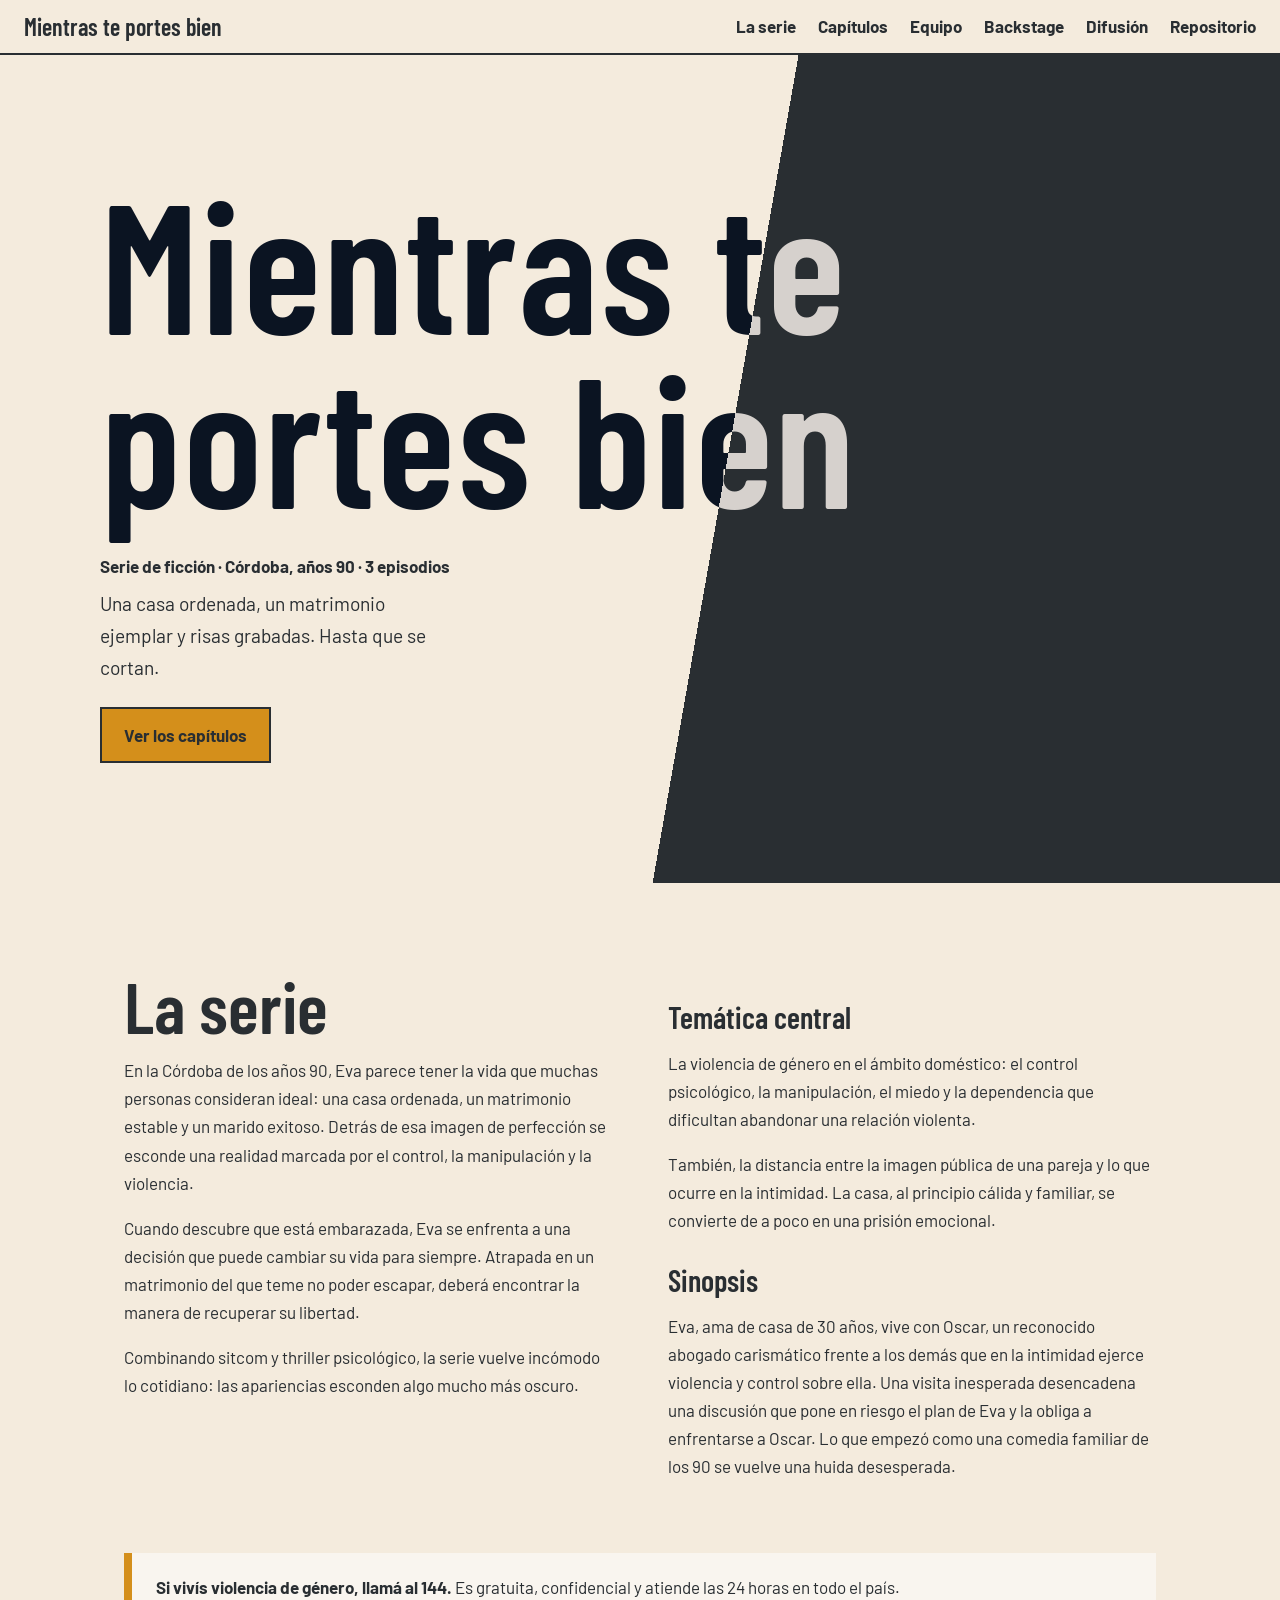
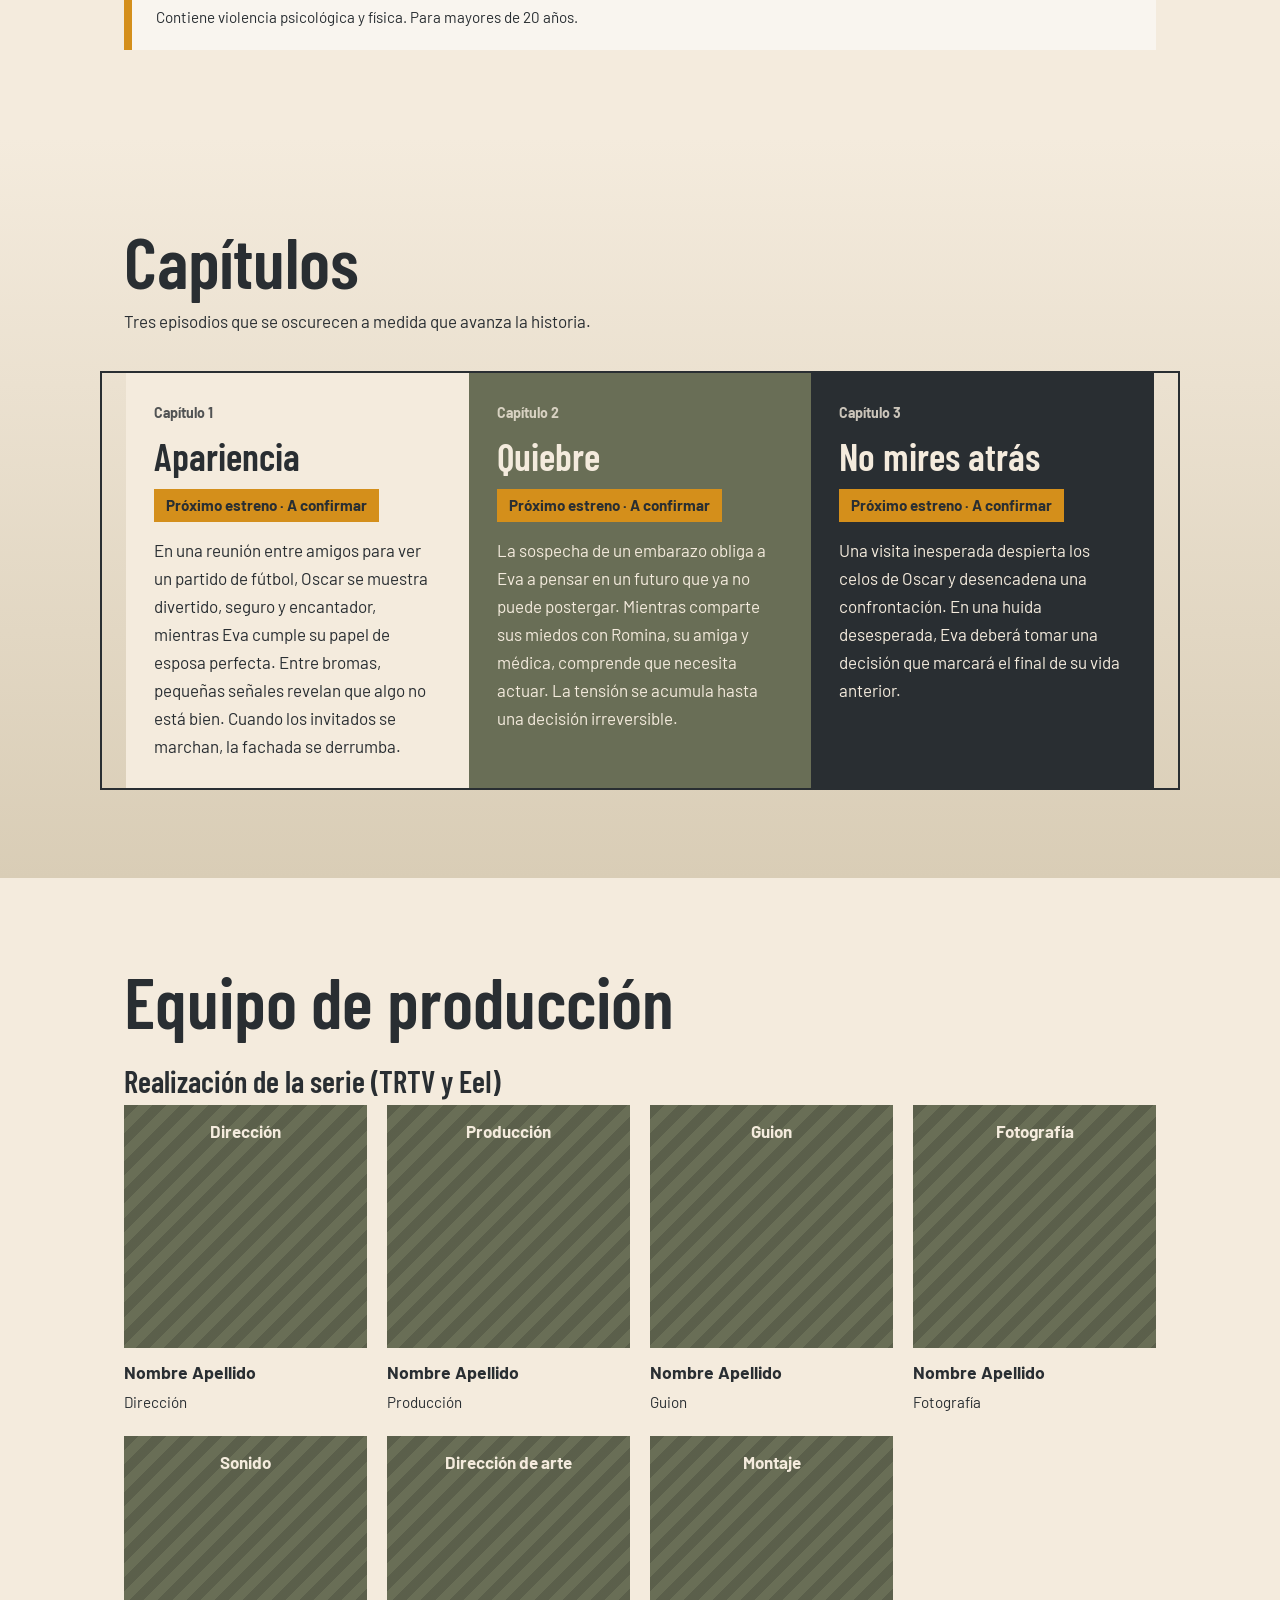
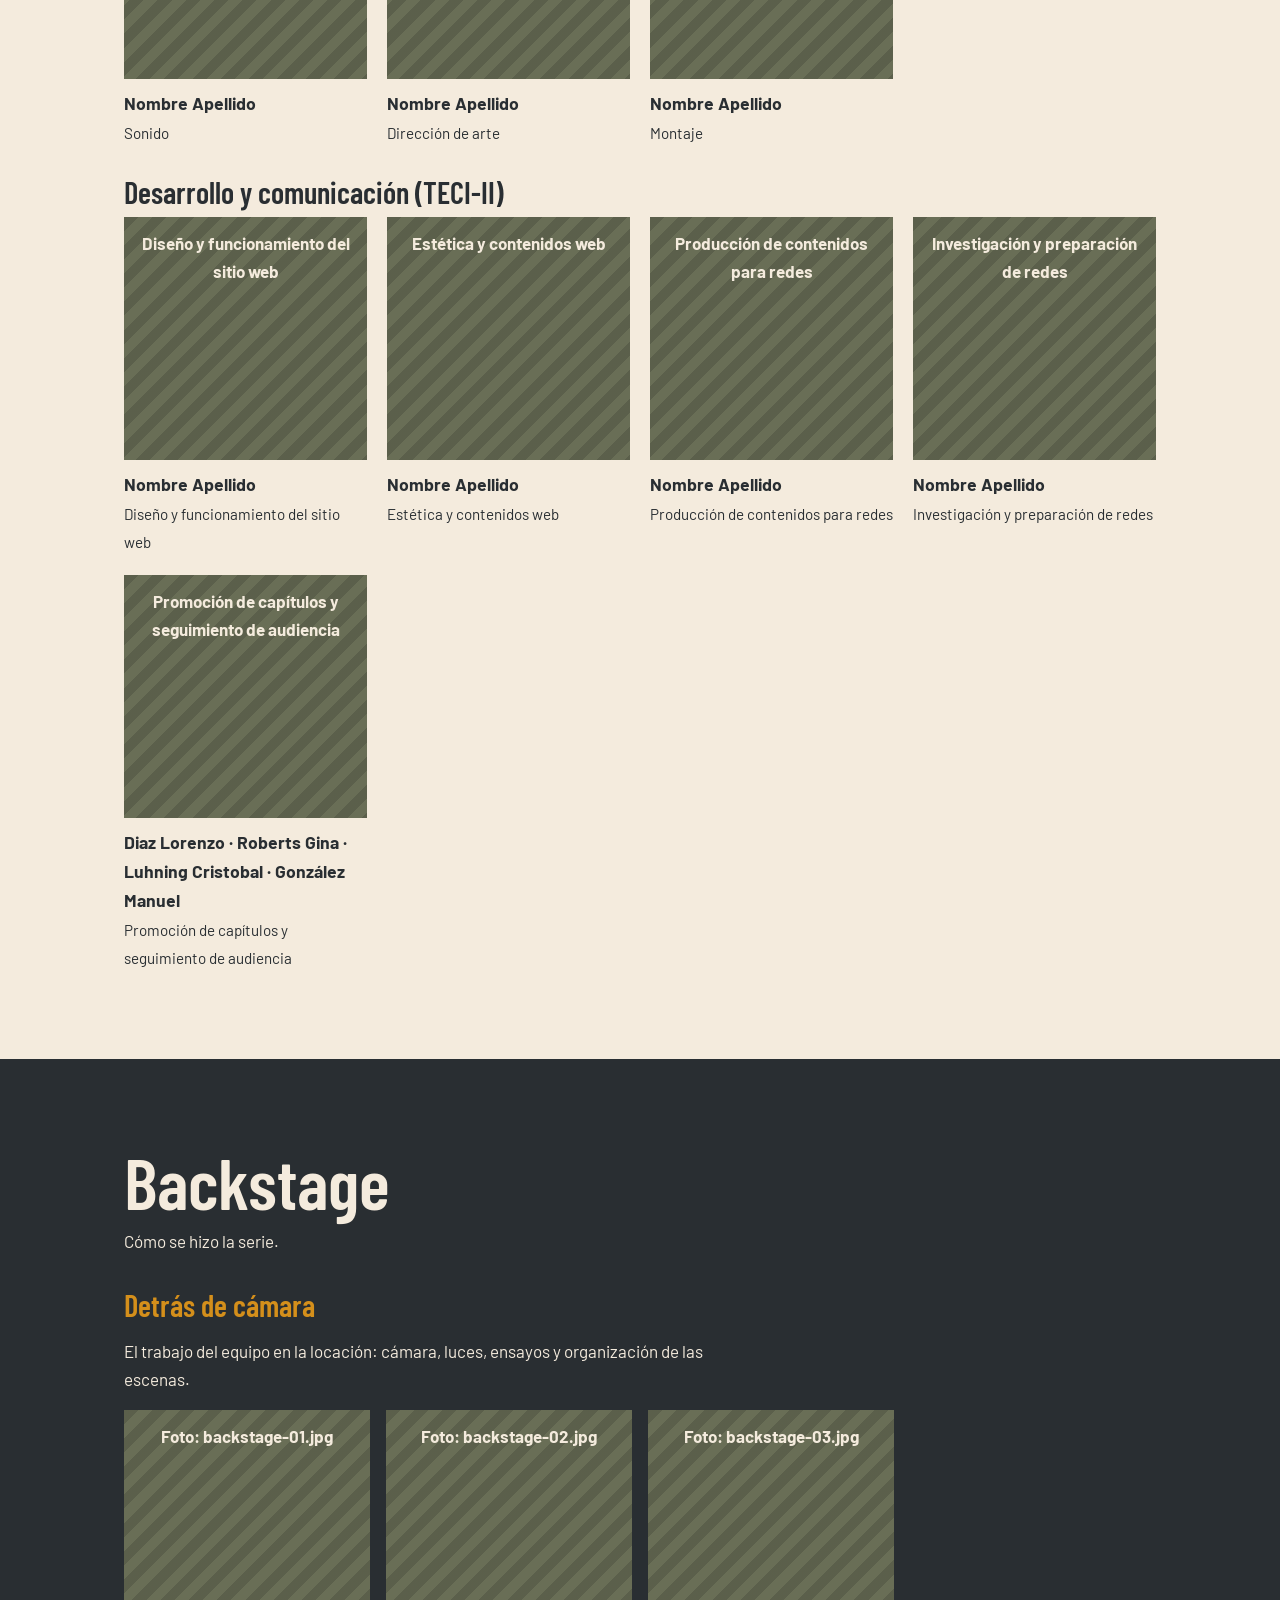
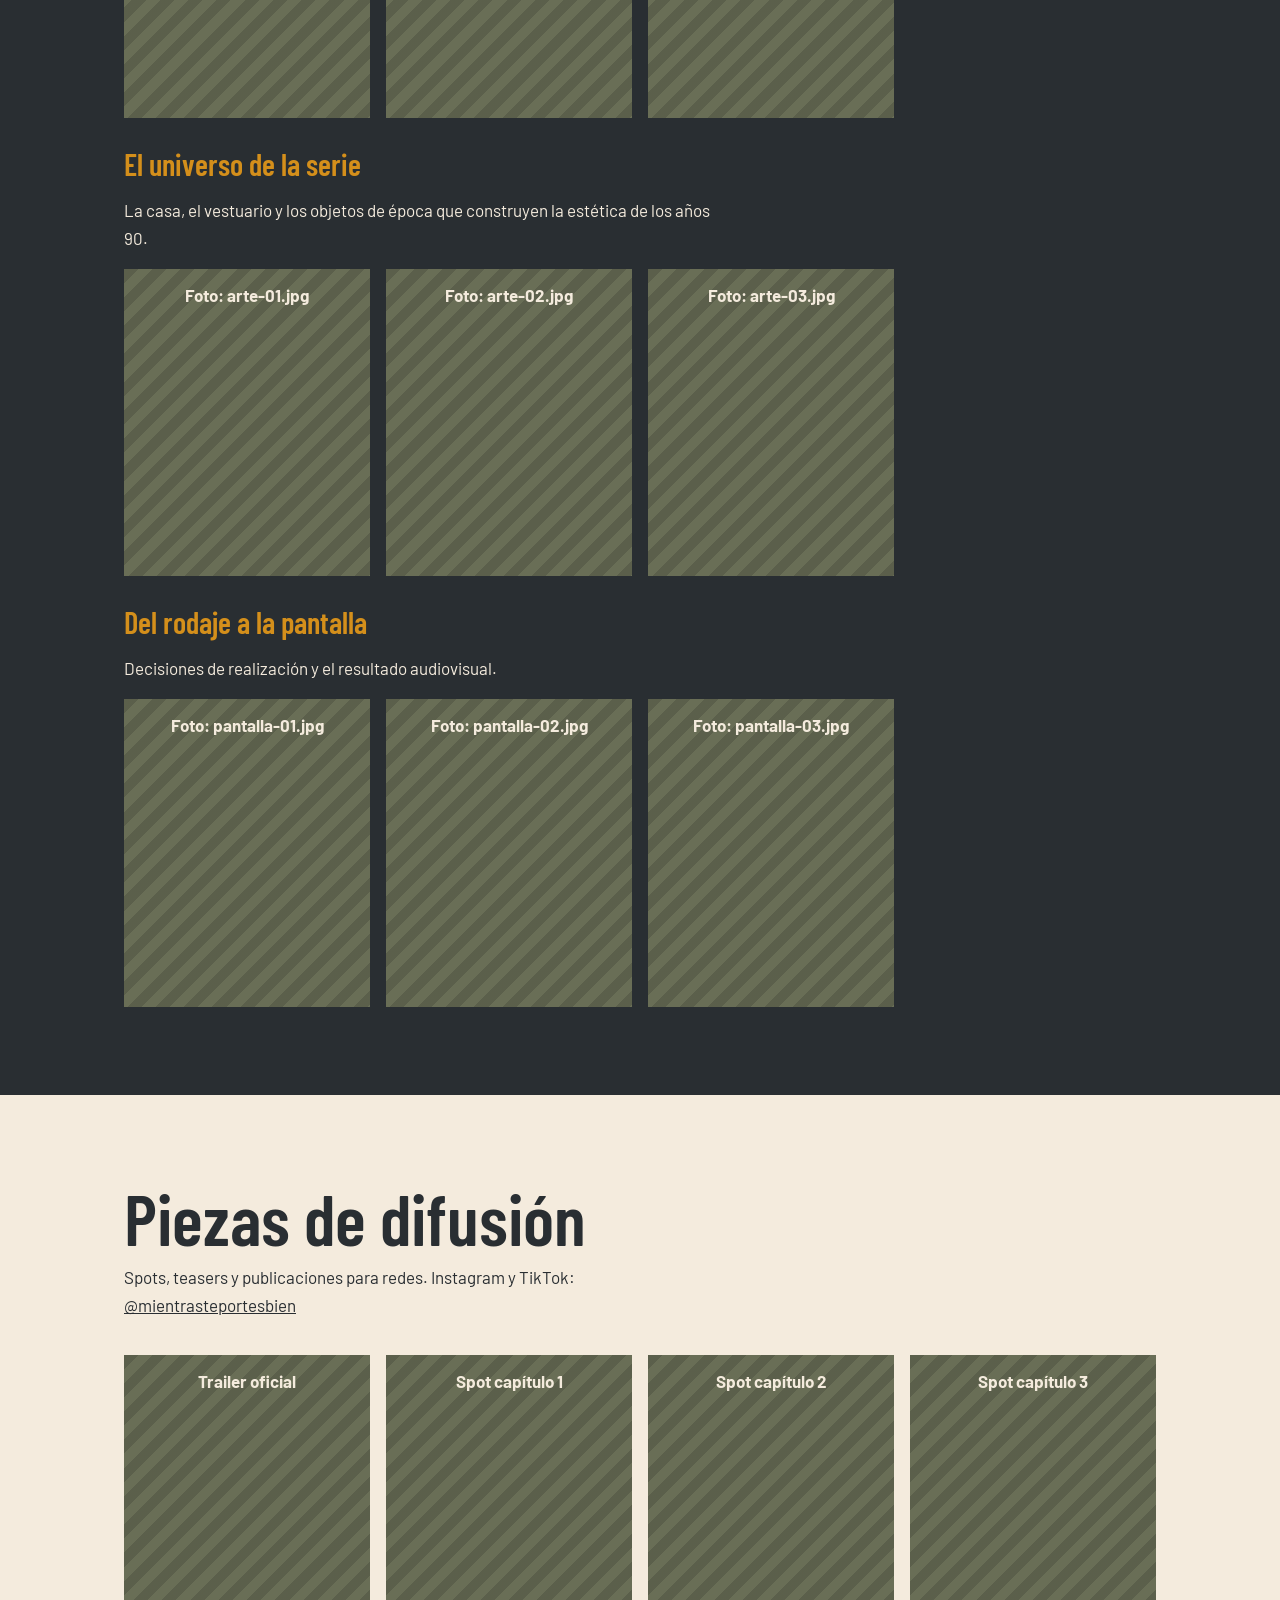
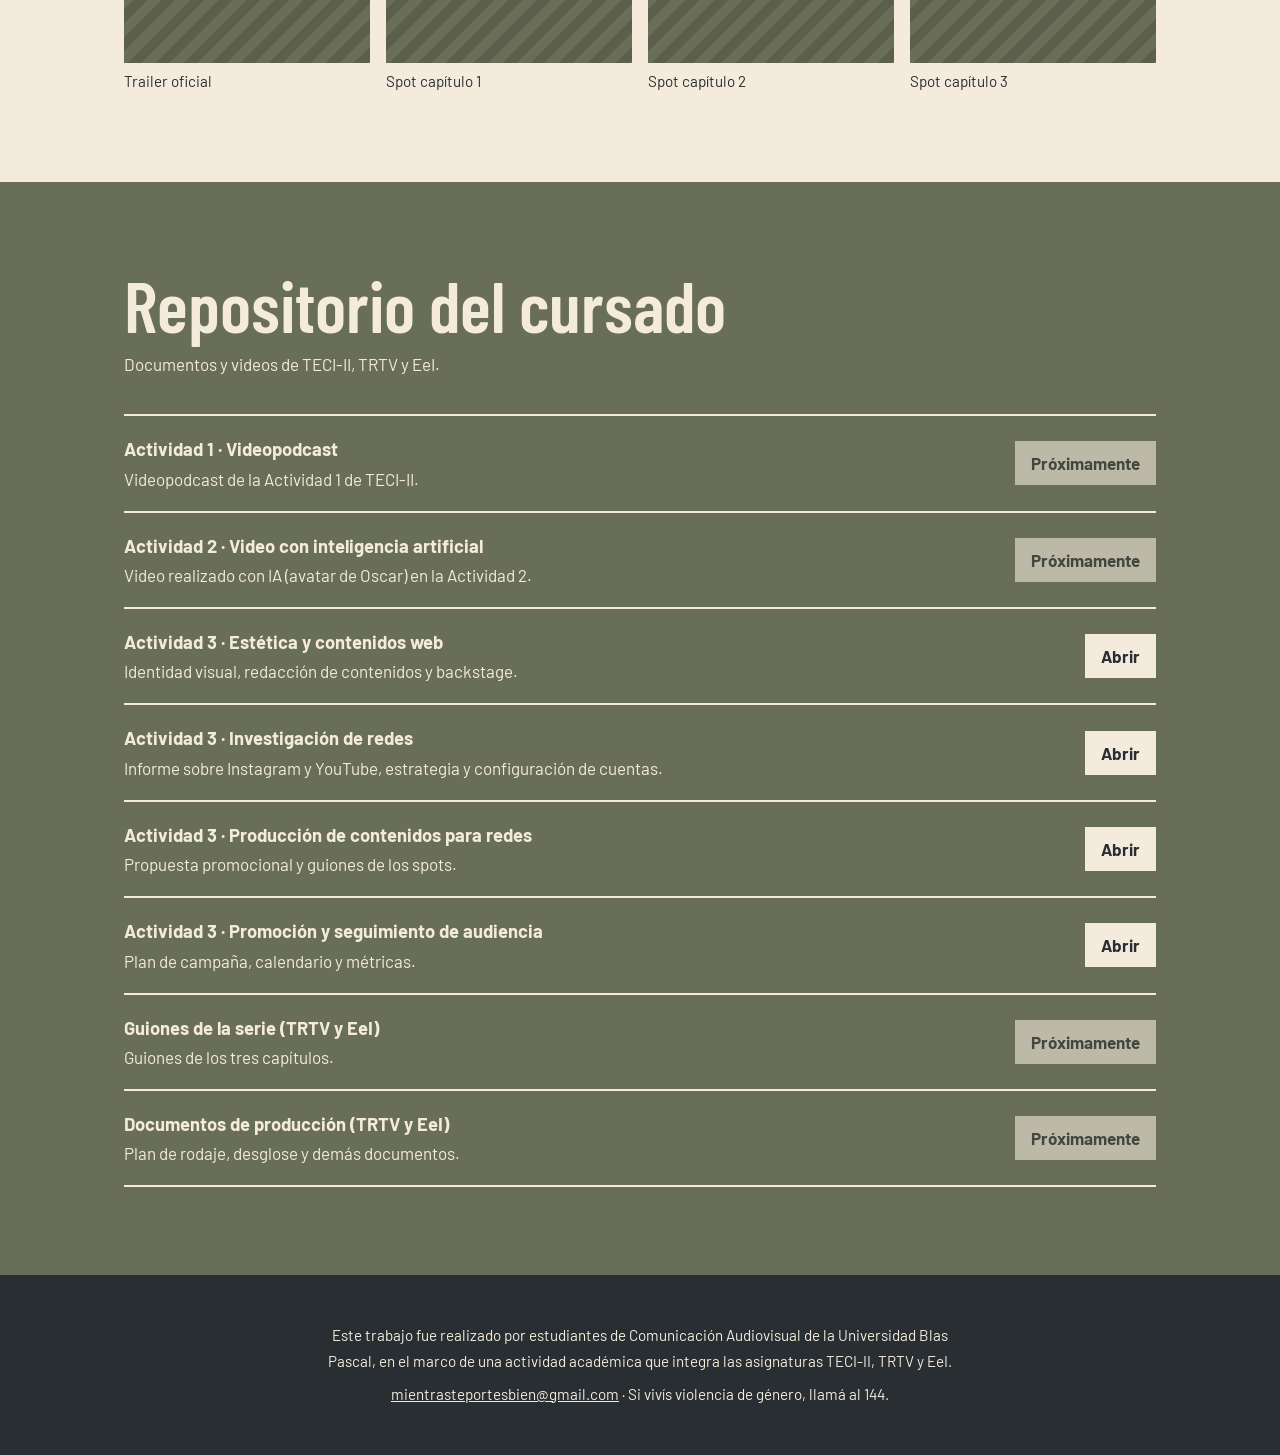
==== index.html @ 3f82c039 "Add files via upload" ====
<!DOCTYPE html>
<html lang="es">
<head>
<meta charset="utf-8">
<meta name="viewport" content="width=device-width, initial-scale=1">
<title>Mientras te portes bien · Serie web</title>
<meta name="description" content="Serie de ficción de 3 episodios ambientada en la Córdoba de los años 90. Sitcom por fuera, thriller por dentro.">
<link rel="preconnect" href="https://fonts.googleapis.com">
<link rel="preconnect" href="https://fonts.gstatic.com" crossorigin>
<link href="https://fonts.googleapis.com/css2?family=Barlow:wght@400;700&family=Barlow+Condensed:wght@500;600&display=swap" rel="stylesheet">
<link rel="stylesheet" href="styles.css">
</head>
<body>
<header class="nav">
  <a class="brand" href="#inicio">Mientras te portes bien</a>
  <button class="burger" aria-label="Abrir menú" aria-expanded="false">Menú</button>
  <nav id="menu">
    <a href="#serie">La serie</a><a href="#capitulos">Capítulos</a><a href="#equipo">Equipo</a>
    <a href="#backstage">Backstage</a><a href="#difusion">Difusión</a><a href="#repositorio">Repositorio</a>
  </nav>
</header>

<main>
<section class="hero" id="inicio">
  <h1>Mientras te<br>portes bien</h1>
  <p class="tag">Serie de ficción · Córdoba, años 90 · 3 episodios</p>
  <p class="lede">Una casa ordenada, un matrimonio ejemplar y risas grabadas. Hasta que se cortan.</p>
  <a class="btn" href="#capitulos">Ver los capítulos</a>
</section>

<section class="sec" id="serie">
  <div class="wrap two">
    <div>
      <h2>La serie</h2>
      <p>En la Córdoba de los años 90, Eva parece tener la vida que muchas personas consideran ideal: una casa ordenada, un matrimonio estable y un marido exitoso. Detrás de esa imagen de perfección se esconde una realidad marcada por el control, la manipulación y la violencia.</p>
      <p>Cuando descubre que está embarazada, Eva se enfrenta a una decisión que puede cambiar su vida para siempre. Atrapada en un matrimonio del que teme no poder escapar, deberá encontrar la manera de recuperar su libertad.</p>
      <p>Combinando sitcom y thriller psicológico, la serie vuelve incómodo lo cotidiano: las apariencias esconden algo mucho más oscuro.</p>
    </div>
    <div>
      <h3>Temática central</h3>
      <p>La violencia de género en el ámbito doméstico: el control psicológico, la manipulación, el miedo y la dependencia que dificultan abandonar una relación violenta.</p>
      <p>También, la distancia entre la imagen pública de una pareja y lo que ocurre en la intimidad. La casa, al principio cálida y familiar, se convierte de a poco en una prisión emocional.</p>
      <h3>Sinopsis</h3>
      <p>Eva, ama de casa de 30 años, vive con Oscar, un reconocido abogado carismático frente a los demás que en la intimidad ejerce violencia y control sobre ella. Una visita inesperada desencadena una discusión que pone en riesgo el plan de Eva y la obliga a enfrentarse a Oscar. Lo que empezó como una comedia familiar de los 90 se vuelve una huida desesperada.</p>
    </div>
  </div>
  <div class="wrap"><aside class="help"><strong>Si vivís violencia de género, llamá al 144.</strong> Es gratuita, confidencial y atiende las 24 horas en todo el país. <span>Contiene violencia psicológica y física. Para mayores de 20 años.</span></aside></div>
</section>

<section class="sec arc" id="capitulos">
  <div class="wrap"><h2>Capítulos</h2><p class="sub">Tres episodios que se oscurecen a medida que avanza la historia.</p></div>
  <div class="wrap chapters" id="chapters"></div>
</section>

<section class="sec" id="equipo">
  <div class="wrap"><h2>Equipo de producción</h2>
    <h3>Realización de la serie (TRTV y EeI)</h3><div class="people" id="team-series"></div>
    <h3>Desarrollo y comunicación (TECI-II)</h3><div class="people" id="team-teci"></div>
  </div>
</section>

<section class="sec dark" id="backstage">
  <div class="wrap"><h2>Backstage</h2><p class="sub">Cómo se hizo la serie.</p>
    <div id="backstage-blocks"></div></div>
</section>

<section class="sec" id="difusion">
  <div class="wrap"><h2>Piezas de difusión</h2><p class="sub">Spots, teasers y publicaciones para redes. Instagram y TikTok: <a href="https://www.instagram.com/mientrasteportesbien" target="_blank" rel="noopener">@mientrasteportesbien</a></p>
    <div class="grid" id="pieces"></div></div>
</section>

<section class="sec olive" id="repositorio">
  <div class="wrap"><h2>Repositorio del cursado</h2><p class="sub">Documentos y videos de TECI-II, TRTV y EeI.</p>
    <ul class="repo" id="repo"></ul></div>
</section>
</main>

<footer>
  <p>Este trabajo fue realizado por estudiantes de Comunicación Audiovisual de la Universidad Blas Pascal, en el marco de una actividad académica que integra las asignaturas TECI-II, TRTV y EeI.</p>
  <p><a href="mailto:mientrasteportesbien@gmail.com">mientrasteportesbien@gmail.com</a> · Si vivís violencia de género, llamá al 144.</p>
</footer>
<script src="app.js"></script>
</body>
</html>
---- styles.css ----
@font-face{font-family:"Ghotiks Condensed";src:url("fonts/GhotiksCondensed-Book.woff2") format("woff2"),url("fonts/GhotiksCondensed-Book.otf") format("opentype");font-weight:400;font-display:swap}
:root{--sun:#D48F1B;--olive:#696E56;--cream:#F4EBDD;--coal:#292e32;
--display:"Ghotiks Condensed","Barlow Condensed","Arial Narrow",sans-serif;--text:"Barlow",system-ui,sans-serif}
*{box-sizing:border-box}html{scroll-behavior:smooth;scroll-padding-top:64px}
body{margin:0;background:var(--cream);color:var(--coal);font:400 1.0625rem/1.65 var(--text)}
h1,h2,h3{font-family:var(--display);font-weight:600;line-height:.95;margin:0}
a{color:inherit}a:focus-visible,button:focus-visible{outline:3px solid var(--sun);outline-offset:3px}
.wrap{max-width:1080px;margin:0 auto;padding:0 24px}
.nav{position:sticky;top:0;z-index:10;display:flex;justify-content:space-between;align-items:center;padding:12px 24px;background:var(--cream);border-bottom:2px solid var(--coal)}
.brand{font:600 1.5rem var(--display);text-decoration:none}
.nav nav{display:flex;gap:22px}.nav nav a{text-decoration:none;font-weight:700}.nav nav a:hover{color:var(--sun)}
.burger{display:none;font:700 1rem var(--text);background:none;border:2px solid var(--coal);padding:6px 12px;cursor:pointer}
.hero{position:relative;min-height:92vh;display:flex;flex-direction:column;justify-content:center;padding:48px 24px 48px max(24px,calc(50% - 540px));
background:linear-gradient(100deg,var(--cream) 0 56%,var(--coal) 56%);isolation:isolate}
.hero h1{font-size:clamp(4rem,15vw,11.5rem);color:#fff;mix-blend-mode:difference;letter-spacing:.01em}
.hero .tag,.hero .lede,.hero .btn{max-width:360px}
.tag{font-weight:700;margin:28px 0 8px}.lede{margin:0 0 24px;font-size:1.2rem}
.btn{align-self:flex-start;background:var(--sun);color:var(--coal);font-weight:700;padding:12px 22px;text-decoration:none;border:2px solid var(--coal)}
.btn:hover{background:var(--coal);color:var(--cream)}
.sec{padding:88px 0}.sec h2{font-size:clamp(2.6rem,6vw,4.5rem);margin-bottom:12px}.sec h3{font-size:1.9rem;margin:32px 0 10px}
.sub{margin:0 0 36px;max-width:60ch}.two{display:grid;grid-template-columns:1fr 1fr;gap:56px}
.two p{max-width:62ch}
.help{margin-top:56px;padding:20px 24px;border-left:8px solid var(--sun);background:#fff8}
.help span{display:block;font-size:.95rem;margin-top:4px}
.dark{background:var(--coal);color:var(--cream)}.olive{background:var(--olive);color:var(--cream)}
.arc{background:linear-gradient(var(--cream),#d9cdb6)}
.chapters{display:grid;grid-template-columns:repeat(3,1fr);gap:0;border:2px solid var(--coal)}
.ch{padding:28px;display:flex;flex-direction:column;gap:14px}
.ch:nth-child(1){background:var(--cream)}.ch:nth-child(2){background:var(--olive);color:var(--cream)}.ch:nth-child(3){background:var(--coal);color:var(--cream)}
.ch h3{font-size:2.4rem;margin:0}.ch small{font-weight:700;color:inherit;opacity:.8}
.ch p{margin:0}.badge{align-self:flex-start;background:var(--sun);color:var(--coal);font-weight:700;padding:4px 12px;font-size:.95rem}
.player{aspect-ratio:16/9;width:100%;border:0;background:#000}
.ch .btn{margin-top:auto}
.ph{display:grid;place-items:center;background:repeating-linear-gradient(135deg,#0002 0 10px,#0000 10px 20px),var(--olive);color:var(--cream);font-weight:700;text-align:center;padding:12px}
.people{display:grid;grid-template-columns:repeat(auto-fill,minmax(200px,1fr));gap:20px}
.person img,.person .ph{width:100%;aspect-ratio:1;object-fit:cover;display:block;margin-bottom:10px}
.person b{display:block;font-size:1.1rem}.person span{font-size:.95rem}
.bs h3{color:var(--sun)}.bs p{max-width:60ch}.grid{display:grid;grid-template-columns:repeat(auto-fill,minmax(240px,1fr));gap:16px;margin-top:16px}
.grid img,.grid .ph,.grid iframe{width:100%;aspect-ratio:4/5;object-fit:cover;display:block}
.grid figcaption{font-size:.95rem;margin-top:6px}.grid figure{margin:0}
.repo{list-style:none;margin:0;padding:0;display:grid;gap:0;border-top:2px solid var(--cream)}
.repo li{display:grid;grid-template-columns:1fr auto;gap:16px;align-items:center;padding:18px 0;border-bottom:2px solid var(--cream)}
.repo b{display:block;font-size:1.15rem}.repo a,.repo em{font-weight:700;background:var(--cream);color:var(--coal);padding:8px 16px;text-decoration:none}
.repo em{opacity:.6;font-style:normal}
footer{background:var(--coal);color:var(--cream);padding:40px 24px;text-align:center;font-size:.95rem}footer p{max-width:70ch;margin:8px auto}
@media (max-width:820px){
.burger{display:block}.nav nav{display:none;position:absolute;top:100%;left:0;right:0;flex-direction:column;gap:0;background:var(--cream);border-bottom:2px solid var(--coal)}
.nav nav.open{display:flex}.nav nav a{padding:14px 24px;border-top:1px solid #0002}
.two,.chapters{grid-template-columns:1fr}.hero{background:linear-gradient(170deg,var(--cream) 0 60%,var(--coal) 60%)}
.hero .tag,.hero .lede,.hero .btn{max-width:none}.sec{padding:64px 0}.repo li{grid-template-columns:1fr}}
@media (prefers-reduced-motion:reduce){html{scroll-behavior:auto}}
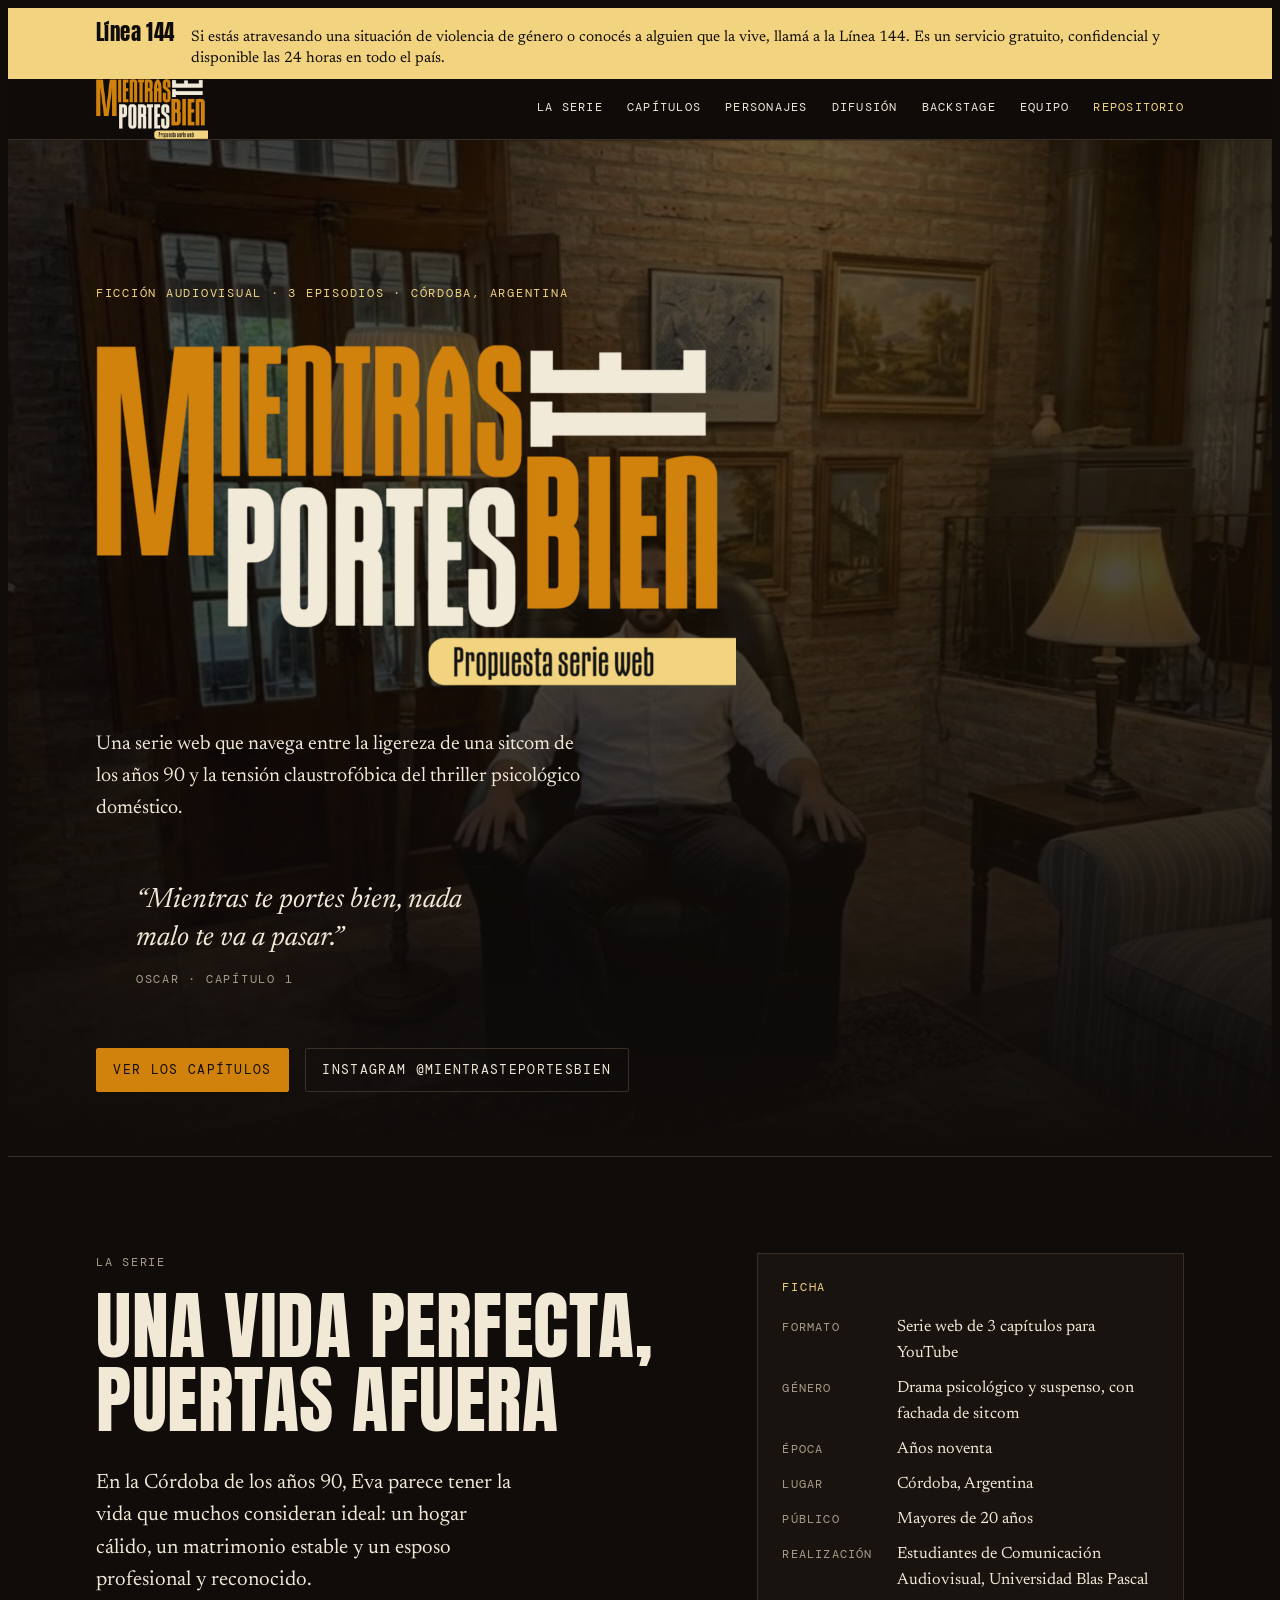
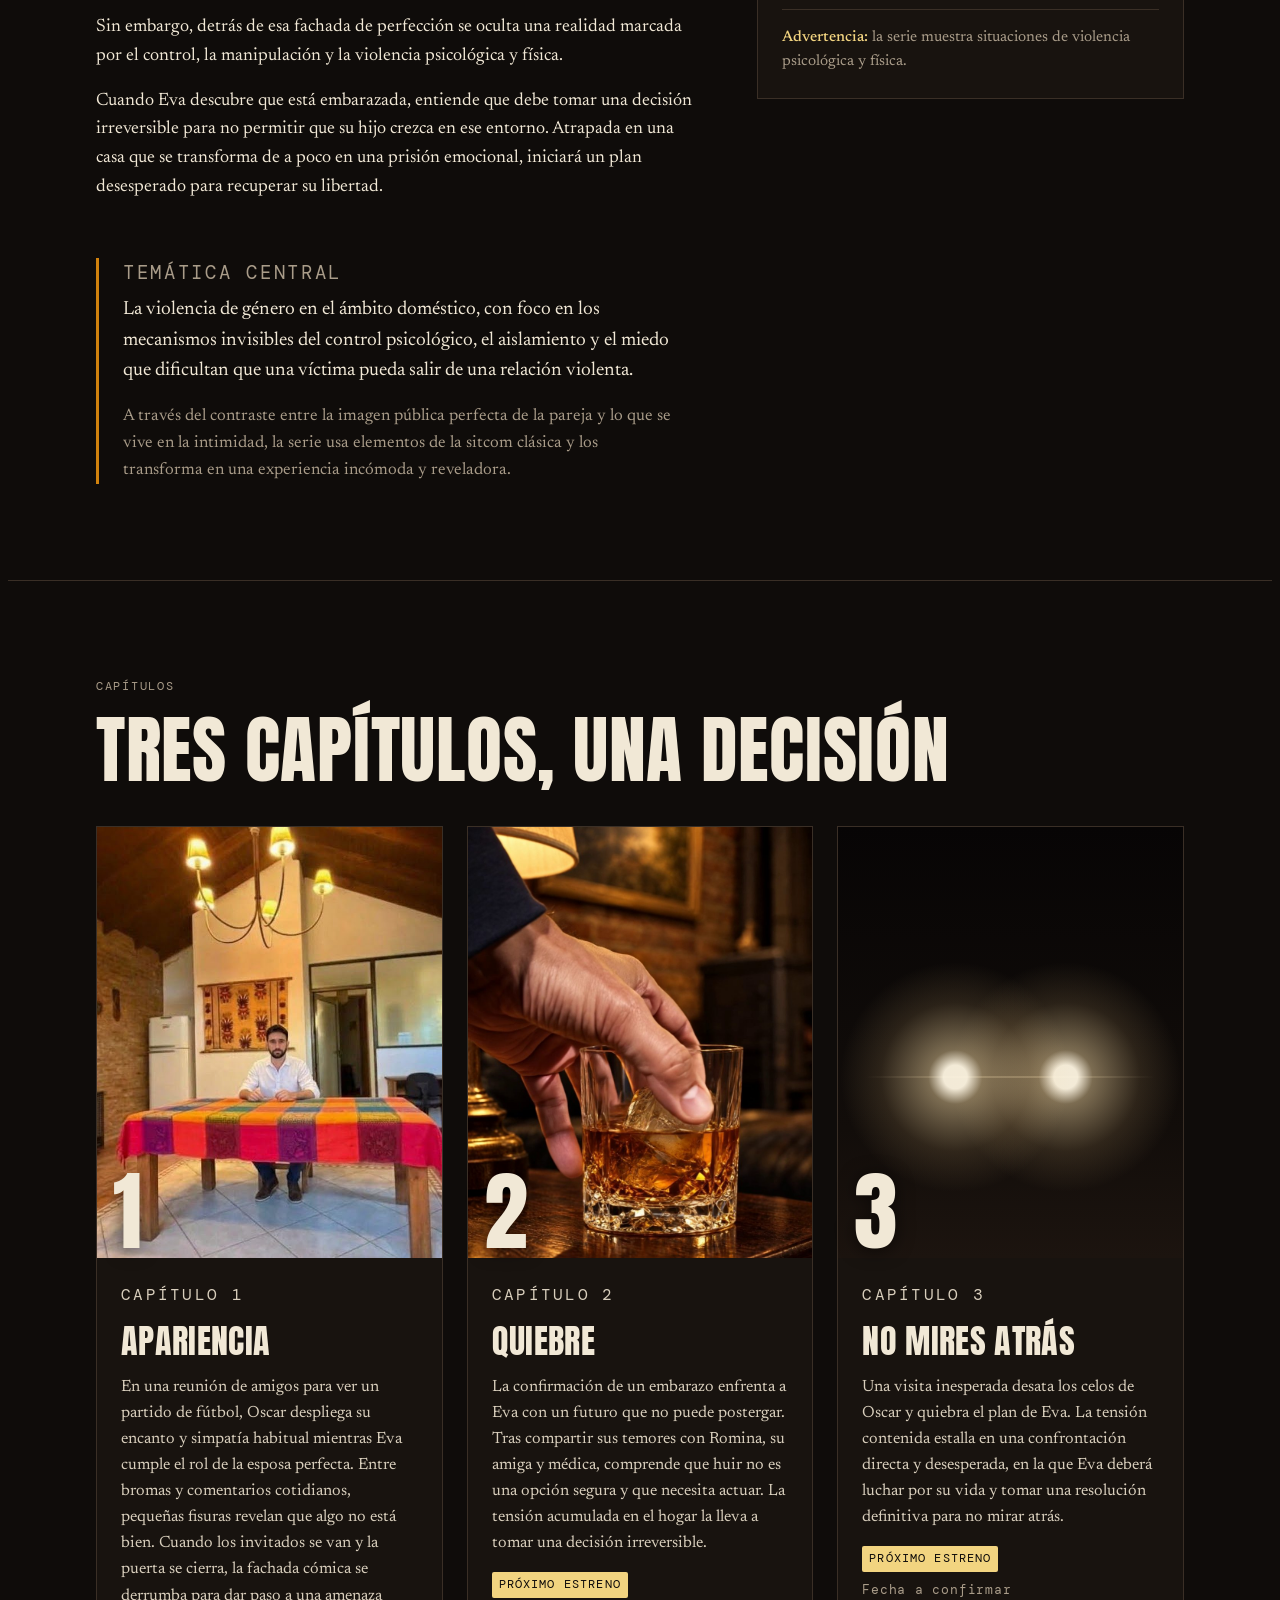
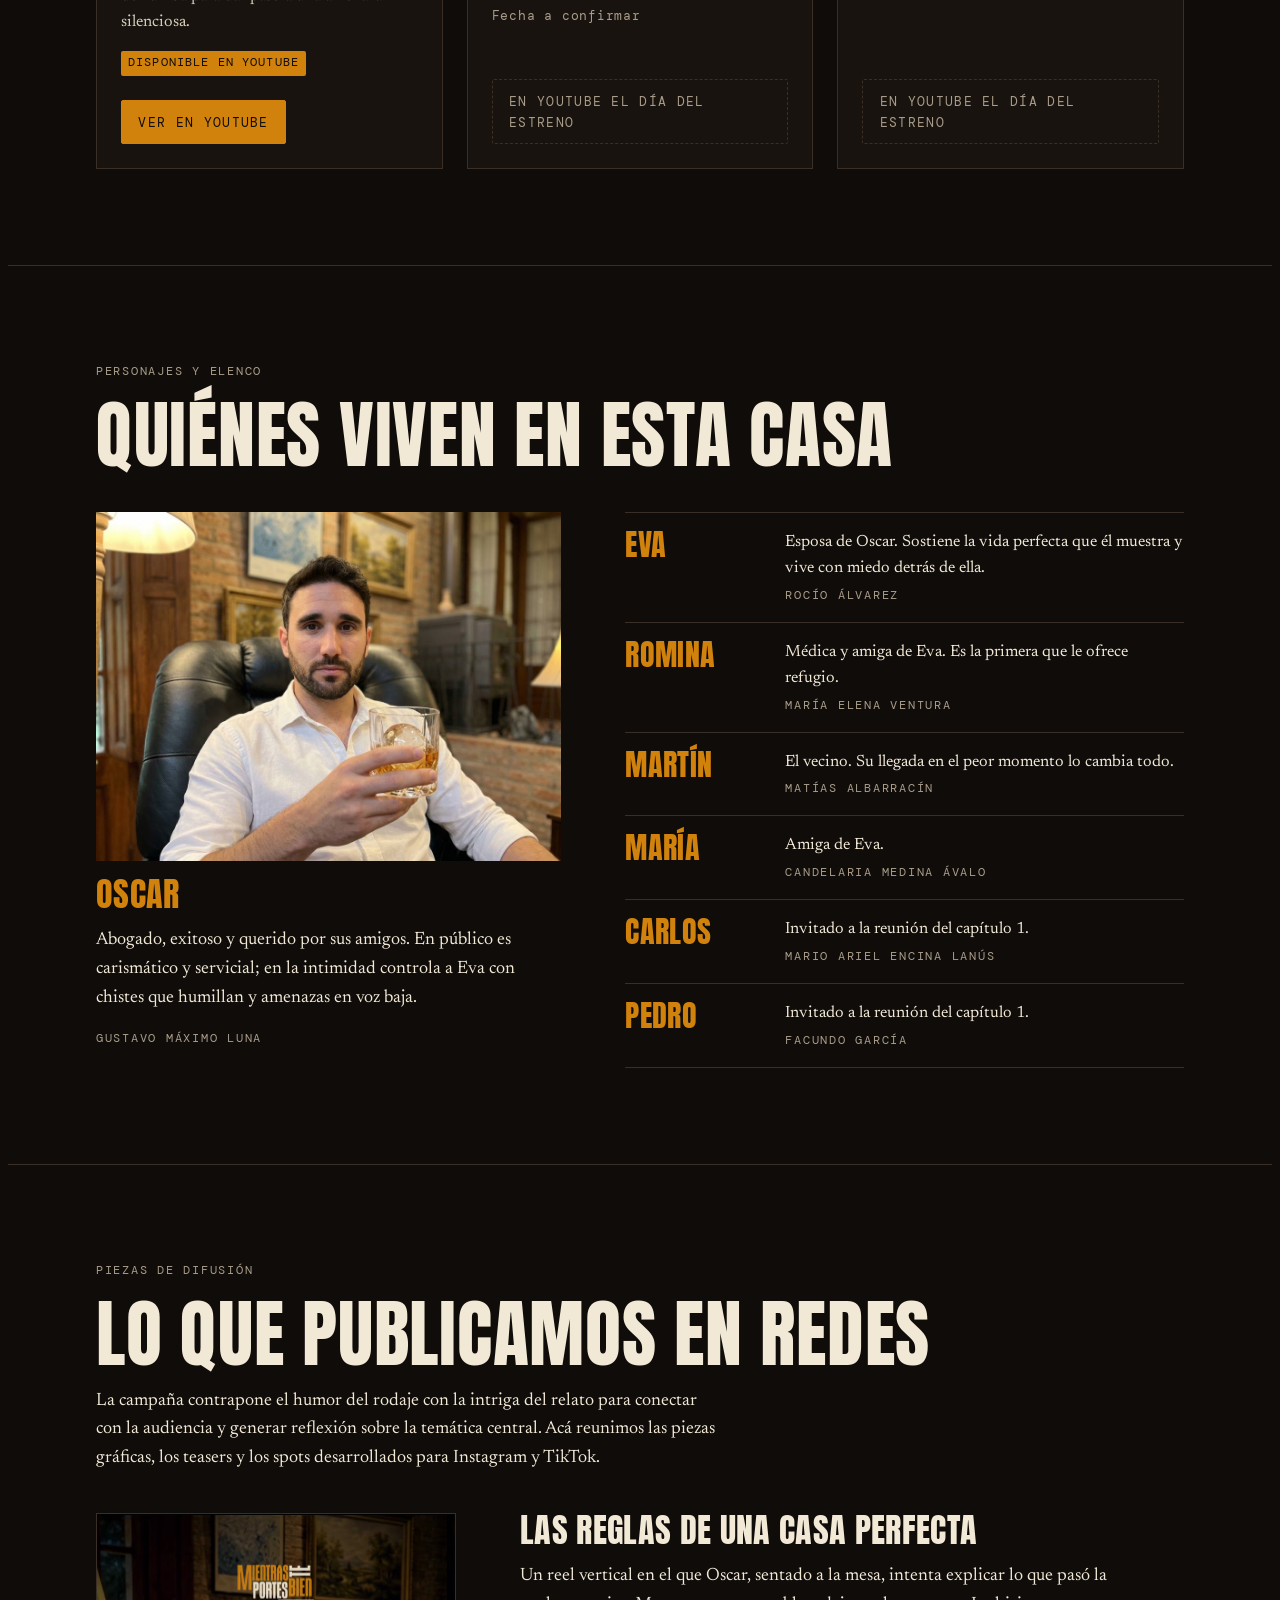
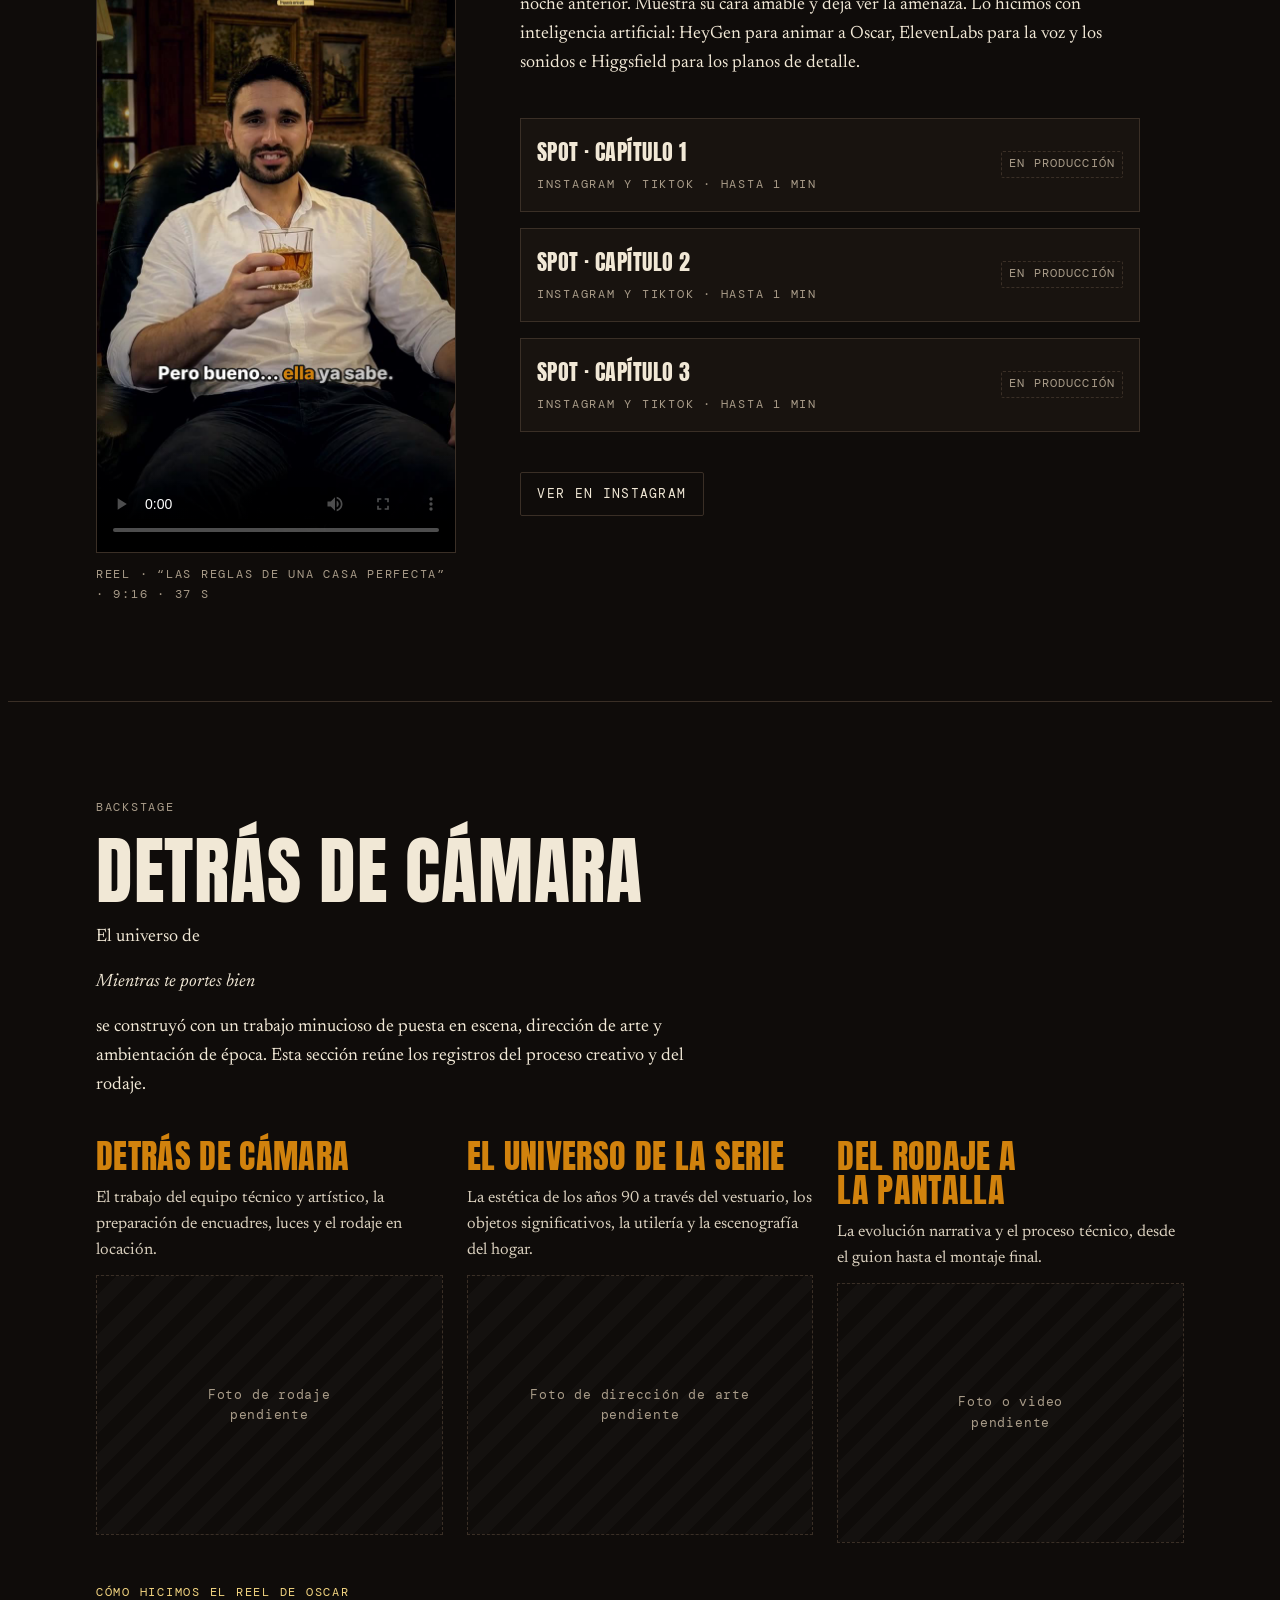
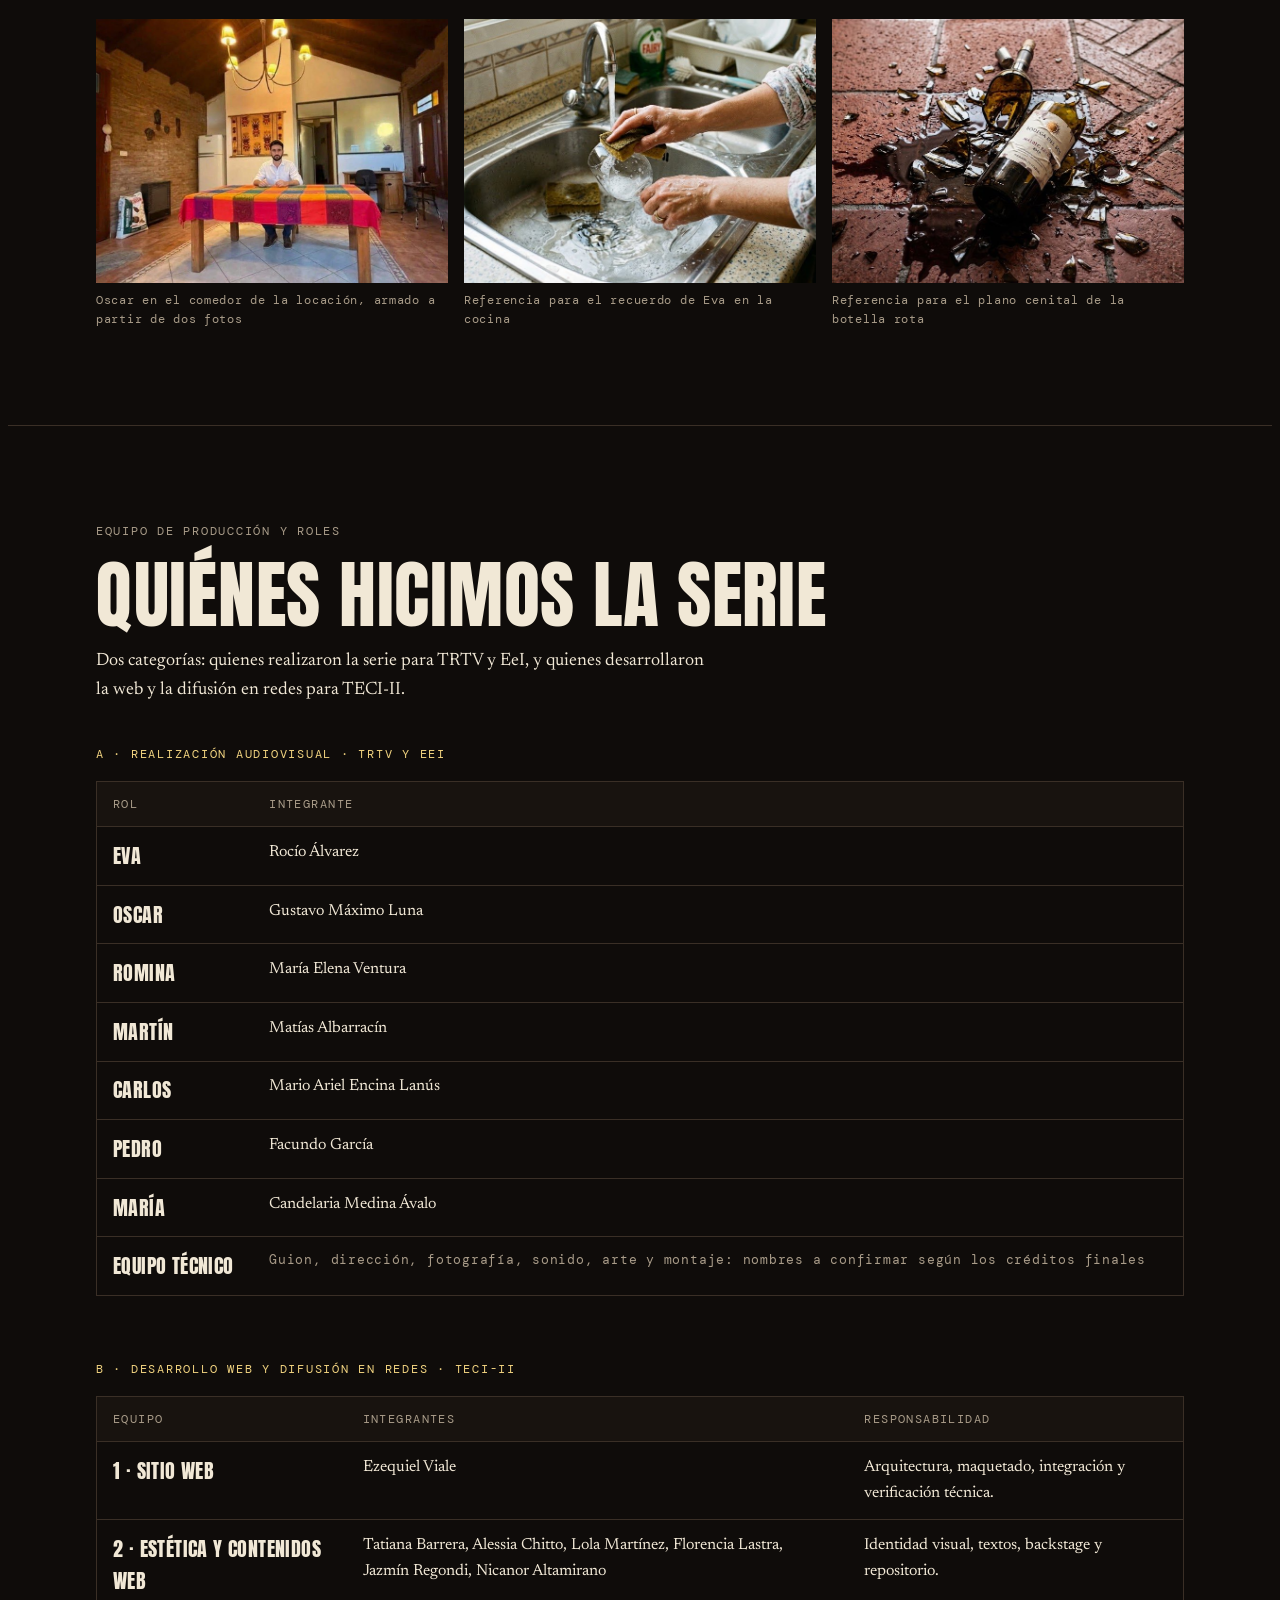
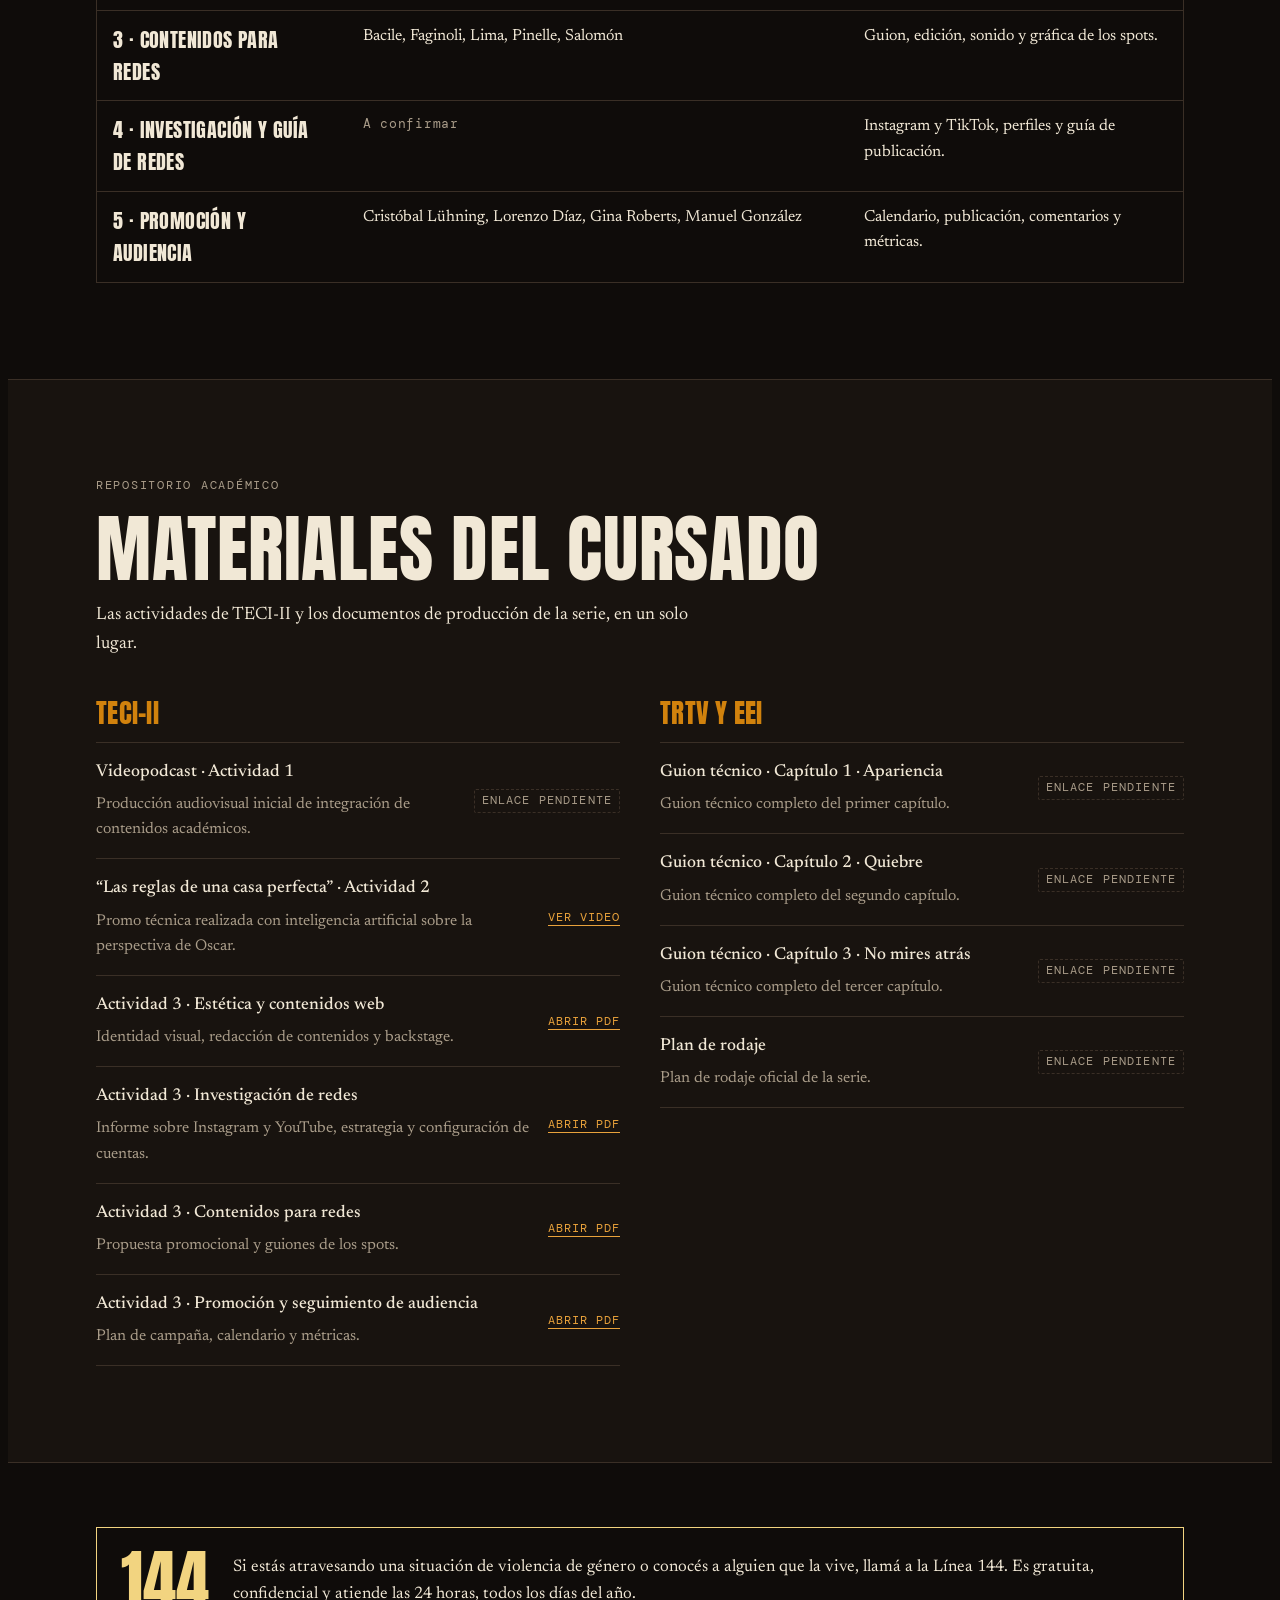
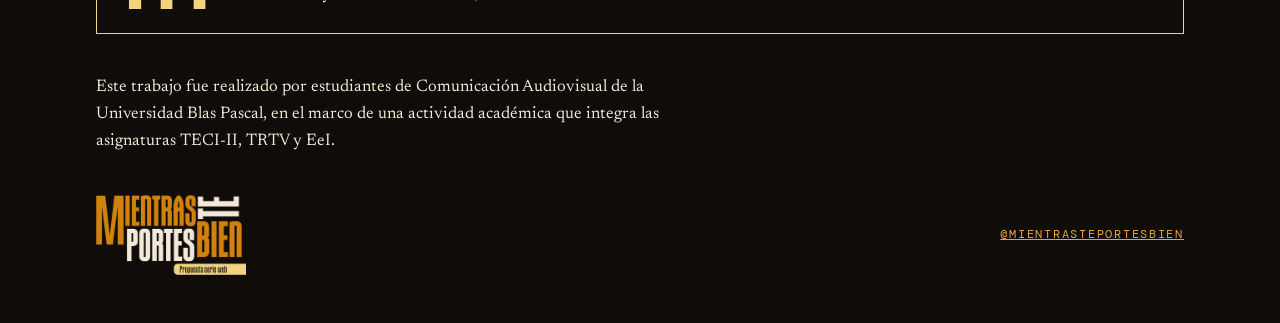
==== commit 182ca574: "Add files via upload" ====
--- a/index.html
+++ b/index.html
@@ -1,84 +1,265 @@
-<!DOCTYPE html>
+<!doctype html>
 <html lang="es">
 <head>
 <meta charset="utf-8">
-<meta name="viewport" content="width=device-width, initial-scale=1">
+<meta name="viewport" content="width=device-width,initial-scale=1,viewport-fit=cover">
 <title>Mientras te portes bien · Serie web</title>
-<meta name="description" content="Serie de ficción de 3 episodios ambientada en la Córdoba de los años 90. Sitcom por fuera, thriller por dentro.">
+<meta name="description" content="Serie web en tres capítulos sobre la violencia que se esconde detrás de una vida perfecta. Estudiantes de Comunicación Audiovisual, Universidad Blas Pascal.">
+<link rel="icon" href="assets/logo-sm.png">
 <link rel="preconnect" href="https://fonts.googleapis.com">
 <link rel="preconnect" href="https://fonts.gstatic.com" crossorigin>
-<link href="https://fonts.googleapis.com/css2?family=Barlow:wght@400;700&family=Barlow+Condensed:wght@500;600&display=swap" rel="stylesheet">
+<link rel="stylesheet" href="https://fonts.googleapis.com/css2?family=Anton&family=DM+Mono:wght@400;500&family=Newsreader:ital,opsz,wght@0,6..72,400;0,6..72,500;1,6..72,400&display=swap">
 <link rel="stylesheet" href="styles.css">
 </head>
 <body>
-<header class="nav">
-  <a class="brand" href="#inicio">Mientras te portes bien</a>
-  <button class="burger" aria-label="Abrir menú" aria-expanded="false">Menú</button>
-  <nav id="menu">
-    <a href="#serie">La serie</a><a href="#capitulos">Capítulos</a><a href="#equipo">Equipo</a>
-    <a href="#backstage">Backstage</a><a href="#difusion">Difusión</a><a href="#repositorio">Repositorio</a>
-  </nav>
+
+<div class="alerta" role="note"><div class="wrap"><b>Línea 144</b><span>Si estás atravesando una situación de violencia de género o conocés a alguien que la vive, llamá a la Línea 144. Es un servicio gratuito, confidencial y disponible las 24 horas en todo el país.</span></div></div>
+
+<header class="bar">
+  <div class="wrap">
+    <a class="bar__logo" href="#inicio" aria-label="Mientras te portes bien, inicio"><img src="assets/logo-sm.png" alt="Mientras te portes bien" width="112" height="60"></a>
+    <nav class="nav" aria-label="Secciones">
+      <a href="#serie">La serie</a><a href="#capitulos">Capítulos</a><a href="#personajes">Personajes</a>
+      <a href="#difusion">Difusión</a><a href="#backstage">Backstage</a><a href="#equipo">Equipo</a>
+      <a class="nav__repo" href="#repositorio">Repositorio</a>
+    </nav>
+  </div>
 </header>
 
 <main>
-<section class="hero" id="inicio">
-  <h1>Mientras te<br>portes bien</h1>
-  <p class="tag">Serie de ficción · Córdoba, años 90 · 3 episodios</p>
-  <p class="lede">Una casa ordenada, un matrimonio ejemplar y risas grabadas. Hasta que se cortan.</p>
-  <a class="btn" href="#capitulos">Ver los capítulos</a>
-</section>
-
-<section class="sec" id="serie">
-  <div class="wrap two">
-    <div>
-      <h2>La serie</h2>
-      <p>En la Córdoba de los años 90, Eva parece tener la vida que muchas personas consideran ideal: una casa ordenada, un matrimonio estable y un marido exitoso. Detrás de esa imagen de perfección se esconde una realidad marcada por el control, la manipulación y la violencia.</p>
-      <p>Cuando descubre que está embarazada, Eva se enfrenta a una decisión que puede cambiar su vida para siempre. Atrapada en un matrimonio del que teme no poder escapar, deberá encontrar la manera de recuperar su libertad.</p>
-      <p>Combinando sitcom y thriller psicológico, la serie vuelve incómodo lo cotidiano: las apariencias esconden algo mucho más oscuro.</p>
-    </div>
-    <div>
-      <h3>Temática central</h3>
-      <p>La violencia de género en el ámbito doméstico: el control psicológico, la manipulación, el miedo y la dependencia que dificultan abandonar una relación violenta.</p>
-      <p>También, la distancia entre la imagen pública de una pareja y lo que ocurre en la intimidad. La casa, al principio cálida y familiar, se convierte de a poco en una prisión emocional.</p>
-      <h3>Sinopsis</h3>
-      <p>Eva, ama de casa de 30 años, vive con Oscar, un reconocido abogado carismático frente a los demás que en la intimidad ejerce violencia y control sobre ella. Una visita inesperada desencadena una discusión que pone en riesgo el plan de Eva y la obliga a enfrentarse a Oscar. Lo que empezó como una comedia familiar de los 90 se vuelve una huida desesperada.</p>
+  <!-- ===== PORTADA ===== -->
+  <section class="hero" id="inicio" aria-label="Presentación">
+    <div class="hero__img" role="img" aria-label="Oscar sentado en el sillón del living, con un vaso de whisky"></div>
+    <div class="wrap">
+      <p class="label hero__kicker">Ficción audiovisual · 3 episodios · Córdoba, Argentina</p>
+      <h1><img class="hero__logo" src="assets/logo.png" alt="Mientras te portes bien" width="1100" height="589"></h1>
+      <p class="hero__bajada">Una serie web que navega entre la ligereza de una sitcom de los años 90 y la tensión claustrofóbica del thriller psicológico doméstico.</p>
+      <figure class="quote">
+        <blockquote>“Mientras te portes bien, nada malo te va a pasar.”</blockquote>
+        <figcaption class="label">Oscar · Capítulo 1</figcaption>
+      </figure>
+      <div class="ctas">
+        <a class="btn" href="#capitulos">Ver los capítulos</a>
+        <a class="btn btn--ghost" href="https://www.instagram.com/mientrasteportesbien/" target="_blank" rel="noopener">Instagram @mientrasteportesbien</a>
+      </div>
+    </div>
+  </section>
+
+  <!-- ===== LA SERIE ===== -->
+  <section class="band" id="serie">
+    <div class="wrap"><div class="serie">
+      <div class="sec-head" style="margin-bottom:0">
+        <p class="label">La serie</p>
+        <h2>Una vida perfecta, puertas afuera</h2>
+        <div class="prose" style="margin-top:var(--s2)">
+          <p class="lede">En la Córdoba de los años 90, Eva parece tener la vida que muchos consideran ideal: un hogar cálido, un matrimonio estable y un esposo profesional y reconocido.</p>
+          <p>Sin embargo, detrás de esa fachada de perfección se oculta una realidad marcada por el control, la manipulación y la violencia psicológica y física.</p>
+          <p>Cuando Eva descubre que está embarazada, entiende que debe tomar una decisión irreversible para no permitir que su hijo crezca en ese entorno. Atrapada en una casa que se transforma de a poco en una prisión emocional, iniciará un plan desesperado para recuperar su libertad.</p>
+        </div>
+        <div class="tema">
+          <p class="label" style="margin-bottom:.4rem">Temática central</p>
+          <p>La violencia de género en el ámbito doméstico, con foco en los mecanismos invisibles del control psicológico, el aislamiento y el miedo que dificultan que una víctima pueda salir de una relación violenta.</p>
+          <p style="margin-top:var(--s2);font-size:1.05rem;color:var(--muted)">A través del contraste entre la imagen pública perfecta de la pareja y lo que se vive en la intimidad, la serie usa elementos de la sitcom clásica y los transforma en una experiencia incómoda y reveladora.</p>
+        </div>
+      </div>
+      <aside class="ficha" aria-label="Ficha de la serie">
+        <p class="label" style="color:var(--pill)">Ficha</p>
+        <dl>
+          <dt>Formato</dt><dd>Serie web de 3 capítulos para YouTube</dd>
+          <dt>Género</dt><dd>Drama psicológico y suspenso, con fachada de sitcom</dd>
+          <dt>Época</dt><dd>Años noventa</dd>
+          <dt>Lugar</dt><dd>Córdoba, Argentina</dd>
+          <dt>Público</dt><dd>Mayores de 20 años</dd>
+          <dt>Realización</dt><dd>Estudiantes de Comunicación Audiovisual, Universidad Blas Pascal</dd>
+        </dl>
+        <p class="aviso"><strong>Advertencia:</strong> la serie muestra situaciones de violencia psicológica y física.</p>
+      </aside>
+    </div></div>
+  </section>
+
+  <!-- ===== CAPÍTULOS =====
+       Para publicar un capítulo: cambiá el chip "Próximo estreno" por <span class="chip chip--ok">Disponible</span>,
+       reemplazá el botón deshabilitado por <a class="btn" href="LINK-DE-YOUTUBE">Ver en YouTube</a> y actualizá la fecha. -->
+  <section class="band" id="capitulos">
+    <div class="wrap">
+      <div class="sec-head"><p class="label">Capítulos</p><h2>Tres capítulos, una decisión</h2></div>
+      <div class="caps">
+        <article class="cap" aria-labelledby="cap1-t">
+          <div class="cap__img" style="background-image:url('assets/comedor.jpg');background-position:center 40%" role="img" aria-label="Oscar en la mesa del comedor"><span class="cap__num" aria-hidden="true">1</span></div>
+          <div class="cap__body">
+            <p class="label">Capítulo 1</p><h3 id="cap1-t">Apariencia</h3>
+            <p>En una reunión de amigos para ver un partido de fútbol, Oscar despliega su encanto y simpatía habitual mientras Eva cumple el rol de la esposa perfecta. Entre bromas y comentarios cotidianos, pequeñas fisuras revelan que algo no está bien. Cuando los invitados se van y la puerta se cierra, la fachada cómica se derrumba para dar paso a una amenaza silenciosa.</p>
+            <div class="cap__meta"><span class="chip chip--ok">Disponible en YouTube</span></div>
+          </div>
+          <div class="cap__actions"><!-- reemplazá href por el link del capítulo --><a class="btn" href="https://www.youtube.com/@mientrasteportesbien" target="_blank" rel="noopener">Ver en YouTube</a></div>
+        </article>
+        <article class="cap" aria-labelledby="cap2-t">
+          <div class="cap__img" style="background-image:url('assets/whisky.jpg');background-position:center 45%" role="img" aria-label="Un vaso de whisky con hielo sobre la mesa"><span class="cap__num" aria-hidden="true">2</span></div>
+          <div class="cap__body">
+            <p class="label">Capítulo 2</p><h3 id="cap2-t">Quiebre</h3>
+            <p>La confirmación de un embarazo enfrenta a Eva con un futuro que no puede postergar. Tras compartir sus temores con Romina, su amiga y médica, comprende que huir no es una opción segura y que necesita actuar. La tensión acumulada en el hogar la lleva a tomar una decisión irreversible.</p>
+            <div class="cap__meta"><span class="chip chip--soon">Próximo estreno</span><span class="pending">Fecha a confirmar</span></div>
+          </div>
+          <div class="cap__actions"><span class="btn btn--off" aria-disabled="true">En YouTube el día del estreno</span></div>
+        </article>
+        <article class="cap" aria-labelledby="cap3-t">
+          <div class="cap__img faros" role="img" aria-label="Los faros de un auto en una calle a oscuras"><span class="cap__num" aria-hidden="true">3</span></div>
+          <div class="cap__body">
+            <p class="label">Capítulo 3</p><h3 id="cap3-t">No mires atrás</h3>
+            <p>Una visita inesperada desata los celos de Oscar y quiebra el plan de Eva. La tensión contenida estalla en una confrontación directa y desesperada, en la que Eva deberá luchar por su vida y tomar una resolución definitiva para no mirar atrás.</p>
+            <div class="cap__meta"><span class="chip chip--soon">Próximo estreno</span><span class="pending">Fecha a confirmar</span></div>
+          </div>
+          <div class="cap__actions"><span class="btn btn--off" aria-disabled="true">En YouTube el día del estreno</span></div>
+        </article>
+      </div>
+    </div>
+  </section>
+
+  <!-- ===== PERSONAJES ===== -->
+  <section class="band" id="personajes">
+    <div class="wrap">
+      <div class="sec-head"><p class="label">Personajes y elenco</p><h2>Quiénes viven en esta casa</h2></div>
+      <div class="reparto">
+        <figure class="oscar" style="margin:0">
+          <img src="assets/oscar.jpg" alt="Oscar en el sillón, con un vaso de whisky en la mano" width="1024" height="768">
+          <figcaption class="prose">
+            <h3 style="color:var(--amber)">Oscar</h3>
+            <p>Abogado, exitoso y querido por sus amigos. En público es carismático y servicial; en la intimidad controla a Eva con chistes que humillan y amenazas en voz baja.</p>
+            <p class="label">Gustavo Máximo Luna</p>
+          </figcaption>
+        </figure>
+        <ul class="personas">
+          <li><h3>Eva</h3><p>Esposa de Oscar. Sostiene la vida perfecta que él muestra y vive con miedo detrás de ella.<span class="label actor">Rocío Álvarez</span></p></li>
+          <li><h3>Romina</h3><p>Médica y amiga de Eva. Es la primera que le ofrece refugio.<span class="label actor">María Elena Ventura</span></p></li>
+          <li><h3>Martín</h3><p>El vecino. Su llegada en el peor momento lo cambia todo.<span class="label actor">Matías Albarracín</span></p></li>
+          <li><h3>María</h3><p>Amiga de Eva.<span class="label actor">Candelaria Medina Ávalo</span></p></li>
+          <li><h3>Carlos</h3><p>Invitado a la reunión del capítulo 1.<span class="label actor">Mario Ariel Encina Lanús</span></p></li>
+          <li><h3>Pedro</h3><p>Invitado a la reunión del capítulo 1.<span class="label actor">Facundo García</span></p></li>
+        </ul>
+      </div>
+    </div>
+  </section>
+
+  <!-- ===== DIFUSIÓN ===== -->
+  <section class="band" id="difusion">
+    <div class="wrap">
+      <div class="sec-head">
+        <p class="label">Piezas de difusión</p><h2>Lo que publicamos en redes</h2>
+        <p class="prose">La campaña contrapone el humor del rodaje con la intriga del relato para conectar con la audiencia y generar reflexión sobre la temática central. Acá reunimos las piezas gráficas, los teasers y los spots desarrollados para Instagram y TikTok.</p>
+      </div>
+      <div class="difusion">
+        <figure class="reel" style="margin:0">
+          <video controls playsinline preload="metadata" poster="assets/reel-oscar-poster.jpg" src="assets/reel-oscar.mp4" aria-label="Reel de Oscar hablando a cámara"></video>
+          <figcaption class="label">Reel · “Las reglas de una casa perfecta” · 9:16 · 37 s</figcaption>
+        </figure>
+        <div class="prose">
+          <h3>Las reglas de una casa perfecta</h3>
+          <p>Un reel vertical en el que Oscar, sentado a la mesa, intenta explicar lo que pasó la noche anterior. Muestra su cara amable y deja ver la amenaza. Lo hicimos con inteligencia artificial: HeyGen para animar a Oscar, ElevenLabs para la voz y los sonidos e Higgsfield para los planos de detalle.</p>
+          <ul class="spots" aria-label="Spots de los capítulos">
+            <li><div><strong>Spot · Capítulo 1</strong><span class="label">Instagram y TikTok · hasta 1 min</span></div><span class="chip chip--todo">En producción</span></li>
+            <li><div><strong>Spot · Capítulo 2</strong><span class="label">Instagram y TikTok · hasta 1 min</span></div><span class="chip chip--todo">En producción</span></li>
+            <li><div><strong>Spot · Capítulo 3</strong><span class="label">Instagram y TikTok · hasta 1 min</span></div><span class="chip chip--todo">En producción</span></li>
+          </ul>
+          <div class="ig"><a class="btn btn--ghost" href="https://www.instagram.com/mientrasteportesbien/" target="_blank" rel="noopener">Ver en Instagram</a></div>
+        </div>
+      </div>
+    </div>
+  </section>
+
+  <!-- ===== BACKSTAGE ===== -->
+  <section class="band" id="backstage">
+    <div class="wrap">
+      <div class="sec-head">
+        <p class="label">Backstage</p><h2>Detrás de cámara</h2>
+        <p class="prose">El universo de <em>Mientras te portes bien</em> se construyó con un trabajo minucioso de puesta en escena, dirección de arte y ambientación de época. Esta sección reúne los registros del proceso creativo y del rodaje.</p>
+      </div>
+      <div class="bloques">
+        <div class="bloque"><h3>Detrás de cámara</h3><p>El trabajo del equipo técnico y artístico, la preparación de encuadres, luces y el rodaje en locación.</p><div class="slot"><span class="pending">Foto de rodaje<br>pendiente</span></div></div>
+        <div class="bloque"><h3>El universo de la serie</h3><p>La estética de los años 90 a través del vestuario, los objetos significativos, la utilería y la escenografía del hogar.</p><div class="slot"><span class="pending">Foto de dirección de arte<br>pendiente</span></div></div>
+        <div class="bloque"><h3>Del rodaje a la pantalla</h3><p>La evolución narrativa y el proceso técnico, desde el guion hasta el montaje final.</p><div class="slot"><span class="pending">Foto o video<br>pendiente</span></div></div>
+      </div>
+      <!-- Para reemplazar un recuadro: poné la foto en assets/ y cambiá <div class="slot">…</div> por <img src="assets/NOMBRE.jpg" alt="descripción"> -->
+      <p class="subhead">Cómo hicimos el reel de Oscar</p>
+      <div class="bs-grid">
+        <figure><img src="assets/comedor.jpg" alt="Oscar ubicado en el comedor de la locación" width="1024" height="760"><figcaption>Oscar en el comedor de la locación, armado a partir de dos fotos</figcaption></figure>
+        <figure><img src="assets/bacha.jpg" alt="Las manos de Eva lavando una copa en la bacha" width="1024" height="559"><figcaption>Referencia para el recuerdo de Eva en la cocina</figcaption></figure>
+        <figure><img src="assets/botella.jpg" alt="Una botella de vino rota sobre el piso de baldosas" width="1024" height="559"><figcaption>Referencia para el plano cenital de la botella rota</figcaption></figure>
+      </div>
+    </div>
+  </section>
+
+  <!-- ===== EQUIPO ===== -->
+  <section class="band" id="equipo">
+    <div class="wrap">
+      <div class="sec-head">
+        <p class="label">Equipo de producción y roles</p><h2>Quiénes hicimos la serie</h2>
+        <p class="prose">Dos categorías: quienes realizaron la serie para TRTV y EeI, y quienes desarrollaron la web y la difusión en redes para TECI-II.</p>
+      </div>
+      <p class="subhead" style="margin-top:0">A · Realización audiovisual · TRTV y EeI</p>
+      <div class="tabla"><table>
+        <thead><tr><th scope="col">Rol</th><th scope="col">Integrante</th></tr></thead>
+        <tbody>
+          <tr><td>Eva</td><td>Rocío Álvarez</td></tr>
+          <tr><td>Oscar</td><td>Gustavo Máximo Luna</td></tr>
+          <tr><td>Romina</td><td>María Elena Ventura</td></tr>
+          <tr><td>Martín</td><td>Matías Albarracín</td></tr>
+          <tr><td>Carlos</td><td>Mario Ariel Encina Lanús</td></tr>
+          <tr><td>Pedro</td><td>Facundo García</td></tr>
+          <tr><td>María</td><td>Candelaria Medina Ávalo</td></tr>
+          <tr><td>Equipo técnico</td><td class="pending">Guion, dirección, fotografía, sonido, arte y montaje: nombres a confirmar según los créditos finales</td></tr>
+        </tbody>
+      </table></div>
+      <p class="subhead">B · Desarrollo web y difusión en redes · TECI-II</p>
+      <div class="tabla tabla--wrap"><table>
+        <thead><tr><th scope="col">Equipo</th><th scope="col">Integrantes</th><th scope="col">Responsabilidad</th></tr></thead>
+        <tbody>
+          <tr><td>1 · Sitio web</td><td>Ezequiel Viale</td><td>Arquitectura, maquetado, integración y verificación técnica.</td></tr>
+          <tr><td>2 · Estética y contenidos web</td><td>Tatiana Barrera, Alessia Chitto, Lola Martínez, Florencia Lastra, Jazmín Regondi, Nicanor Altamirano</td><td>Identidad visual, textos, backstage y repositorio.</td></tr>
+          <tr><td>3 · Contenidos para redes</td><td>Bacile, Faginoli, Lima, Pinelle, Salomón</td><td>Guion, edición, sonido y gráfica de los spots.</td></tr>
+          <tr><td>4 · Investigación y guía de redes</td><td class="pending">A confirmar</td><td>Instagram y TikTok, perfiles y guía de publicación.</td></tr>
+          <tr><td>5 · Promoción y audiencia</td><td>Cristóbal Lühning, Lorenzo Díaz, Gina Roberts, Manuel González</td><td>Calendario, publicación, comentarios y métricas.</td></tr>
+        </tbody>
+      </table></div>
+    </div>
+  </section>
+
+  <!-- ===== REPOSITORIO ===== -->
+  <section class="band repo" id="repositorio">
+    <div class="wrap">
+      <div class="sec-head"><p class="label">Repositorio académico</p><h2>Materiales del cursado</h2>
+        <p class="prose">Las actividades de TECI-II y los documentos de producción de la serie, en un solo lugar.</p></div>
+      <div class="repo-groups">
+        <div class="repo-group"><h3>TECI-II</h3><ul class="items">
+          <li class="item"><span class="item__t">Videopodcast · Actividad 1</span><span class="item__d">Producción audiovisual inicial de integración de contenidos académicos.</span><span class="item__a"><span class="chip chip--todo">Enlace pendiente</span></span></li>
+          <li class="item"><span class="item__t">“Las reglas de una casa perfecta” · Actividad 2</span><span class="item__d">Promo técnica realizada con inteligencia artificial sobre la perspectiva de Oscar.</span><span class="item__a"><a href="#difusion">Ver video</a></span></li>
+          <li class="item"><span class="item__t">Actividad 3 · Estética y contenidos web</span><span class="item__d">Identidad visual, redacción de contenidos y backstage.</span><span class="item__a"><a href="docs/act-3-tecii.pdf" target="_blank" rel="noopener">Abrir PDF</a></span></li>
+          <li class="item"><span class="item__t">Actividad 3 · Investigación de redes</span><span class="item__d">Informe sobre Instagram y YouTube, estrategia y configuración de cuentas.</span><span class="item__a"><a href="docs/tecii-tp-3.pdf" target="_blank" rel="noopener">Abrir PDF</a></span></li>
+          <li class="item"><span class="item__t">Actividad 3 · Contenidos para redes</span><span class="item__d">Propuesta promocional y guiones de los spots.</span><span class="item__a"><a href="docs/trabajo-practico-3.pdf" target="_blank" rel="noopener">Abrir PDF</a></span></li>
+          <li class="item"><span class="item__t">Actividad 3 · Promoción y seguimiento de audiencia</span><span class="item__d">Plan de campaña, calendario y métricas.</span><span class="item__a"><a href="docs/actividad-3-objetivo-5.pdf" target="_blank" rel="noopener">Abrir PDF</a></span></li>
+        </ul></div>
+        <div class="repo-group"><h3>TRTV y EeI</h3><ul class="items">
+          <li class="item"><span class="item__t">Guion técnico · Capítulo 1 · Apariencia</span><span class="item__d">Guion técnico completo del primer capítulo.</span><span class="item__a"><span class="chip chip--todo">Enlace pendiente</span></span></li>
+          <li class="item"><span class="item__t">Guion técnico · Capítulo 2 · Quiebre</span><span class="item__d">Guion técnico completo del segundo capítulo.</span><span class="item__a"><span class="chip chip--todo">Enlace pendiente</span></span></li>
+          <li class="item"><span class="item__t">Guion técnico · Capítulo 3 · No mires atrás</span><span class="item__d">Guion técnico completo del tercer capítulo.</span><span class="item__a"><span class="chip chip--todo">Enlace pendiente</span></span></li>
+          <li class="item"><span class="item__t">Plan de rodaje</span><span class="item__d">Plan de rodaje oficial de la serie.</span><span class="item__a"><span class="chip chip--todo">Enlace pendiente</span></span></li>
+        </ul></div>
+      </div>
+    </div>
+  </section>
+</main>
+
+<footer class="foot">
+  <div class="wrap">
+    <div class="ayuda" role="note" aria-label="Línea 144">
+      <span class="ayuda__num" aria-hidden="true">144</span>
+      <p>Si estás atravesando una situación de violencia de género o conocés a alguien que la vive, llamá a la Línea 144. Es gratuita, confidencial y atiende las 24 horas, todos los días del año.</p>
+    </div>
+    <p class="inst">Este trabajo fue realizado por estudiantes de Comunicación Audiovisual de la Universidad Blas Pascal, en el marco de una actividad académica que integra las asignaturas TECI-II, TRTV y EeI.</p>
+    <div class="foot__row">
+      <img src="assets/logo-sm.png" alt="Mientras te portes bien" width="150" height="80">
+      <a href="https://www.instagram.com/mientrasteportesbien/" target="_blank" rel="noopener" class="label" style="color:var(--amber-hi)">@mientrasteportesbien</a>
     </div>
   </div>
-  <div class="wrap"><aside class="help"><strong>Si vivís violencia de género, llamá al 144.</strong> Es gratuita, confidencial y atiende las 24 horas en todo el país. <span>Contiene violencia psicológica y física. Para mayores de 20 años.</span></aside></div>
-</section>
-
-<section class="sec arc" id="capitulos">
-  <div class="wrap"><h2>Capítulos</h2><p class="sub">Tres episodios que se oscurecen a medida que avanza la historia.</p></div>
-  <div class="wrap chapters" id="chapters"></div>
-</section>
-
-<section class="sec" id="equipo">
-  <div class="wrap"><h2>Equipo de producción</h2>
-    <h3>Realización de la serie (TRTV y EeI)</h3><div class="people" id="team-series"></div>
-    <h3>Desarrollo y comunicación (TECI-II)</h3><div class="people" id="team-teci"></div>
-  </div>
-</section>
-
-<section class="sec dark" id="backstage">
-  <div class="wrap"><h2>Backstage</h2><p class="sub">Cómo se hizo la serie.</p>
-    <div id="backstage-blocks"></div></div>
-</section>
-
-<section class="sec" id="difusion">
-  <div class="wrap"><h2>Piezas de difusión</h2><p class="sub">Spots, teasers y publicaciones para redes. Instagram y TikTok: <a href="https://www.instagram.com/mientrasteportesbien" target="_blank" rel="noopener">@mientrasteportesbien</a></p>
-    <div class="grid" id="pieces"></div></div>
-</section>
-
-<section class="sec olive" id="repositorio">
-  <div class="wrap"><h2>Repositorio del cursado</h2><p class="sub">Documentos y videos de TECI-II, TRTV y EeI.</p>
-    <ul class="repo" id="repo"></ul></div>
-</section>
-</main>
-
-<footer>
-  <p>Este trabajo fue realizado por estudiantes de Comunicación Audiovisual de la Universidad Blas Pascal, en el marco de una actividad académica que integra las asignaturas TECI-II, TRTV y EeI.</p>
-  <p><a href="mailto:mientrasteportesbien@gmail.com">mientrasteportesbien@gmail.com</a> · Si vivís violencia de género, llamá al 144.</p>
 </footer>
-<script src="app.js"></script>
 </body>
 </html>
--- a/styles.css
+++ b/styles.css
@@ -1,51 +1,240 @@
-@font-face{font-family:"Ghotiks Condensed";src:url("fonts/GhotiksCondensed-Book.woff2") format("woff2"),url("fonts/GhotiksCondensed-Book.otf") format("opentype");font-weight:400;font-display:swap}
-:root{--sun:#D48F1B;--olive:#696E56;--cream:#F4EBDD;--coal:#292e32;
---display:"Ghotiks Condensed","Barlow Condensed","Arial Narrow",sans-serif;--text:"Barlow",system-ui,sans-serif}
-*{box-sizing:border-box}html{scroll-behavior:smooth;scroll-padding-top:64px}
-body{margin:0;background:var(--cream);color:var(--coal);font:400 1.0625rem/1.65 var(--text)}
-h1,h2,h3{font-family:var(--display);font-weight:600;line-height:.95;margin:0}
-a{color:inherit}a:focus-visible,button:focus-visible{outline:3px solid var(--sun);outline-offset:3px}
-.wrap{max-width:1080px;margin:0 auto;padding:0 24px}
-.nav{position:sticky;top:0;z-index:10;display:flex;justify-content:space-between;align-items:center;padding:12px 24px;background:var(--cream);border-bottom:2px solid var(--coal)}
-.brand{font:600 1.5rem var(--display);text-decoration:none}
-.nav nav{display:flex;gap:22px}.nav nav a{text-decoration:none;font-weight:700}.nav nav a:hover{color:var(--sun)}
-.burger{display:none;font:700 1rem var(--text);background:none;border:2px solid var(--coal);padding:6px 12px;cursor:pointer}
-.hero{position:relative;min-height:92vh;display:flex;flex-direction:column;justify-content:center;padding:48px 24px 48px max(24px,calc(50% - 540px));
-background:linear-gradient(100deg,var(--cream) 0 56%,var(--coal) 56%);isolation:isolate}
-.hero h1{font-size:clamp(4rem,15vw,11.5rem);color:#fff;mix-blend-mode:difference;letter-spacing:.01em}
-.hero .tag,.hero .lede,.hero .btn{max-width:360px}
-.tag{font-weight:700;margin:28px 0 8px}.lede{margin:0 0 24px;font-size:1.2rem}
-.btn{align-self:flex-start;background:var(--sun);color:var(--coal);font-weight:700;padding:12px 22px;text-decoration:none;border:2px solid var(--coal)}
-.btn:hover{background:var(--coal);color:var(--cream)}
-.sec{padding:88px 0}.sec h2{font-size:clamp(2.6rem,6vw,4.5rem);margin-bottom:12px}.sec h3{font-size:1.9rem;margin:32px 0 10px}
-.sub{margin:0 0 36px;max-width:60ch}.two{display:grid;grid-template-columns:1fr 1fr;gap:56px}
-.two p{max-width:62ch}
-.help{margin-top:56px;padding:20px 24px;border-left:8px solid var(--sun);background:#fff8}
-.help span{display:block;font-size:.95rem;margin-top:4px}
-.dark{background:var(--coal);color:var(--cream)}.olive{background:var(--olive);color:var(--cream)}
-.arc{background:linear-gradient(var(--cream),#d9cdb6)}
-.chapters{display:grid;grid-template-columns:repeat(3,1fr);gap:0;border:2px solid var(--coal)}
-.ch{padding:28px;display:flex;flex-direction:column;gap:14px}
-.ch:nth-child(1){background:var(--cream)}.ch:nth-child(2){background:var(--olive);color:var(--cream)}.ch:nth-child(3){background:var(--coal);color:var(--cream)}
-.ch h3{font-size:2.4rem;margin:0}.ch small{font-weight:700;color:inherit;opacity:.8}
-.ch p{margin:0}.badge{align-self:flex-start;background:var(--sun);color:var(--coal);font-weight:700;padding:4px 12px;font-size:.95rem}
-.player{aspect-ratio:16/9;width:100%;border:0;background:#000}
-.ch .btn{margin-top:auto}
-.ph{display:grid;place-items:center;background:repeating-linear-gradient(135deg,#0002 0 10px,#0000 10px 20px),var(--olive);color:var(--cream);font-weight:700;text-align:center;padding:12px}
-.people{display:grid;grid-template-columns:repeat(auto-fill,minmax(200px,1fr));gap:20px}
-.person img,.person .ph{width:100%;aspect-ratio:1;object-fit:cover;display:block;margin-bottom:10px}
-.person b{display:block;font-size:1.1rem}.person span{font-size:.95rem}
-.bs h3{color:var(--sun)}.bs p{max-width:60ch}.grid{display:grid;grid-template-columns:repeat(auto-fill,minmax(240px,1fr));gap:16px;margin-top:16px}
-.grid img,.grid .ph,.grid iframe{width:100%;aspect-ratio:4/5;object-fit:cover;display:block}
-.grid figcaption{font-size:.95rem;margin-top:6px}.grid figure{margin:0}
-.repo{list-style:none;margin:0;padding:0;display:grid;gap:0;border-top:2px solid var(--cream)}
-.repo li{display:grid;grid-template-columns:1fr auto;gap:16px;align-items:center;padding:18px 0;border-bottom:2px solid var(--cream)}
-.repo b{display:block;font-size:1.15rem}.repo a,.repo em{font-weight:700;background:var(--cream);color:var(--coal);padding:8px 16px;text-decoration:none}
-.repo em{opacity:.6;font-style:normal}
-footer{background:var(--coal);color:var(--cream);padding:40px 24px;text-align:center;font-size:.95rem}footer p{max-width:70ch;margin:8px auto}
-@media (max-width:820px){
-.burger{display:block}.nav nav{display:none;position:absolute;top:100%;left:0;right:0;flex-direction:column;gap:0;background:var(--cream);border-bottom:2px solid var(--coal)}
-.nav nav.open{display:flex}.nav nav a{padding:14px 24px;border-top:1px solid #0002}
-.two,.chapters{grid-template-columns:1fr}.hero{background:linear-gradient(170deg,var(--cream) 0 60%,var(--coal) 60%)}
-.hero .tag,.hero .lede,.hero .btn{max-width:none}.sec{padding:64px 0}.repo li{grid-template-columns:1fr}}
-@media (prefers-reduced-motion:reduce){html{scroll-behavior:auto}}
+/* Layout: una casa de noche, iluminada por lámparas. Bandas a todo el ancho, contenido en una columna de 1120px;
+   el título gigante y condensado como el logo, el texto en una serif de lectura. Un solo tema oscuro, a propósito. */
+:root {
+  --night: #0f0c0a;     /* fondo: la casa a oscuras */
+  --wall: #18130f;      /* superficies */
+  --wall-2: #221a14;
+  --line: #3a2f26;
+  --cream: #f1e8d6;     /* texto principal (crema del logo) */
+  --muted: #a99c89;
+  --amber: #d1820d;     /* naranja del logo */
+  --amber-hi: #e9a23b;  /* naranja para texto chico sobre oscuro */
+  --pill: #f2d480;      /* amarillo de la etiqueta del logo */
+  --display: "Anton", "Oswald", "Arial Narrow", Impact, sans-serif;
+  --text: "Newsreader", Georgia, "Times New Roman", serif;
+  --mono: "DM Mono", ui-monospace, "SFMono-Regular", Menlo, monospace;
+  --s1: .75rem; --s2: 1rem; --s3: 1.5rem; --s4: 2.5rem; --s5: 4rem; --s6: 6rem;
+  --max: 1120px;
+  --gutter-l: max(16px, env(safe-area-inset-left, 0px));
+  --gutter-r: max(16px, env(safe-area-inset-right, 0px));
+  color-scheme: dark;
+}
+* { box-sizing: border-box; }
+html { scroll-behavior: smooth; scroll-padding-top: 72px; }
+body {
+  background: var(--night); color: var(--cream);
+  font-family: var(--text); font-size: 1.125rem; line-height: 1.6;
+  -webkit-font-smoothing: antialiased;
+}
+body::before { content: ""; position: fixed; inset: 0 0 auto; height: env(safe-area-inset-top, 0px); z-index: 10; background: var(--night); }
+a { color: var(--amber-hi); }
+a:focus-visible, .btn:focus-visible, summary:focus-visible { outline: 2px solid var(--pill); outline-offset: 3px; border-radius: 2px; }
+h1, h2, h3 { font-family: var(--display); font-weight: 400; line-height: 1; letter-spacing: .01em; text-wrap: balance; margin: 0; text-transform: uppercase; }
+h2 { font-size: clamp(2.6rem, 7vw, 4.6rem); color: var(--cream); }
+h3 { font-size: clamp(1.6rem, 3.4vw, 2.1rem); }
+p { margin: 0; }
+.wrap { max-width: var(--max); margin-inline: auto; padding-left: var(--gutter-l); padding-right: var(--gutter-r); }
+.band { padding-block: var(--s6); border-top: 1px solid var(--line); }
+.label { font-family: var(--mono); font-size: .78rem; letter-spacing: .14em; text-transform: uppercase; color: var(--muted); }
+.lede { font-size: 1.3rem; line-height: 1.55; max-width: 38ch; }
+.prose { display: grid; gap: var(--s2); max-width: 62ch; }
+.sec-head { display: grid; gap: var(--s2); margin-bottom: var(--s4); }
+.pending { font-family: var(--mono); font-size: .8rem; letter-spacing: .06em; color: var(--muted); font-style: normal; }
+
+/* ---------- barra superior ---------- */
+.bar {
+  position: sticky; top: env(safe-area-inset-top, 0px); z-index: 20;
+  background: color-mix(in srgb, var(--night) 88%, transparent);
+  backdrop-filter: blur(8px); -webkit-backdrop-filter: blur(8px);
+  border-bottom: 1px solid var(--line);
+}
+.bar .wrap { display: flex; align-items: center; gap: var(--s3); min-height: 60px; }
+.bar__logo { flex: none; display: block; line-height: 0; }
+.bar__logo img { width: 112px; height: auto; }
+.nav { display: flex; gap: var(--s3); overflow-x: auto; scrollbar-width: none; min-width: 0; margin-left: auto; padding-block: 4px; }
+.nav::-webkit-scrollbar { display: none; }
+.nav a { flex: none; font-family: var(--mono); font-size: .78rem; letter-spacing: .1em; text-transform: uppercase; color: var(--cream); text-decoration: none; padding-block: 6px; border-bottom: 1px solid transparent; }
+.nav a:hover { border-bottom-color: var(--amber); }
+.nav a.nav__repo { color: var(--pill); }
+
+/* ---------- portada ---------- */
+.hero { position: relative; overflow: hidden; isolation: isolate; }
+.hero__img {
+  position: absolute; inset: 0; z-index: -2;
+  background: url("assets/living.jpg") center 38% / cover no-repeat;
+  filter: saturate(.78) brightness(.5) contrast(1.05);
+  animation: fachada 3.2s ease-out .2s both;
+}
+.hero::after {
+  content: ""; position: absolute; inset: 0; z-index: -1;
+  background:
+    linear-gradient(180deg, rgba(15,12,10,.25) 0%, rgba(15,12,10,.55) 55%, var(--night) 100%),
+    radial-gradient(ellipse at 70% 30%, rgba(209,130,13,.18), transparent 60%);
+}
+@keyframes fachada {
+  from { filter: saturate(1.15) brightness(1.02) contrast(1); }
+  to   { filter: saturate(.78) brightness(.5) contrast(1.05); }
+}
+.hero .wrap { display: grid; gap: var(--s4); padding-block: clamp(4rem, 12vw, 9rem) var(--s5); }
+.hero__logo { width: min(640px, 100%); height: auto; }
+.hero__kicker { color: var(--pill); }
+.quote { display: grid; gap: var(--s1); max-width: 34ch; }
+.quote blockquote { margin: 0; font-style: italic; font-size: clamp(1.35rem, 2.6vw, 1.75rem); line-height: 1.35; }
+.quote figcaption { color: var(--muted); }
+.ctas { display: flex; flex-wrap: wrap; gap: var(--s2); }
+.btn {
+  display: inline-flex; align-items: center; gap: .5em; padding: .8em 1.25em;
+  font-family: var(--mono); font-size: .82rem; letter-spacing: .1em; text-transform: uppercase; text-decoration: none;
+  border: 1px solid var(--amber); color: var(--night); background: var(--amber); border-radius: 2px;
+}
+.btn:hover { background: var(--amber-hi); border-color: var(--amber-hi); }
+.btn--ghost { background: transparent; color: var(--cream); border-color: var(--line); }
+.btn--ghost:hover { background: var(--wall-2); border-color: var(--muted); }
+.btn--off { background: transparent; color: var(--muted); border: 1px dashed var(--line); cursor: default; }
+.btn--off:hover { background: transparent; border-color: var(--line); }
+
+/* ---------- la serie ---------- */
+.serie { display: grid; grid-template-columns: minmax(0, 1.4fr) minmax(0, 1fr); gap: var(--s5); align-items: start; }
+.ficha { background: var(--wall); border: 1px solid var(--line); padding: var(--s3); display: grid; gap: var(--s2); }
+.ficha dl { margin: 0; display: grid; grid-template-columns: auto minmax(0, 1fr); gap: .55rem var(--s3); }
+.ficha dt { font-family: var(--mono); font-size: .76rem; letter-spacing: .1em; text-transform: uppercase; color: var(--muted); padding-top: .25rem; }
+.ficha dd { margin: 0; font-size: 1.02rem; }
+.aviso { border-top: 1px solid var(--line); padding-top: var(--s2); font-size: .95rem; color: var(--muted); }
+.aviso strong { color: var(--pill); font-weight: 500; }
+.tema { margin-top: var(--s4); padding-left: var(--s3); border-left: 3px solid var(--amber); max-width: 58ch; }
+.tema p { font-size: 1.2rem; }
+
+/* ---------- capítulos ---------- */
+.caps { display: grid; grid-template-columns: repeat(3, minmax(0, 1fr)); gap: var(--s3); }
+.cap { display: grid; grid-template-rows: auto 1fr; background: var(--wall); border: 1px solid var(--line); min-width: 0; }
+.cap__img { aspect-ratio: 4 / 5; max-width: 100%; background: var(--wall-2) center / cover no-repeat; position: relative; }
+.cap__num {
+  position: absolute; left: var(--s2); bottom: var(--s1);
+  font-family: var(--display); font-size: 5.5rem; line-height: .8; color: var(--cream);
+  text-shadow: 0 2px 18px rgba(0,0,0,.6);
+}
+.cap__body { display: grid; gap: var(--s2); padding: var(--s3); align-content: start; }
+.cap__body p { font-size: 1.02rem; color: #d9cfbd; }
+.cap__meta { display: flex; flex-wrap: wrap; align-items: center; gap: .5rem var(--s2); }
+.chip { font-family: var(--mono); font-size: .72rem; letter-spacing: .1em; text-transform: uppercase; padding: .3em .6em; border-radius: 2px; }
+.chip--soon { background: var(--pill); color: var(--night); }
+.chip--ok { background: var(--amber); color: var(--night); }
+.chip--todo { border: 1px dashed var(--line); color: var(--muted); }
+.cap__actions { margin-top: auto; padding: 0 var(--s3) var(--s3); }
+/* capítulo 3: faros en la oscuridad, sin foto */
+.faros {
+  background:
+    radial-gradient(circle at 34% 58%, rgba(255,246,226,.95) 0 3.5%, rgba(255,226,170,.45) 8%, rgba(255,210,140,.12) 22%, transparent 34%),
+    radial-gradient(circle at 66% 58%, rgba(255,246,226,.95) 0 3.5%, rgba(255,226,170,.45) 8%, rgba(255,210,140,.12) 22%, transparent 34%),
+    linear-gradient(90deg, transparent 8%, rgba(255,236,200,.22) 34%, rgba(255,236,200,.22) 66%, transparent 92%) center 58% / 100% 2px no-repeat,
+    linear-gradient(180deg, #070505 0%, #120d0a 70%, #1c140f 100%);
+}
+
+/* ---------- personajes ---------- */
+.reparto { display: grid; grid-template-columns: minmax(0, 1fr) minmax(0, 1.2fr); gap: var(--s5); align-items: start; }
+.oscar { display: grid; gap: var(--s2); }
+.oscar img { width: 100%; height: auto; aspect-ratio: 4 / 3; object-fit: cover; object-position: center 30%; max-width: 100%; display: block; }
+.personas { display: grid; gap: 0; margin: 0; padding: 0; list-style: none; }
+.personas li { display: grid; grid-template-columns: 9rem minmax(0, 1fr); gap: var(--s2); padding-block: var(--s2); border-bottom: 1px solid var(--line); }
+.personas li:first-child { border-top: 1px solid var(--line); }
+.personas h3 { font-size: 1.9rem; color: var(--amber); }
+.personas p { font-size: 1.02rem; }
+
+/* ---------- difusión ---------- */
+.difusion { display: grid; grid-template-columns: minmax(0, 360px) minmax(0, 1fr); gap: var(--s5); align-items: start; }
+.reel { display: grid; gap: var(--s1); }
+.reel video { width: 100%; max-width: 100%; aspect-ratio: 9 / 16; background: #000; display: block; border: 1px solid var(--line); }
+.spots { display: grid; gap: var(--s2); margin: var(--s3) 0 0; padding: 0; list-style: none; }
+.spots li { display: grid; grid-template-columns: minmax(0, 1fr) auto; align-items: center; gap: var(--s2); padding: var(--s2); background: var(--wall); border: 1px solid var(--line); }
+.spots strong { font-family: var(--display); font-weight: 400; font-size: 1.35rem; text-transform: uppercase; letter-spacing: .02em; }
+.spots span.label { display: block; margin-top: .2rem; }
+.ig { margin-top: var(--s3); display: flex; flex-wrap: wrap; gap: var(--s2); align-items: center; }
+
+/* ---------- backstage ---------- */
+.bs-grid { display: grid; grid-template-columns: repeat(3, minmax(0, 1fr)); gap: var(--s2); }
+.bs-grid figure { margin: 0; display: grid; gap: .5rem; min-width: 0; }
+.bs-grid img { width: 100%; height: auto; aspect-ratio: 4 / 3; object-fit: cover; display: block; max-width: 100%; }
+.slot { aspect-ratio: 4 / 3; max-width: 100%; border: 1px dashed var(--line); display: grid; place-items: center; text-align: center; padding: var(--s2); background: repeating-linear-gradient(135deg, transparent 0 14px, rgba(255,255,255,.02) 14px 28px); }
+.bs-grid figcaption { font-family: var(--mono); font-size: .74rem; letter-spacing: .06em; color: var(--muted); }
+.subhead { font-family: var(--mono); font-size: .78rem; letter-spacing: .14em; text-transform: uppercase; color: var(--pill); margin: var(--s4) 0 var(--s2); }
+
+/* ---------- equipo ---------- */
+.tabla { overflow-x: auto; border: 1px solid var(--line); }
+table { width: 100%; border-collapse: collapse; min-width: 560px; font-size: 1rem; }
+th, td { text-align: left; padding: .8rem 1rem; border-bottom: 1px solid var(--line); vertical-align: top; }
+th { font-family: var(--mono); font-weight: 400; font-size: .74rem; letter-spacing: .12em; text-transform: uppercase; color: var(--muted); background: var(--wall); }
+td:first-child { font-family: var(--display); font-size: 1.25rem; text-transform: uppercase; letter-spacing: .02em; white-space: nowrap; }
+tr:last-child td { border-bottom: 0; }
+.areas { display: grid; grid-template-columns: repeat(5, minmax(0, 1fr)); gap: var(--s2); margin-top: var(--s4); }
+.area { border-top: 2px solid var(--amber); padding-top: var(--s1); display: grid; gap: .35rem; align-content: start; min-width: 0; }
+.area b { font-family: var(--mono); font-weight: 500; font-size: .76rem; letter-spacing: .1em; text-transform: uppercase; color: var(--pill); }
+.area p { font-size: .95rem; color: #d9cfbd; }
+
+/* ---------- repositorio ---------- */
+.repo { background: var(--wall); }
+.repo-groups { display: grid; grid-template-columns: repeat(2, minmax(0, 1fr)); gap: var(--s4); }
+.repo-group h3 { font-size: 1.7rem; color: var(--amber); margin-bottom: var(--s2); }
+.items { list-style: none; margin: 0; padding: 0; display: grid; }
+.item { display: grid; grid-template-columns: minmax(0, 1fr) auto; gap: .35rem var(--s2); padding-block: var(--s2); border-top: 1px solid var(--line); }
+.item:last-child { border-bottom: 1px solid var(--line); }
+.item__t { font-weight: 500; font-size: 1.08rem; }
+.item__d { grid-column: 1 / 2; font-size: .98rem; color: var(--muted); }
+.item__a { grid-row: 1 / 3; grid-column: 2; align-self: center; text-align: right; }
+.item__a a { font-family: var(--mono); font-size: .78rem; letter-spacing: .08em; text-transform: uppercase; text-decoration: none; border-bottom: 1px solid currentColor; }
+
+/* ---------- pie ---------- */
+.foot { border-top: 1px solid var(--line); padding-block: var(--s5) var(--s4); }
+.foot .wrap { display: grid; gap: var(--s4); }
+.ayuda { display: grid; grid-template-columns: auto minmax(0, 1fr); gap: var(--s3); align-items: center; padding: var(--s3); border: 1px solid var(--pill); }
+.ayuda__num { font-family: var(--display); font-size: 4.2rem; line-height: .85; color: var(--pill); }
+.ayuda p { font-size: 1.05rem; }
+.inst { font-size: 1.05rem; max-width: 70ch; color: var(--cream); }
+.foot__row { display: flex; flex-wrap: wrap; justify-content: space-between; gap: var(--s2); align-items: center; }
+.foot__row img { width: 150px; height: auto; }
+
+/* ---------- responsive ---------- */
+@media (max-width: 960px) {
+  .areas { grid-template-columns: repeat(2, minmax(0, 1fr)); }
+}
+@media (max-width: 860px) {
+  .serie, .reparto, .difusion { grid-template-columns: minmax(0, 1fr); gap: var(--s4); }
+  .caps { grid-template-columns: minmax(0, 1fr); }
+  .cap { grid-template-columns: minmax(0, 2fr) minmax(0, 3fr); grid-template-rows: auto auto; }
+  .cap__img { grid-row: 1 / 3; aspect-ratio: auto; min-height: 100%; }
+  .cap__actions { padding-top: 0; }
+  .repo-groups { grid-template-columns: minmax(0, 1fr); }
+  .reel { max-width: 360px; }
+  .band { padding-block: var(--s5); }
+}
+@media (max-width: 560px) {
+  body { font-size: 1.06rem; }
+  .bar__logo img { width: 92px; }
+  .cap { grid-template-columns: minmax(0, 1fr); }
+  .cap__img { grid-row: auto; aspect-ratio: 16 / 10; }
+  .cap__num { font-size: 4.2rem; }
+  .bs-grid { grid-template-columns: minmax(0, 1fr); }
+  .areas { grid-template-columns: minmax(0, 1fr); }
+  .personas li { grid-template-columns: minmax(0, 1fr); gap: .3rem; }
+  .ayuda { grid-template-columns: minmax(0, 1fr); }
+  .item { grid-template-columns: minmax(0, 1fr); }
+  .item__a { grid-row: auto; grid-column: 1; text-align: left; }
+}
+@media (prefers-reduced-motion: reduce) {
+  html { scroll-behavior: auto; }
+  .hero__img { animation: none; }
+}
+
+/* ---------- agregados ---------- */
+.alerta{background:var(--pill);color:var(--night);font-size:.95rem;line-height:1.4;padding:.6rem 0}
+.alerta .wrap{display:flex;gap:var(--s2);align-items:baseline}
+.alerta b{font-family:var(--display);font-weight:400;font-size:1.3rem;letter-spacing:.02em;flex:none}
+.alerta a{color:var(--night)}
+.hero__bajada{font-size:1.25rem;max-width:44ch;color:var(--cream)}
+.estrategia{margin-top:var(--s3);padding-left:var(--s3);border-left:3px solid var(--amber);max-width:62ch}
+.bloques{display:grid;grid-template-columns:repeat(3,minmax(0,1fr));gap:var(--s3);margin-top:var(--s3)}
+.bloque{display:grid;gap:var(--s1);align-content:start;min-width:0}
+.bloque h3{color:var(--amber)}.bloque p{font-size:1.02rem;color:#d9cfbd}
+.tabla--wrap td:first-child{white-space:normal}.tabla+.subhead{margin-top:var(--s5)}
+.personas .actor{display:block;margin-top:.3rem}
+.chips{display:flex;flex-wrap:wrap;gap:.5rem var(--s2);margin-top:var(--s2)}
+@media (max-width:860px){.bloques{grid-template-columns:minmax(0,1fr)}.alerta .wrap{flex-direction:column;gap:.2rem}}
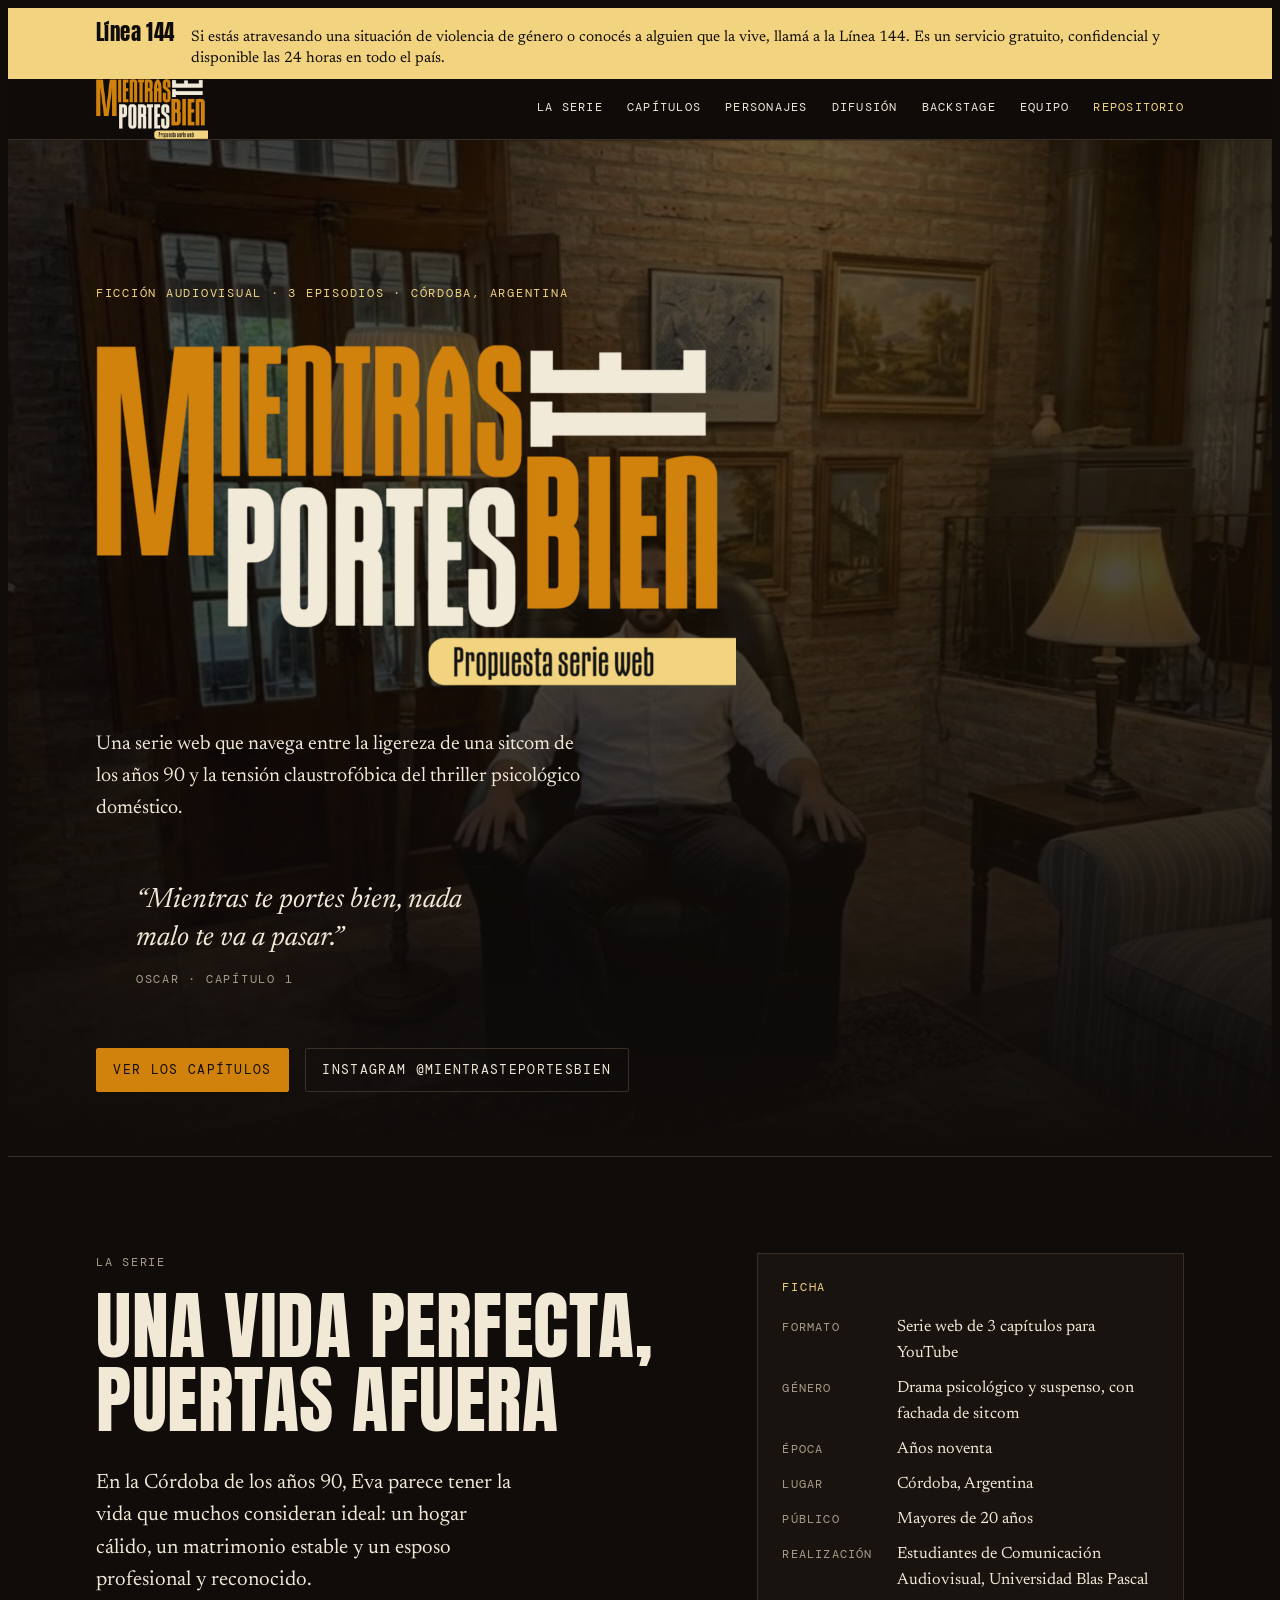
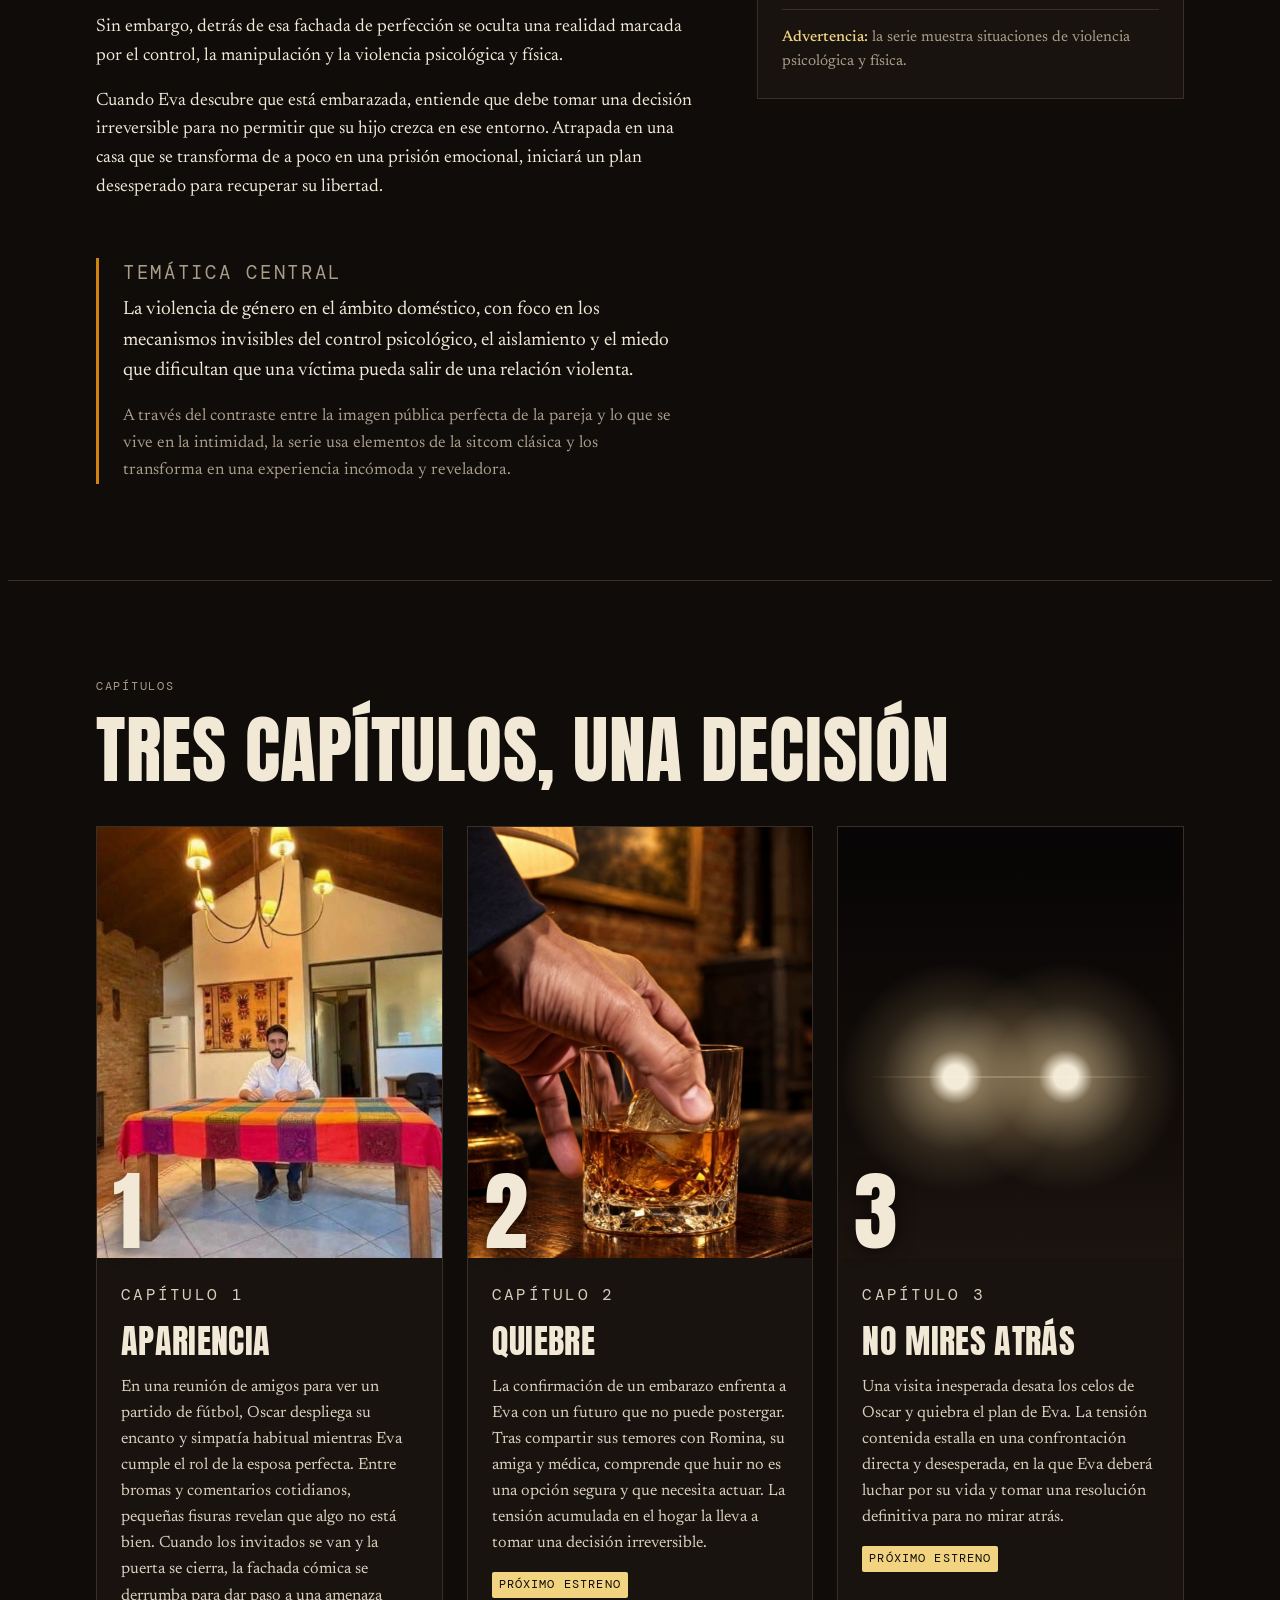
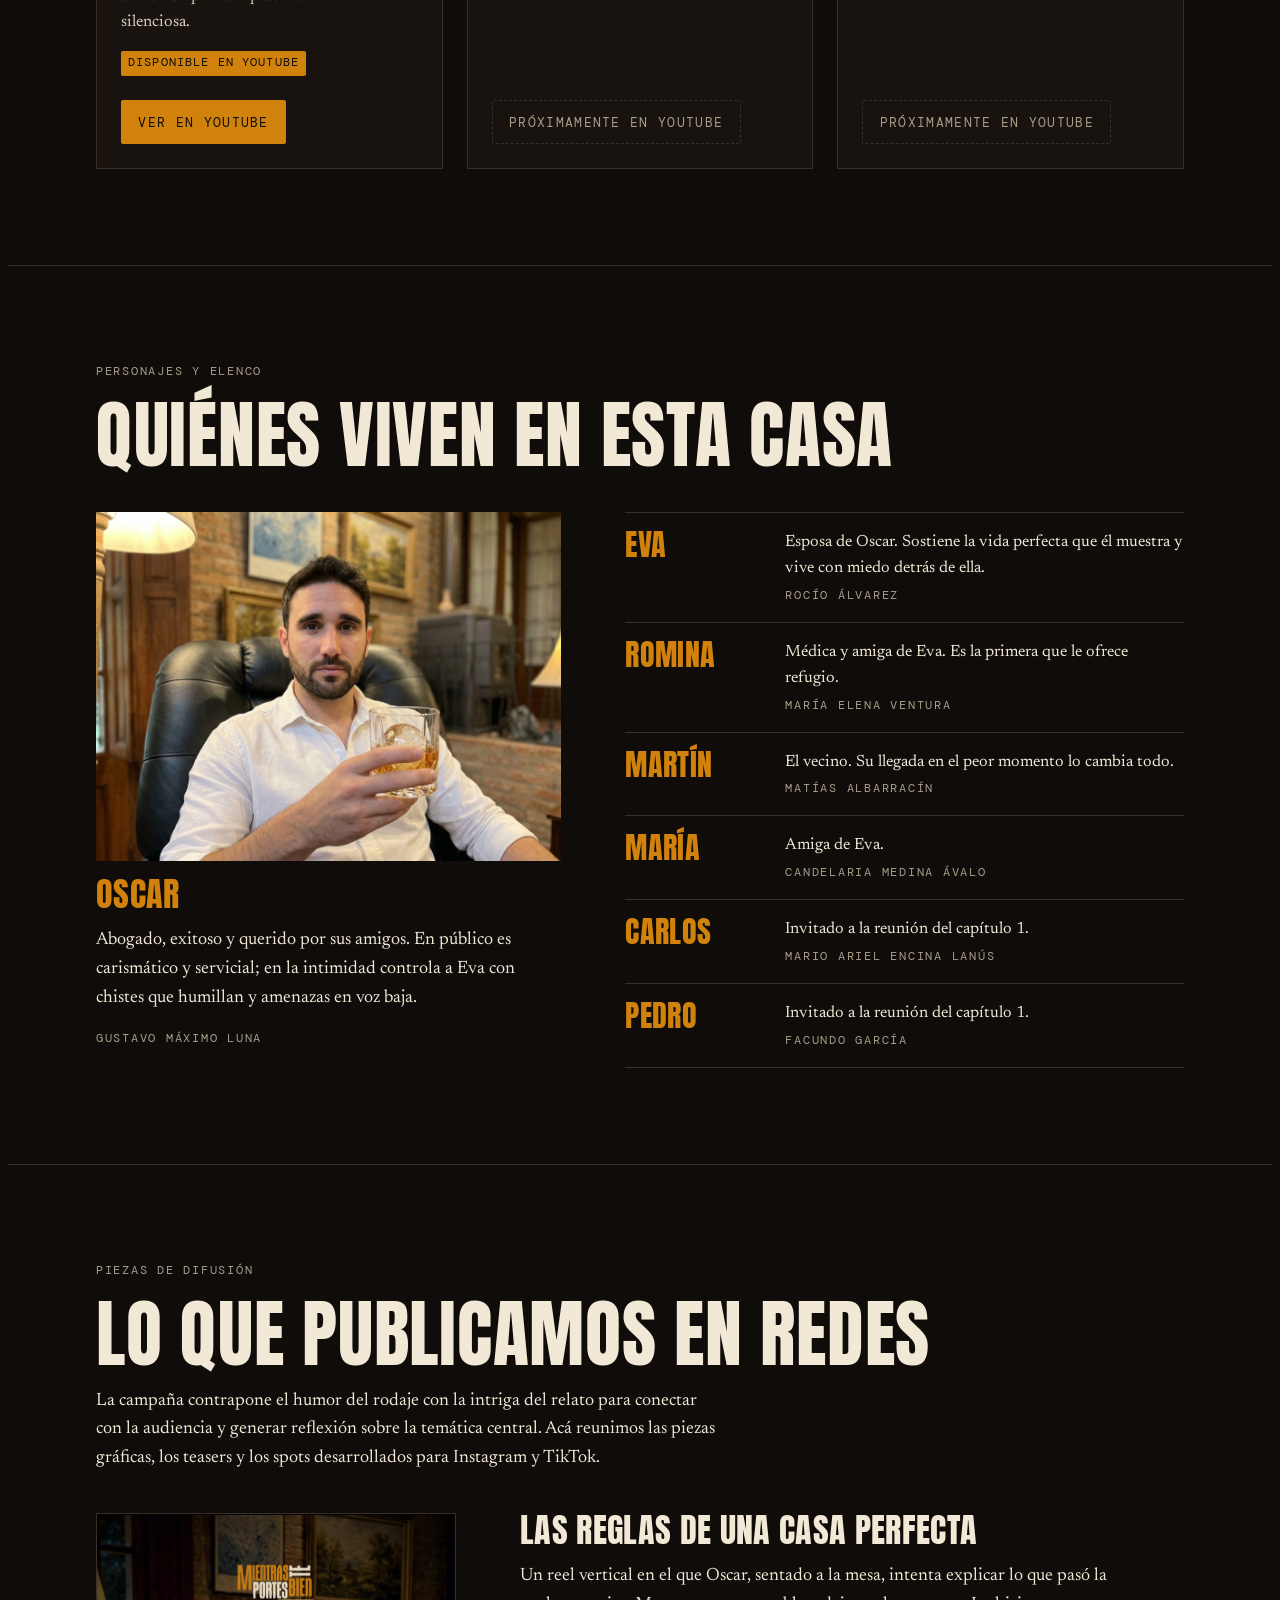
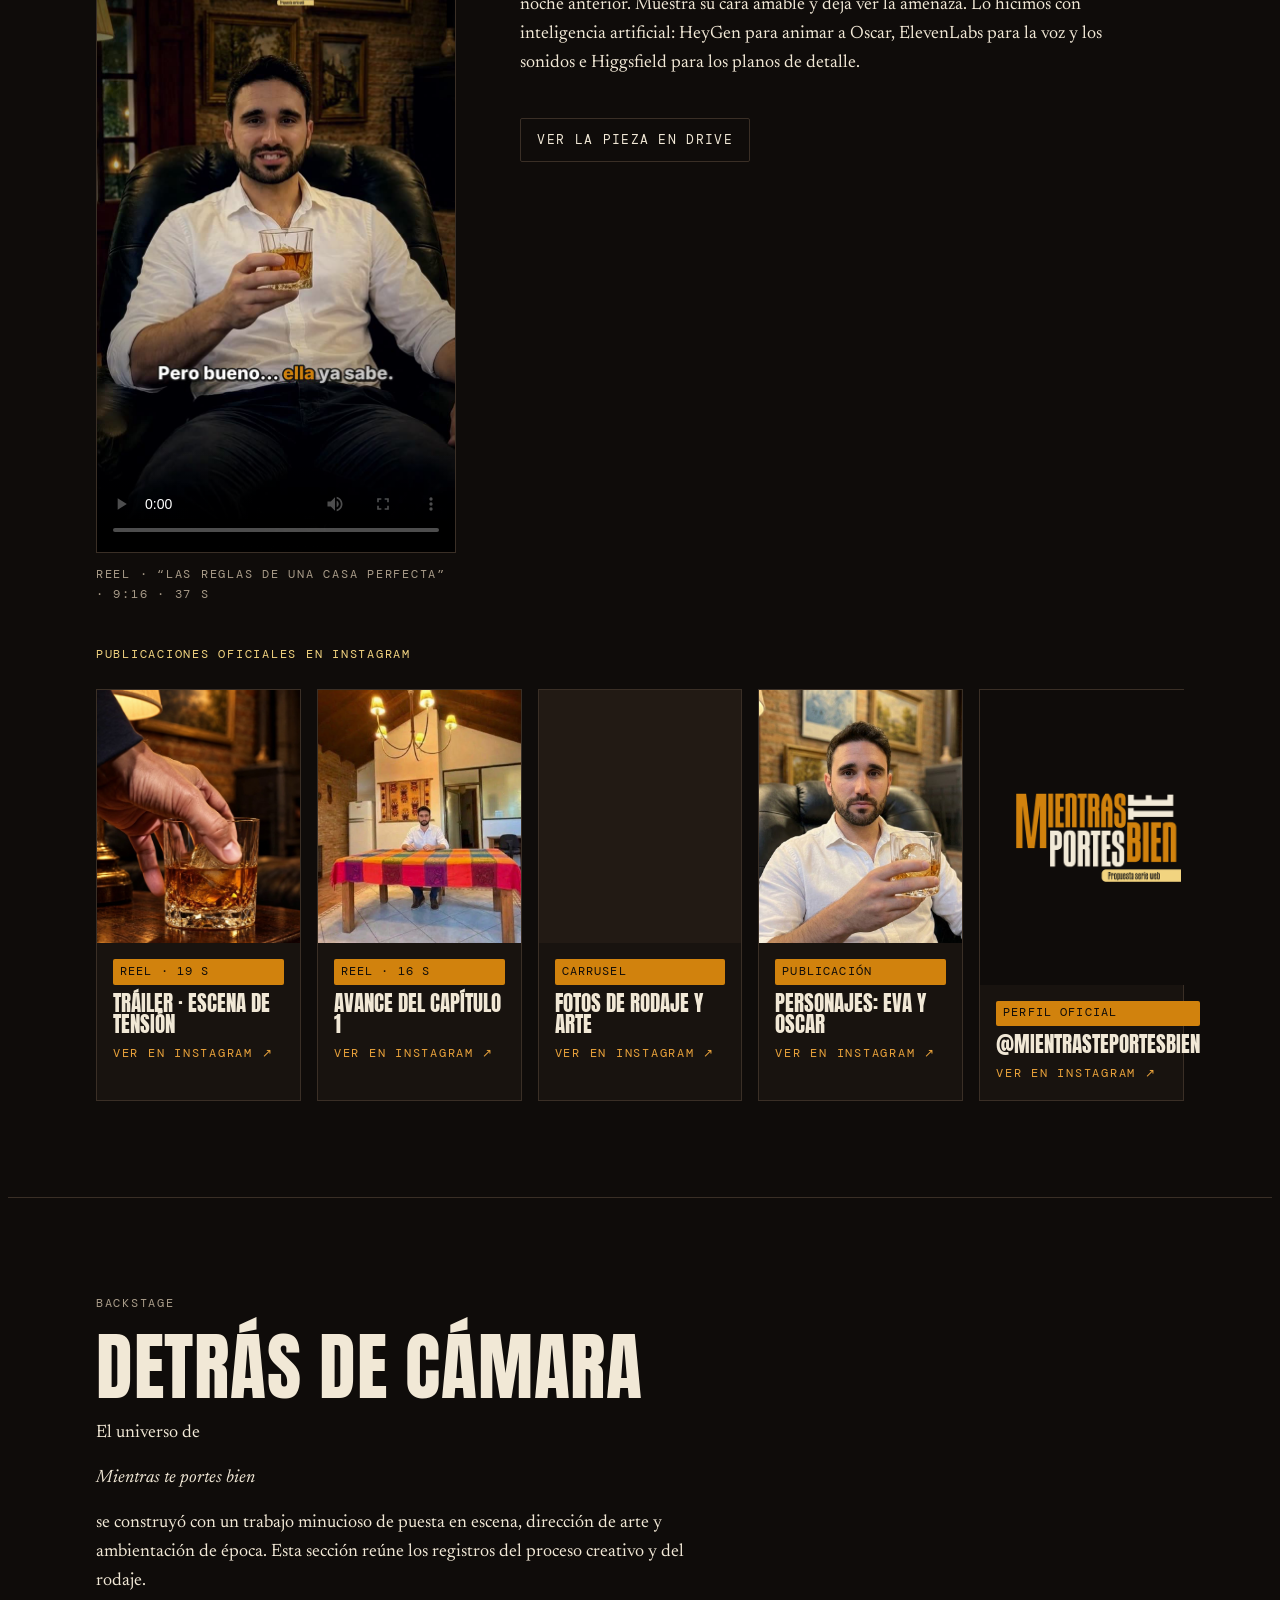
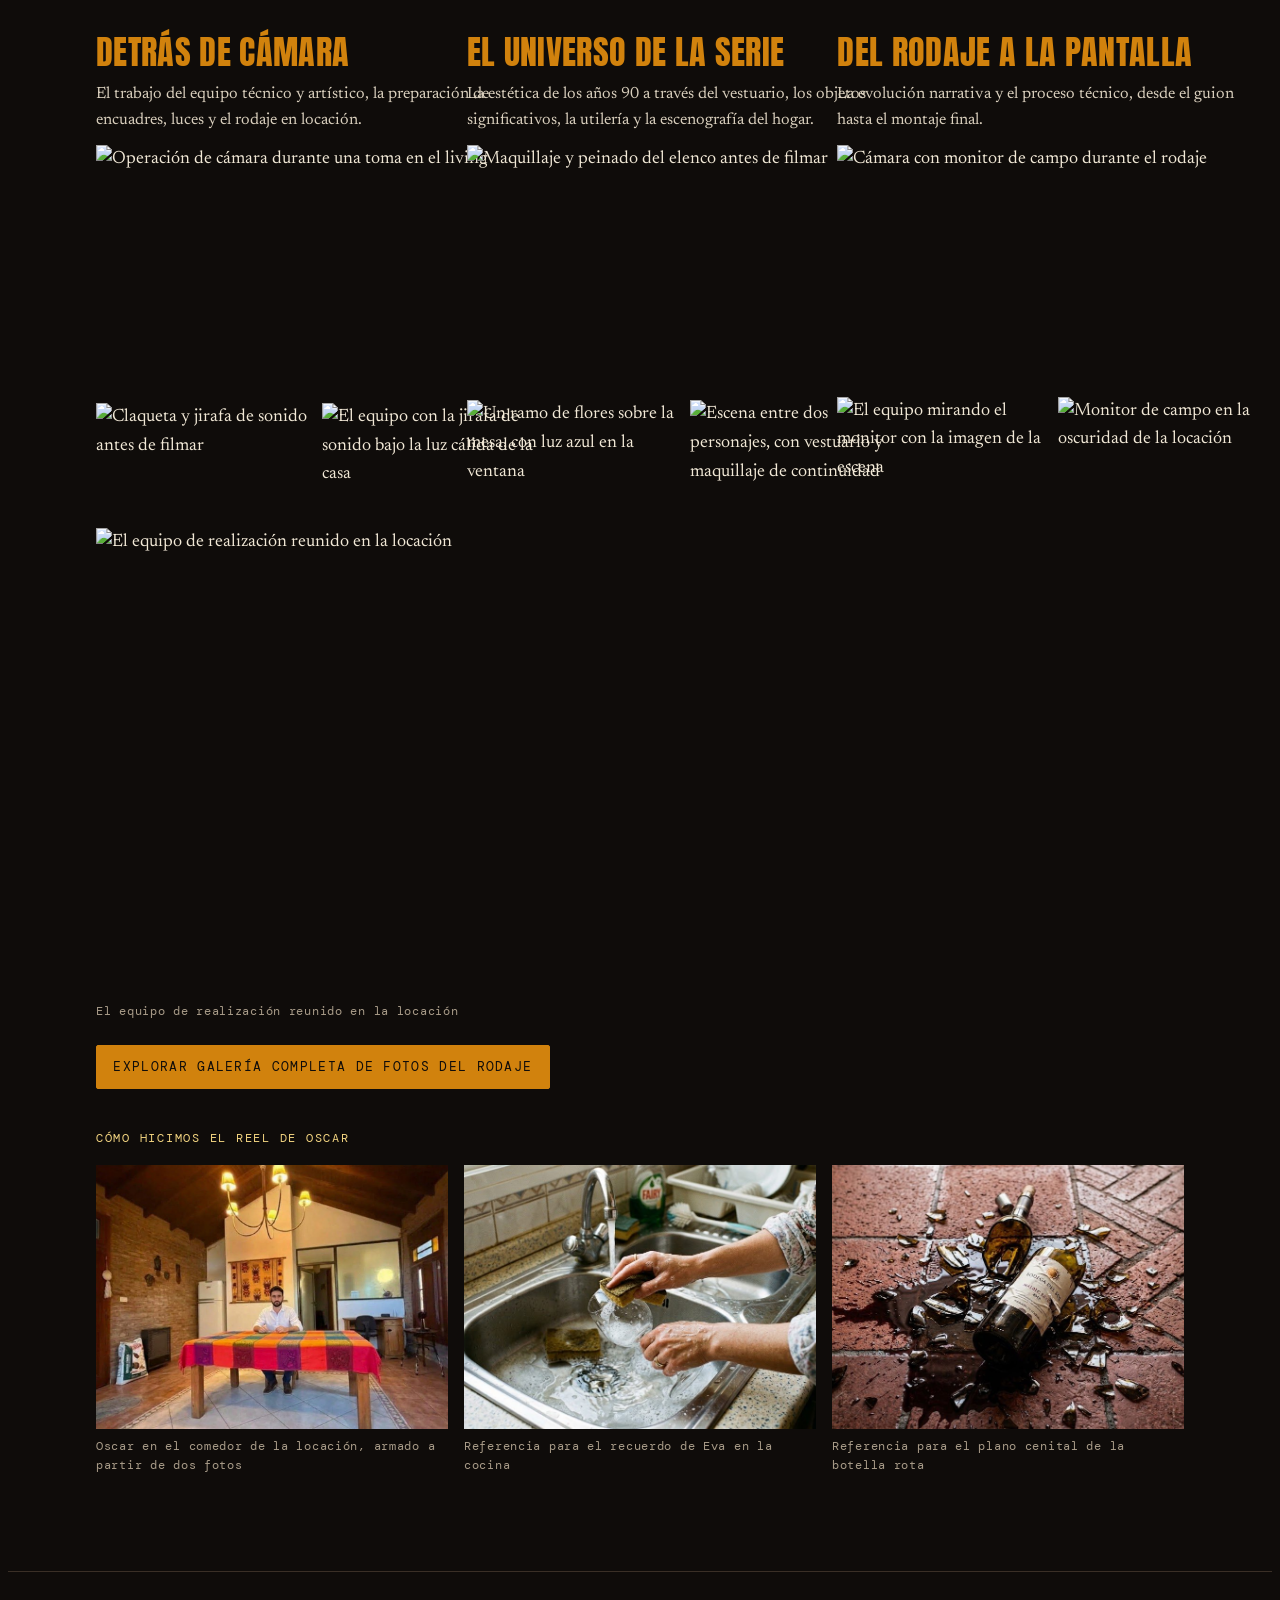
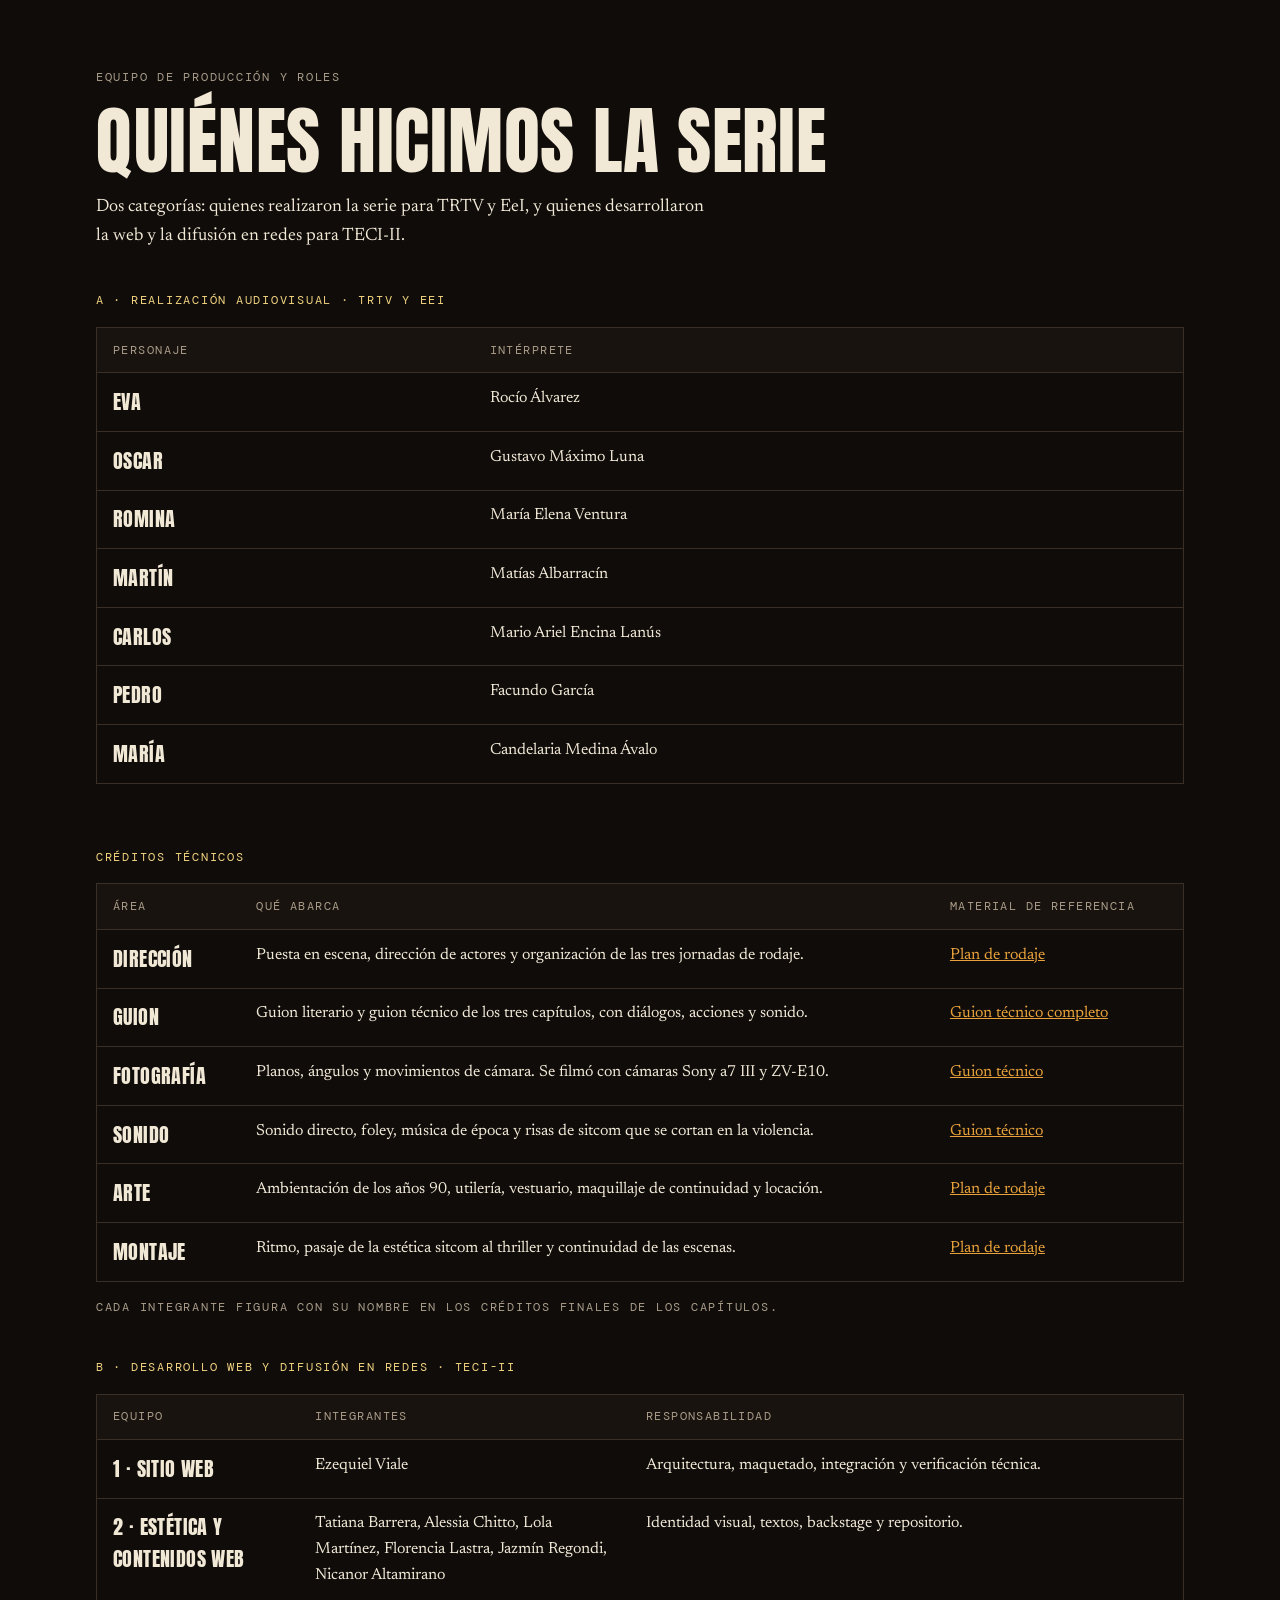
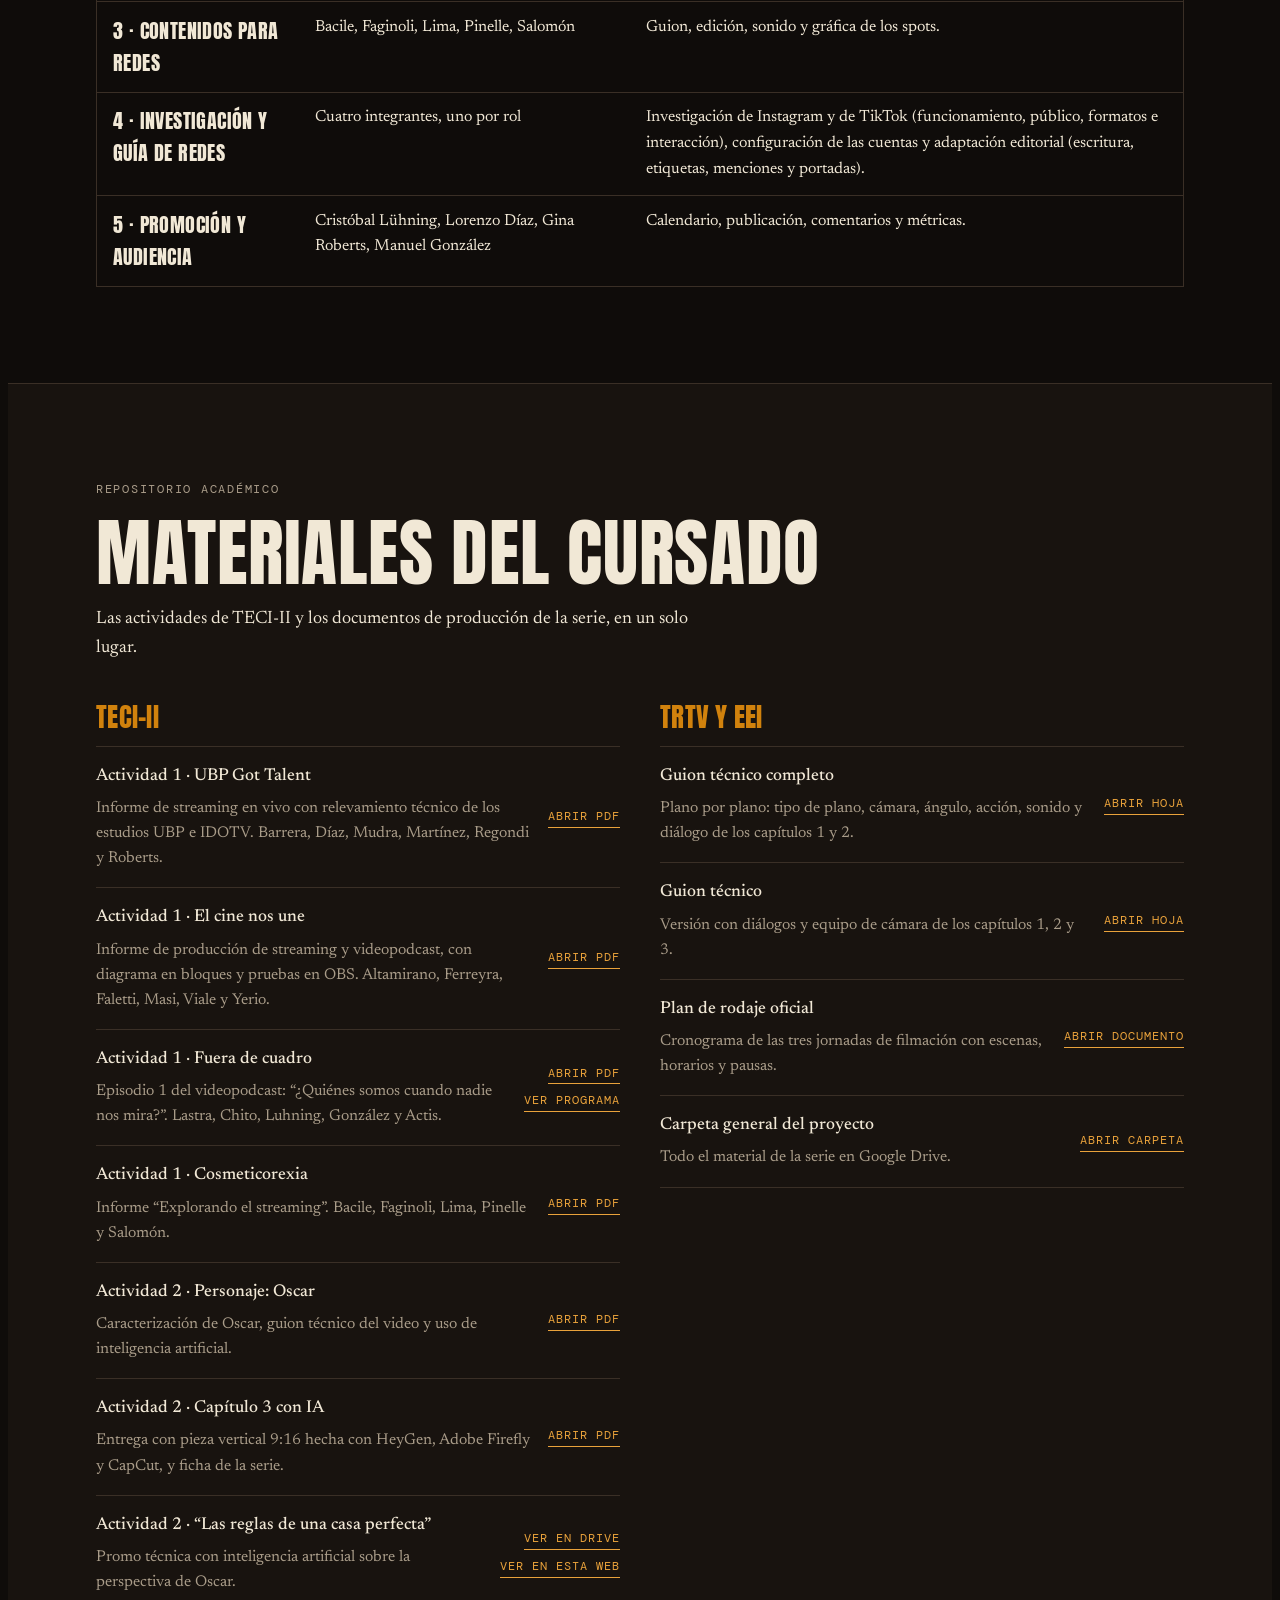
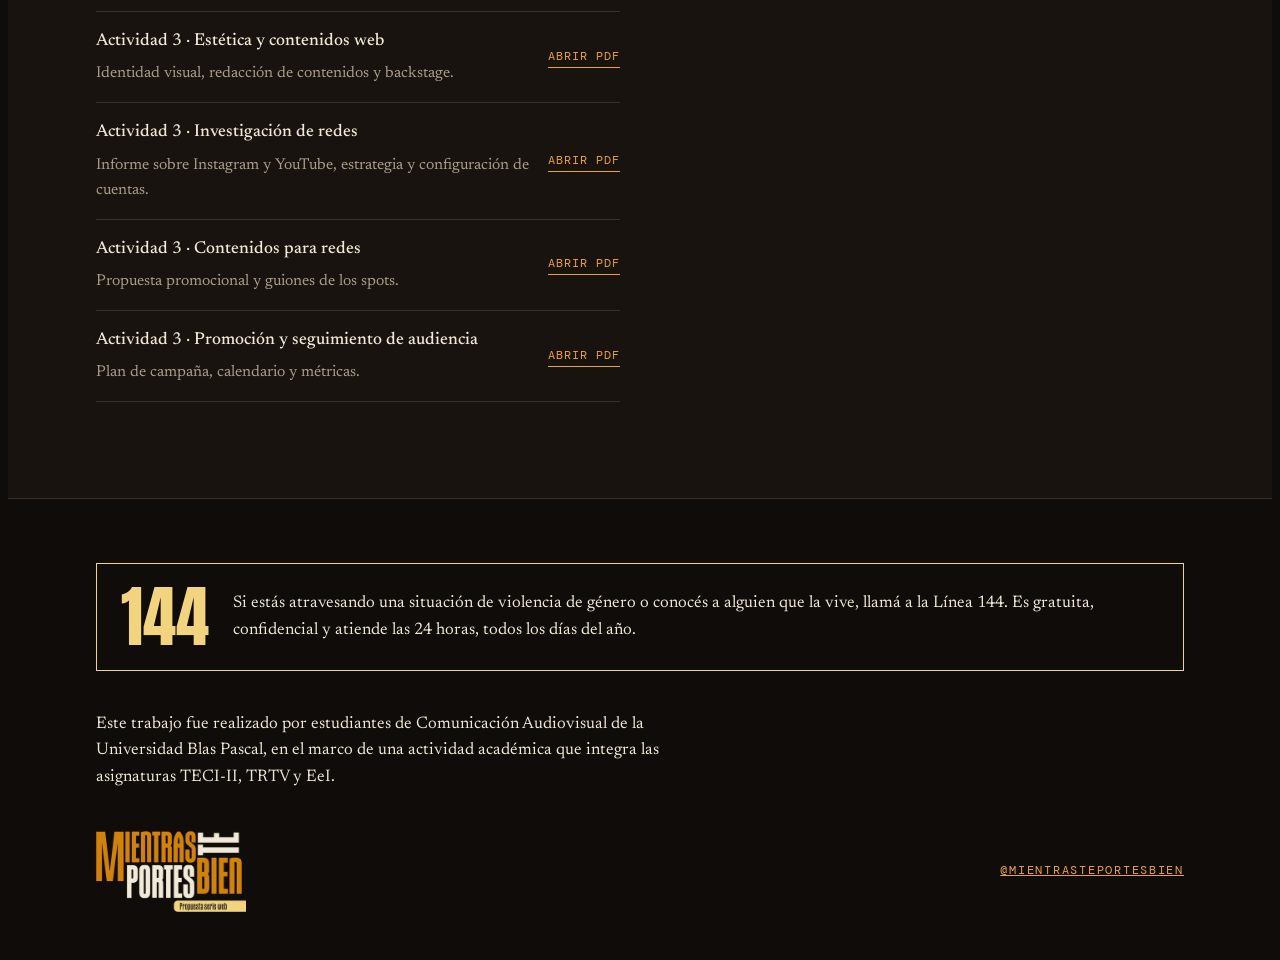
==== commit f906c710: "Add files via upload" ====
--- a/index.html
+++ b/index.html
@@ -9,7 +9,268 @@
 <link rel="preconnect" href="https://fonts.googleapis.com">
 <link rel="preconnect" href="https://fonts.gstatic.com" crossorigin>
 <link rel="stylesheet" href="https://fonts.googleapis.com/css2?family=Anton&family=DM+Mono:wght@400;500&family=Newsreader:ital,opsz,wght@0,6..72,400;0,6..72,500;1,6..72,400&display=swap">
-<link rel="stylesheet" href="styles.css">
+<style>
+/* Layout: una casa de noche, iluminada por lámparas. Bandas a todo el ancho, contenido en una columna de 1120px;
+   el título gigante y condensado como el logo, el texto en una serif de lectura. Un solo tema oscuro, a propósito. */
+:root {
+  --night: #0f0c0a;     /* fondo: la casa a oscuras */
+  --wall: #18130f;      /* superficies */
+  --wall-2: #221a14;
+  --line: #3a2f26;
+  --cream: #f1e8d6;     /* texto principal (crema del logo) */
+  --muted: #a99c89;
+  --amber: #d1820d;     /* naranja del logo */
+  --amber-hi: #e9a23b;  /* naranja para texto chico sobre oscuro */
+  --pill: #f2d480;      /* amarillo de la etiqueta del logo */
+  --display: "Anton", "Oswald", "Arial Narrow", Impact, sans-serif;
+  --text: "Newsreader", Georgia, "Times New Roman", serif;
+  --mono: "DM Mono", ui-monospace, "SFMono-Regular", Menlo, monospace;
+  --s1: .75rem; --s2: 1rem; --s3: 1.5rem; --s4: 2.5rem; --s5: 4rem; --s6: 6rem;
+  --max: 1120px;
+  --gutter-l: max(16px, env(safe-area-inset-left, 0px));
+  --gutter-r: max(16px, env(safe-area-inset-right, 0px));
+  color-scheme: dark;
+}
+* { box-sizing: border-box; }
+html { scroll-behavior: smooth; scroll-padding-top: 72px; }
+body {
+  background: var(--night); color: var(--cream);
+  font-family: var(--text); font-size: 1.125rem; line-height: 1.6;
+  -webkit-font-smoothing: antialiased;
+}
+body::before { content: ""; position: fixed; inset: 0 0 auto; height: env(safe-area-inset-top, 0px); z-index: 10; background: var(--night); }
+a { color: var(--amber-hi); }
+a:focus-visible, .btn:focus-visible, summary:focus-visible { outline: 2px solid var(--pill); outline-offset: 3px; border-radius: 2px; }
+h1, h2, h3 { font-family: var(--display); font-weight: 400; line-height: 1; letter-spacing: .01em; text-wrap: balance; margin: 0; text-transform: uppercase; }
+h2 { font-size: clamp(2.6rem, 7vw, 4.6rem); color: var(--cream); }
+h3 { font-size: clamp(1.6rem, 3.4vw, 2.1rem); }
+p { margin: 0; }
+.wrap { max-width: var(--max); margin-inline: auto; padding-left: var(--gutter-l); padding-right: var(--gutter-r); }
+.band { padding-block: var(--s6); border-top: 1px solid var(--line); }
+.label { font-family: var(--mono); font-size: .78rem; letter-spacing: .14em; text-transform: uppercase; color: var(--muted); }
+.lede { font-size: 1.3rem; line-height: 1.55; max-width: 38ch; }
+.prose { display: grid; gap: var(--s2); max-width: 62ch; }
+.sec-head { display: grid; gap: var(--s2); margin-bottom: var(--s4); }
+.pending { font-family: var(--mono); font-size: .8rem; letter-spacing: .06em; color: var(--muted); font-style: normal; }
+
+/* ---------- barra superior ---------- */
+.bar {
+  position: sticky; top: env(safe-area-inset-top, 0px); z-index: 20;
+  background: color-mix(in srgb, var(--night) 88%, transparent);
+  backdrop-filter: blur(8px); -webkit-backdrop-filter: blur(8px);
+  border-bottom: 1px solid var(--line);
+}
+.bar .wrap { display: flex; align-items: center; gap: var(--s3); min-height: 60px; }
+.bar__logo { flex: none; display: block; line-height: 0; }
+.bar__logo img { width: 112px; height: auto; }
+.nav { display: flex; gap: var(--s3); overflow-x: auto; scrollbar-width: none; min-width: 0; margin-left: auto; padding-block: 4px; }
+.nav::-webkit-scrollbar { display: none; }
+.nav a { flex: none; font-family: var(--mono); font-size: .78rem; letter-spacing: .1em; text-transform: uppercase; color: var(--cream); text-decoration: none; padding-block: 6px; border-bottom: 1px solid transparent; }
+.nav a:hover { border-bottom-color: var(--amber); }
+.nav a.nav__repo { color: var(--pill); }
+
+/* ---------- portada ---------- */
+.hero { position: relative; overflow: hidden; isolation: isolate; }
+.hero__img {
+  position: absolute; inset: 0; z-index: -2;
+  background: url("assets/living.jpg") center 38% / cover no-repeat;
+  filter: saturate(.78) brightness(.5) contrast(1.05);
+  animation: fachada 3.2s ease-out .2s both;
+}
+.hero::after {
+  content: ""; position: absolute; inset: 0; z-index: -1;
+  background:
+    linear-gradient(180deg, rgba(15,12,10,.25) 0%, rgba(15,12,10,.55) 55%, var(--night) 100%),
+    radial-gradient(ellipse at 70% 30%, rgba(209,130,13,.18), transparent 60%);
+}
+@keyframes fachada {
+  from { filter: saturate(1.15) brightness(1.02) contrast(1); }
+  to   { filter: saturate(.78) brightness(.5) contrast(1.05); }
+}
+.hero .wrap { display: grid; gap: var(--s4); padding-block: clamp(4rem, 12vw, 9rem) var(--s5); }
+.hero__logo { width: min(640px, 100%); height: auto; }
+.hero__kicker { color: var(--pill); }
+.quote { display: grid; gap: var(--s1); max-width: 34ch; }
+.quote blockquote { margin: 0; font-style: italic; font-size: clamp(1.35rem, 2.6vw, 1.75rem); line-height: 1.35; }
+.quote figcaption { color: var(--muted); }
+.ctas { display: flex; flex-wrap: wrap; gap: var(--s2); }
+.btn {
+  display: inline-flex; align-items: center; gap: .5em; padding: .8em 1.25em;
+  font-family: var(--mono); font-size: .82rem; letter-spacing: .1em; text-transform: uppercase; text-decoration: none;
+  border: 1px solid var(--amber); color: var(--night); background: var(--amber); border-radius: 2px;
+}
+.btn:hover { background: var(--amber-hi); border-color: var(--amber-hi); }
+.btn--ghost { background: transparent; color: var(--cream); border-color: var(--line); }
+.btn--ghost:hover { background: var(--wall-2); border-color: var(--muted); }
+.btn--off { background: transparent; color: var(--muted); border: 1px dashed var(--line); cursor: default; }
+.btn--off:hover { background: transparent; border-color: var(--line); }
+
+/* ---------- la serie ---------- */
+.serie { display: grid; grid-template-columns: minmax(0, 1.4fr) minmax(0, 1fr); gap: var(--s5); align-items: start; }
+.ficha { background: var(--wall); border: 1px solid var(--line); padding: var(--s3); display: grid; gap: var(--s2); }
+.ficha dl { margin: 0; display: grid; grid-template-columns: auto minmax(0, 1fr); gap: .55rem var(--s3); }
+.ficha dt { font-family: var(--mono); font-size: .76rem; letter-spacing: .1em; text-transform: uppercase; color: var(--muted); padding-top: .25rem; }
+.ficha dd { margin: 0; font-size: 1.02rem; }
+.aviso { border-top: 1px solid var(--line); padding-top: var(--s2); font-size: .95rem; color: var(--muted); }
+.aviso strong { color: var(--pill); font-weight: 500; }
+.tema { margin-top: var(--s4); padding-left: var(--s3); border-left: 3px solid var(--amber); max-width: 58ch; }
+.tema p { font-size: 1.2rem; }
+
+/* ---------- capítulos ---------- */
+.caps { display: grid; grid-template-columns: repeat(3, minmax(0, 1fr)); gap: var(--s3); }
+.cap { display: grid; grid-template-rows: auto 1fr; background: var(--wall); border: 1px solid var(--line); min-width: 0; }
+.cap__img { aspect-ratio: 4 / 5; max-width: 100%; background: var(--wall-2) center / cover no-repeat; position: relative; }
+.cap__num {
+  position: absolute; left: var(--s2); bottom: var(--s1);
+  font-family: var(--display); font-size: 5.5rem; line-height: .8; color: var(--cream);
+  text-shadow: 0 2px 18px rgba(0,0,0,.6);
+}
+.cap__body { display: grid; gap: var(--s2); padding: var(--s3); align-content: start; }
+.cap__body p { font-size: 1.02rem; color: #d9cfbd; }
+.cap__meta { display: flex; flex-wrap: wrap; align-items: center; gap: .5rem var(--s2); }
+.chip { font-family: var(--mono); font-size: .72rem; letter-spacing: .1em; text-transform: uppercase; padding: .3em .6em; border-radius: 2px; }
+.chip--soon { background: var(--pill); color: var(--night); }
+.chip--ok { background: var(--amber); color: var(--night); }
+.chip--todo { border: 1px dashed var(--line); color: var(--muted); }
+.cap__actions { margin-top: auto; padding: 0 var(--s3) var(--s3); }
+/* capítulo 3: faros en la oscuridad, sin foto */
+.faros {
+  background:
+    radial-gradient(circle at 34% 58%, rgba(255,246,226,.95) 0 3.5%, rgba(255,226,170,.45) 8%, rgba(255,210,140,.12) 22%, transparent 34%),
+    radial-gradient(circle at 66% 58%, rgba(255,246,226,.95) 0 3.5%, rgba(255,226,170,.45) 8%, rgba(255,210,140,.12) 22%, transparent 34%),
+    linear-gradient(90deg, transparent 8%, rgba(255,236,200,.22) 34%, rgba(255,236,200,.22) 66%, transparent 92%) center 58% / 100% 2px no-repeat,
+    linear-gradient(180deg, #070505 0%, #120d0a 70%, #1c140f 100%);
+}
+
+/* ---------- personajes ---------- */
+.reparto { display: grid; grid-template-columns: minmax(0, 1fr) minmax(0, 1.2fr); gap: var(--s5); align-items: start; }
+.oscar { display: grid; gap: var(--s2); }
+.oscar img { width: 100%; height: auto; aspect-ratio: 4 / 3; object-fit: cover; object-position: center 30%; max-width: 100%; display: block; }
+.personas { display: grid; gap: 0; margin: 0; padding: 0; list-style: none; }
+.personas li { display: grid; grid-template-columns: 9rem minmax(0, 1fr); gap: var(--s2); padding-block: var(--s2); border-bottom: 1px solid var(--line); }
+.personas li:first-child { border-top: 1px solid var(--line); }
+.personas h3 { font-size: 1.9rem; color: var(--amber); }
+.personas p { font-size: 1.02rem; }
+
+/* ---------- difusión ---------- */
+.difusion { display: grid; grid-template-columns: minmax(0, 360px) minmax(0, 1fr); gap: var(--s5); align-items: start; }
+.reel { display: grid; gap: var(--s1); }
+.reel video { width: 100%; max-width: 100%; aspect-ratio: 9 / 16; background: #000; display: block; border: 1px solid var(--line); }
+.spots { display: grid; gap: var(--s2); margin: var(--s3) 0 0; padding: 0; list-style: none; }
+.spots li { display: grid; grid-template-columns: minmax(0, 1fr) auto; align-items: center; gap: var(--s2); padding: var(--s2); background: var(--wall); border: 1px solid var(--line); }
+.spots strong { font-family: var(--display); font-weight: 400; font-size: 1.35rem; text-transform: uppercase; letter-spacing: .02em; }
+.spots span.label { display: block; margin-top: .2rem; }
+.ig { margin-top: var(--s3); display: flex; flex-wrap: wrap; gap: var(--s2); align-items: center; }
+
+/* ---------- backstage ---------- */
+.bs-grid { display: grid; grid-template-columns: repeat(3, minmax(0, 1fr)); gap: var(--s2); }
+.bs-grid figure { margin: 0; display: grid; gap: .5rem; min-width: 0; }
+.bs-grid img { width: 100%; height: auto; aspect-ratio: 4 / 3; object-fit: cover; display: block; max-width: 100%; }
+.slot { aspect-ratio: 4 / 3; max-width: 100%; border: 1px dashed var(--line); display: grid; place-items: center; text-align: center; padding: var(--s2); background: repeating-linear-gradient(135deg, transparent 0 14px, rgba(255,255,255,.02) 14px 28px); }
+.bs-grid figcaption { font-family: var(--mono); font-size: .74rem; letter-spacing: .06em; color: var(--muted); }
+.subhead { font-family: var(--mono); font-size: .78rem; letter-spacing: .14em; text-transform: uppercase; color: var(--pill); margin: var(--s4) 0 var(--s2); }
+
+/* ---------- equipo ---------- */
+.tabla { overflow-x: auto; border: 1px solid var(--line); }
+table { width: 100%; border-collapse: collapse; min-width: 560px; font-size: 1rem; }
+th, td { text-align: left; padding: .8rem 1rem; border-bottom: 1px solid var(--line); vertical-align: top; }
+th { font-family: var(--mono); font-weight: 400; font-size: .74rem; letter-spacing: .12em; text-transform: uppercase; color: var(--muted); background: var(--wall); }
+td:first-child { font-family: var(--display); font-size: 1.25rem; text-transform: uppercase; letter-spacing: .02em; white-space: nowrap; }
+tr:last-child td { border-bottom: 0; }
+.areas { display: grid; grid-template-columns: repeat(5, minmax(0, 1fr)); gap: var(--s2); margin-top: var(--s4); }
+.area { border-top: 2px solid var(--amber); padding-top: var(--s1); display: grid; gap: .35rem; align-content: start; min-width: 0; }
+.area b { font-family: var(--mono); font-weight: 500; font-size: .76rem; letter-spacing: .1em; text-transform: uppercase; color: var(--pill); }
+.area p { font-size: .95rem; color: #d9cfbd; }
+
+/* ---------- repositorio ---------- */
+.repo { background: var(--wall); }
+.repo-groups { display: grid; grid-template-columns: repeat(2, minmax(0, 1fr)); gap: var(--s4); }
+.repo-group h3 { font-size: 1.7rem; color: var(--amber); margin-bottom: var(--s2); }
+.items { list-style: none; margin: 0; padding: 0; display: grid; }
+.item { display: grid; grid-template-columns: minmax(0, 1fr) auto; gap: .35rem var(--s2); padding-block: var(--s2); border-top: 1px solid var(--line); }
+.item:last-child { border-bottom: 1px solid var(--line); }
+.item__t { font-weight: 500; font-size: 1.08rem; }
+.item__d { grid-column: 1 / 2; font-size: .98rem; color: var(--muted); }
+.item__a { grid-row: 1 / 3; grid-column: 2; align-self: center; text-align: right; }
+.item__a a { font-family: var(--mono); font-size: .78rem; letter-spacing: .08em; text-transform: uppercase; text-decoration: none; border-bottom: 1px solid currentColor; }
+
+/* ---------- pie ---------- */
+.foot { border-top: 1px solid var(--line); padding-block: var(--s5) var(--s4); }
+.foot .wrap { display: grid; gap: var(--s4); }
+.ayuda { display: grid; grid-template-columns: auto minmax(0, 1fr); gap: var(--s3); align-items: center; padding: var(--s3); border: 1px solid var(--pill); }
+.ayuda__num { font-family: var(--display); font-size: 4.2rem; line-height: .85; color: var(--pill); }
+.ayuda p { font-size: 1.05rem; }
+.inst { font-size: 1.05rem; max-width: 70ch; color: var(--cream); }
+.foot__row { display: flex; flex-wrap: wrap; justify-content: space-between; gap: var(--s2); align-items: center; }
+.foot__row img { width: 150px; height: auto; }
+
+/* ---------- responsive ---------- */
+@media (max-width: 960px) {
+  .areas { grid-template-columns: repeat(2, minmax(0, 1fr)); }
+}
+@media (max-width: 860px) {
+  .serie, .reparto, .difusion { grid-template-columns: minmax(0, 1fr); gap: var(--s4); }
+  .caps { grid-template-columns: minmax(0, 1fr); }
+  .cap { grid-template-columns: minmax(0, 2fr) minmax(0, 3fr); grid-template-rows: auto auto; }
+  .cap__img { grid-row: 1 / 3; aspect-ratio: auto; min-height: 100%; }
+  .cap__actions { padding-top: 0; }
+  .repo-groups { grid-template-columns: minmax(0, 1fr); }
+  .reel { max-width: 360px; }
+  .band { padding-block: var(--s5); }
+}
+@media (max-width: 560px) {
+  body { font-size: 1.06rem; }
+  .bar__logo img { width: 92px; }
+  .cap { grid-template-columns: minmax(0, 1fr); }
+  .cap__img { grid-row: auto; aspect-ratio: 16 / 10; }
+  .cap__num { font-size: 4.2rem; }
+  .bs-grid { grid-template-columns: minmax(0, 1fr); }
+  .areas { grid-template-columns: minmax(0, 1fr); }
+  .personas li { grid-template-columns: minmax(0, 1fr); gap: .3rem; }
+  .ayuda { grid-template-columns: minmax(0, 1fr); }
+  .item { grid-template-columns: minmax(0, 1fr); }
+  .item__a { grid-row: auto; grid-column: 1; text-align: left; }
+}
+@media (prefers-reduced-motion: reduce) {
+  html { scroll-behavior: auto; }
+  .hero__img { animation: none; }
+}
+
+/* ---------- agregados ---------- */
+.alerta{background:var(--pill);color:var(--night);font-size:.95rem;line-height:1.4;padding:.6rem 0}
+.alerta .wrap{display:flex;gap:var(--s2);align-items:baseline}
+.alerta b{font-family:var(--display);font-weight:400;font-size:1.3rem;letter-spacing:.02em;flex:none}
+.alerta a{color:var(--night)}
+.hero__bajada{font-size:1.25rem;max-width:44ch;color:var(--cream)}
+.estrategia{margin-top:var(--s3);padding-left:var(--s3);border-left:3px solid var(--amber);max-width:62ch}
+.bloques{display:grid;grid-template-columns:repeat(3,minmax(0,1fr));gap:var(--s3);margin-top:var(--s3)}
+.bloque{display:grid;gap:var(--s1);align-content:start;min-width:0}
+.bloque h3{color:var(--amber)}.bloque p{font-size:1.02rem;color:#d9cfbd}
+.tabla--wrap td:first-child{white-space:normal}.tabla+.subhead{margin-top:var(--s5)}
+.personas .actor{display:block;margin-top:.3rem}
+.chips{display:flex;flex-wrap:wrap;gap:.5rem var(--s2);margin-top:var(--s2)}
+@media (max-width:860px){.bloques{grid-template-columns:minmax(0,1fr)}.alerta .wrap{flex-direction:column;gap:.2rem}}
+
+.igcards{display:grid;grid-template-columns:repeat(5,minmax(0,1fr));gap:var(--s2);margin-top:var(--s3)}
+.igcard{display:grid;grid-template-rows:auto 1fr;background:var(--wall);border:1px solid var(--line);text-decoration:none;color:var(--cream);min-width:0;transition:border-color .2s,transform .2s}
+.igcard:hover,.igcard:focus-visible{border-color:var(--amber);transform:translateY(-3px)}
+.igcard__img{aspect-ratio:4/5;background:var(--wall-2) center/cover no-repeat}
+.igcard__img--logo{background-size:70%;background-color:var(--night)}
+.igcard__body{display:grid;gap:.5rem;padding:var(--s2);align-content:start}
+.igcard__body strong{font-family:var(--display);font-weight:400;font-size:1.3rem;text-transform:uppercase;line-height:1.05}
+.igcard .label{color:var(--amber-hi)}
+.minis{display:grid;grid-template-columns:1fr 1fr;gap:8px}
+.minis img{width:100%;height:100%;aspect-ratio:16/10;object-fit:cover;display:block}
+.minis img:first-child{grid-column:1/-1;aspect-ratio:16/9}
+.bs-wide{margin:var(--s4) 0 0}.bs-wide img{width:100%;height:auto;aspect-ratio:21/9;object-fit:cover;display:block}
+.bs-wide figcaption{font-family:var(--mono);font-size:.74rem;letter-spacing:.06em;color:var(--muted);margin-top:.5rem}
+.galeria{margin-top:var(--s3)}
+.item__a{display:grid;gap:.4rem;justify-items:end}
+.tabla td a{color:var(--amber-hi)}
+@media (max-width:1000px){.igcards{grid-template-columns:repeat(3,minmax(0,1fr))}}
+@media (max-width:560px){.igcards{grid-template-columns:minmax(0,1fr)}.igcard{grid-template-columns:minmax(0,1fr) minmax(0,1.6fr);grid-template-rows:auto}.igcard__img{aspect-ratio:auto;min-height:100%}.item__a{justify-items:start}}
+
+</style>
 </head>
 <body>
 
@@ -77,9 +338,7 @@
     </div></div>
   </section>
 
-  <!-- ===== CAPÍTULOS =====
-       Para publicar un capítulo: cambiá el chip "Próximo estreno" por <span class="chip chip--ok">Disponible</span>,
-       reemplazá el botón deshabilitado por <a class="btn" href="LINK-DE-YOUTUBE">Ver en YouTube</a> y actualizá la fecha. -->
+  <!-- Para publicar un capítulo: cambiá el chip "Próximo estreno" por <span class="chip chip--ok">Disponible en YouTube</span> y el botón gris por <a class="btn" href="LINK-DE-YOUTUBE">Ver en YouTube</a> -->
   <section class="band" id="capitulos">
     <div class="wrap">
       <div class="sec-head"><p class="label">Capítulos</p><h2>Tres capítulos, una decisión</h2></div>
@@ -98,18 +357,18 @@
           <div class="cap__body">
             <p class="label">Capítulo 2</p><h3 id="cap2-t">Quiebre</h3>
             <p>La confirmación de un embarazo enfrenta a Eva con un futuro que no puede postergar. Tras compartir sus temores con Romina, su amiga y médica, comprende que huir no es una opción segura y que necesita actuar. La tensión acumulada en el hogar la lleva a tomar una decisión irreversible.</p>
-            <div class="cap__meta"><span class="chip chip--soon">Próximo estreno</span><span class="pending">Fecha a confirmar</span></div>
+            <div class="cap__meta"><span class="chip chip--soon">Próximo estreno</span></div>
           </div>
-          <div class="cap__actions"><span class="btn btn--off" aria-disabled="true">En YouTube el día del estreno</span></div>
+          <div class="cap__actions"><span class="btn btn--off" aria-disabled="true">Próximamente en YouTube</span></div>
         </article>
         <article class="cap" aria-labelledby="cap3-t">
           <div class="cap__img faros" role="img" aria-label="Los faros de un auto en una calle a oscuras"><span class="cap__num" aria-hidden="true">3</span></div>
           <div class="cap__body">
             <p class="label">Capítulo 3</p><h3 id="cap3-t">No mires atrás</h3>
             <p>Una visita inesperada desata los celos de Oscar y quiebra el plan de Eva. La tensión contenida estalla en una confrontación directa y desesperada, en la que Eva deberá luchar por su vida y tomar una resolución definitiva para no mirar atrás.</p>
-            <div class="cap__meta"><span class="chip chip--soon">Próximo estreno</span><span class="pending">Fecha a confirmar</span></div>
+            <div class="cap__meta"><span class="chip chip--soon">Próximo estreno</span></div>
           </div>
-          <div class="cap__actions"><span class="btn btn--off" aria-disabled="true">En YouTube el día del estreno</span></div>
+          <div class="cap__actions"><span class="btn btn--off" aria-disabled="true">Próximamente en YouTube</span></div>
         </article>
       </div>
     </div>
@@ -155,13 +414,16 @@
         <div class="prose">
           <h3>Las reglas de una casa perfecta</h3>
           <p>Un reel vertical en el que Oscar, sentado a la mesa, intenta explicar lo que pasó la noche anterior. Muestra su cara amable y deja ver la amenaza. Lo hicimos con inteligencia artificial: HeyGen para animar a Oscar, ElevenLabs para la voz y los sonidos e Higgsfield para los planos de detalle.</p>
-          <ul class="spots" aria-label="Spots de los capítulos">
-            <li><div><strong>Spot · Capítulo 1</strong><span class="label">Instagram y TikTok · hasta 1 min</span></div><span class="chip chip--todo">En producción</span></li>
-            <li><div><strong>Spot · Capítulo 2</strong><span class="label">Instagram y TikTok · hasta 1 min</span></div><span class="chip chip--todo">En producción</span></li>
-            <li><div><strong>Spot · Capítulo 3</strong><span class="label">Instagram y TikTok · hasta 1 min</span></div><span class="chip chip--todo">En producción</span></li>
-          </ul>
-          <div class="ig"><a class="btn btn--ghost" href="https://www.instagram.com/mientrasteportesbien/" target="_blank" rel="noopener">Ver en Instagram</a></div>
+          <div class="ig"><a class="btn btn--ghost" href="https://drive.google.com/file/d/16noXcJoSONvVjvDVgiQaioObpd8QGpyn/view" target="_blank" rel="noopener">Ver la pieza en Drive</a></div>
         </div>
+      </div>
+      <p class="subhead">Publicaciones oficiales en Instagram</p>
+      <div class="igcards">
+        <a class="igcard" href="https://www.instagram.com/reel/De-aeOlAfv4/" target="_blank" rel="noopener"><span class="igcard__img" style="background-image:url('assets/whisky.jpg')" role="img" aria-label="Tráiler · Escena de tensión"></span><span class="igcard__body"><span class="chip chip--ok">Reel · 19 s</span><strong>Tráiler · Escena de tensión</strong><span class="label">Ver en Instagram ↗</span></span></a>
+        <a class="igcard" href="https://www.instagram.com/reel/De9YpHkAYJ8/" target="_blank" rel="noopener"><span class="igcard__img" style="background-image:url('assets/comedor.jpg')" role="img" aria-label="Avance del capítulo 1"></span><span class="igcard__body"><span class="chip chip--ok">Reel · 16 s</span><strong>Avance del capítulo 1</strong><span class="label">Ver en Instagram ↗</span></span></a>
+        <a class="igcard" href="https://www.instagram.com/p/De8c0C-DOJR/" target="_blank" rel="noopener"><span class="igcard__img" style="background-image:url('assets/bs-05.jpg')" role="img" aria-label="Fotos de rodaje y arte"></span><span class="igcard__body"><span class="chip chip--ok">Carrusel</span><strong>Fotos de rodaje y arte</strong><span class="label">Ver en Instagram ↗</span></span></a>
+        <a class="igcard" href="https://www.instagram.com/p/De9e8ktl_Y6/" target="_blank" rel="noopener"><span class="igcard__img" style="background-image:url('assets/oscar.jpg')" role="img" aria-label="Personajes: Eva y Oscar"></span><span class="igcard__body"><span class="chip chip--ok">Publicación</span><strong>Personajes: Eva y Oscar</strong><span class="label">Ver en Instagram ↗</span></span></a>
+        <a class="igcard" href="https://www.instagram.com/mientrasteportesbien/" target="_blank" rel="noopener"><span class="igcard__img igcard__img--logo" style="background-image:url('assets/logo-sm.png')" role="img" aria-label="@mientrasteportesbien"></span><span class="igcard__body"><span class="chip chip--ok">Perfil oficial</span><strong>@mientrasteportesbien</strong><span class="label">Ver en Instagram ↗</span></span></a>
       </div>
     </div>
   </section>
@@ -174,11 +436,12 @@
         <p class="prose">El universo de <em>Mientras te portes bien</em> se construyó con un trabajo minucioso de puesta en escena, dirección de arte y ambientación de época. Esta sección reúne los registros del proceso creativo y del rodaje.</p>
       </div>
       <div class="bloques">
-        <div class="bloque"><h3>Detrás de cámara</h3><p>El trabajo del equipo técnico y artístico, la preparación de encuadres, luces y el rodaje en locación.</p><div class="slot"><span class="pending">Foto de rodaje<br>pendiente</span></div></div>
-        <div class="bloque"><h3>El universo de la serie</h3><p>La estética de los años 90 a través del vestuario, los objetos significativos, la utilería y la escenografía del hogar.</p><div class="slot"><span class="pending">Foto de dirección de arte<br>pendiente</span></div></div>
-        <div class="bloque"><h3>Del rodaje a la pantalla</h3><p>La evolución narrativa y el proceso técnico, desde el guion hasta el montaje final.</p><div class="slot"><span class="pending">Foto o video<br>pendiente</span></div></div>
-      </div>
-      <!-- Para reemplazar un recuadro: poné la foto en assets/ y cambiá <div class="slot">…</div> por <img src="assets/NOMBRE.jpg" alt="descripción"> -->
+        <div class="bloque"><h3>Detrás de cámara</h3><p>El trabajo del equipo técnico y artístico, la preparación de encuadres, luces y el rodaje en locación.</p><div class="minis"><img src="assets/bs-01.jpg" alt="Operación de cámara durante una toma en el living" loading="lazy" width="1400" height="788"><img src="assets/bs-02.jpg" alt="Claqueta y jirafa de sonido antes de filmar" loading="lazy" width="1400" height="788"><img src="assets/bs-03.jpg" alt="El equipo con la jirafa de sonido bajo la luz cálida de la casa" loading="lazy" width="1400" height="788"></div></div>
+        <div class="bloque"><h3>El universo de la serie</h3><p>La estética de los años 90 a través del vestuario, los objetos significativos, la utilería y la escenografía del hogar.</p><div class="minis"><img src="assets/bs-04.jpg" alt="Maquillaje y peinado del elenco antes de filmar" loading="lazy" width="1400" height="788"><img src="assets/bs-05.jpg" alt="Un ramo de flores sobre la mesa, con luz azul en la ventana" loading="lazy" width="1400" height="788"><img src="assets/bs-06.jpg" alt="Escena entre dos personajes, con vestuario y maquillaje de continuidad" loading="lazy" width="1400" height="788"></div></div>
+        <div class="bloque"><h3>Del rodaje a la pantalla</h3><p>La evolución narrativa y el proceso técnico, desde el guion hasta el montaje final.</p><div class="minis"><img src="assets/bs-07.jpg" alt="Cámara con monitor de campo durante el rodaje" loading="lazy" width="1400" height="788"><img src="assets/bs-08.jpg" alt="El equipo mirando el monitor con la imagen de la escena" loading="lazy" width="1400" height="788"><img src="assets/bs-09.jpg" alt="Monitor de campo en la oscuridad de la locación" loading="lazy" width="1400" height="788"></div></div>
+      </div>
+      <figure class="bs-wide"><img src="assets/bs-10.jpg" alt="El equipo de realización reunido en la locación" loading="lazy" width="1400" height="788"><figcaption>El equipo de realización reunido en la locación</figcaption></figure>
+      <div class="ctas galeria"><a class="btn" href="https://drive.google.com/drive/folders/1WjcK-pxsHIi9lFhFVic_tJrG7EprTdwW" target="_blank" rel="noopener">Explorar galería completa de fotos del rodaje</a></div>
       <p class="subhead">Cómo hicimos el reel de Oscar</p>
       <div class="bs-grid">
         <figure><img src="assets/comedor.jpg" alt="Oscar ubicado en el comedor de la locación" width="1024" height="760"><figcaption>Oscar en el comedor de la locación, armado a partir de dos fotos</figcaption></figure>
@@ -197,18 +460,27 @@
       </div>
       <p class="subhead" style="margin-top:0">A · Realización audiovisual · TRTV y EeI</p>
       <div class="tabla"><table>
-        <thead><tr><th scope="col">Rol</th><th scope="col">Integrante</th></tr></thead>
+        <thead><tr><th scope="col">Personaje</th><th scope="col">Intérprete</th></tr></thead>
         <tbody>
-          <tr><td>Eva</td><td>Rocío Álvarez</td></tr>
-          <tr><td>Oscar</td><td>Gustavo Máximo Luna</td></tr>
-          <tr><td>Romina</td><td>María Elena Ventura</td></tr>
-          <tr><td>Martín</td><td>Matías Albarracín</td></tr>
-          <tr><td>Carlos</td><td>Mario Ariel Encina Lanús</td></tr>
-          <tr><td>Pedro</td><td>Facundo García</td></tr>
+          <tr><td>Eva</td><td>Rocío Álvarez</td></tr><tr><td>Oscar</td><td>Gustavo Máximo Luna</td></tr>
+          <tr><td>Romina</td><td>María Elena Ventura</td></tr><tr><td>Martín</td><td>Matías Albarracín</td></tr>
+          <tr><td>Carlos</td><td>Mario Ariel Encina Lanús</td></tr><tr><td>Pedro</td><td>Facundo García</td></tr>
           <tr><td>María</td><td>Candelaria Medina Ávalo</td></tr>
-          <tr><td>Equipo técnico</td><td class="pending">Guion, dirección, fotografía, sonido, arte y montaje: nombres a confirmar según los créditos finales</td></tr>
         </tbody>
       </table></div>
+      <p class="subhead">Créditos técnicos</p>
+      <div class="tabla tabla--wrap"><table>
+        <thead><tr><th scope="col">Área</th><th scope="col">Qué abarca</th><th scope="col">Material de referencia</th></tr></thead>
+        <tbody>
+          <tr><td>Dirección</td><td>Puesta en escena, dirección de actores y organización de las tres jornadas de rodaje.</td><td><a href="https://docs.google.com/document/d/12HbfQ0L4gLW7zCj960Hgb6vB8TjhnvlBdiuN8Pj1pc4/edit" target="_blank" rel="noopener">Plan de rodaje</a></td></tr>
+          <tr><td>Guion</td><td>Guion literario y guion técnico de los tres capítulos, con diálogos, acciones y sonido.</td><td><a href="https://docs.google.com/spreadsheets/d/1205DbxyRh4ynksod30rZ9QiRtrtd_O63obgEMYRIyKQ/edit" target="_blank" rel="noopener">Guion técnico completo</a></td></tr>
+          <tr><td>Fotografía</td><td>Planos, ángulos y movimientos de cámara. Se filmó con cámaras Sony a7 III y ZV-E10.</td><td><a href="https://docs.google.com/spreadsheets/d/1-IkHmNNc6CTwjseoDvuZHPOM9Dsv2IY-ghY6BL_V1eE/edit" target="_blank" rel="noopener">Guion técnico</a></td></tr>
+          <tr><td>Sonido</td><td>Sonido directo, foley, música de época y risas de sitcom que se cortan en la violencia.</td><td><a href="https://docs.google.com/spreadsheets/d/1-IkHmNNc6CTwjseoDvuZHPOM9Dsv2IY-ghY6BL_V1eE/edit" target="_blank" rel="noopener">Guion técnico</a></td></tr>
+          <tr><td>Arte</td><td>Ambientación de los años 90, utilería, vestuario, maquillaje de continuidad y locación.</td><td><a href="https://docs.google.com/document/d/12HbfQ0L4gLW7zCj960Hgb6vB8TjhnvlBdiuN8Pj1pc4/edit" target="_blank" rel="noopener">Plan de rodaje</a></td></tr>
+          <tr><td>Montaje</td><td>Ritmo, pasaje de la estética sitcom al thriller y continuidad de las escenas.</td><td><a href="https://docs.google.com/document/d/12HbfQ0L4gLW7zCj960Hgb6vB8TjhnvlBdiuN8Pj1pc4/edit" target="_blank" rel="noopener">Plan de rodaje</a></td></tr>
+        </tbody>
+      </table></div>
+      <p class="label" style="margin-top:var(--s2)">Cada integrante figura con su nombre en los créditos finales de los capítulos.</p>
       <p class="subhead">B · Desarrollo web y difusión en redes · TECI-II</p>
       <div class="tabla tabla--wrap"><table>
         <thead><tr><th scope="col">Equipo</th><th scope="col">Integrantes</th><th scope="col">Responsabilidad</th></tr></thead>
@@ -216,7 +488,7 @@
           <tr><td>1 · Sitio web</td><td>Ezequiel Viale</td><td>Arquitectura, maquetado, integración y verificación técnica.</td></tr>
           <tr><td>2 · Estética y contenidos web</td><td>Tatiana Barrera, Alessia Chitto, Lola Martínez, Florencia Lastra, Jazmín Regondi, Nicanor Altamirano</td><td>Identidad visual, textos, backstage y repositorio.</td></tr>
           <tr><td>3 · Contenidos para redes</td><td>Bacile, Faginoli, Lima, Pinelle, Salomón</td><td>Guion, edición, sonido y gráfica de los spots.</td></tr>
-          <tr><td>4 · Investigación y guía de redes</td><td class="pending">A confirmar</td><td>Instagram y TikTok, perfiles y guía de publicación.</td></tr>
+          <tr><td>4 · Investigación y guía de redes</td><td>Cuatro integrantes, uno por rol</td><td>Investigación de Instagram y de TikTok (funcionamiento, público, formatos e interacción), configuración de las cuentas y adaptación editorial (escritura, etiquetas, menciones y portadas).</td></tr>
           <tr><td>5 · Promoción y audiencia</td><td>Cristóbal Lühning, Lorenzo Díaz, Gina Roberts, Manuel González</td><td>Calendario, publicación, comentarios y métricas.</td></tr>
         </tbody>
       </table></div>
@@ -230,18 +502,23 @@
         <p class="prose">Las actividades de TECI-II y los documentos de producción de la serie, en un solo lugar.</p></div>
       <div class="repo-groups">
         <div class="repo-group"><h3>TECI-II</h3><ul class="items">
-          <li class="item"><span class="item__t">Videopodcast · Actividad 1</span><span class="item__d">Producción audiovisual inicial de integración de contenidos académicos.</span><span class="item__a"><span class="chip chip--todo">Enlace pendiente</span></span></li>
-          <li class="item"><span class="item__t">“Las reglas de una casa perfecta” · Actividad 2</span><span class="item__d">Promo técnica realizada con inteligencia artificial sobre la perspectiva de Oscar.</span><span class="item__a"><a href="#difusion">Ver video</a></span></li>
+          <li class="item"><span class="item__t">Actividad 1 · UBP Got Talent</span><span class="item__d">Informe de streaming en vivo con relevamiento técnico de los estudios UBP e IDOTV. Barrera, Díaz, Mudra, Martínez, Regondi y Roberts.</span><span class="item__a"><a href="docs/act1-ubp-got-talent.pdf" target="_blank" rel="noopener">Abrir PDF</a></span></li>
+          <li class="item"><span class="item__t">Actividad 1 · El cine nos une</span><span class="item__d">Informe de producción de streaming y videopodcast, con diagrama en bloques y pruebas en OBS. Altamirano, Ferreyra, Faletti, Masi, Viale y Yerio.</span><span class="item__a"><a href="docs/act1-el-cine-nos-une.pdf" target="_blank" rel="noopener">Abrir PDF</a></span></li>
+          <li class="item"><span class="item__t">Actividad 1 · Fuera de cuadro</span><span class="item__d">Episodio 1 del videopodcast: “¿Quiénes somos cuando nadie nos mira?”. Lastra, Chito, Luhning, González y Actis.</span><span class="item__a"><a href="docs/act1-fuera-de-cuadro.pdf" target="_blank" rel="noopener">Abrir PDF</a><a href="https://drive.google.com/file/d/1xABzYIuROT7oFoebrIXh1OF-NgqpAG4H/view?usp=sharing" target="_blank" rel="noopener">Ver programa</a></span></li>
+          <li class="item"><span class="item__t">Actividad 1 · Cosmeticorexia</span><span class="item__d">Informe “Explorando el streaming”. Bacile, Faginoli, Lima, Pinelle y Salomón.</span><span class="item__a"><a href="docs/act1-cosmeticorexia.pdf" target="_blank" rel="noopener">Abrir PDF</a></span></li>
+          <li class="item"><span class="item__t">Actividad 2 · Personaje: Oscar</span><span class="item__d">Caracterización de Oscar, guion técnico del video y uso de inteligencia artificial.</span><span class="item__a"><a href="docs/act2-personaje-oscar.pdf" target="_blank" rel="noopener">Abrir PDF</a></span></li>
+          <li class="item"><span class="item__t">Actividad 2 · Capítulo 3 con IA</span><span class="item__d">Entrega con pieza vertical 9:16 hecha con HeyGen, Adobe Firefly y CapCut, y ficha de la serie.</span><span class="item__a"><a href="docs/act2-capitulo-3.pdf" target="_blank" rel="noopener">Abrir PDF</a></span></li>
+          <li class="item"><span class="item__t">Actividad 2 · “Las reglas de una casa perfecta”</span><span class="item__d">Promo técnica con inteligencia artificial sobre la perspectiva de Oscar.</span><span class="item__a"><a href="https://drive.google.com/file/d/16noXcJoSONvVjvDVgiQaioObpd8QGpyn/view" target="_blank" rel="noopener">Ver en Drive</a><a href="#difusion" target="_blank" rel="noopener">Ver en esta web</a></span></li>
           <li class="item"><span class="item__t">Actividad 3 · Estética y contenidos web</span><span class="item__d">Identidad visual, redacción de contenidos y backstage.</span><span class="item__a"><a href="docs/act-3-tecii.pdf" target="_blank" rel="noopener">Abrir PDF</a></span></li>
           <li class="item"><span class="item__t">Actividad 3 · Investigación de redes</span><span class="item__d">Informe sobre Instagram y YouTube, estrategia y configuración de cuentas.</span><span class="item__a"><a href="docs/tecii-tp-3.pdf" target="_blank" rel="noopener">Abrir PDF</a></span></li>
           <li class="item"><span class="item__t">Actividad 3 · Contenidos para redes</span><span class="item__d">Propuesta promocional y guiones de los spots.</span><span class="item__a"><a href="docs/trabajo-practico-3.pdf" target="_blank" rel="noopener">Abrir PDF</a></span></li>
           <li class="item"><span class="item__t">Actividad 3 · Promoción y seguimiento de audiencia</span><span class="item__d">Plan de campaña, calendario y métricas.</span><span class="item__a"><a href="docs/actividad-3-objetivo-5.pdf" target="_blank" rel="noopener">Abrir PDF</a></span></li>
         </ul></div>
         <div class="repo-group"><h3>TRTV y EeI</h3><ul class="items">
-          <li class="item"><span class="item__t">Guion técnico · Capítulo 1 · Apariencia</span><span class="item__d">Guion técnico completo del primer capítulo.</span><span class="item__a"><span class="chip chip--todo">Enlace pendiente</span></span></li>
-          <li class="item"><span class="item__t">Guion técnico · Capítulo 2 · Quiebre</span><span class="item__d">Guion técnico completo del segundo capítulo.</span><span class="item__a"><span class="chip chip--todo">Enlace pendiente</span></span></li>
-          <li class="item"><span class="item__t">Guion técnico · Capítulo 3 · No mires atrás</span><span class="item__d">Guion técnico completo del tercer capítulo.</span><span class="item__a"><span class="chip chip--todo">Enlace pendiente</span></span></li>
-          <li class="item"><span class="item__t">Plan de rodaje</span><span class="item__d">Plan de rodaje oficial de la serie.</span><span class="item__a"><span class="chip chip--todo">Enlace pendiente</span></span></li>
+          <li class="item"><span class="item__t">Guion técnico completo</span><span class="item__d">Plano por plano: tipo de plano, cámara, ángulo, acción, sonido y diálogo de los capítulos 1 y 2.</span><span class="item__a"><a href="https://docs.google.com/spreadsheets/d/1205DbxyRh4ynksod30rZ9QiRtrtd_O63obgEMYRIyKQ/edit" target="_blank" rel="noopener">Abrir hoja</a></span></li>
+          <li class="item"><span class="item__t">Guion técnico</span><span class="item__d">Versión con diálogos y equipo de cámara de los capítulos 1, 2 y 3.</span><span class="item__a"><a href="https://docs.google.com/spreadsheets/d/1-IkHmNNc6CTwjseoDvuZHPOM9Dsv2IY-ghY6BL_V1eE/edit" target="_blank" rel="noopener">Abrir hoja</a></span></li>
+          <li class="item"><span class="item__t">Plan de rodaje oficial</span><span class="item__d">Cronograma de las tres jornadas de filmación con escenas, horarios y pausas.</span><span class="item__a"><a href="https://docs.google.com/document/d/12HbfQ0L4gLW7zCj960Hgb6vB8TjhnvlBdiuN8Pj1pc4/edit" target="_blank" rel="noopener">Abrir documento</a></span></li>
+          <li class="item"><span class="item__t">Carpeta general del proyecto</span><span class="item__d">Todo el material de la serie en Google Drive.</span><span class="item__a"><a href="https://drive.google.com/drive/folders/1Mx82Fde5W8chtJjj-Jg1fuRld80pOhZf" target="_blank" rel="noopener">Abrir carpeta</a></span></li>
         </ul></div>
       </div>
     </div>
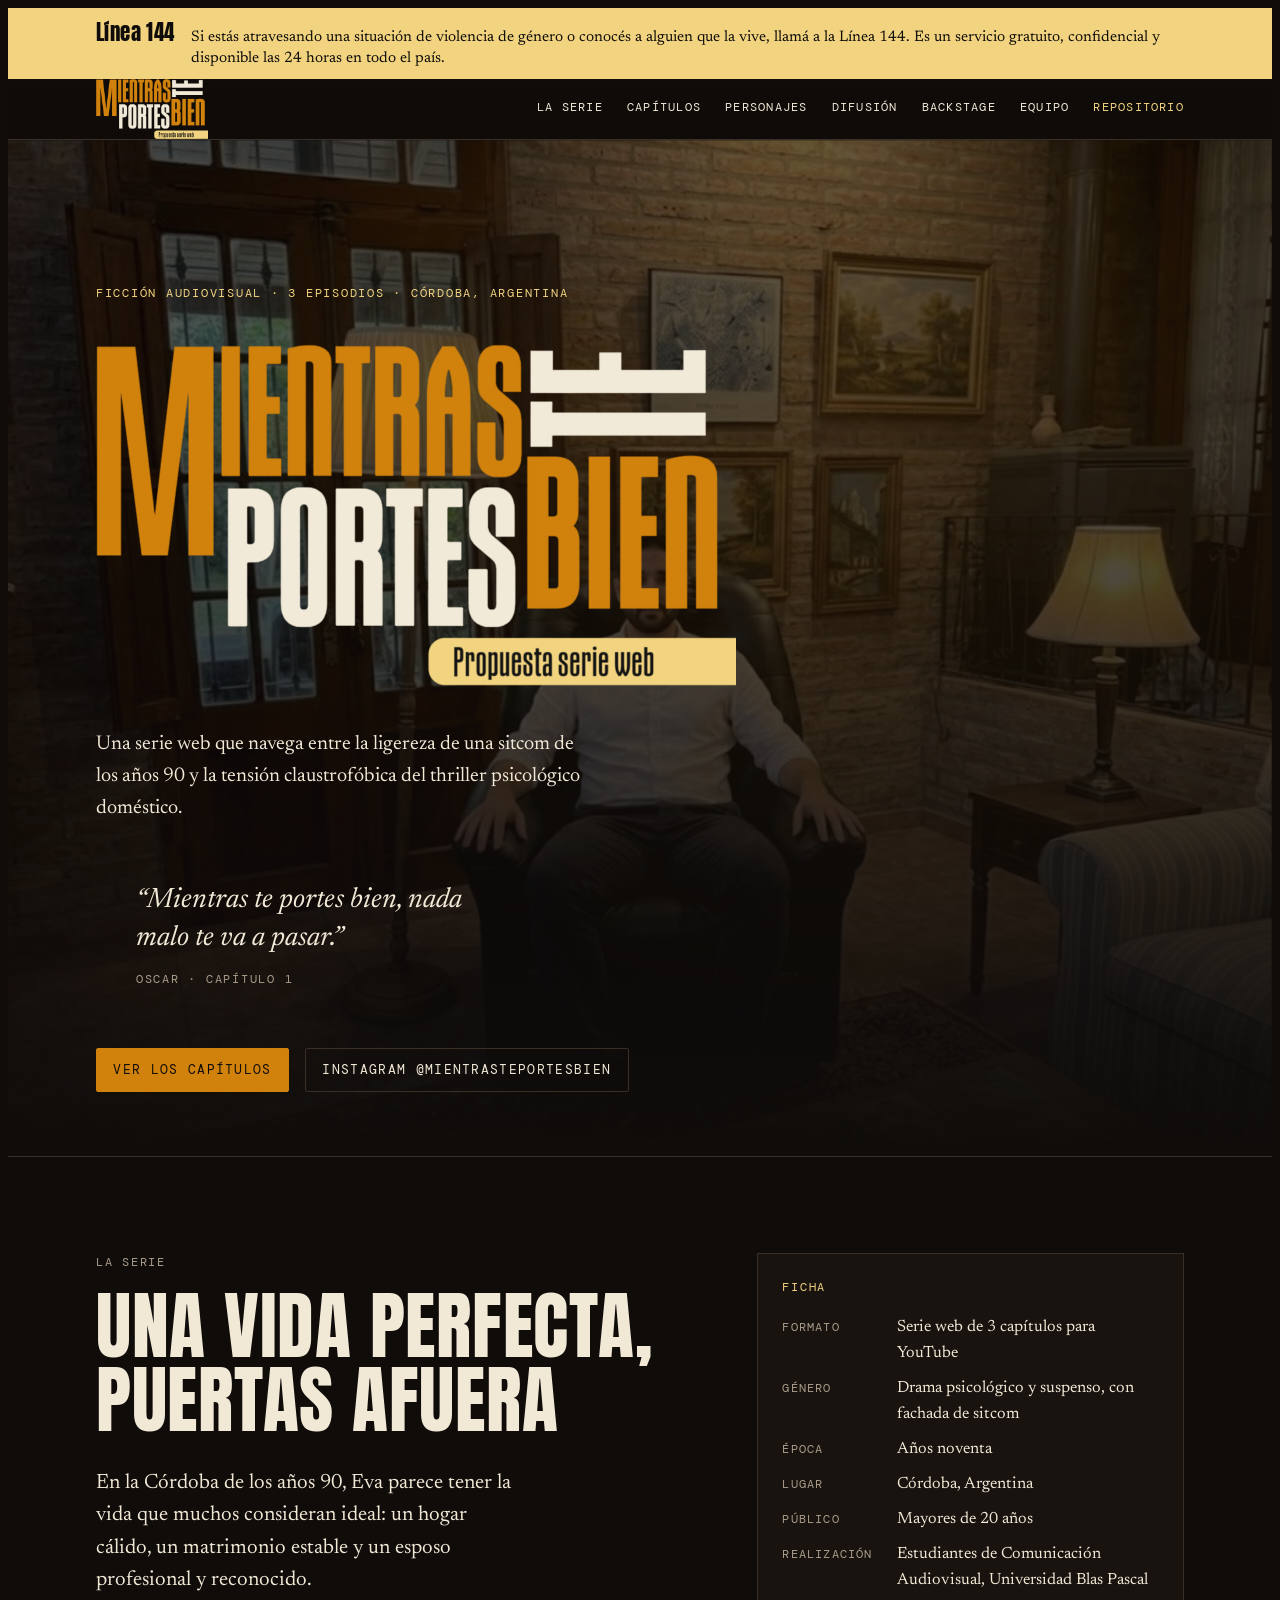
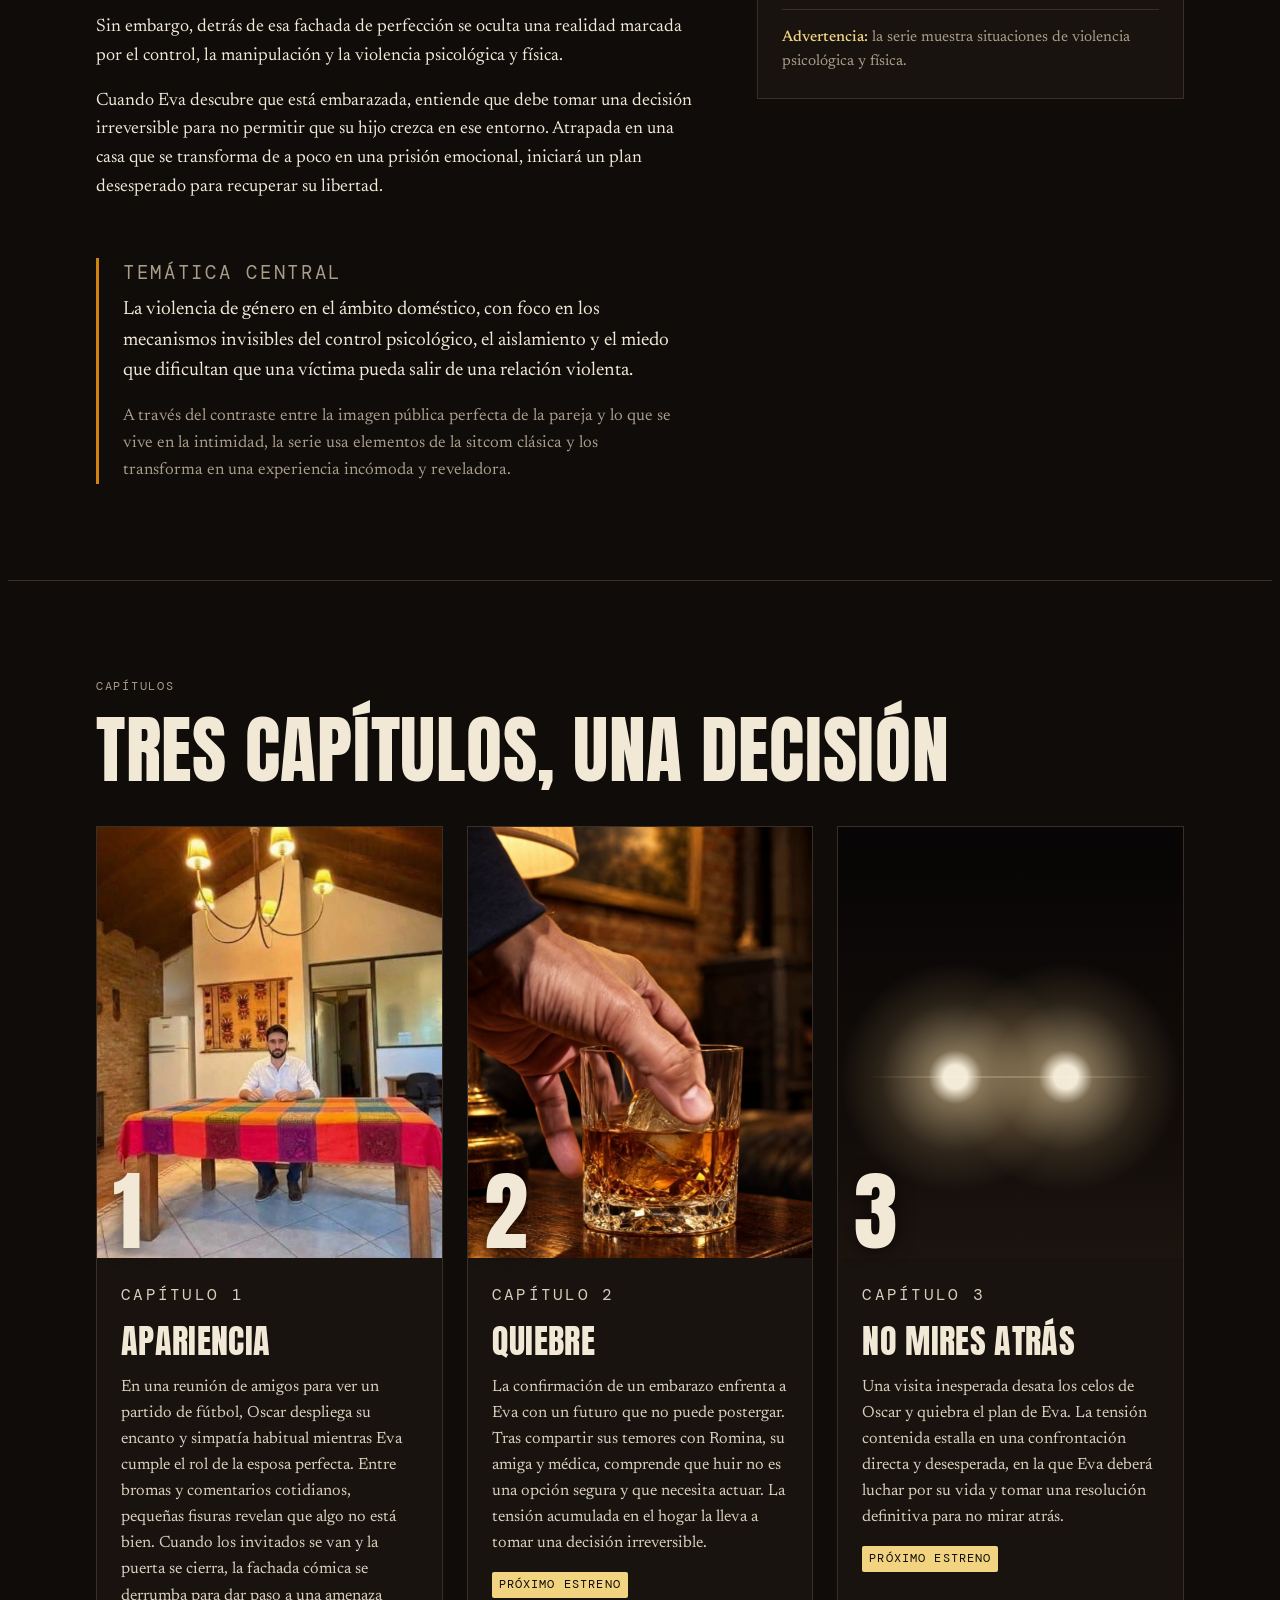
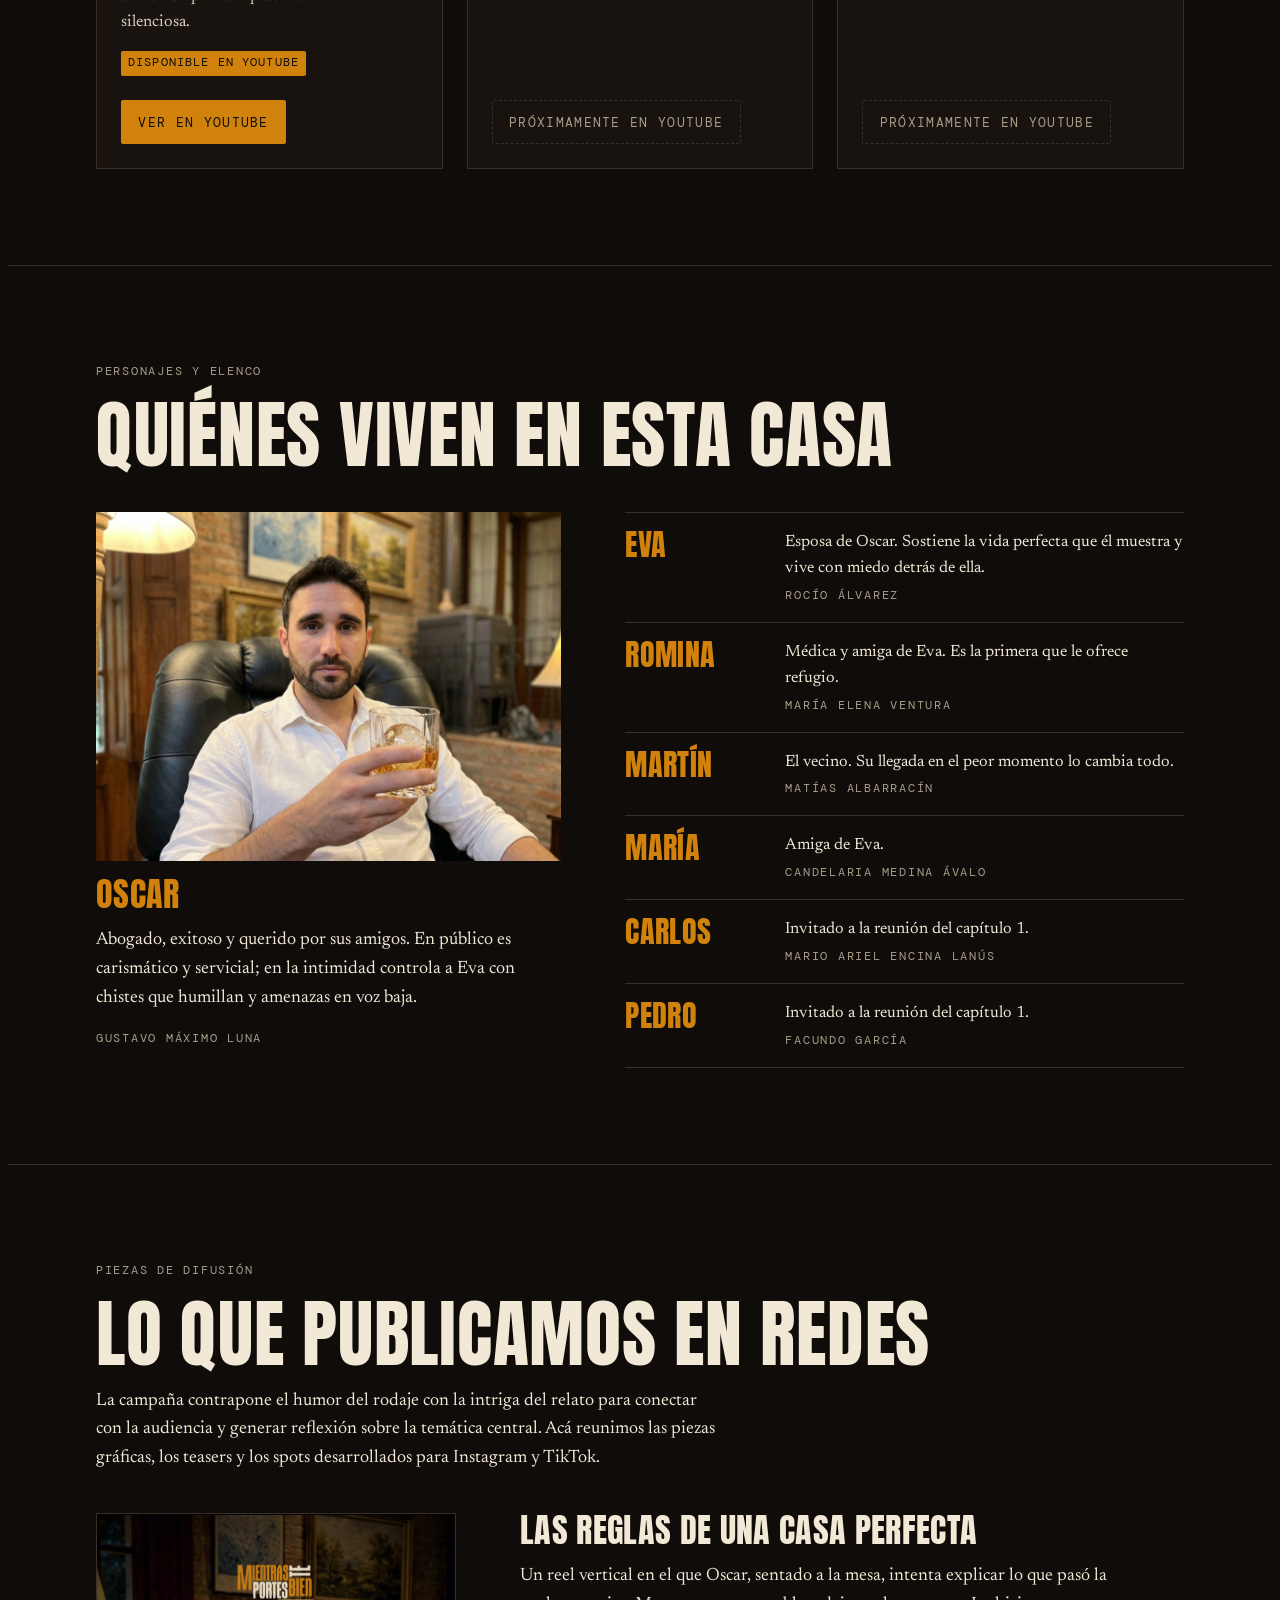
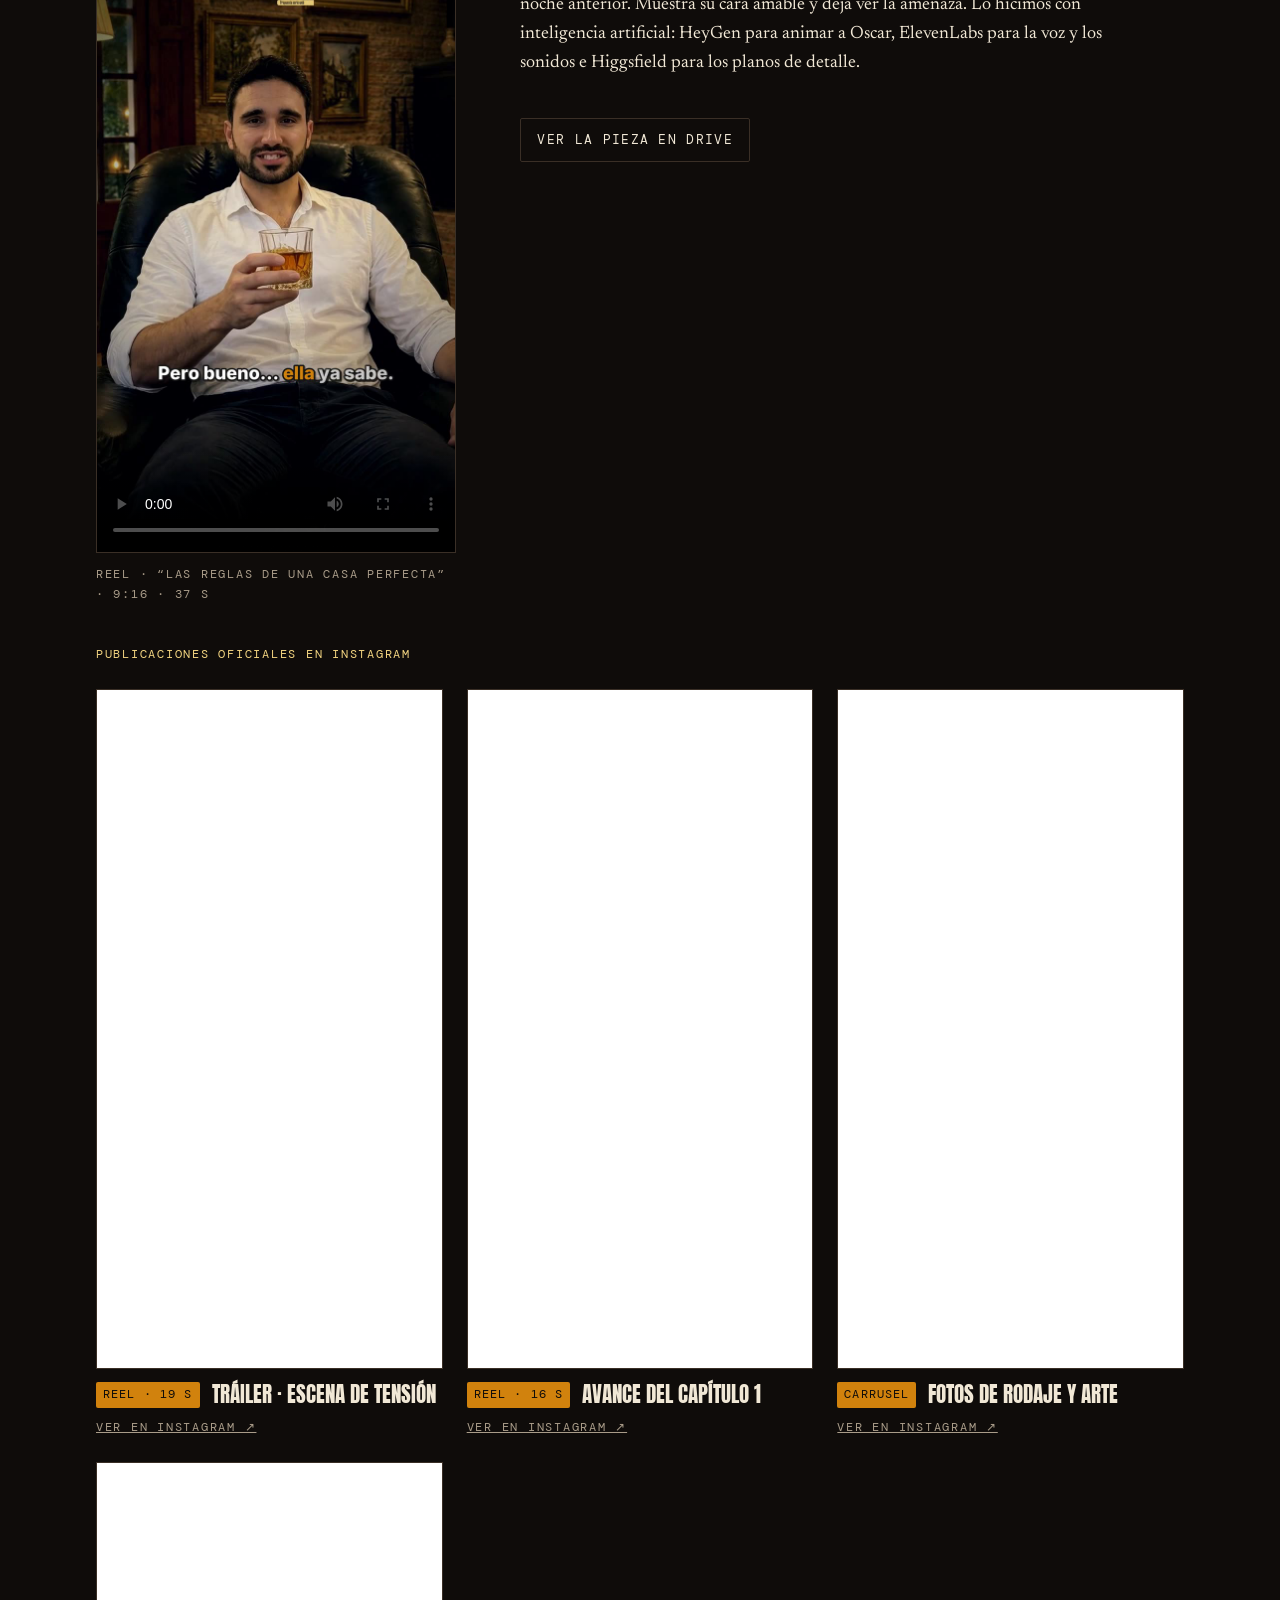
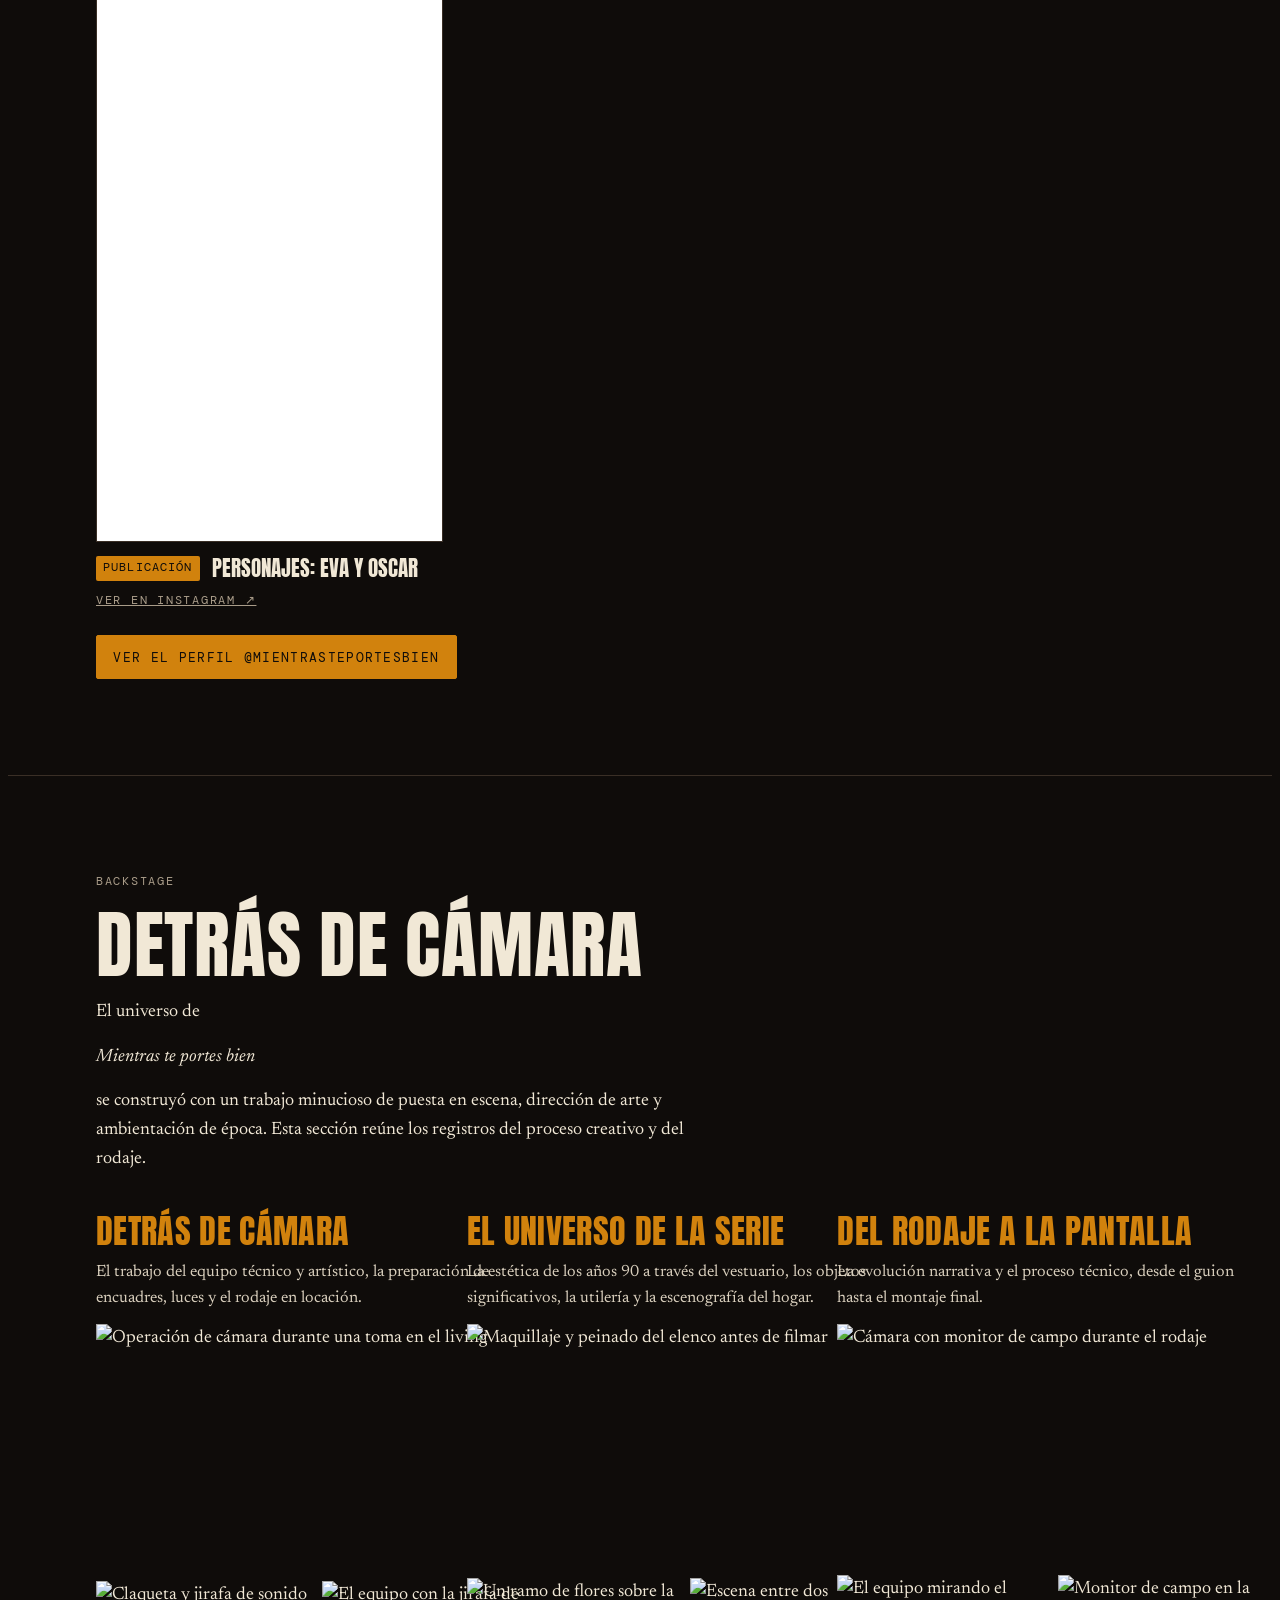
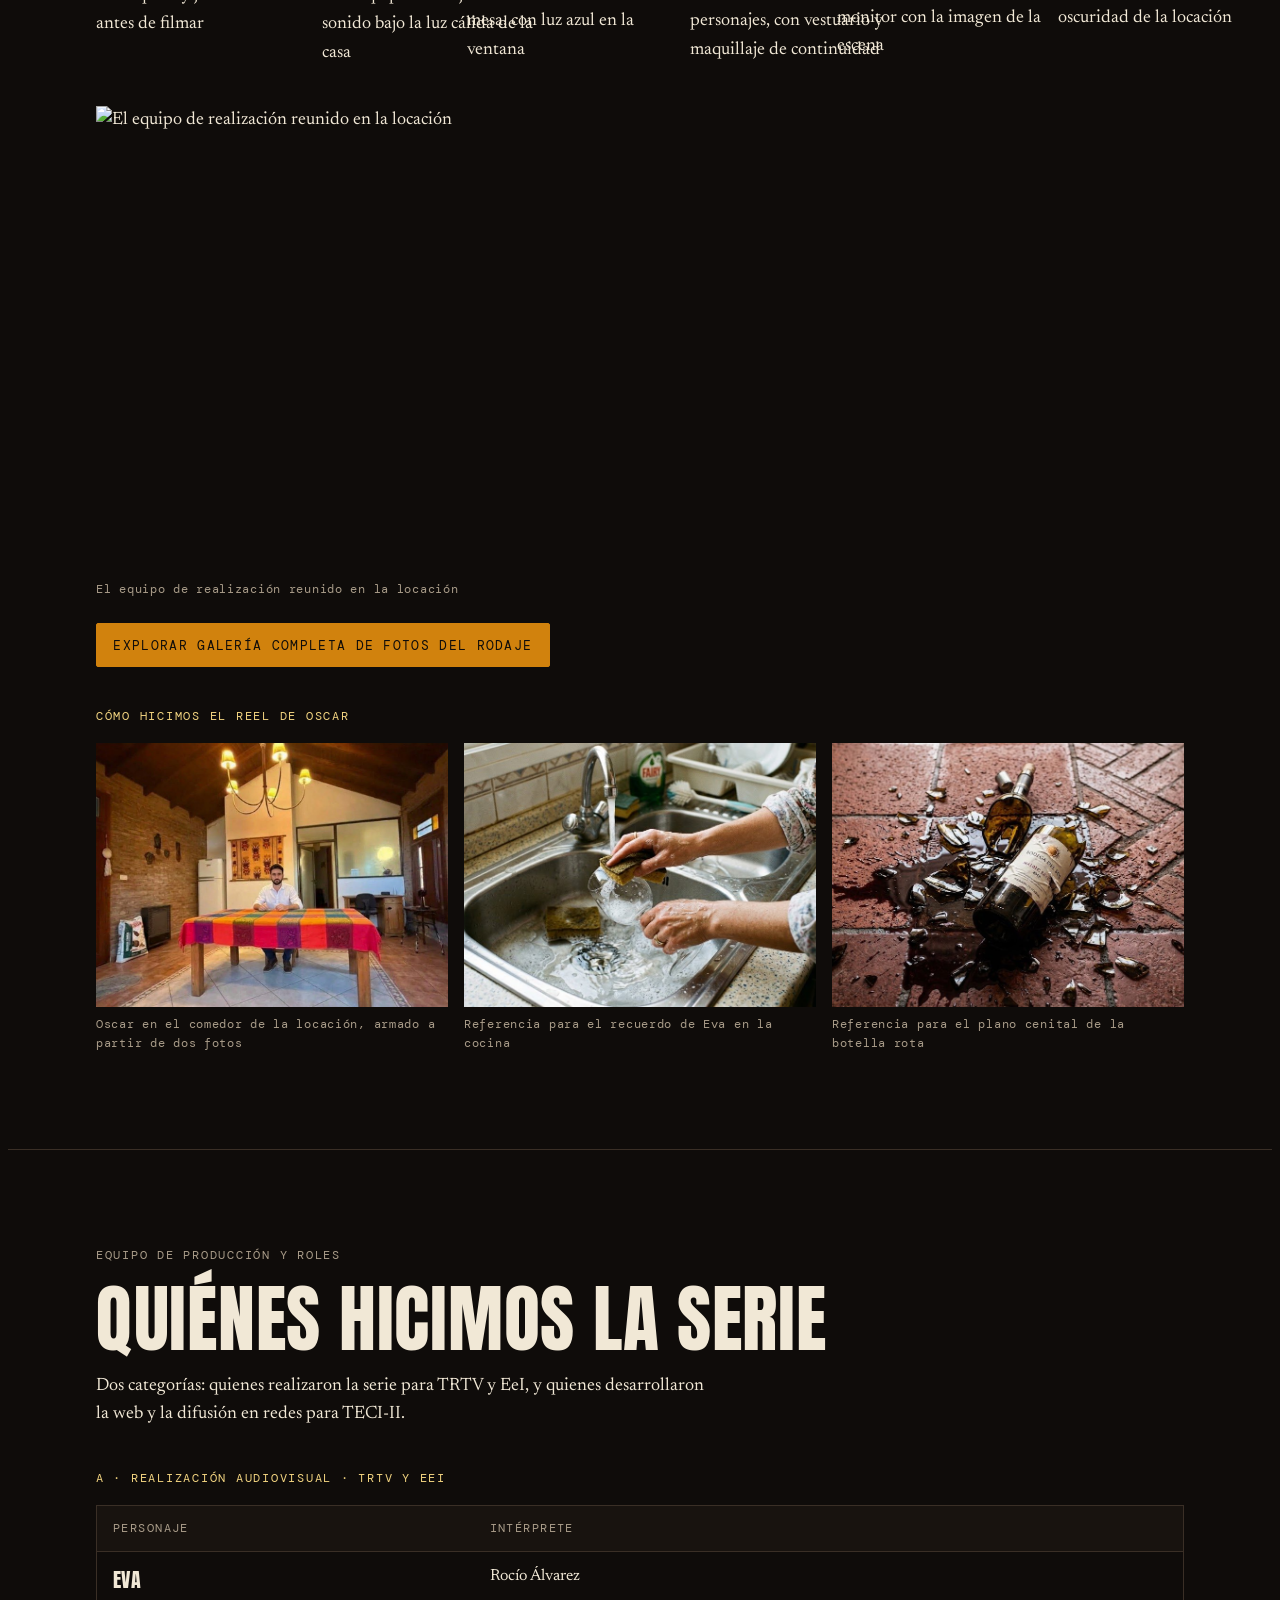
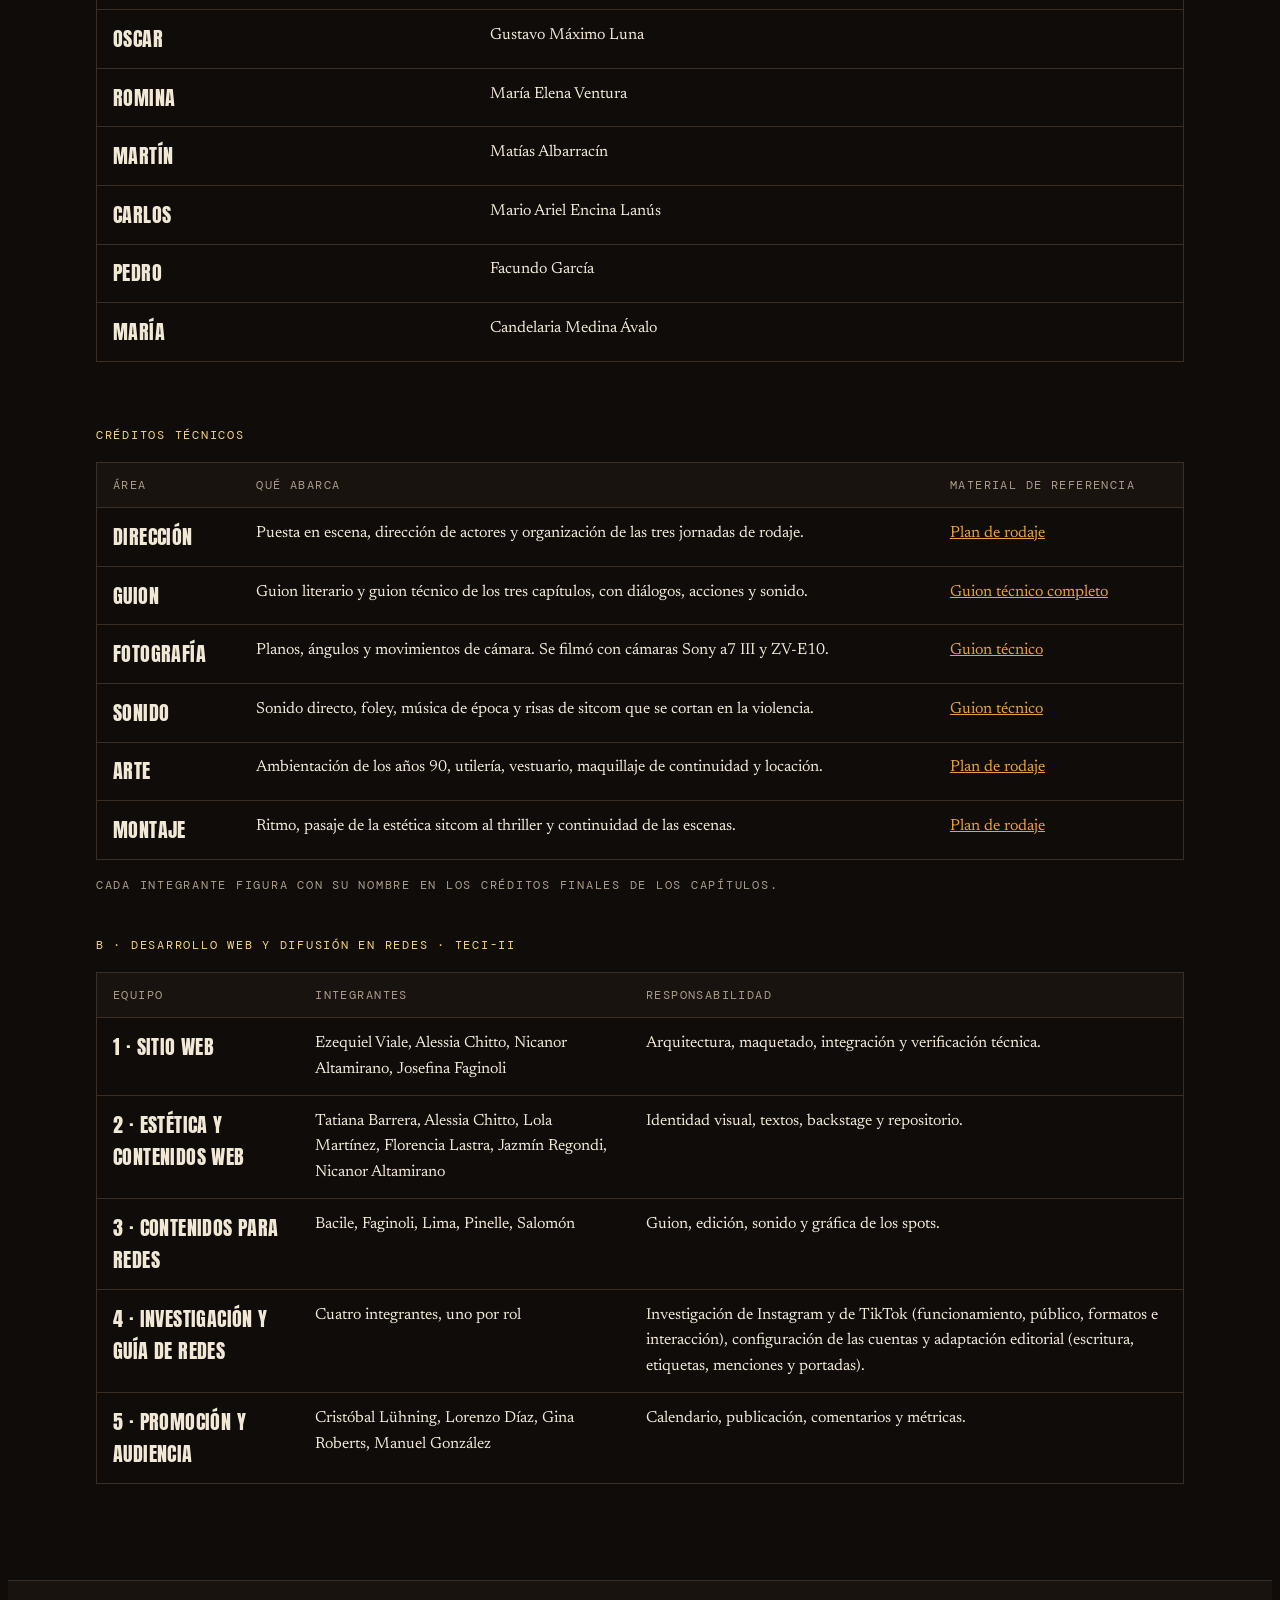
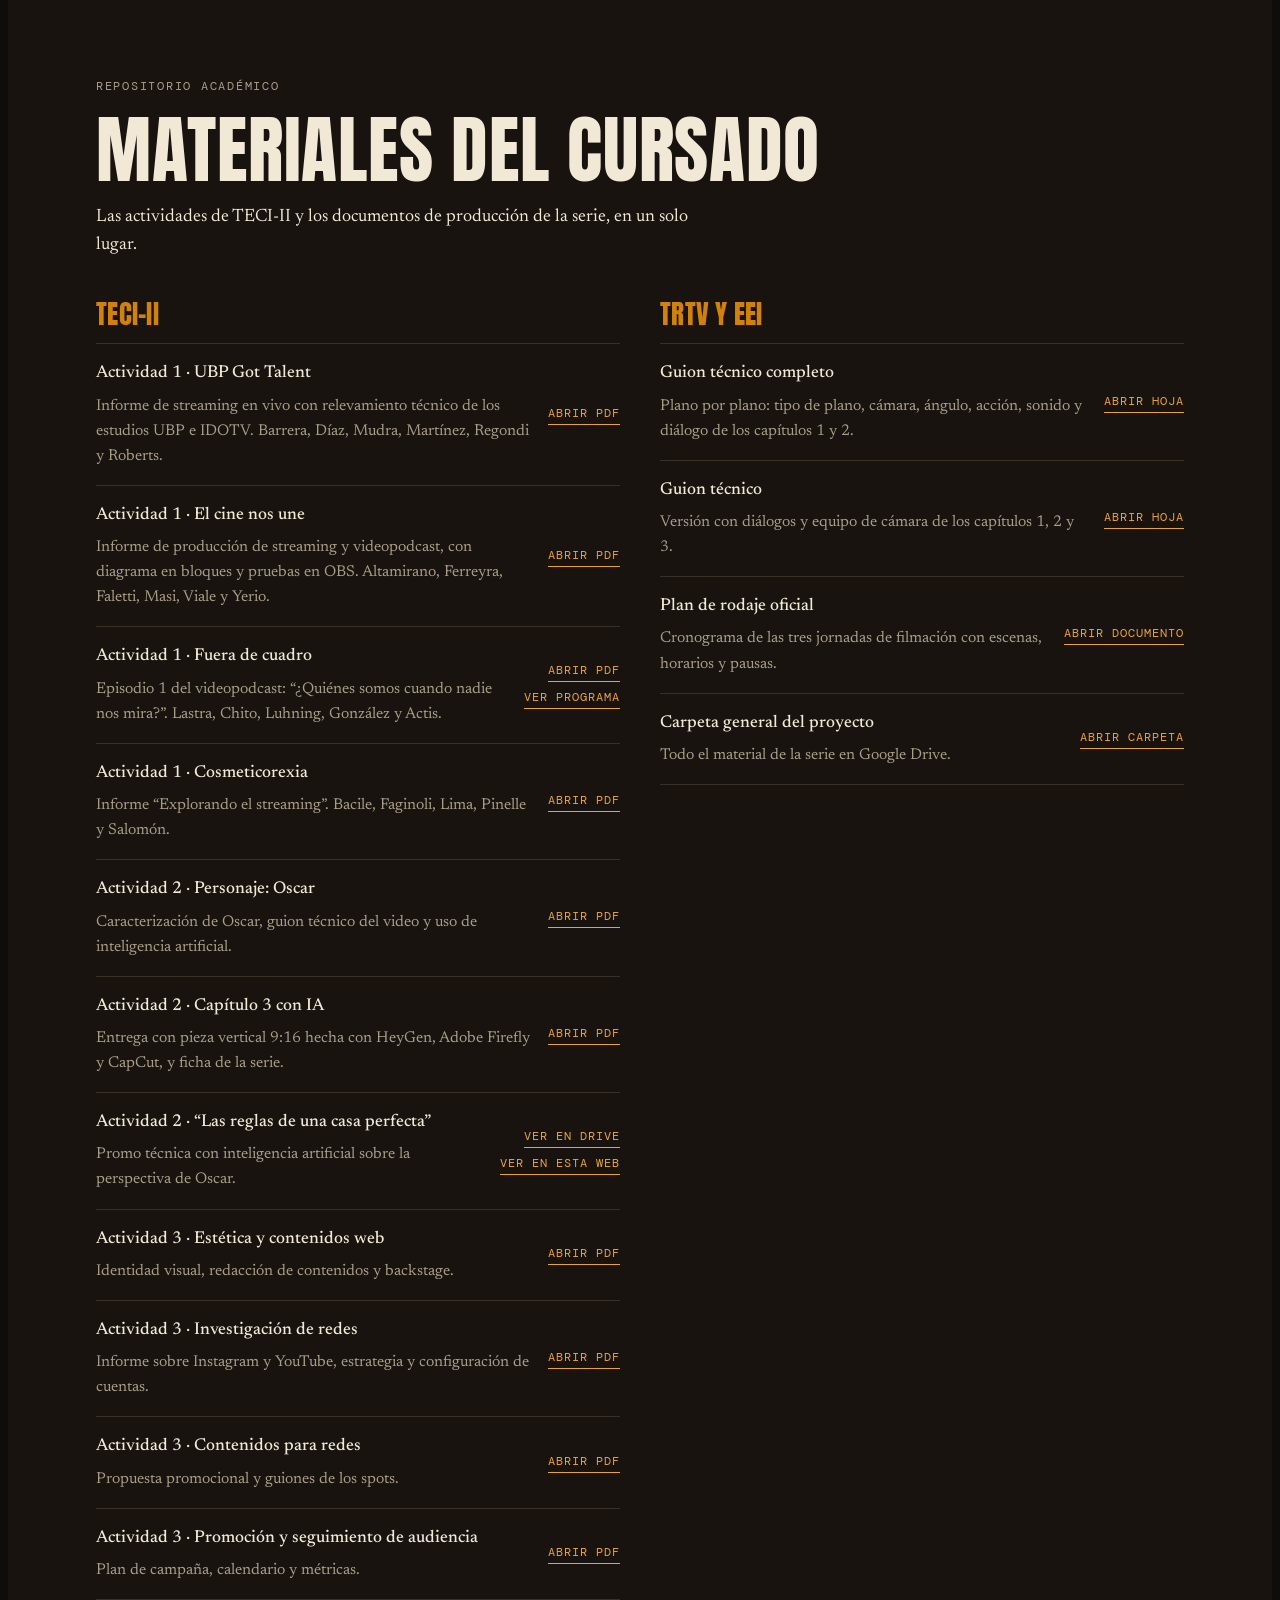
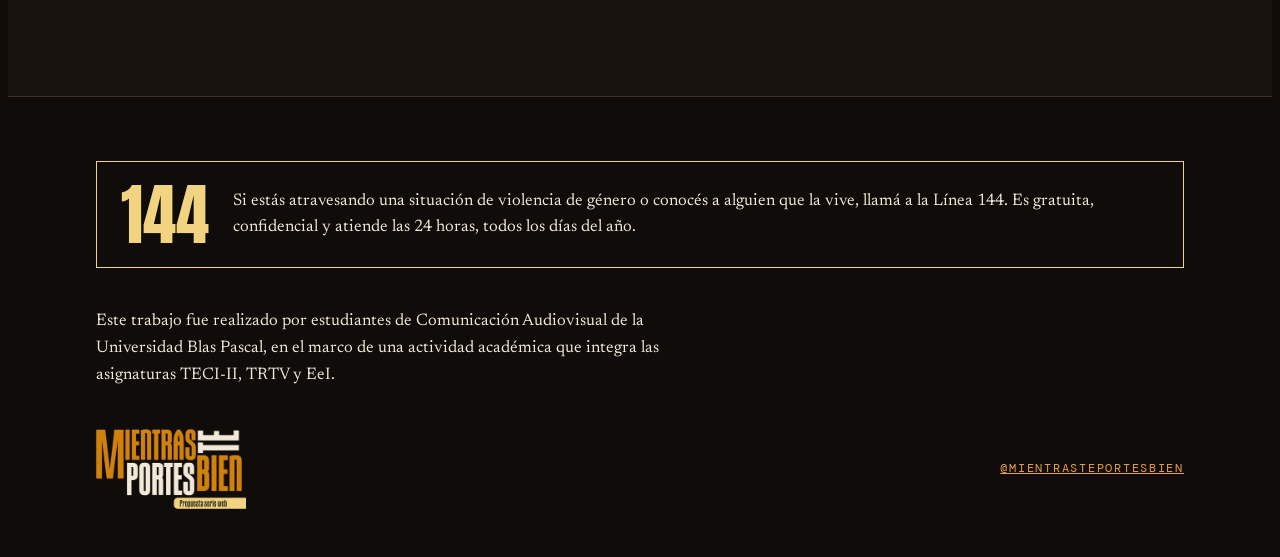
==== commit a8aefd14: "Add files via upload" ====
--- a/index.html
+++ b/index.html
@@ -270,6 +270,11 @@
 @media (max-width:1000px){.igcards{grid-template-columns:repeat(3,minmax(0,1fr))}}
 @media (max-width:560px){.igcards{grid-template-columns:minmax(0,1fr)}.igcard{grid-template-columns:minmax(0,1fr) minmax(0,1.6fr);grid-template-rows:auto}.igcard__img{aspect-ratio:auto;min-height:100%}.item__a{justify-items:start}}
 
+.igembeds{display:grid;grid-template-columns:repeat(auto-fit,minmax(280px,1fr));gap:var(--s3);margin-top:var(--s3)}
+.igembed{margin:0;display:grid;gap:.6rem;align-content:start;min-width:0}
+.igembed iframe{width:100%;height:680px;border:1px solid var(--line);background:#fff;display:block}
+.igembed figcaption{display:flex;flex-wrap:wrap;gap:.4rem .75rem;align-items:center}
+.igembed strong{font-family:var(--display);font-weight:400;font-size:1.3rem;text-transform:uppercase}
 </style>
 </head>
 <body>
@@ -418,13 +423,13 @@
         </div>
       </div>
       <p class="subhead">Publicaciones oficiales en Instagram</p>
-      <div class="igcards">
-        <a class="igcard" href="https://www.instagram.com/reel/De-aeOlAfv4/" target="_blank" rel="noopener"><span class="igcard__img" style="background-image:url('assets/whisky.jpg')" role="img" aria-label="Tráiler · Escena de tensión"></span><span class="igcard__body"><span class="chip chip--ok">Reel · 19 s</span><strong>Tráiler · Escena de tensión</strong><span class="label">Ver en Instagram ↗</span></span></a>
-        <a class="igcard" href="https://www.instagram.com/reel/De9YpHkAYJ8/" target="_blank" rel="noopener"><span class="igcard__img" style="background-image:url('assets/comedor.jpg')" role="img" aria-label="Avance del capítulo 1"></span><span class="igcard__body"><span class="chip chip--ok">Reel · 16 s</span><strong>Avance del capítulo 1</strong><span class="label">Ver en Instagram ↗</span></span></a>
-        <a class="igcard" href="https://www.instagram.com/p/De8c0C-DOJR/" target="_blank" rel="noopener"><span class="igcard__img" style="background-image:url('assets/bs-05.jpg')" role="img" aria-label="Fotos de rodaje y arte"></span><span class="igcard__body"><span class="chip chip--ok">Carrusel</span><strong>Fotos de rodaje y arte</strong><span class="label">Ver en Instagram ↗</span></span></a>
-        <a class="igcard" href="https://www.instagram.com/p/De9e8ktl_Y6/" target="_blank" rel="noopener"><span class="igcard__img" style="background-image:url('assets/oscar.jpg')" role="img" aria-label="Personajes: Eva y Oscar"></span><span class="igcard__body"><span class="chip chip--ok">Publicación</span><strong>Personajes: Eva y Oscar</strong><span class="label">Ver en Instagram ↗</span></span></a>
-        <a class="igcard" href="https://www.instagram.com/mientrasteportesbien/" target="_blank" rel="noopener"><span class="igcard__img igcard__img--logo" style="background-image:url('assets/logo-sm.png')" role="img" aria-label="@mientrasteportesbien"></span><span class="igcard__body"><span class="chip chip--ok">Perfil oficial</span><strong>@mientrasteportesbien</strong><span class="label">Ver en Instagram ↗</span></span></a>
-      </div>
+      <div class="igembeds">
+        <figure class="igembed"><iframe src="https://www.instagram.com/reel/De-aeOlAfv4/embed/" title="Tráiler · Escena de tensión" loading="lazy" scrolling="no" allowfullscreen></iframe><figcaption><span class="chip chip--ok">Reel · 19 s</span> <strong>Tráiler · Escena de tensión</strong><a class="label" href="https://www.instagram.com/reel/De-aeOlAfv4/" target="_blank" rel="noopener">Ver en Instagram ↗</a></figcaption></figure>
+        <figure class="igembed"><iframe src="https://www.instagram.com/reel/De9YpHkAYJ8/embed/" title="Avance del capítulo 1" loading="lazy" scrolling="no" allowfullscreen></iframe><figcaption><span class="chip chip--ok">Reel · 16 s</span> <strong>Avance del capítulo 1</strong><a class="label" href="https://www.instagram.com/reel/De9YpHkAYJ8/" target="_blank" rel="noopener">Ver en Instagram ↗</a></figcaption></figure>
+        <figure class="igembed"><iframe src="https://www.instagram.com/p/De8c0C-DOJR/embed/" title="Fotos de rodaje y arte" loading="lazy" scrolling="no" allowfullscreen></iframe><figcaption><span class="chip chip--ok">Carrusel</span> <strong>Fotos de rodaje y arte</strong><a class="label" href="https://www.instagram.com/p/De8c0C-DOJR/" target="_blank" rel="noopener">Ver en Instagram ↗</a></figcaption></figure>
+        <figure class="igembed"><iframe src="https://www.instagram.com/p/De9e8ktl_Y6/embed/" title="Personajes: Eva y Oscar" loading="lazy" scrolling="no" allowfullscreen></iframe><figcaption><span class="chip chip--ok">Publicación</span> <strong>Personajes: Eva y Oscar</strong><a class="label" href="https://www.instagram.com/p/De9e8ktl_Y6/" target="_blank" rel="noopener">Ver en Instagram ↗</a></figcaption></figure>
+      </div>
+      <div class="ctas galeria"><a class="btn" href="https://www.instagram.com/mientrasteportesbien/" target="_blank" rel="noopener">Ver el perfil @mientrasteportesbien</a></div>
     </div>
   </section>
 
@@ -436,11 +441,11 @@
         <p class="prose">El universo de <em>Mientras te portes bien</em> se construyó con un trabajo minucioso de puesta en escena, dirección de arte y ambientación de época. Esta sección reúne los registros del proceso creativo y del rodaje.</p>
       </div>
       <div class="bloques">
-        <div class="bloque"><h3>Detrás de cámara</h3><p>El trabajo del equipo técnico y artístico, la preparación de encuadres, luces y el rodaje en locación.</p><div class="minis"><img src="assets/bs-01.jpg" alt="Operación de cámara durante una toma en el living" loading="lazy" width="1400" height="788"><img src="assets/bs-02.jpg" alt="Claqueta y jirafa de sonido antes de filmar" loading="lazy" width="1400" height="788"><img src="assets/bs-03.jpg" alt="El equipo con la jirafa de sonido bajo la luz cálida de la casa" loading="lazy" width="1400" height="788"></div></div>
-        <div class="bloque"><h3>El universo de la serie</h3><p>La estética de los años 90 a través del vestuario, los objetos significativos, la utilería y la escenografía del hogar.</p><div class="minis"><img src="assets/bs-04.jpg" alt="Maquillaje y peinado del elenco antes de filmar" loading="lazy" width="1400" height="788"><img src="assets/bs-05.jpg" alt="Un ramo de flores sobre la mesa, con luz azul en la ventana" loading="lazy" width="1400" height="788"><img src="assets/bs-06.jpg" alt="Escena entre dos personajes, con vestuario y maquillaje de continuidad" loading="lazy" width="1400" height="788"></div></div>
-        <div class="bloque"><h3>Del rodaje a la pantalla</h3><p>La evolución narrativa y el proceso técnico, desde el guion hasta el montaje final.</p><div class="minis"><img src="assets/bs-07.jpg" alt="Cámara con monitor de campo durante el rodaje" loading="lazy" width="1400" height="788"><img src="assets/bs-08.jpg" alt="El equipo mirando el monitor con la imagen de la escena" loading="lazy" width="1400" height="788"><img src="assets/bs-09.jpg" alt="Monitor de campo en la oscuridad de la locación" loading="lazy" width="1400" height="788"></div></div>
-      </div>
-      <figure class="bs-wide"><img src="assets/bs-10.jpg" alt="El equipo de realización reunido en la locación" loading="lazy" width="1400" height="788"><figcaption>El equipo de realización reunido en la locación</figcaption></figure>
+        <div class="bloque"><h3>Detrás de cámara</h3><p>El trabajo del equipo técnico y artístico, la preparación de encuadres, luces y el rodaje en locación.</p><div class="minis"><img src="assets/bs-01.jpg" alt="Operación de cámara durante una toma en el living" width="1100" height="619"><img src="assets/bs-02.jpg" alt="Claqueta y jirafa de sonido antes de filmar" width="1100" height="619"><img src="assets/bs-03.jpg" alt="El equipo con la jirafa de sonido bajo la luz cálida de la casa" width="1100" height="619"></div></div>
+        <div class="bloque"><h3>El universo de la serie</h3><p>La estética de los años 90 a través del vestuario, los objetos significativos, la utilería y la escenografía del hogar.</p><div class="minis"><img src="assets/bs-04.jpg" alt="Maquillaje y peinado del elenco antes de filmar" width="1100" height="619"><img src="assets/bs-05.jpg" alt="Un ramo de flores sobre la mesa, con luz azul en la ventana" width="1100" height="619"><img src="assets/bs-06.jpg" alt="Escena entre dos personajes, con vestuario y maquillaje de continuidad" width="1100" height="619"></div></div>
+        <div class="bloque"><h3>Del rodaje a la pantalla</h3><p>La evolución narrativa y el proceso técnico, desde el guion hasta el montaje final.</p><div class="minis"><img src="assets/bs-07.jpg" alt="Cámara con monitor de campo durante el rodaje" width="1100" height="619"><img src="assets/bs-08.jpg" alt="El equipo mirando el monitor con la imagen de la escena" width="1100" height="619"><img src="assets/bs-09.jpg" alt="Monitor de campo en la oscuridad de la locación" width="1100" height="619"></div></div>
+      </div>
+      <figure class="bs-wide"><img src="assets/bs-10.jpg" alt="El equipo de realización reunido en la locación" width="1100" height="619"><figcaption>El equipo de realización reunido en la locación</figcaption></figure>
       <div class="ctas galeria"><a class="btn" href="https://drive.google.com/drive/folders/1WjcK-pxsHIi9lFhFVic_tJrG7EprTdwW" target="_blank" rel="noopener">Explorar galería completa de fotos del rodaje</a></div>
       <p class="subhead">Cómo hicimos el reel de Oscar</p>
       <div class="bs-grid">
@@ -485,7 +490,7 @@
       <div class="tabla tabla--wrap"><table>
         <thead><tr><th scope="col">Equipo</th><th scope="col">Integrantes</th><th scope="col">Responsabilidad</th></tr></thead>
         <tbody>
-          <tr><td>1 · Sitio web</td><td>Ezequiel Viale</td><td>Arquitectura, maquetado, integración y verificación técnica.</td></tr>
+          <tr><td>1 · Sitio web</td><td>Ezequiel Viale, Alessia Chitto, Nicanor Altamirano, Josefina Faginoli</td><td>Arquitectura, maquetado, integración y verificación técnica.</td></tr>
           <tr><td>2 · Estética y contenidos web</td><td>Tatiana Barrera, Alessia Chitto, Lola Martínez, Florencia Lastra, Jazmín Regondi, Nicanor Altamirano</td><td>Identidad visual, textos, backstage y repositorio.</td></tr>
           <tr><td>3 · Contenidos para redes</td><td>Bacile, Faginoli, Lima, Pinelle, Salomón</td><td>Guion, edición, sonido y gráfica de los spots.</td></tr>
           <tr><td>4 · Investigación y guía de redes</td><td>Cuatro integrantes, uno por rol</td><td>Investigación de Instagram y de TikTok (funcionamiento, público, formatos e interacción), configuración de las cuentas y adaptación editorial (escritura, etiquetas, menciones y portadas).</td></tr>
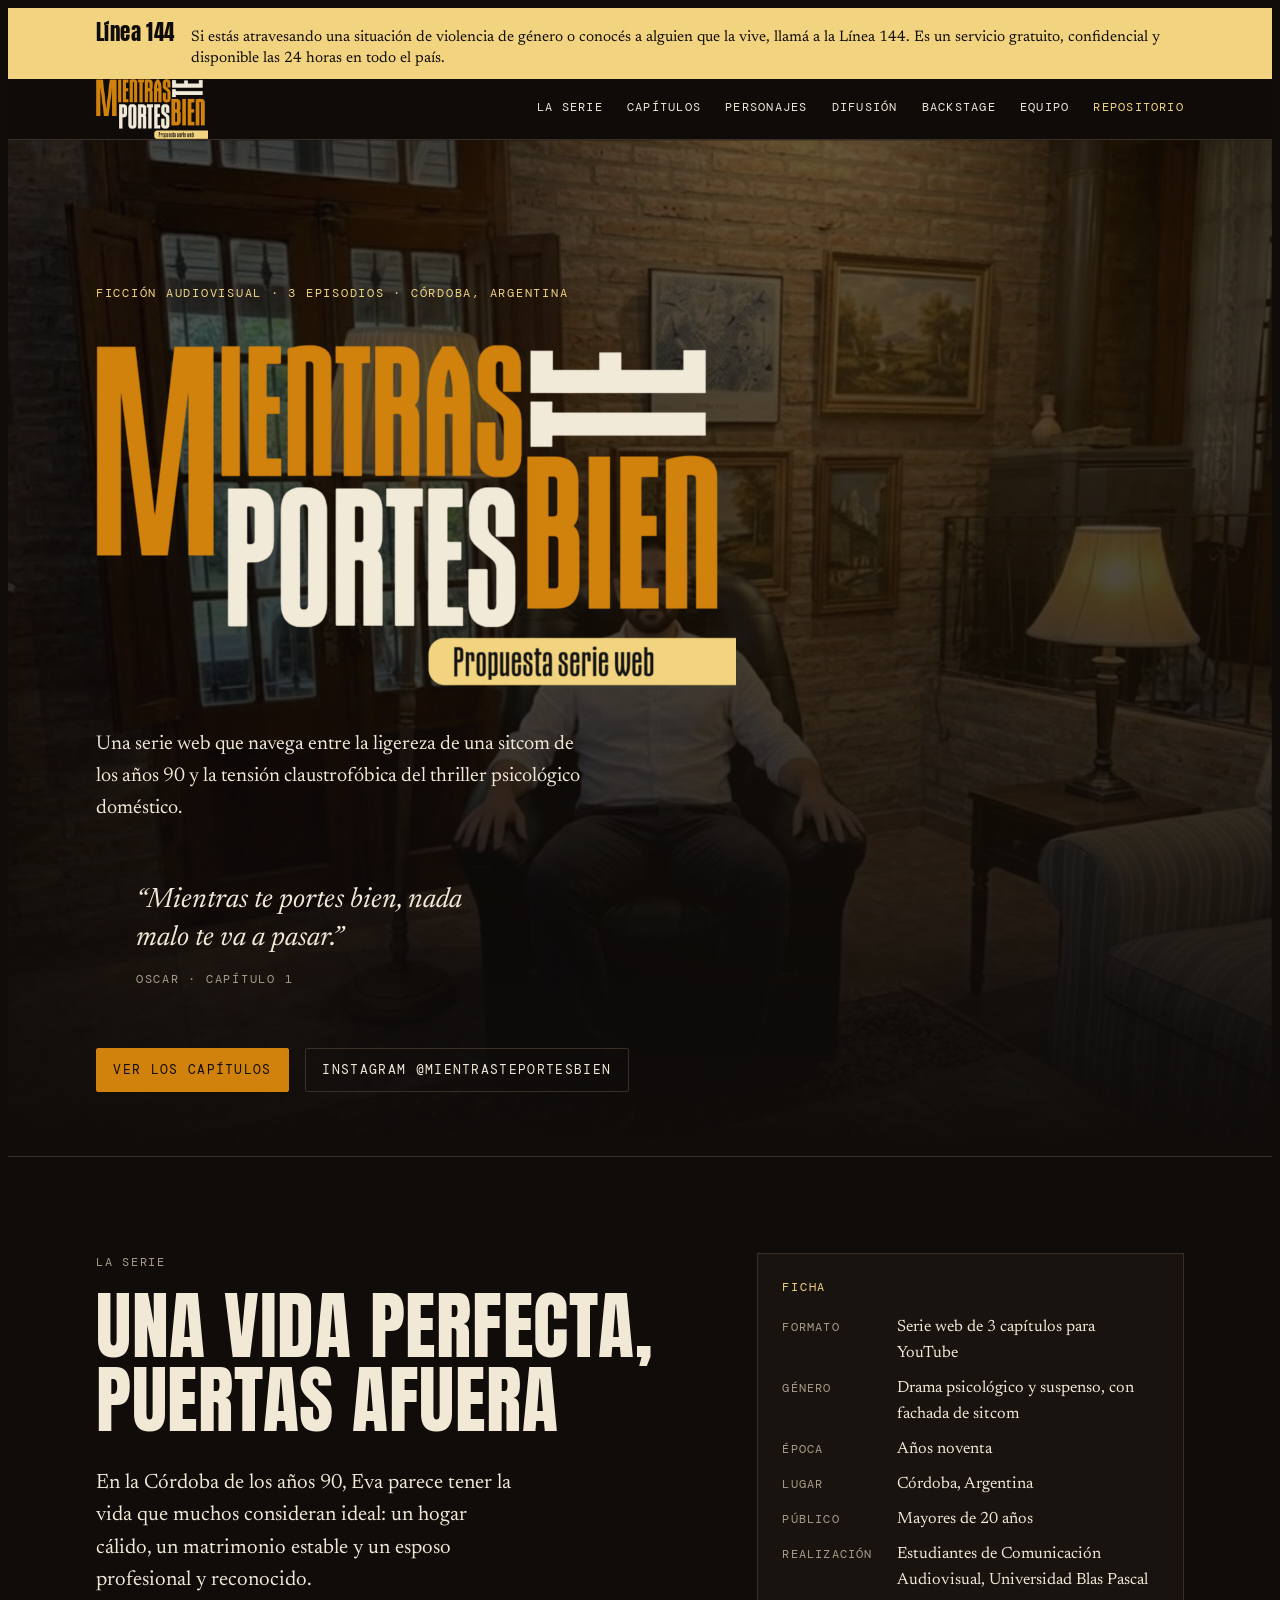
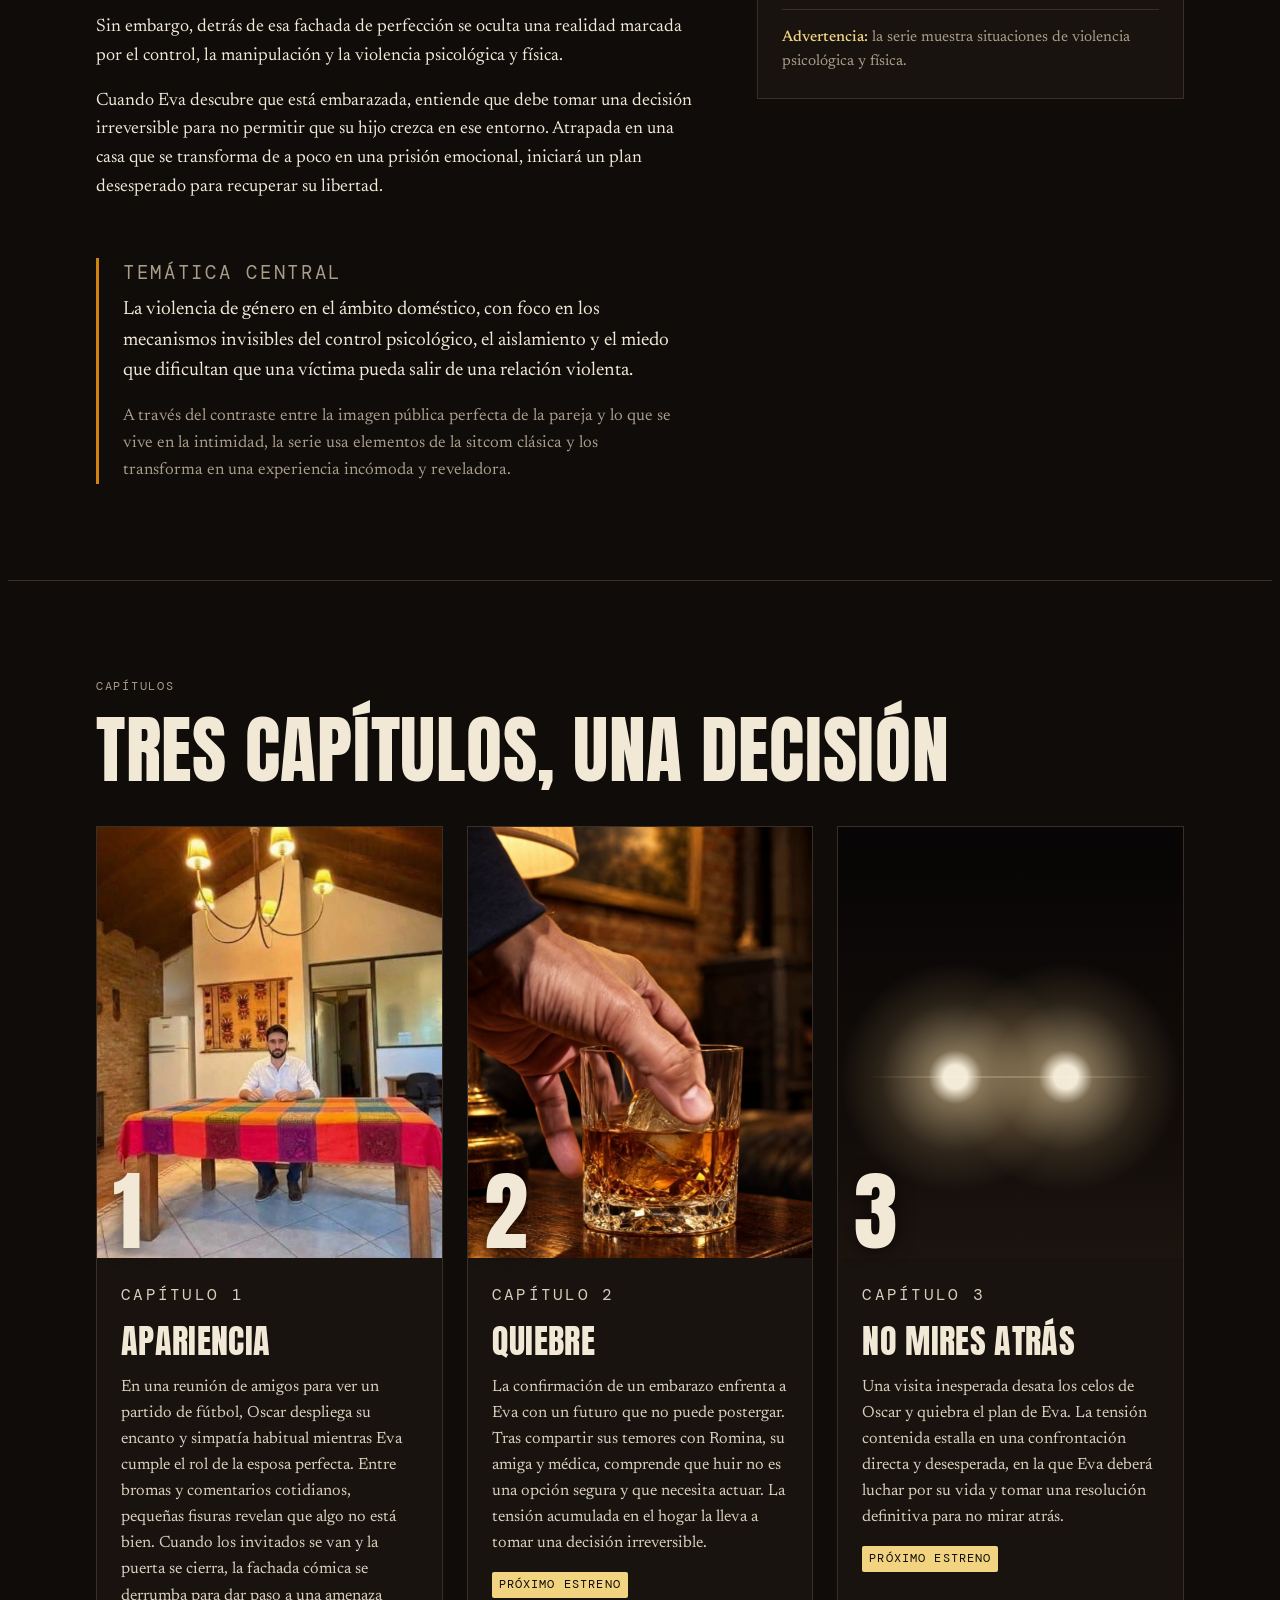
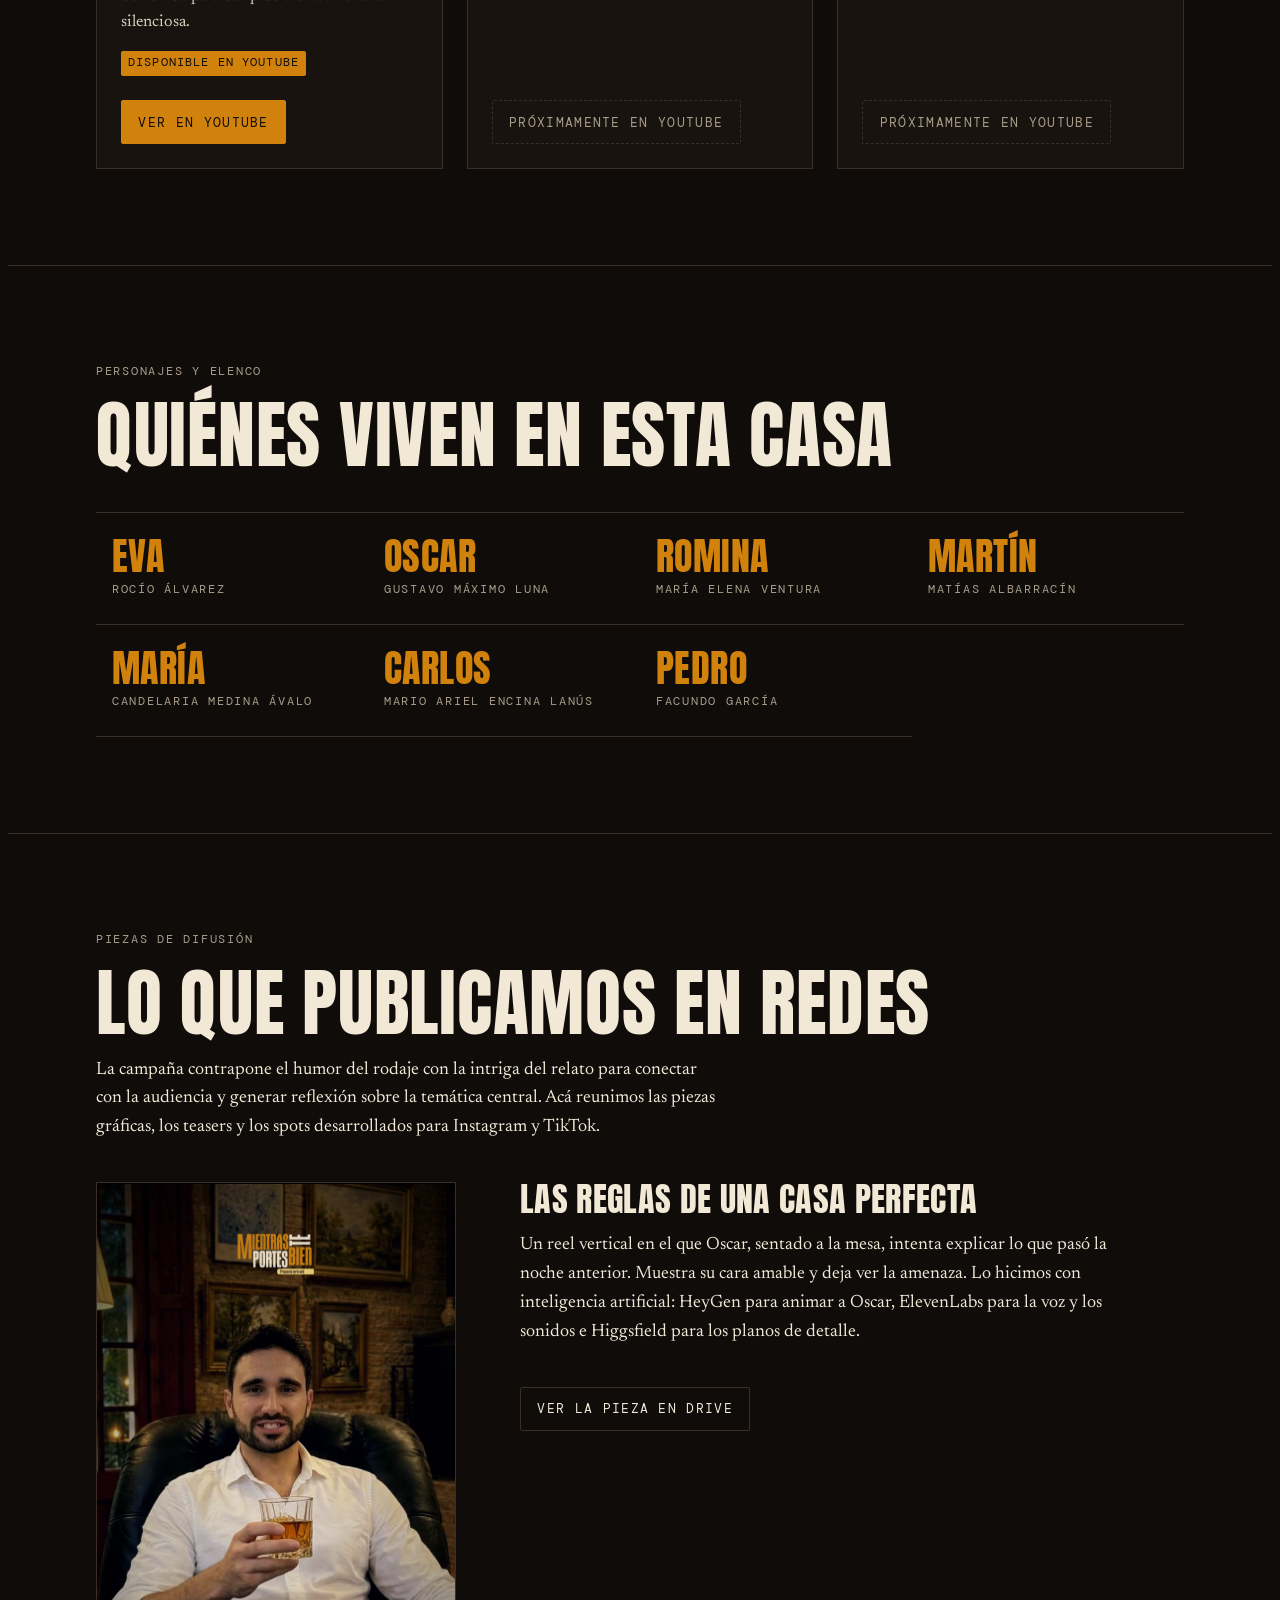
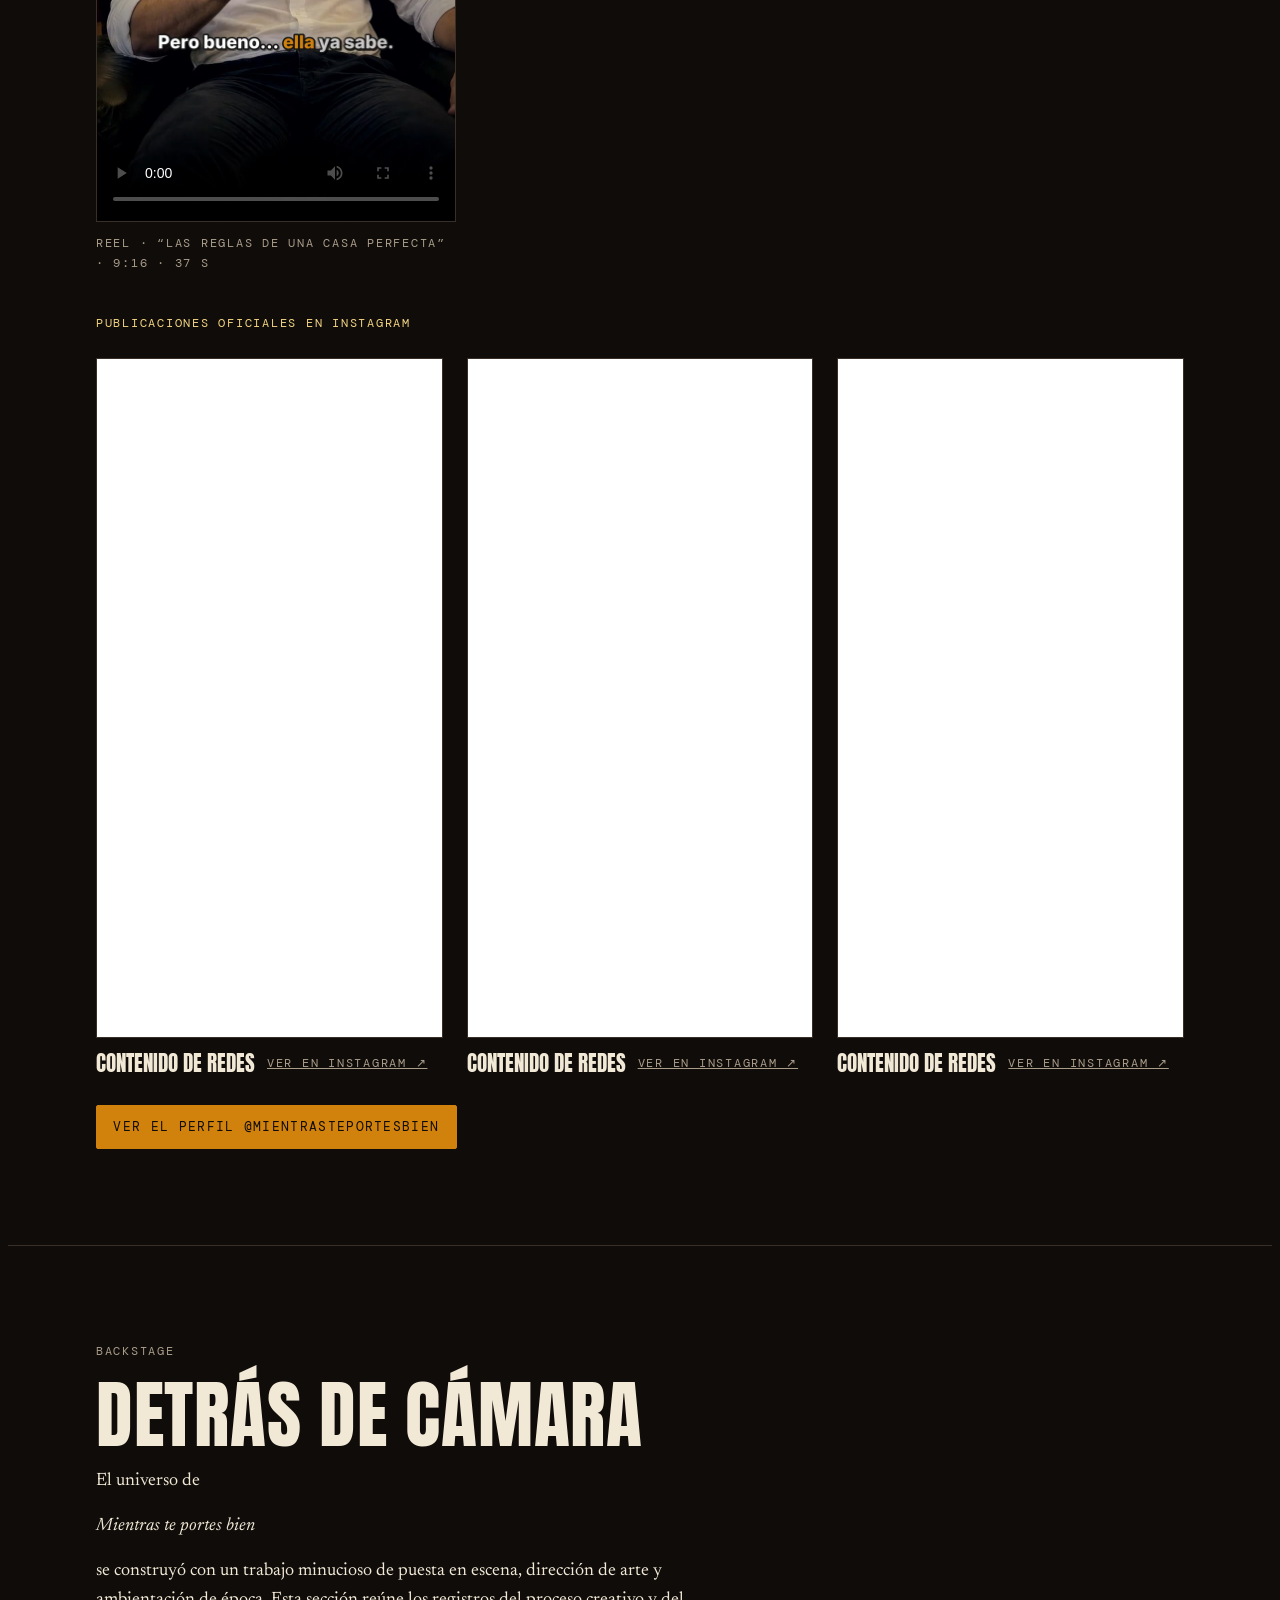
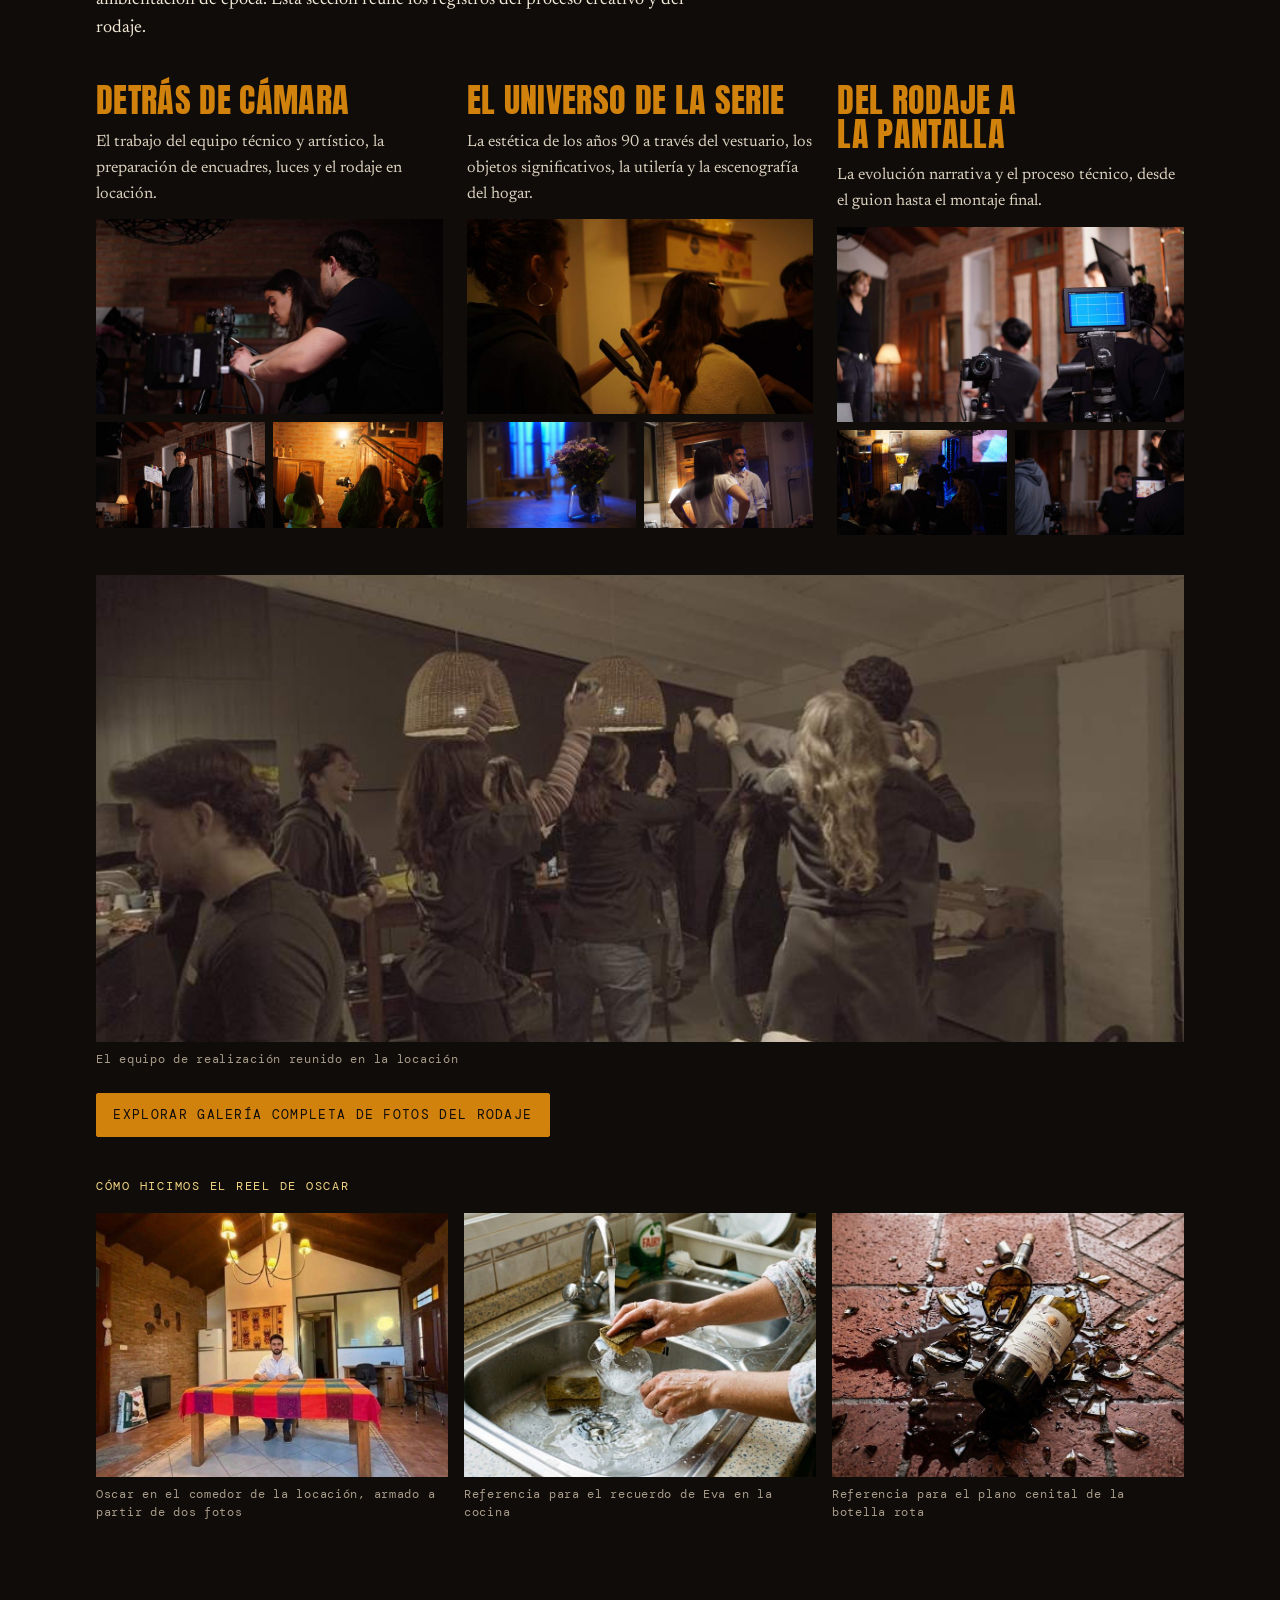
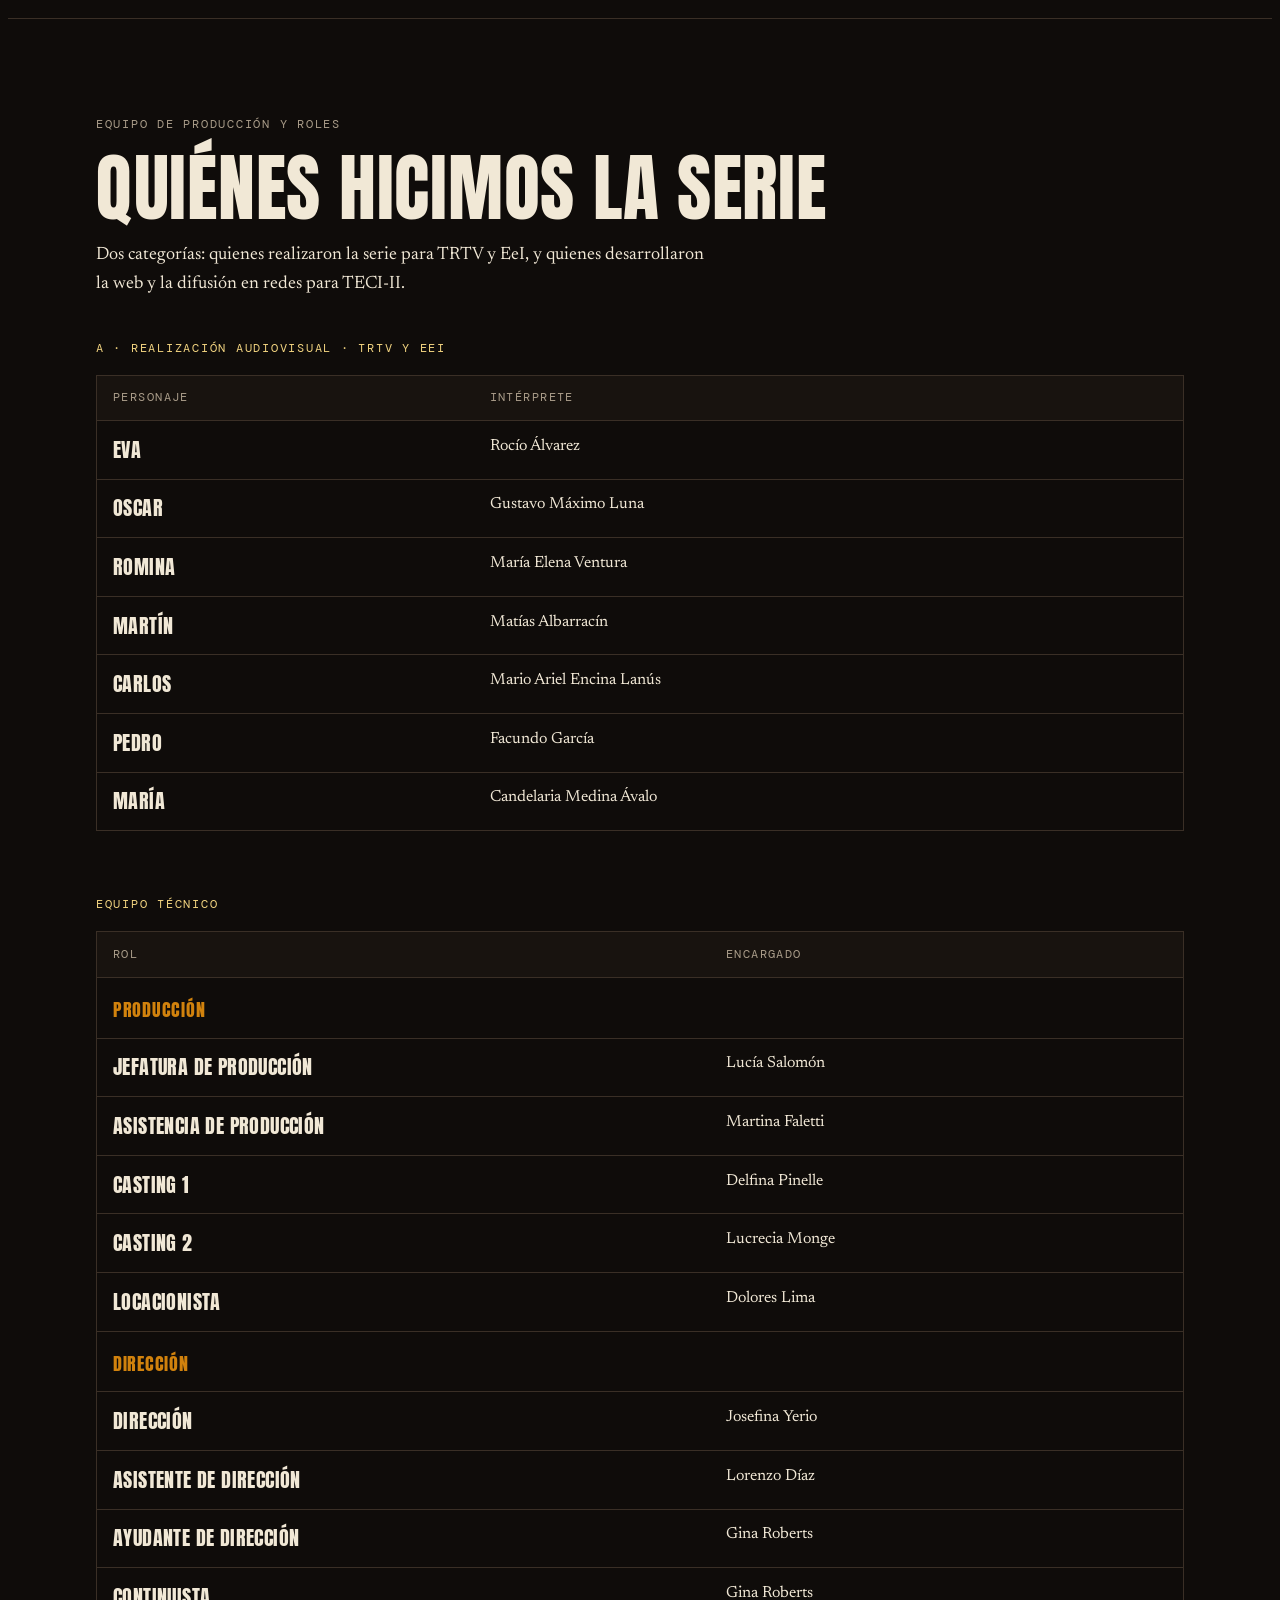
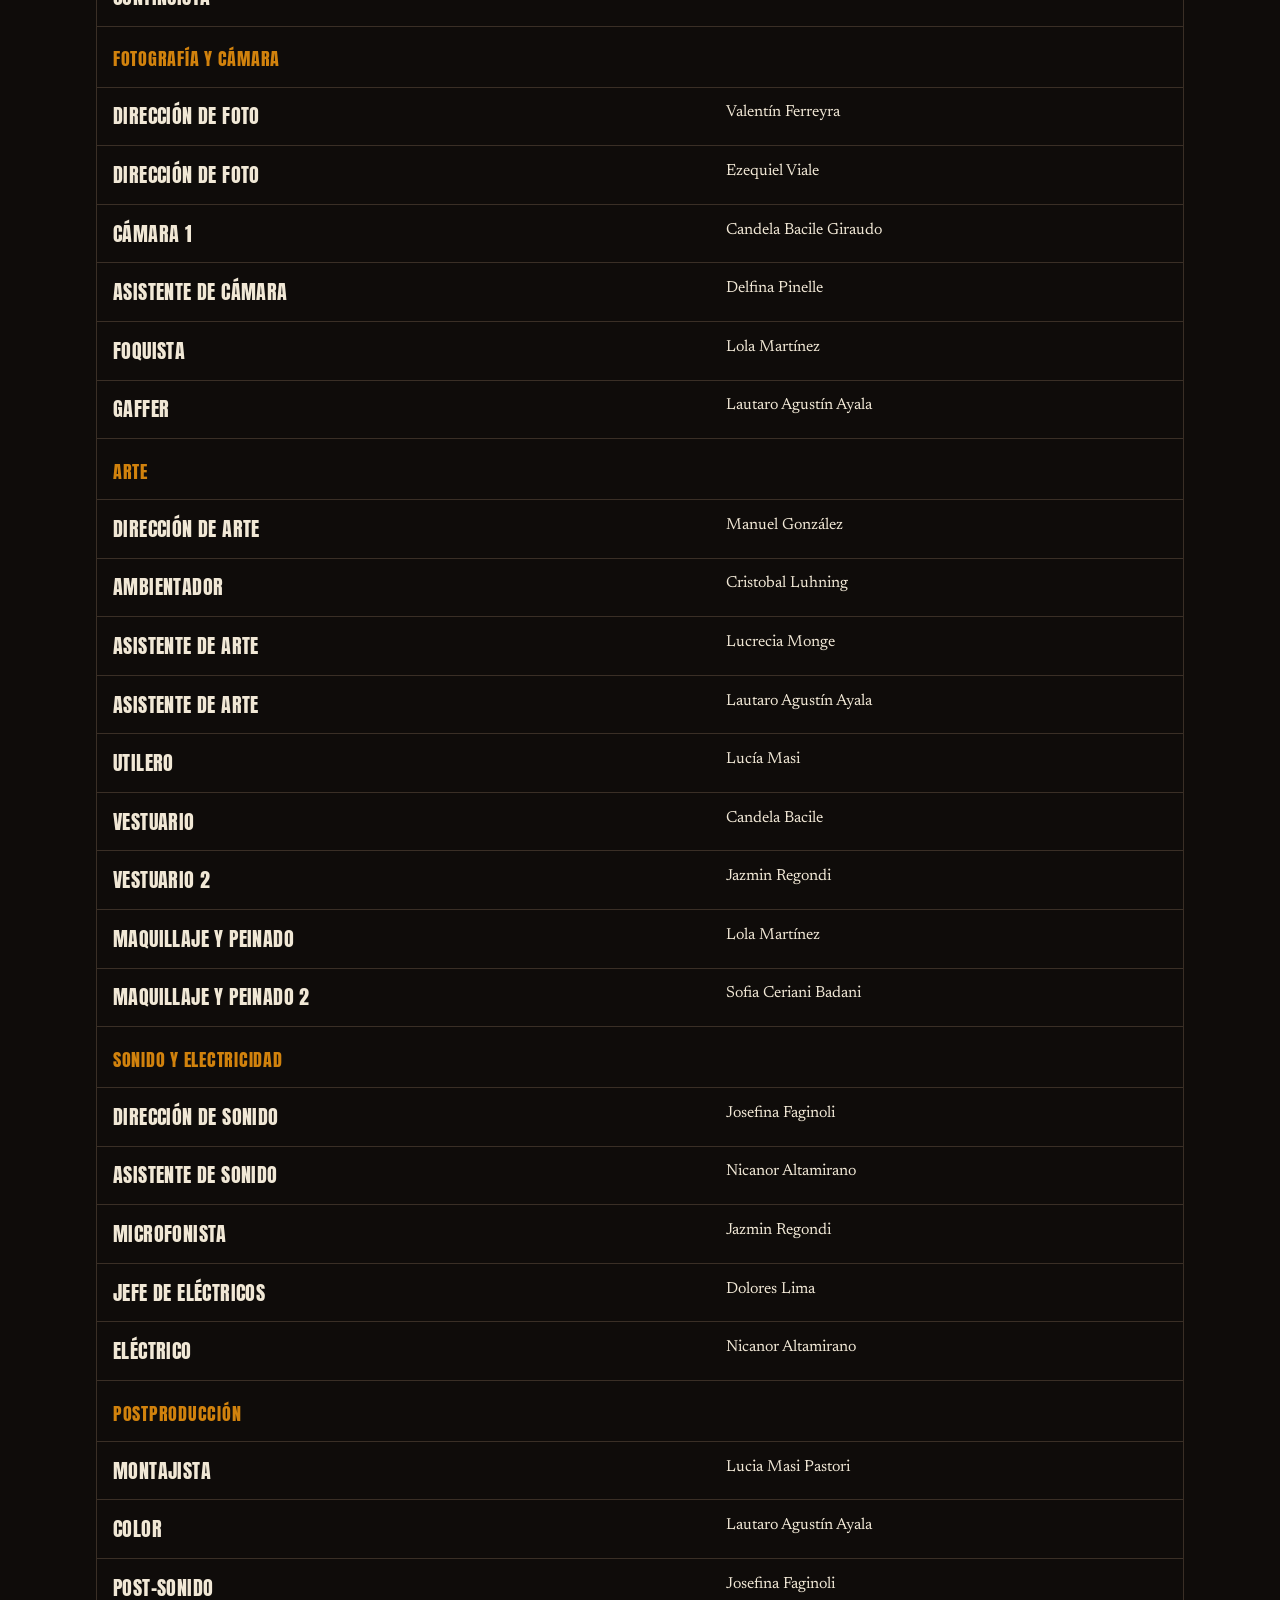
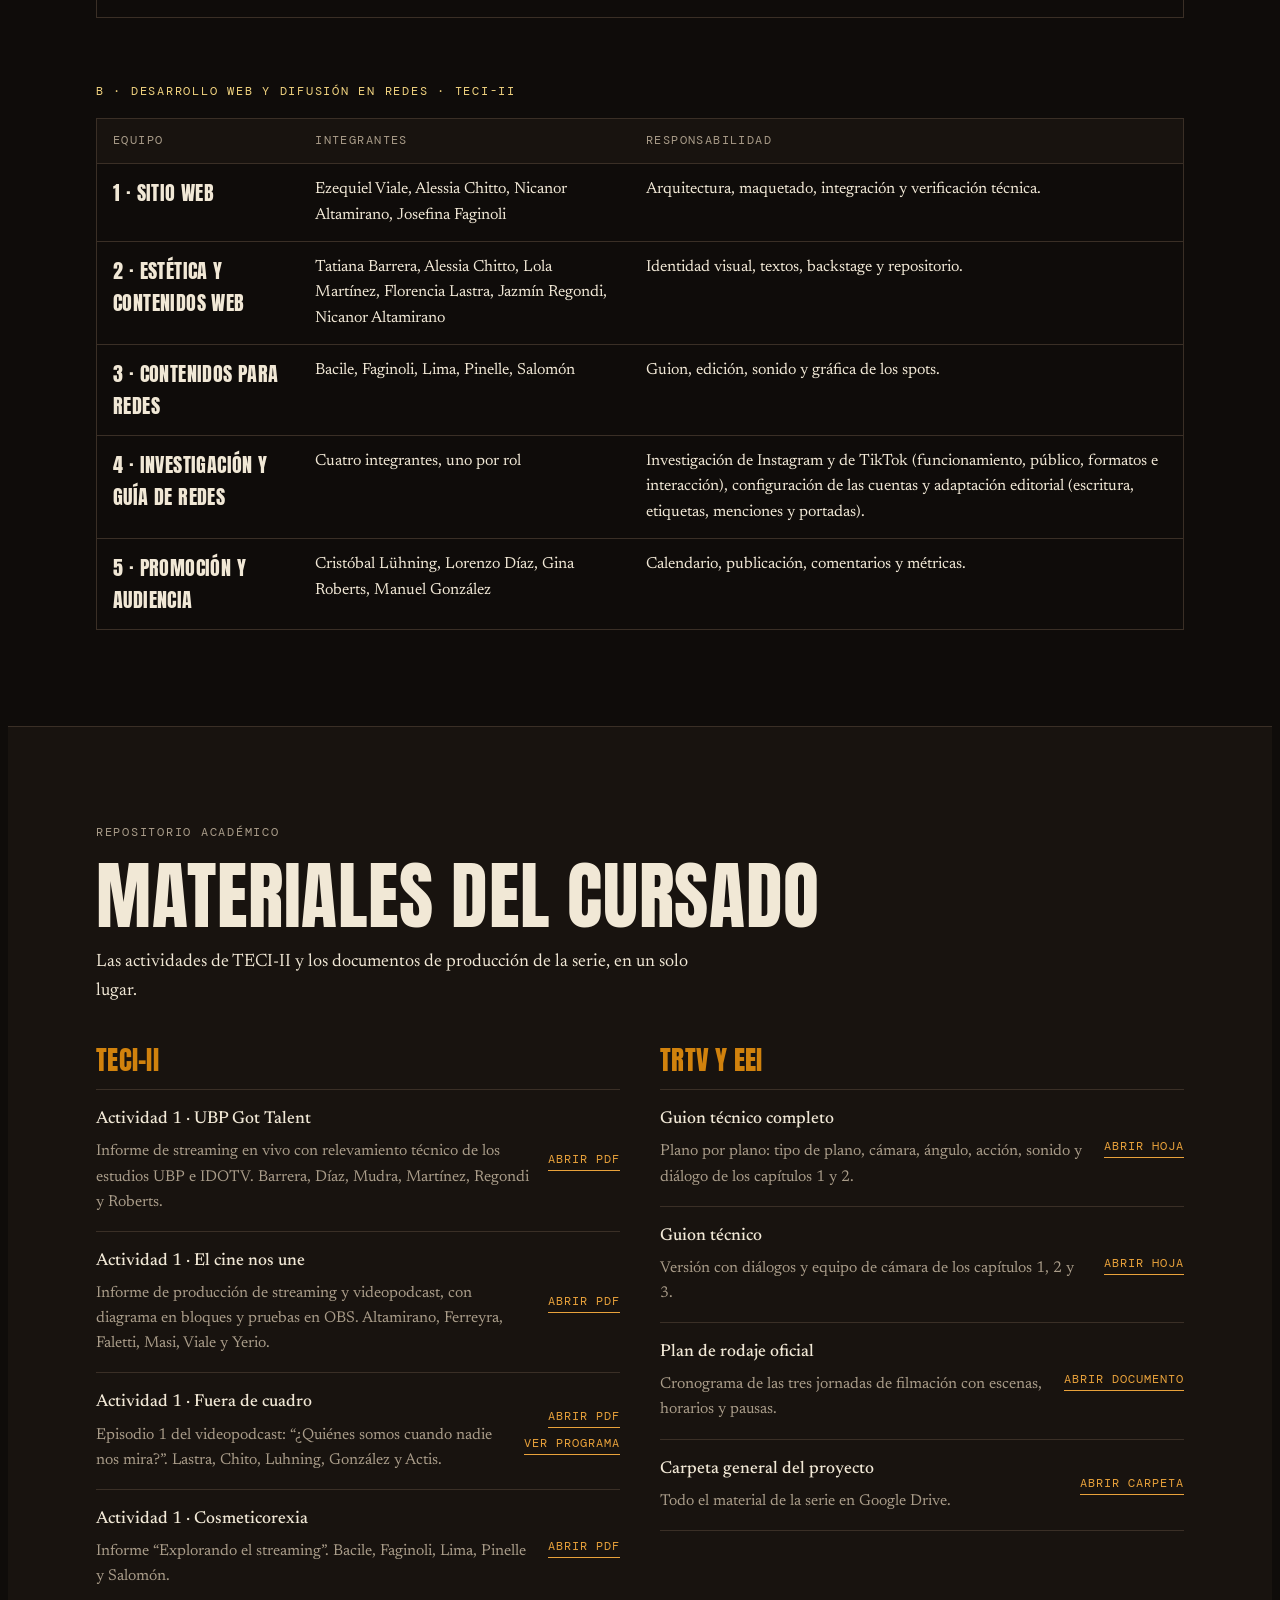
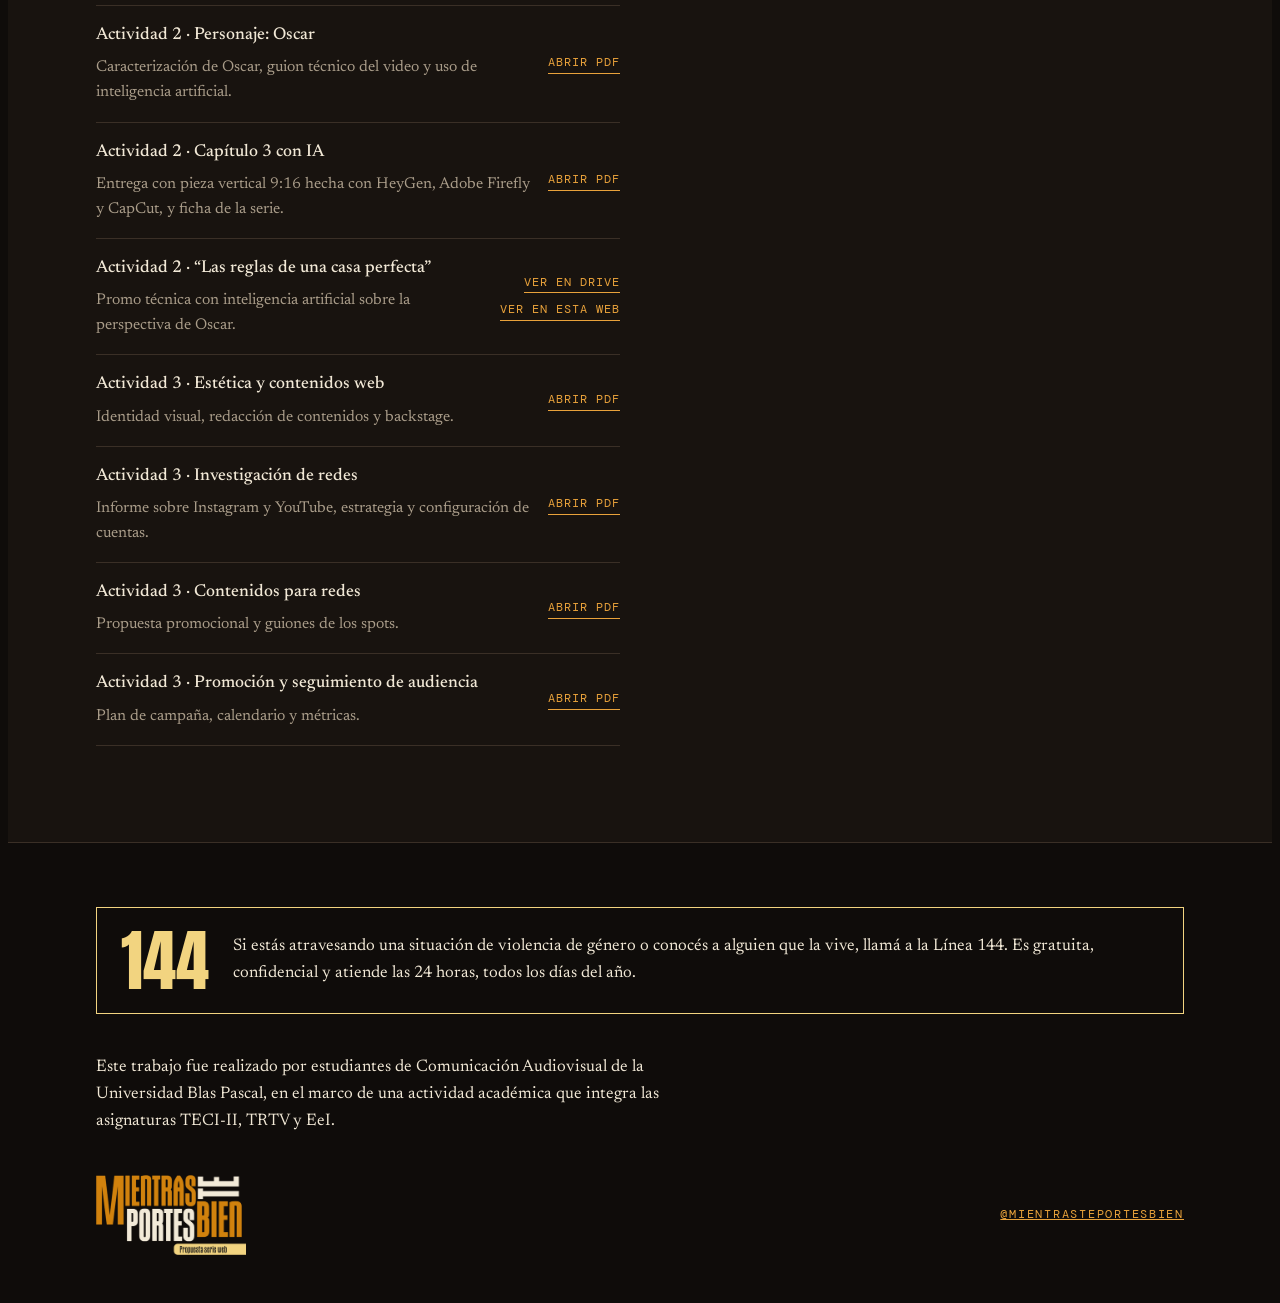
==== commit 543ae5de: "Add files via upload" ====
--- a/index.html
+++ b/index.html
@@ -275,6 +275,10 @@
 .igembed iframe{width:100%;height:680px;border:1px solid var(--line);background:#fff;display:block}
 .igembed figcaption{display:flex;flex-wrap:wrap;gap:.4rem .75rem;align-items:center}
 .igembed strong{font-family:var(--display);font-weight:400;font-size:1.3rem;text-transform:uppercase}
+.nombres{display:grid;grid-template-columns:repeat(auto-fill,minmax(220px,1fr));margin:0;padding:0;list-style:none;border-top:1px solid var(--line)}
+.nombres li{display:grid;gap:.3rem;padding:var(--s3) var(--s2);border-bottom:1px solid var(--line)}
+.nombres h3{font-size:2.4rem;color:var(--amber)}
+.tabla .grupo th{font-family:var(--display);font-size:1.15rem;letter-spacing:.04em;color:var(--amber);background:var(--night);padding-top:1.1rem}
 </style>
 </head>
 <body>
@@ -383,24 +387,15 @@
   <section class="band" id="personajes">
     <div class="wrap">
       <div class="sec-head"><p class="label">Personajes y elenco</p><h2>Quiénes viven en esta casa</h2></div>
-      <div class="reparto">
-        <figure class="oscar" style="margin:0">
-          <img src="assets/oscar.jpg" alt="Oscar en el sillón, con un vaso de whisky en la mano" width="1024" height="768">
-          <figcaption class="prose">
-            <h3 style="color:var(--amber)">Oscar</h3>
-            <p>Abogado, exitoso y querido por sus amigos. En público es carismático y servicial; en la intimidad controla a Eva con chistes que humillan y amenazas en voz baja.</p>
-            <p class="label">Gustavo Máximo Luna</p>
-          </figcaption>
-        </figure>
-        <ul class="personas">
-          <li><h3>Eva</h3><p>Esposa de Oscar. Sostiene la vida perfecta que él muestra y vive con miedo detrás de ella.<span class="label actor">Rocío Álvarez</span></p></li>
-          <li><h3>Romina</h3><p>Médica y amiga de Eva. Es la primera que le ofrece refugio.<span class="label actor">María Elena Ventura</span></p></li>
-          <li><h3>Martín</h3><p>El vecino. Su llegada en el peor momento lo cambia todo.<span class="label actor">Matías Albarracín</span></p></li>
-          <li><h3>María</h3><p>Amiga de Eva.<span class="label actor">Candelaria Medina Ávalo</span></p></li>
-          <li><h3>Carlos</h3><p>Invitado a la reunión del capítulo 1.<span class="label actor">Mario Ariel Encina Lanús</span></p></li>
-          <li><h3>Pedro</h3><p>Invitado a la reunión del capítulo 1.<span class="label actor">Facundo García</span></p></li>
-        </ul>
-      </div>
+      <ul class="nombres">
+        <li><h3>Eva</h3><span class="label">Rocío Álvarez</span></li>
+        <li><h3>Oscar</h3><span class="label">Gustavo Máximo Luna</span></li>
+        <li><h3>Romina</h3><span class="label">María Elena Ventura</span></li>
+        <li><h3>Martín</h3><span class="label">Matías Albarracín</span></li>
+        <li><h3>María</h3><span class="label">Candelaria Medina Ávalo</span></li>
+        <li><h3>Carlos</h3><span class="label">Mario Ariel Encina Lanús</span></li>
+        <li><h3>Pedro</h3><span class="label">Facundo García</span></li>
+      </ul>
     </div>
   </section>
 
@@ -424,10 +419,9 @@
       </div>
       <p class="subhead">Publicaciones oficiales en Instagram</p>
       <div class="igembeds">
-        <figure class="igembed"><iframe src="https://www.instagram.com/reel/De-aeOlAfv4/embed/" title="Tráiler · Escena de tensión" loading="lazy" scrolling="no" allowfullscreen></iframe><figcaption><span class="chip chip--ok">Reel · 19 s</span> <strong>Tráiler · Escena de tensión</strong><a class="label" href="https://www.instagram.com/reel/De-aeOlAfv4/" target="_blank" rel="noopener">Ver en Instagram ↗</a></figcaption></figure>
-        <figure class="igembed"><iframe src="https://www.instagram.com/reel/De9YpHkAYJ8/embed/" title="Avance del capítulo 1" loading="lazy" scrolling="no" allowfullscreen></iframe><figcaption><span class="chip chip--ok">Reel · 16 s</span> <strong>Avance del capítulo 1</strong><a class="label" href="https://www.instagram.com/reel/De9YpHkAYJ8/" target="_blank" rel="noopener">Ver en Instagram ↗</a></figcaption></figure>
-        <figure class="igembed"><iframe src="https://www.instagram.com/p/De8c0C-DOJR/embed/" title="Fotos de rodaje y arte" loading="lazy" scrolling="no" allowfullscreen></iframe><figcaption><span class="chip chip--ok">Carrusel</span> <strong>Fotos de rodaje y arte</strong><a class="label" href="https://www.instagram.com/p/De8c0C-DOJR/" target="_blank" rel="noopener">Ver en Instagram ↗</a></figcaption></figure>
-        <figure class="igembed"><iframe src="https://www.instagram.com/p/De9e8ktl_Y6/embed/" title="Personajes: Eva y Oscar" loading="lazy" scrolling="no" allowfullscreen></iframe><figcaption><span class="chip chip--ok">Publicación</span> <strong>Personajes: Eva y Oscar</strong><a class="label" href="https://www.instagram.com/p/De9e8ktl_Y6/" target="_blank" rel="noopener">Ver en Instagram ↗</a></figcaption></figure>
+        <figure class="igembed"><iframe src="https://www.instagram.com/reel/Det7pYYx8Gs/embed/" title="Contenido de redes" loading="lazy" scrolling="no" allowfullscreen></iframe><figcaption><strong>Contenido de redes</strong><a class="label" href="https://www.instagram.com/reel/Det7pYYx8Gs/" target="_blank" rel="noopener">Ver en Instagram ↗</a></figcaption></figure>
+        <figure class="igembed"><iframe src="https://www.instagram.com/reel/DesC4tgvuqU/embed/" title="Contenido de redes" loading="lazy" scrolling="no" allowfullscreen></iframe><figcaption><strong>Contenido de redes</strong><a class="label" href="https://www.instagram.com/reel/DesC4tgvuqU/" target="_blank" rel="noopener">Ver en Instagram ↗</a></figcaption></figure>
+        <figure class="igembed"><iframe src="https://www.instagram.com/reel/Dep7jdvxZTG/embed/" title="Contenido de redes" loading="lazy" scrolling="no" allowfullscreen></iframe><figcaption><strong>Contenido de redes</strong><a class="label" href="https://www.instagram.com/reel/Dep7jdvxZTG/" target="_blank" rel="noopener">Ver en Instagram ↗</a></figcaption></figure>
       </div>
       <div class="ctas galeria"><a class="btn" href="https://www.instagram.com/mientrasteportesbien/" target="_blank" rel="noopener">Ver el perfil @mientrasteportesbien</a></div>
     </div>
@@ -441,11 +435,11 @@
         <p class="prose">El universo de <em>Mientras te portes bien</em> se construyó con un trabajo minucioso de puesta en escena, dirección de arte y ambientación de época. Esta sección reúne los registros del proceso creativo y del rodaje.</p>
       </div>
       <div class="bloques">
-        <div class="bloque"><h3>Detrás de cámara</h3><p>El trabajo del equipo técnico y artístico, la preparación de encuadres, luces y el rodaje en locación.</p><div class="minis"><img src="assets/bs-01.jpg" alt="Operación de cámara durante una toma en el living" width="1100" height="619"><img src="assets/bs-02.jpg" alt="Claqueta y jirafa de sonido antes de filmar" width="1100" height="619"><img src="assets/bs-03.jpg" alt="El equipo con la jirafa de sonido bajo la luz cálida de la casa" width="1100" height="619"></div></div>
-        <div class="bloque"><h3>El universo de la serie</h3><p>La estética de los años 90 a través del vestuario, los objetos significativos, la utilería y la escenografía del hogar.</p><div class="minis"><img src="assets/bs-04.jpg" alt="Maquillaje y peinado del elenco antes de filmar" width="1100" height="619"><img src="assets/bs-05.jpg" alt="Un ramo de flores sobre la mesa, con luz azul en la ventana" width="1100" height="619"><img src="assets/bs-06.jpg" alt="Escena entre dos personajes, con vestuario y maquillaje de continuidad" width="1100" height="619"></div></div>
-        <div class="bloque"><h3>Del rodaje a la pantalla</h3><p>La evolución narrativa y el proceso técnico, desde el guion hasta el montaje final.</p><div class="minis"><img src="assets/bs-07.jpg" alt="Cámara con monitor de campo durante el rodaje" width="1100" height="619"><img src="assets/bs-08.jpg" alt="El equipo mirando el monitor con la imagen de la escena" width="1100" height="619"><img src="assets/bs-09.jpg" alt="Monitor de campo en la oscuridad de la locación" width="1100" height="619"></div></div>
-      </div>
-      <figure class="bs-wide"><img src="assets/bs-10.jpg" alt="El equipo de realización reunido en la locación" width="1100" height="619"><figcaption>El equipo de realización reunido en la locación</figcaption></figure>
+        <div class="bloque"><h3>Detrás de cámara</h3><p>El trabajo del equipo técnico y artístico, la preparación de encuadres, luces y el rodaje en locación.</p><div class="minis"><img src="[data-uri]" alt="Operación de cámara durante una toma en el living" width="900" height="506"><img src="[data-uri]" alt="Claqueta y jirafa de sonido antes de filmar" width="900" height="506"><img src="[data-uri]" alt="El equipo con la jirafa de sonido bajo la luz cálida de la casa" width="900" height="506"></div></div>
+        <div class="bloque"><h3>El universo de la serie</h3><p>La estética de los años 90 a través del vestuario, los objetos significativos, la utilería y la escenografía del hogar.</p><div class="minis"><img src="[data-uri]" alt="Maquillaje y peinado del elenco antes de filmar" width="900" height="506"><img src="[data-uri]" alt="Un ramo de flores sobre la mesa, con luz azul en la ventana" width="900" height="506"><img src="[data-uri]" alt="Escena entre dos personajes, con vestuario y maquillaje de continuidad" width="900" height="506"></div></div>
+        <div class="bloque"><h3>Del rodaje a la pantalla</h3><p>La evolución narrativa y el proceso técnico, desde el guion hasta el montaje final.</p><div class="minis"><img src="[data-uri]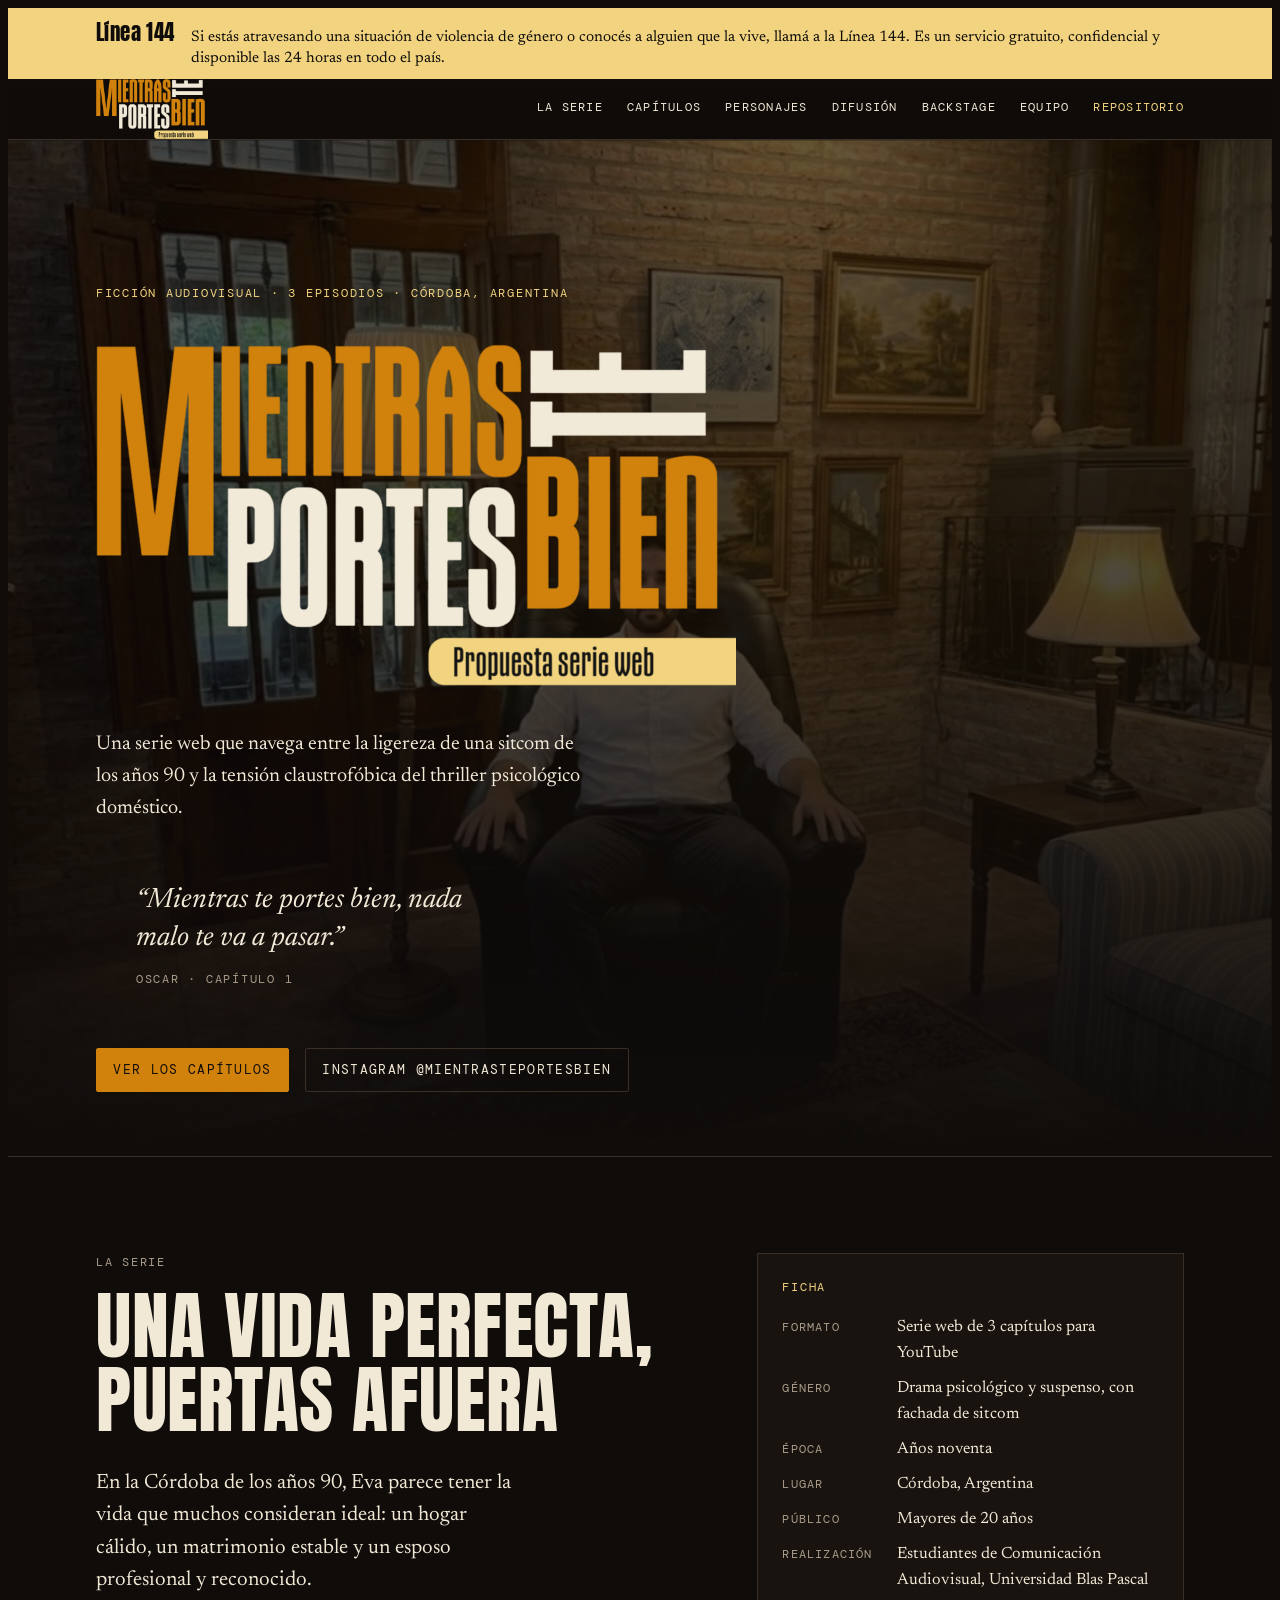
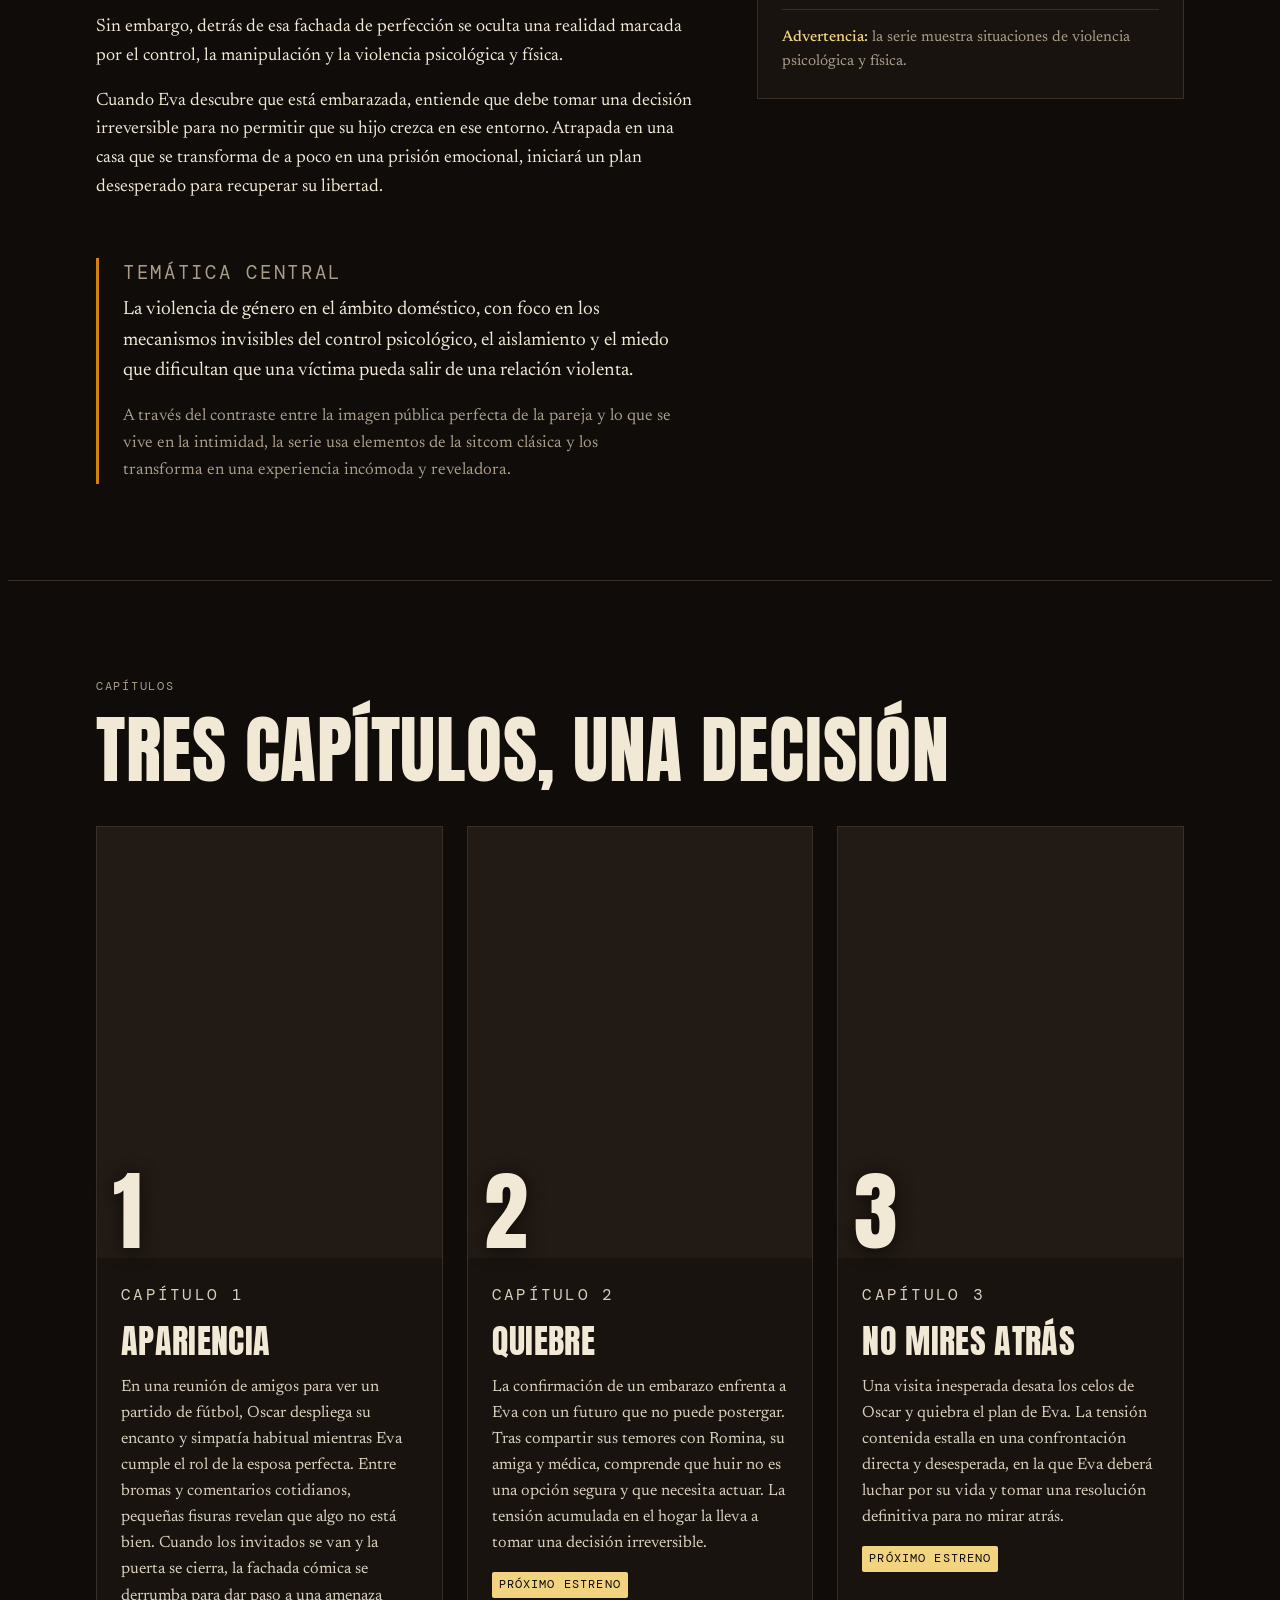
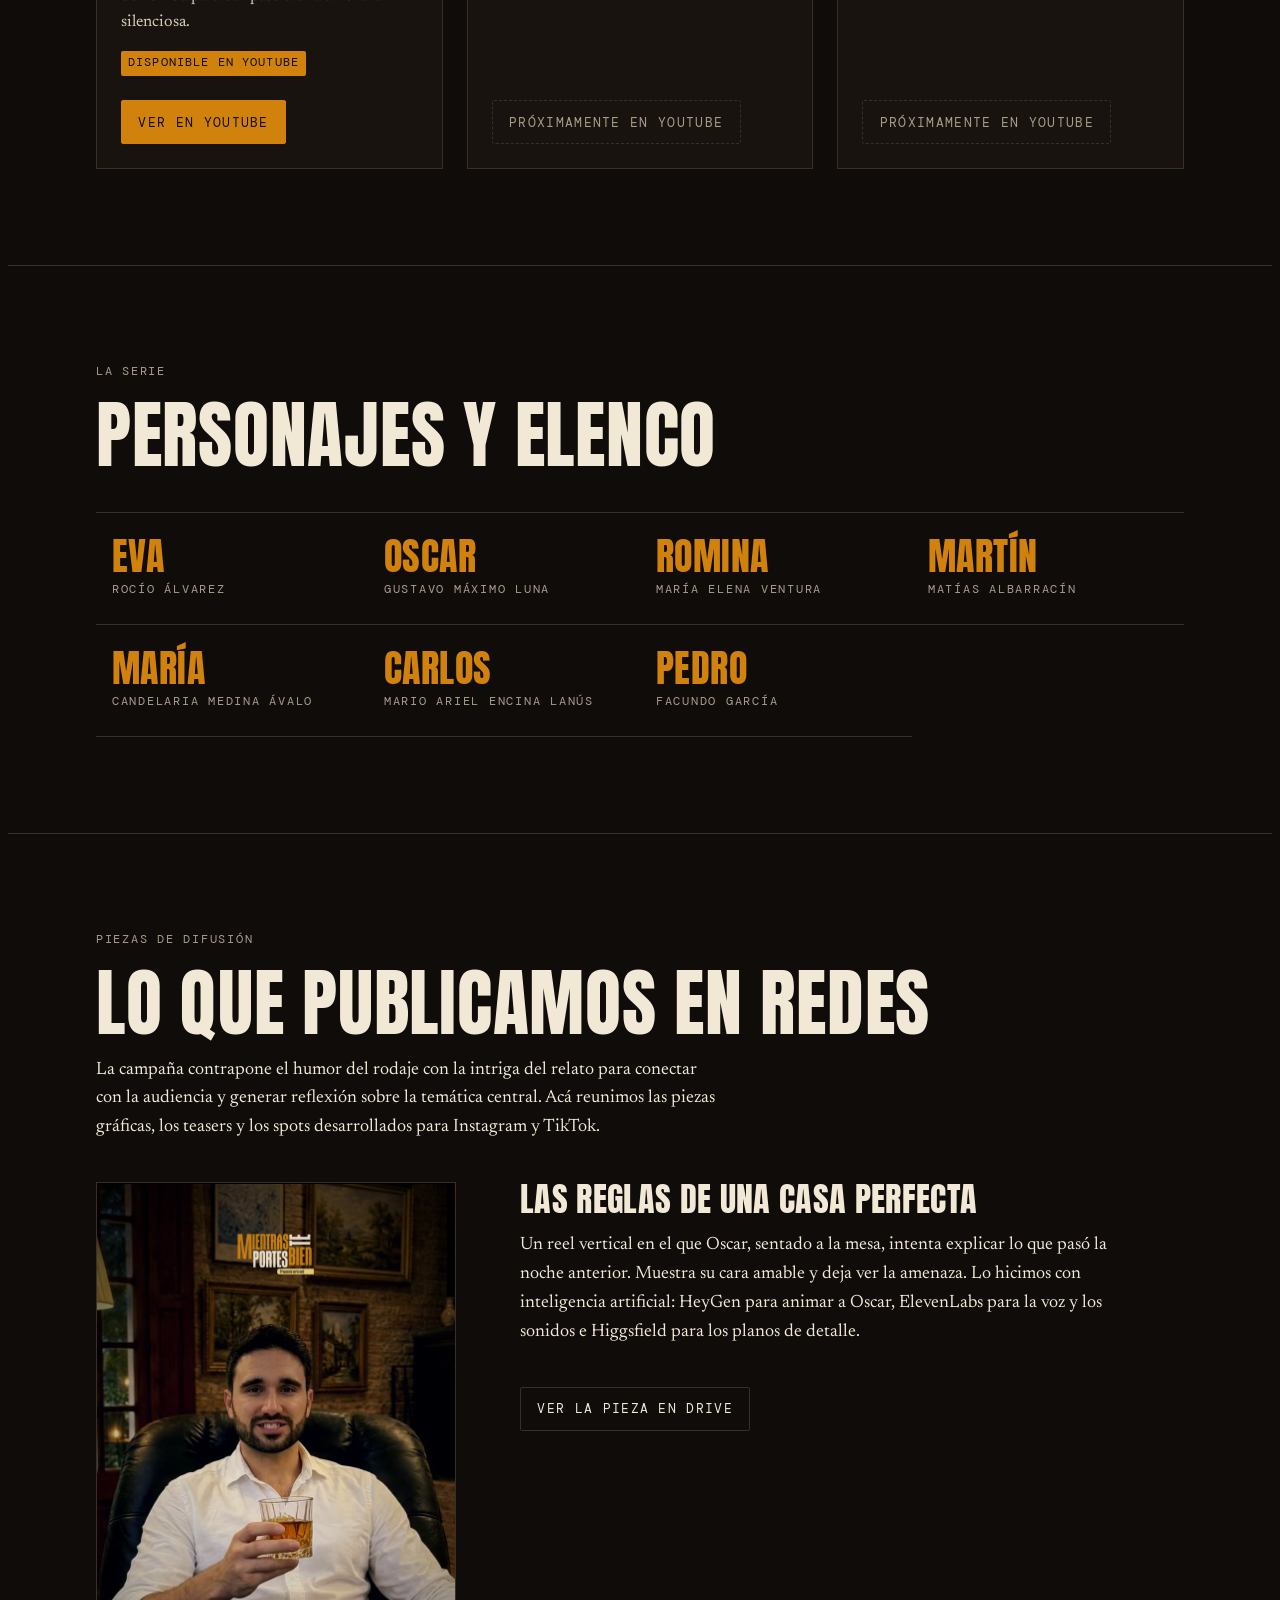
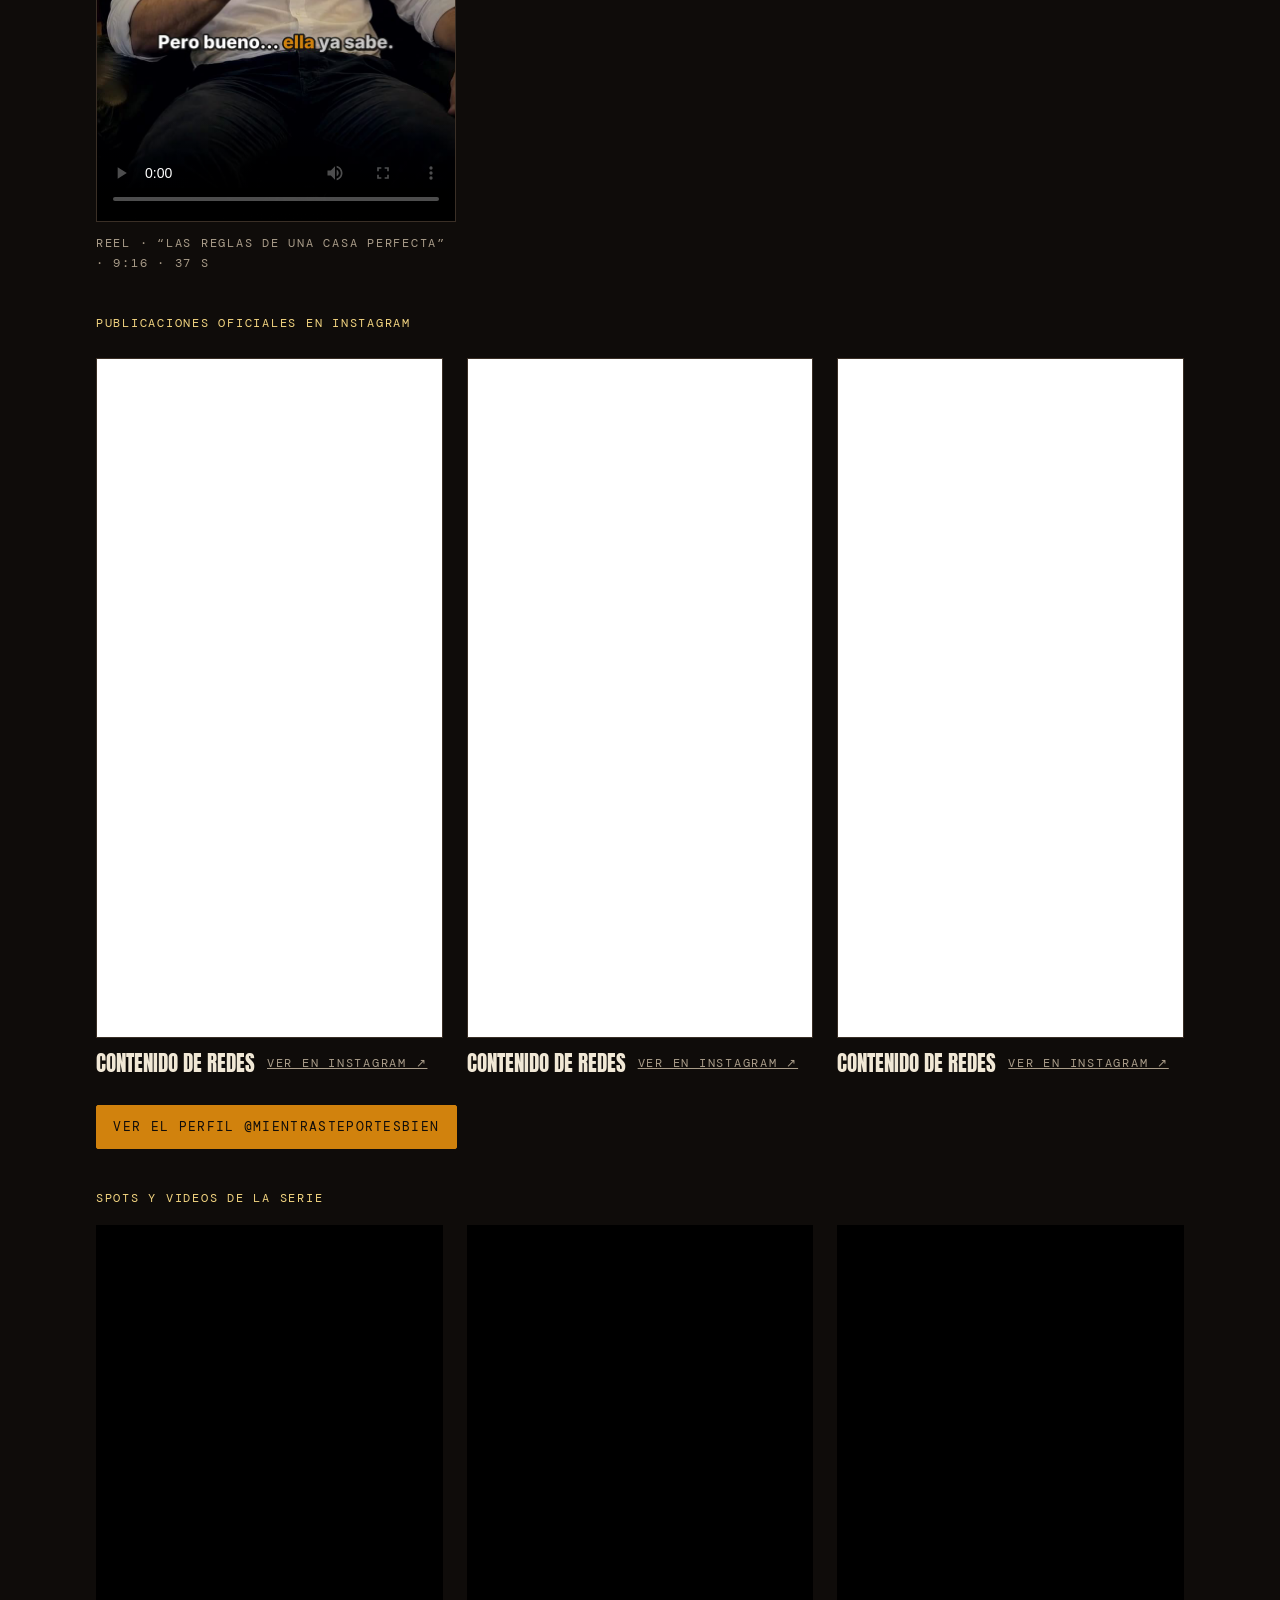
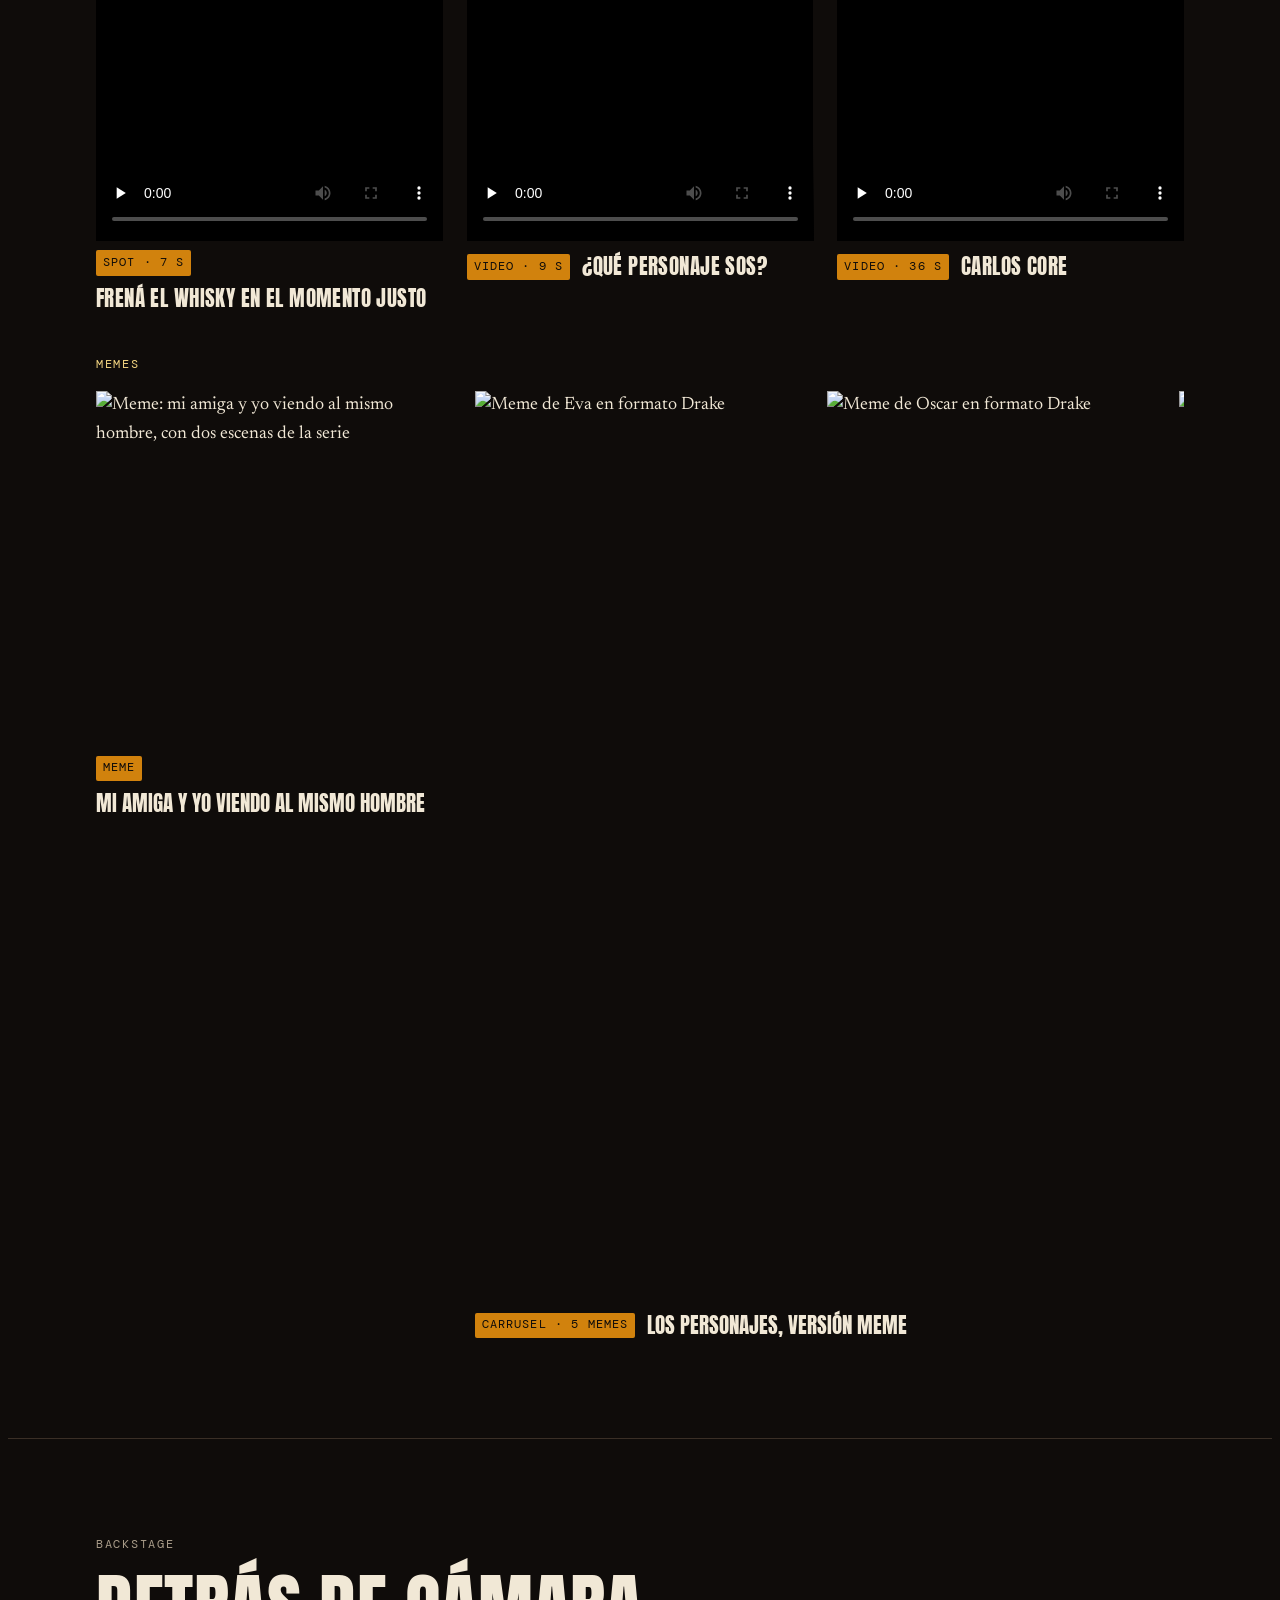
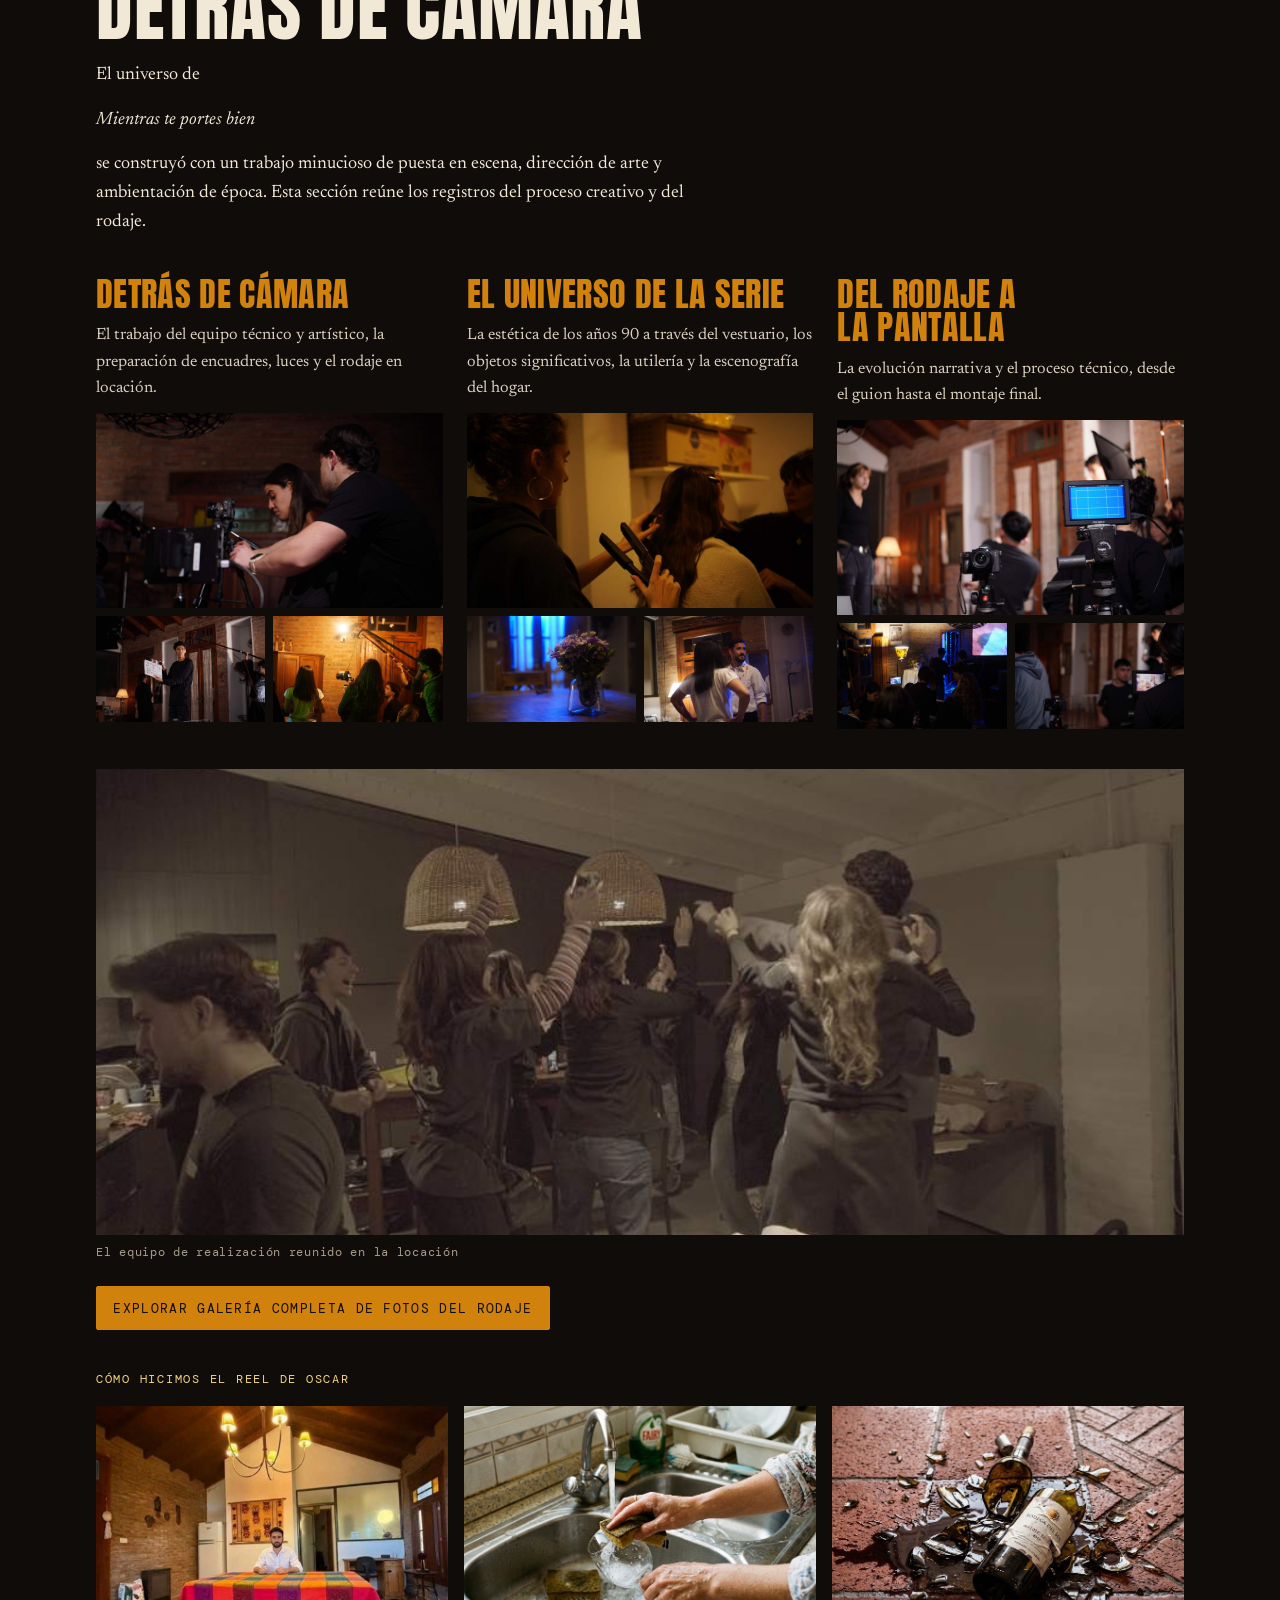
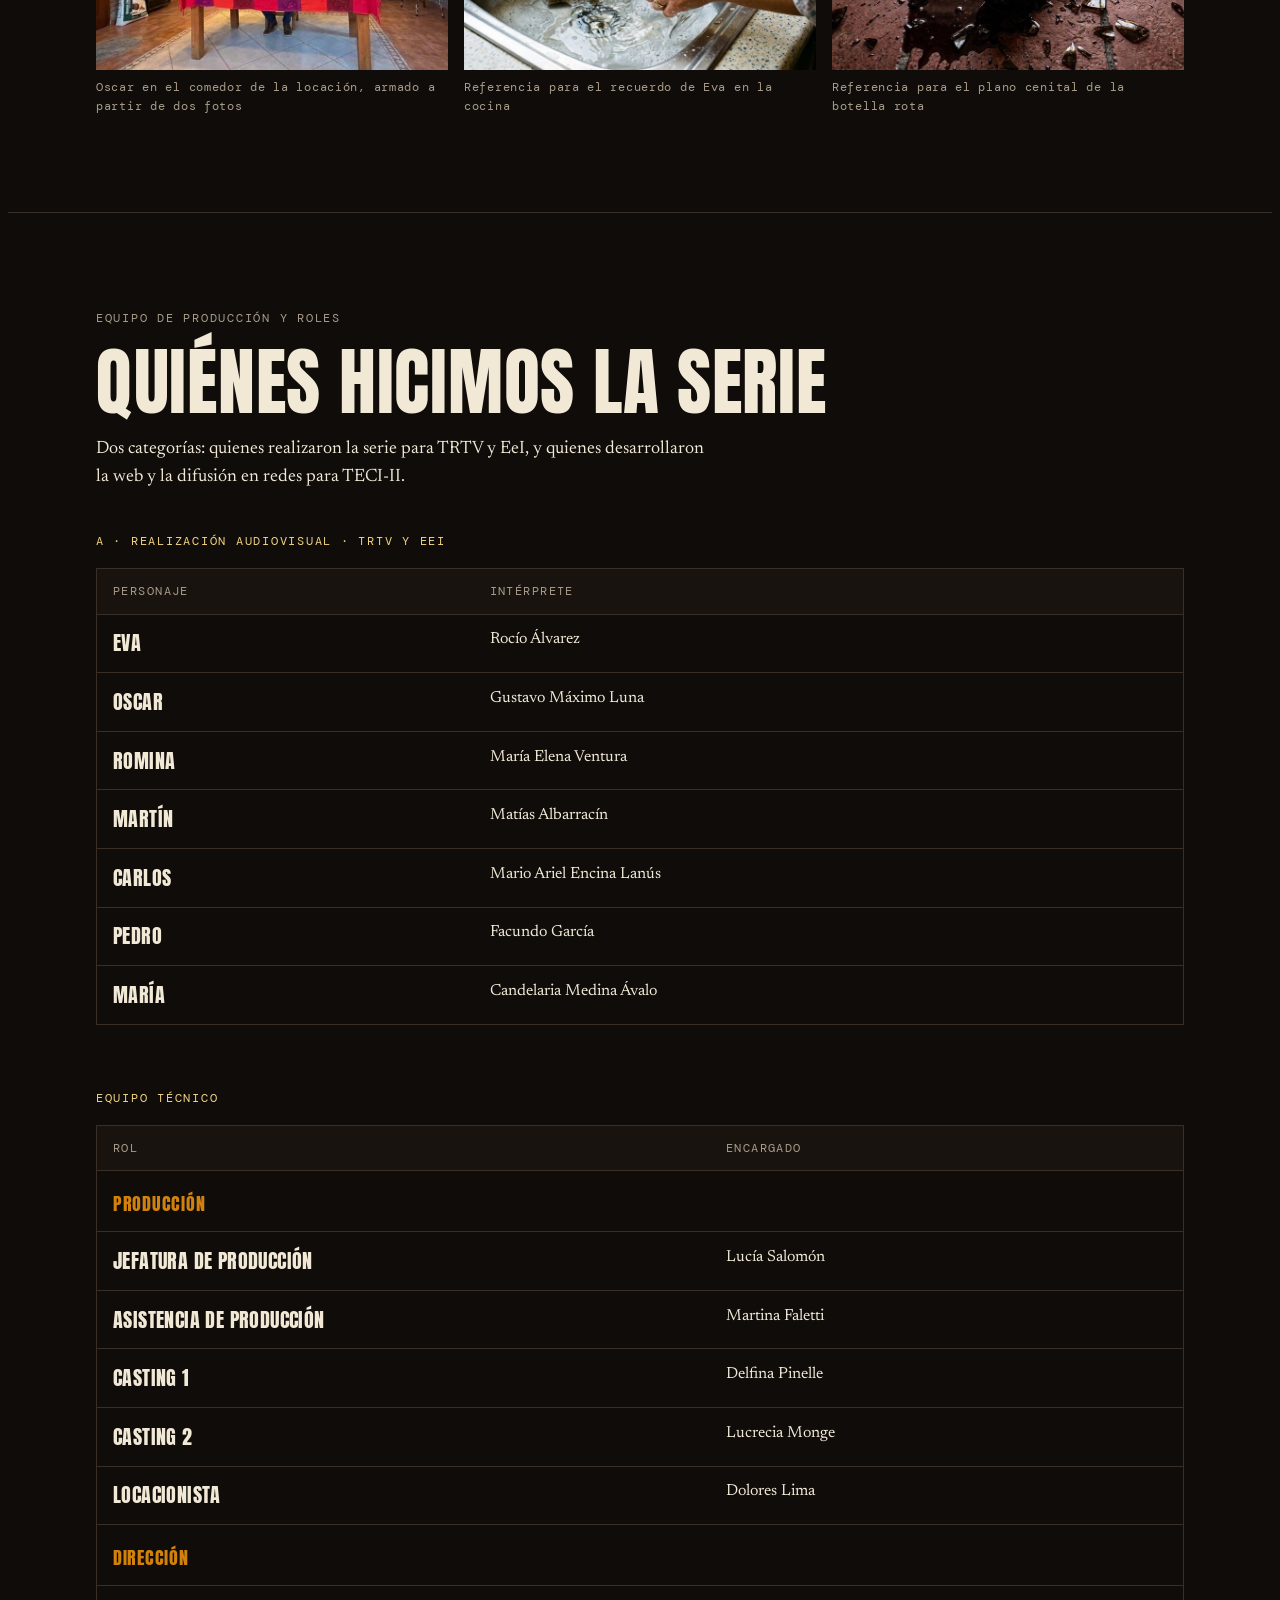
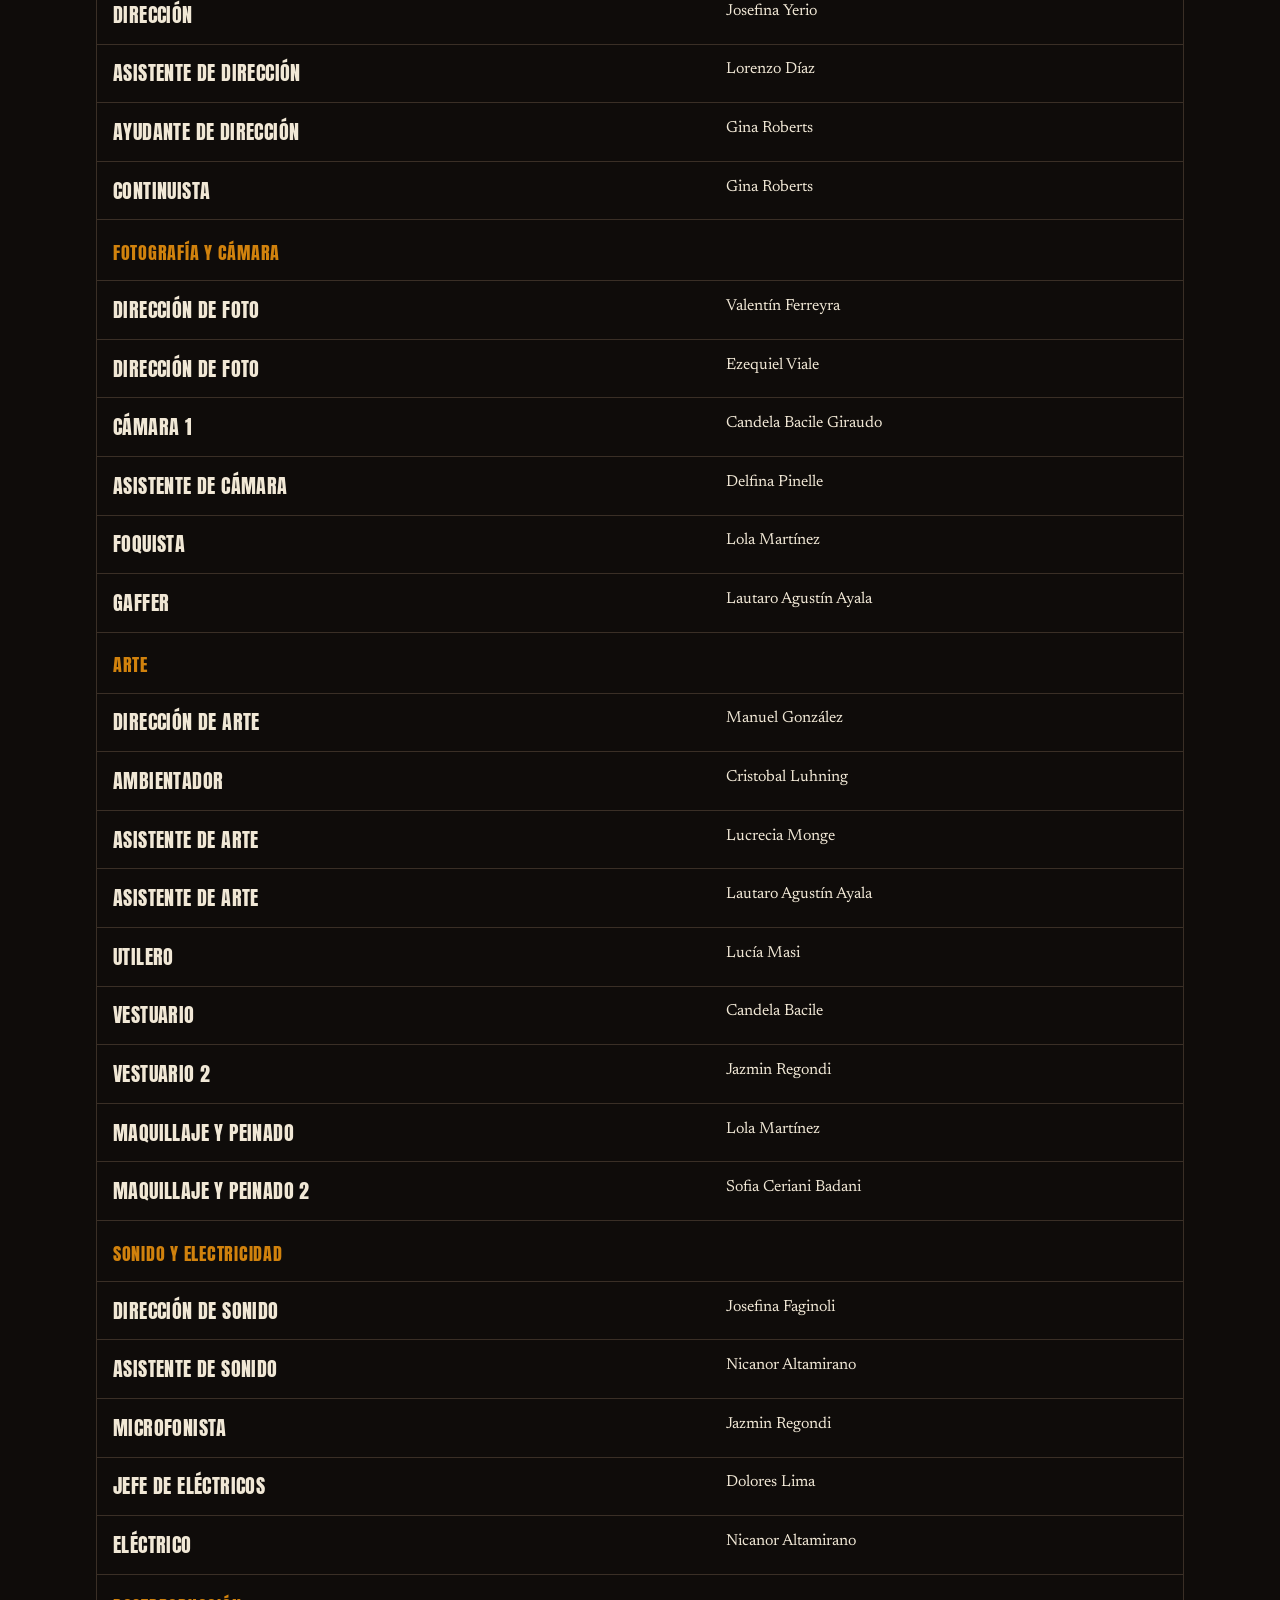
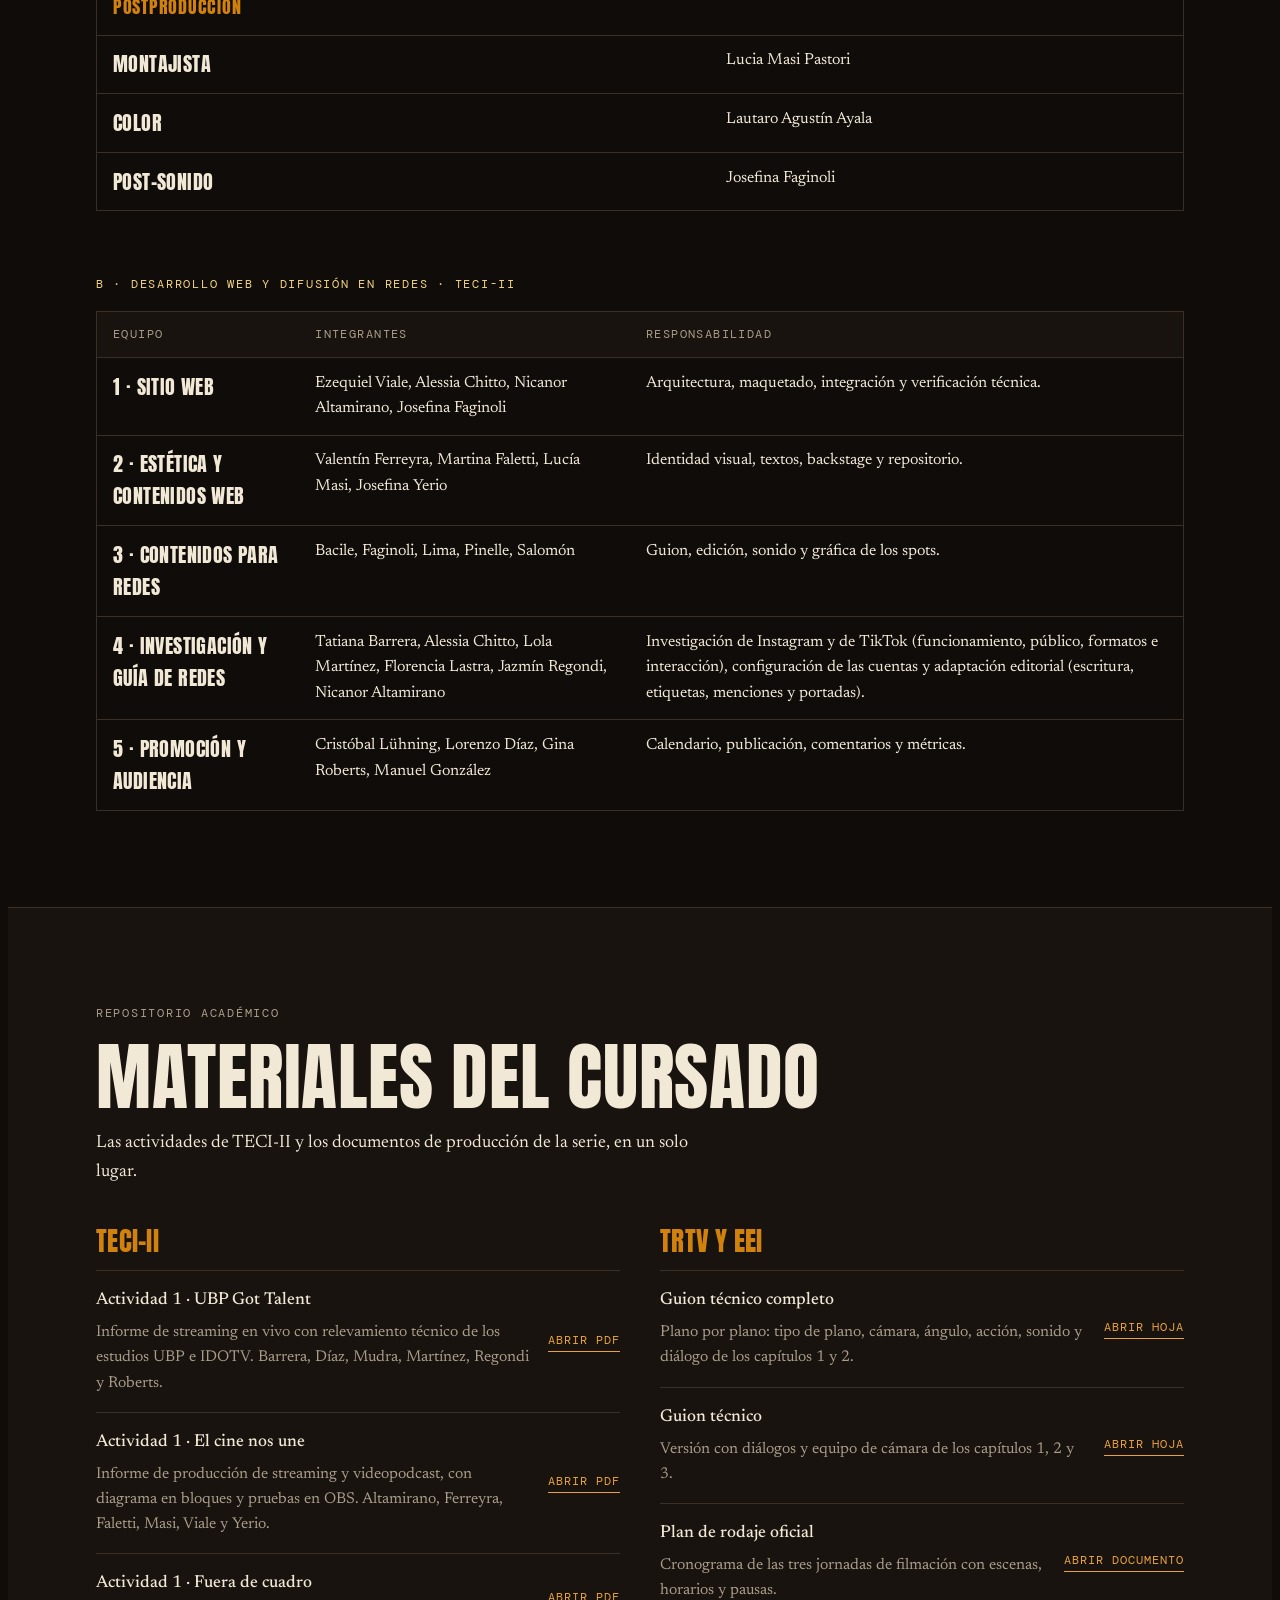
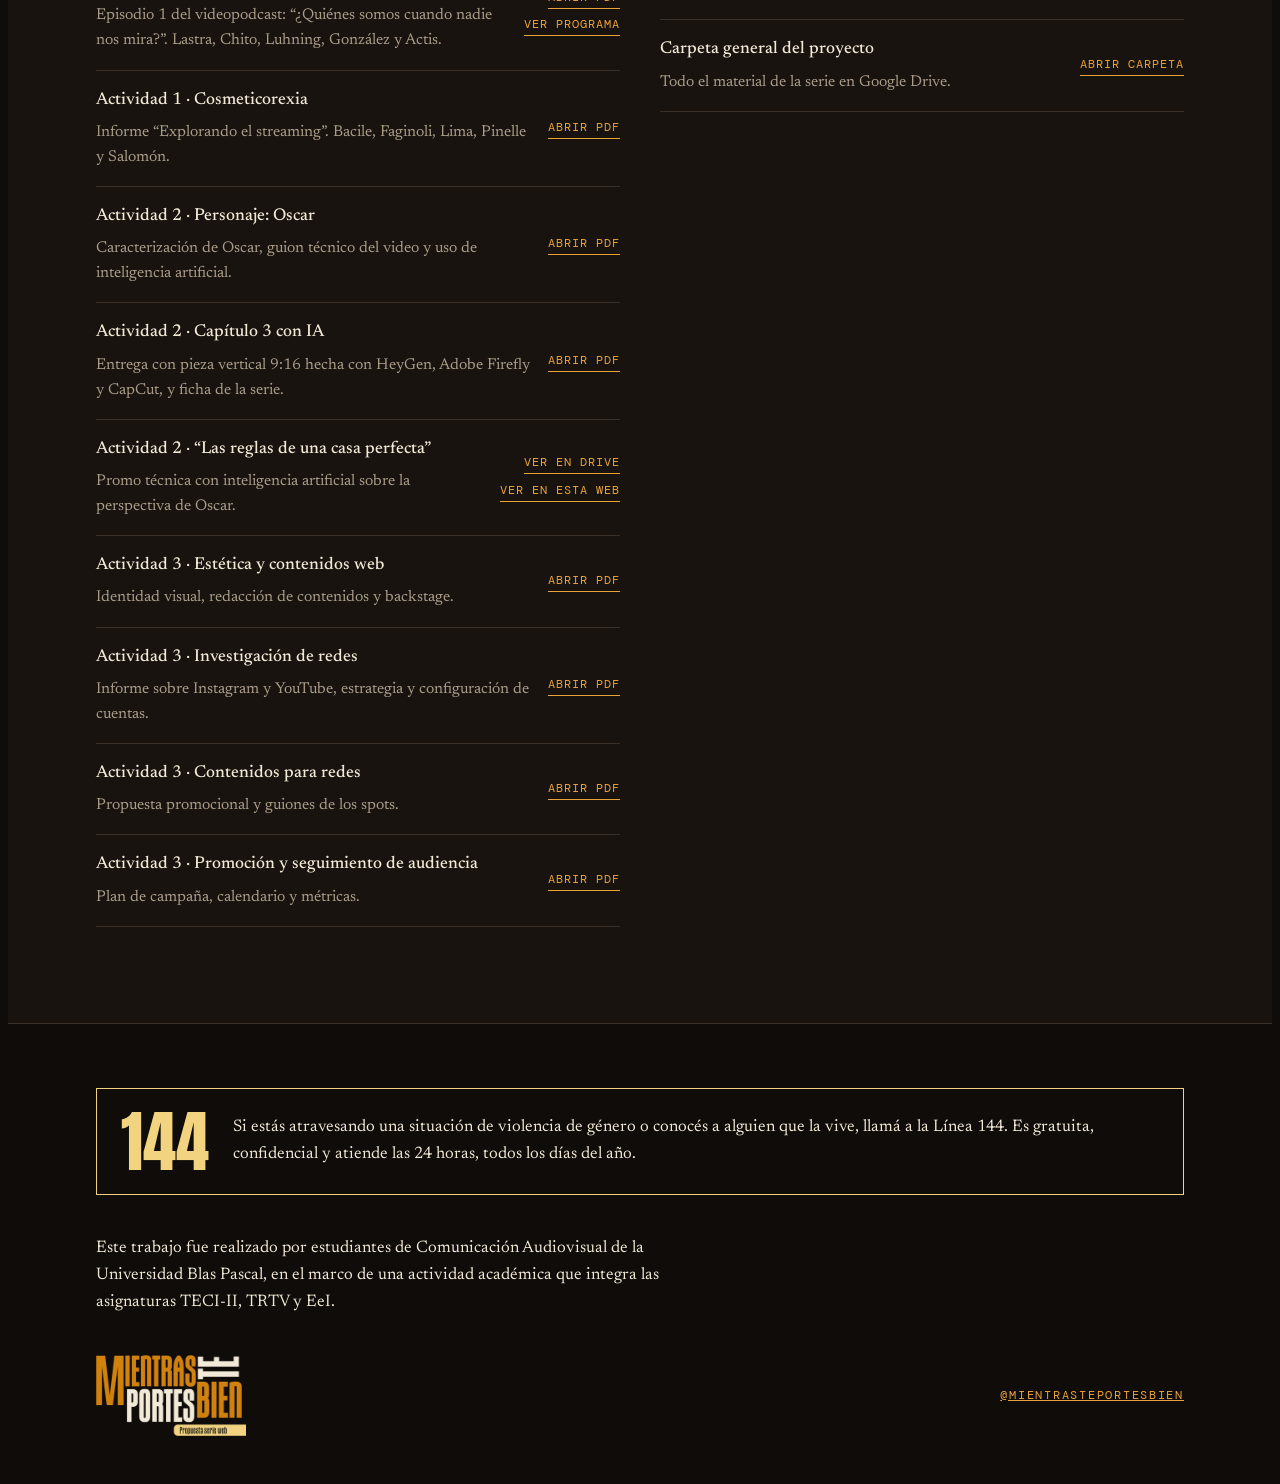
==== commit f0bc552a: "Add files via upload" ====
--- a/index.html
+++ b/index.html
@@ -279,6 +279,16 @@
 .nombres li{display:grid;gap:.3rem;padding:var(--s3) var(--s2);border-bottom:1px solid var(--line)}
 .nombres h3{font-size:2.4rem;color:var(--amber)}
 .tabla .grupo th{font-family:var(--display);font-size:1.15rem;letter-spacing:.04em;color:var(--amber);background:var(--night);padding-top:1.1rem}
+.spots{display:grid;grid-template-columns:repeat(auto-fit,minmax(240px,1fr));gap:var(--s3);margin-top:var(--s2)}
+.spot,.meme{margin:0;display:grid;gap:.6rem;align-content:start;min-width:0}
+.spot video{width:100%;aspect-ratio:9/16;max-height:640px;background:#000;display:block;object-fit:contain}
+.spot figcaption,.meme figcaption{display:flex;flex-wrap:wrap;gap:.4rem .75rem;align-items:center}
+.spot strong,.meme strong{font-family:var(--display);font-weight:400;font-size:1.3rem;text-transform:uppercase}
+.memes{display:grid;grid-template-columns:minmax(0,1fr) minmax(0,2fr);gap:var(--s3);margin-top:var(--s2)}
+.meme>img{width:100%;height:auto;aspect-ratio:1;object-fit:cover;display:block}
+.carrusel{display:flex;gap:12px;overflow-x:auto;scroll-snap-type:x mandatory;padding-bottom:8px}
+.carrusel img{flex:0 0 min(78%,340px);aspect-ratio:1;object-fit:cover;scroll-snap-align:start}
+@media (max-width:760px){.memes{grid-template-columns:minmax(0,1fr)}}
 </style>
 </head>
 <body>
@@ -353,7 +363,7 @@
       <div class="sec-head"><p class="label">Capítulos</p><h2>Tres capítulos, una decisión</h2></div>
       <div class="caps">
         <article class="cap" aria-labelledby="cap1-t">
-          <div class="cap__img" style="background-image:url('assets/comedor.jpg');background-position:center 40%" role="img" aria-label="Oscar en la mesa del comedor"><span class="cap__num" aria-hidden="true">1</span></div>
+          <div class="cap__img" style="background-image:url('assets/cap1.jpg');background-position:center 35%" role="img" aria-label="Eva le limpia la cara a Oscar en la mesa del comedor"><span class="cap__num" aria-hidden="true">1</span></div>
           <div class="cap__body">
             <p class="label">Capítulo 1</p><h3 id="cap1-t">Apariencia</h3>
             <p>En una reunión de amigos para ver un partido de fútbol, Oscar despliega su encanto y simpatía habitual mientras Eva cumple el rol de la esposa perfecta. Entre bromas y comentarios cotidianos, pequeñas fisuras revelan que algo no está bien. Cuando los invitados se van y la puerta se cierra, la fachada cómica se derrumba para dar paso a una amenaza silenciosa.</p>
@@ -362,7 +372,7 @@
           <div class="cap__actions"><!-- reemplazá href por el link del capítulo --><a class="btn" href="https://www.youtube.com/@mientrasteportesbien" target="_blank" rel="noopener">Ver en YouTube</a></div>
         </article>
         <article class="cap" aria-labelledby="cap2-t">
-          <div class="cap__img" style="background-image:url('assets/whisky.jpg');background-position:center 45%" role="img" aria-label="Un vaso de whisky con hielo sobre la mesa"><span class="cap__num" aria-hidden="true">2</span></div>
+          <div class="cap__img" style="background-image:url('assets/cap2.jpg');background-position:center 40%" role="img" aria-label="Oscar bebiendo whisky en el sillón, junto a una lámpara y una licorera"><span class="cap__num" aria-hidden="true">2</span></div>
           <div class="cap__body">
             <p class="label">Capítulo 2</p><h3 id="cap2-t">Quiebre</h3>
             <p>La confirmación de un embarazo enfrenta a Eva con un futuro que no puede postergar. Tras compartir sus temores con Romina, su amiga y médica, comprende que huir no es una opción segura y que necesita actuar. La tensión acumulada en el hogar la lleva a tomar una decisión irreversible.</p>
@@ -371,7 +381,7 @@
           <div class="cap__actions"><span class="btn btn--off" aria-disabled="true">Próximamente en YouTube</span></div>
         </article>
         <article class="cap" aria-labelledby="cap3-t">
-          <div class="cap__img faros" role="img" aria-label="Los faros de un auto en una calle a oscuras"><span class="cap__num" aria-hidden="true">3</span></div>
+          <div class="cap__img" style="background-image:url('assets/cap3.jpg');background-position:center 50%" role="img" aria-label="Eva y Oscar con la ropa manchada de sangre"><span class="cap__num" aria-hidden="true">3</span></div>
           <div class="cap__body">
             <p class="label">Capítulo 3</p><h3 id="cap3-t">No mires atrás</h3>
             <p>Una visita inesperada desata los celos de Oscar y quiebra el plan de Eva. La tensión contenida estalla en una confrontación directa y desesperada, en la que Eva deberá luchar por su vida y tomar una resolución definitiva para no mirar atrás.</p>
@@ -386,7 +396,7 @@
   <!-- ===== PERSONAJES ===== -->
   <section class="band" id="personajes">
     <div class="wrap">
-      <div class="sec-head"><p class="label">Personajes y elenco</p><h2>Quiénes viven en esta casa</h2></div>
+      <div class="sec-head"><p class="label">La serie</p><h2>Personajes y elenco</h2></div>
       <ul class="nombres">
         <li><h3>Eva</h3><span class="label">Rocío Álvarez</span></li>
         <li><h3>Oscar</h3><span class="label">Gustavo Máximo Luna</span></li>
@@ -424,6 +434,23 @@
         <figure class="igembed"><iframe src="https://www.instagram.com/reel/Dep7jdvxZTG/embed/" title="Contenido de redes" loading="lazy" scrolling="no" allowfullscreen></iframe><figcaption><strong>Contenido de redes</strong><a class="label" href="https://www.instagram.com/reel/Dep7jdvxZTG/" target="_blank" rel="noopener">Ver en Instagram ↗</a></figcaption></figure>
       </div>
       <div class="ctas galeria"><a class="btn" href="https://www.instagram.com/mientrasteportesbien/" target="_blank" rel="noopener">Ver el perfil @mientrasteportesbien</a></div>
+      <p class="subhead">Spots y videos de la serie</p>
+      <div class="spots">
+        <figure class="spot"><video controls playsinline preload="none" poster="assets/spot-whisky-poster.jpg" src="assets/spot-whisky.mp4" aria-label="Frená el whisky en el momento justo"></video><figcaption><span class="chip chip--ok">Spot · 7 s</span><strong>Frená el whisky en el momento justo</strong></figcaption></figure>
+        <figure class="spot"><video controls playsinline preload="none" poster="assets/spot-personaje-poster.jpg" src="assets/spot-personaje.mp4" aria-label="¿Qué personaje sos?"></video><figcaption><span class="chip chip--ok">Video · 9 s</span><strong>¿Qué personaje sos?</strong></figcaption></figure>
+        <figure class="spot"><video controls playsinline preload="none" poster="assets/spot-carlos-poster.jpg" src="assets/spot-carlos.mp4" aria-label="Carlos Core"></video><figcaption><span class="chip chip--ok">Video · 36 s</span><strong>Carlos Core</strong></figcaption></figure>
+      </div>
+      <p class="subhead">Memes</p>
+      <div class="memes">
+        <figure class="meme"><img src="assets/meme-mismo-hombre.jpg" alt="Meme: mi amiga y yo viendo al mismo hombre, con dos escenas de la serie" loading="lazy" width="900" height="900"><figcaption><span class="chip chip--ok">Meme</span><strong>Mi amiga y yo viendo al mismo hombre</strong></figcaption></figure>
+        <figure class="meme meme--car"><div class="carrusel" tabindex="0" aria-label="Carrusel de memes de personajes. Deslizá para ver más">
+          <img src="assets/meme-eva.jpg" alt="Meme de Eva en formato Drake" loading="lazy" width="900" height="900">
+          <img src="assets/meme-oscar.jpg" alt="Meme de Oscar en formato Drake" loading="lazy" width="900" height="900">
+          <img src="assets/meme-romina.jpg" alt="Meme de Romina en formato Drake" loading="lazy" width="900" height="900">
+          <img src="assets/meme-martin.jpg" alt="Meme de Martín en formato Drake" loading="lazy" width="900" height="900">
+          <img src="assets/meme-maria.jpg" alt="Meme de María en formato Drake" loading="lazy" width="900" height="900">
+        </div><figcaption><span class="chip chip--ok">Carrusel · 5 memes</span><strong>Los personajes, versión meme</strong></figcaption></figure>
+      </div>
     </div>
   </section>
 
@@ -516,9 +543,9 @@
         <thead><tr><th scope="col">Equipo</th><th scope="col">Integrantes</th><th scope="col">Responsabilidad</th></tr></thead>
         <tbody>
           <tr><td>1 · Sitio web</td><td>Ezequiel Viale, Alessia Chitto, Nicanor Altamirano, Josefina Faginoli</td><td>Arquitectura, maquetado, integración y verificación técnica.</td></tr>
-          <tr><td>2 · Estética y contenidos web</td><td>Tatiana Barrera, Alessia Chitto, Lola Martínez, Florencia Lastra, Jazmín Regondi, Nicanor Altamirano</td><td>Identidad visual, textos, backstage y repositorio.</td></tr>
+          <tr><td>2 · Estética y contenidos web</td><td>Valentín Ferreyra, Martina Faletti, Lucía Masi, Josefina Yerio</td><td>Identidad visual, textos, backstage y repositorio.</td></tr>
           <tr><td>3 · Contenidos para redes</td><td>Bacile, Faginoli, Lima, Pinelle, Salomón</td><td>Guion, edición, sonido y gráfica de los spots.</td></tr>
-          <tr><td>4 · Investigación y guía de redes</td><td>Cuatro integrantes, uno por rol</td><td>Investigación de Instagram y de TikTok (funcionamiento, público, formatos e interacción), configuración de las cuentas y adaptación editorial (escritura, etiquetas, menciones y portadas).</td></tr>
+          <tr><td>4 · Investigación y guía de redes</td><td>Tatiana Barrera, Alessia Chitto, Lola Martínez, Florencia Lastra, Jazmín Regondi, Nicanor Altamirano</td><td>Investigación de Instagram y de TikTok (funcionamiento, público, formatos e interacción), configuración de las cuentas y adaptación editorial (escritura, etiquetas, menciones y portadas).</td></tr>
           <tr><td>5 · Promoción y audiencia</td><td>Cristóbal Lühning, Lorenzo Díaz, Gina Roberts, Manuel González</td><td>Calendario, publicación, comentarios y métricas.</td></tr>
         </tbody>
       </table></div>
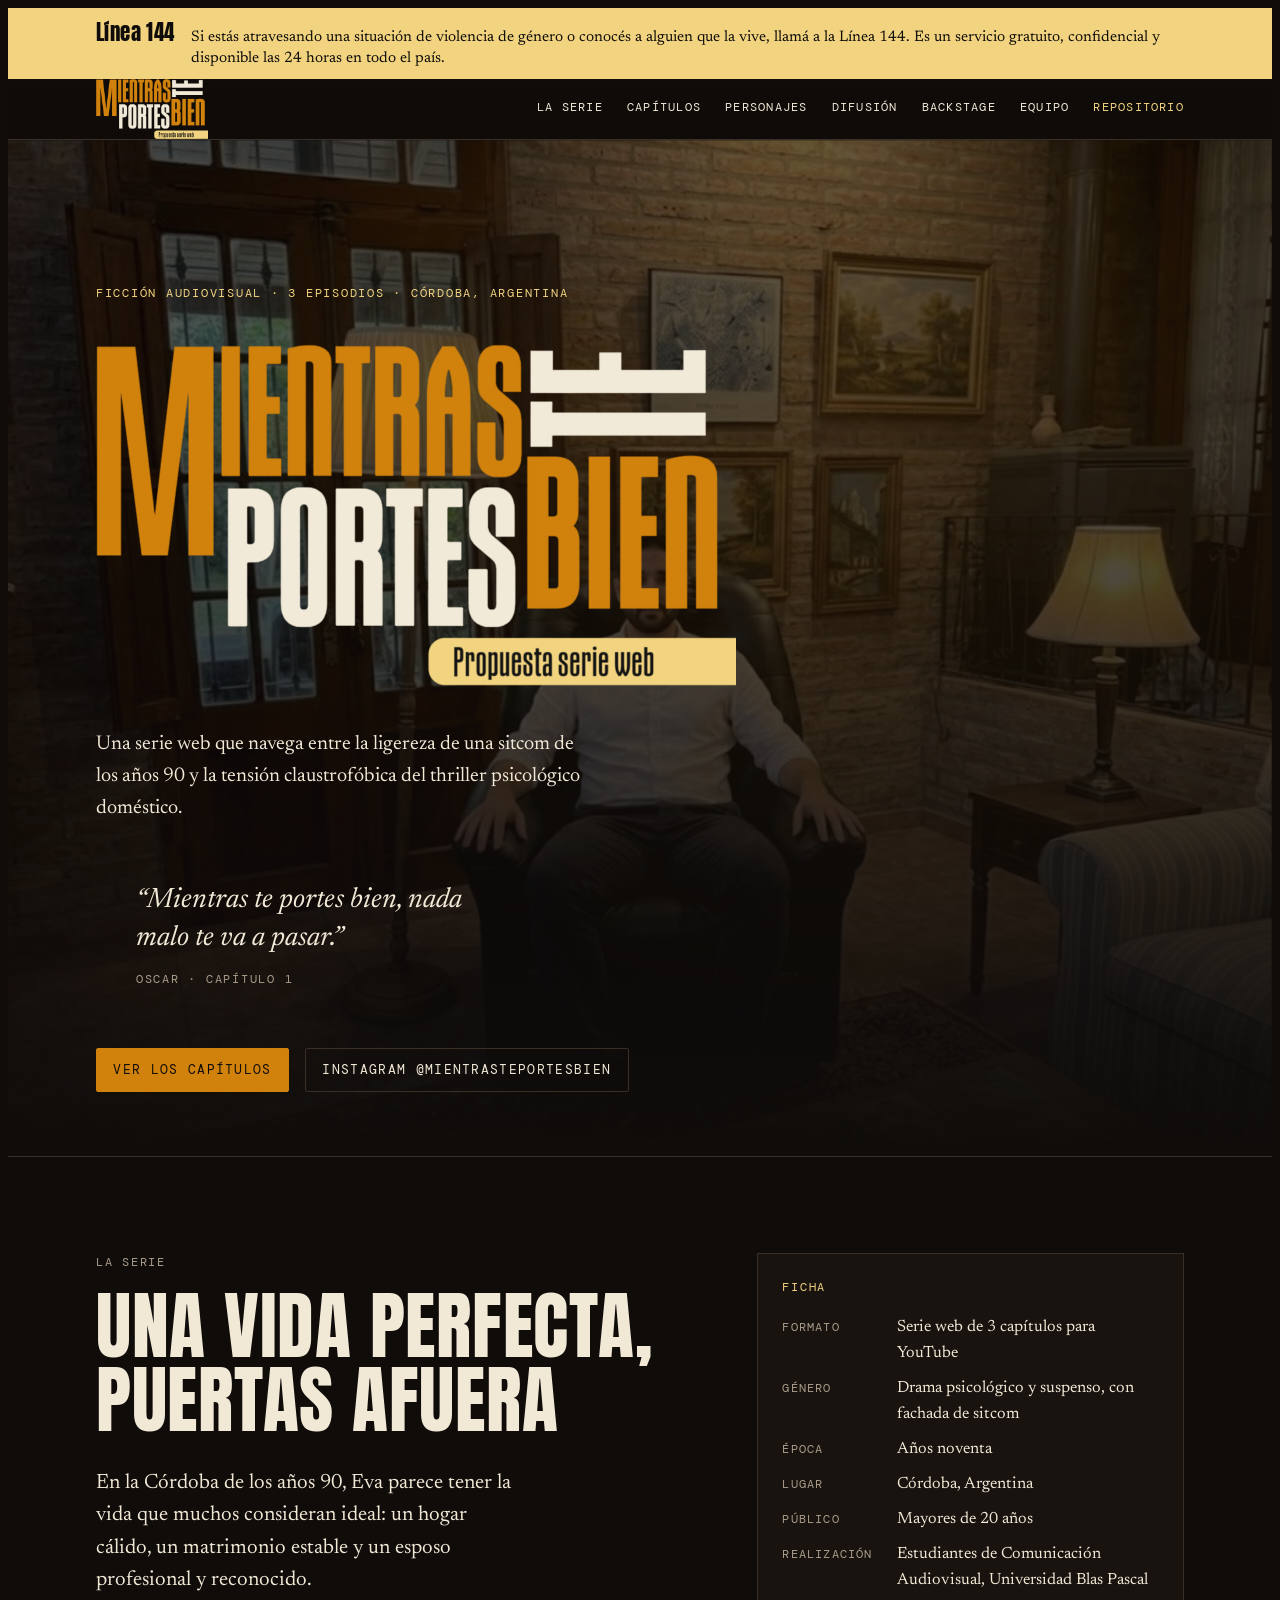
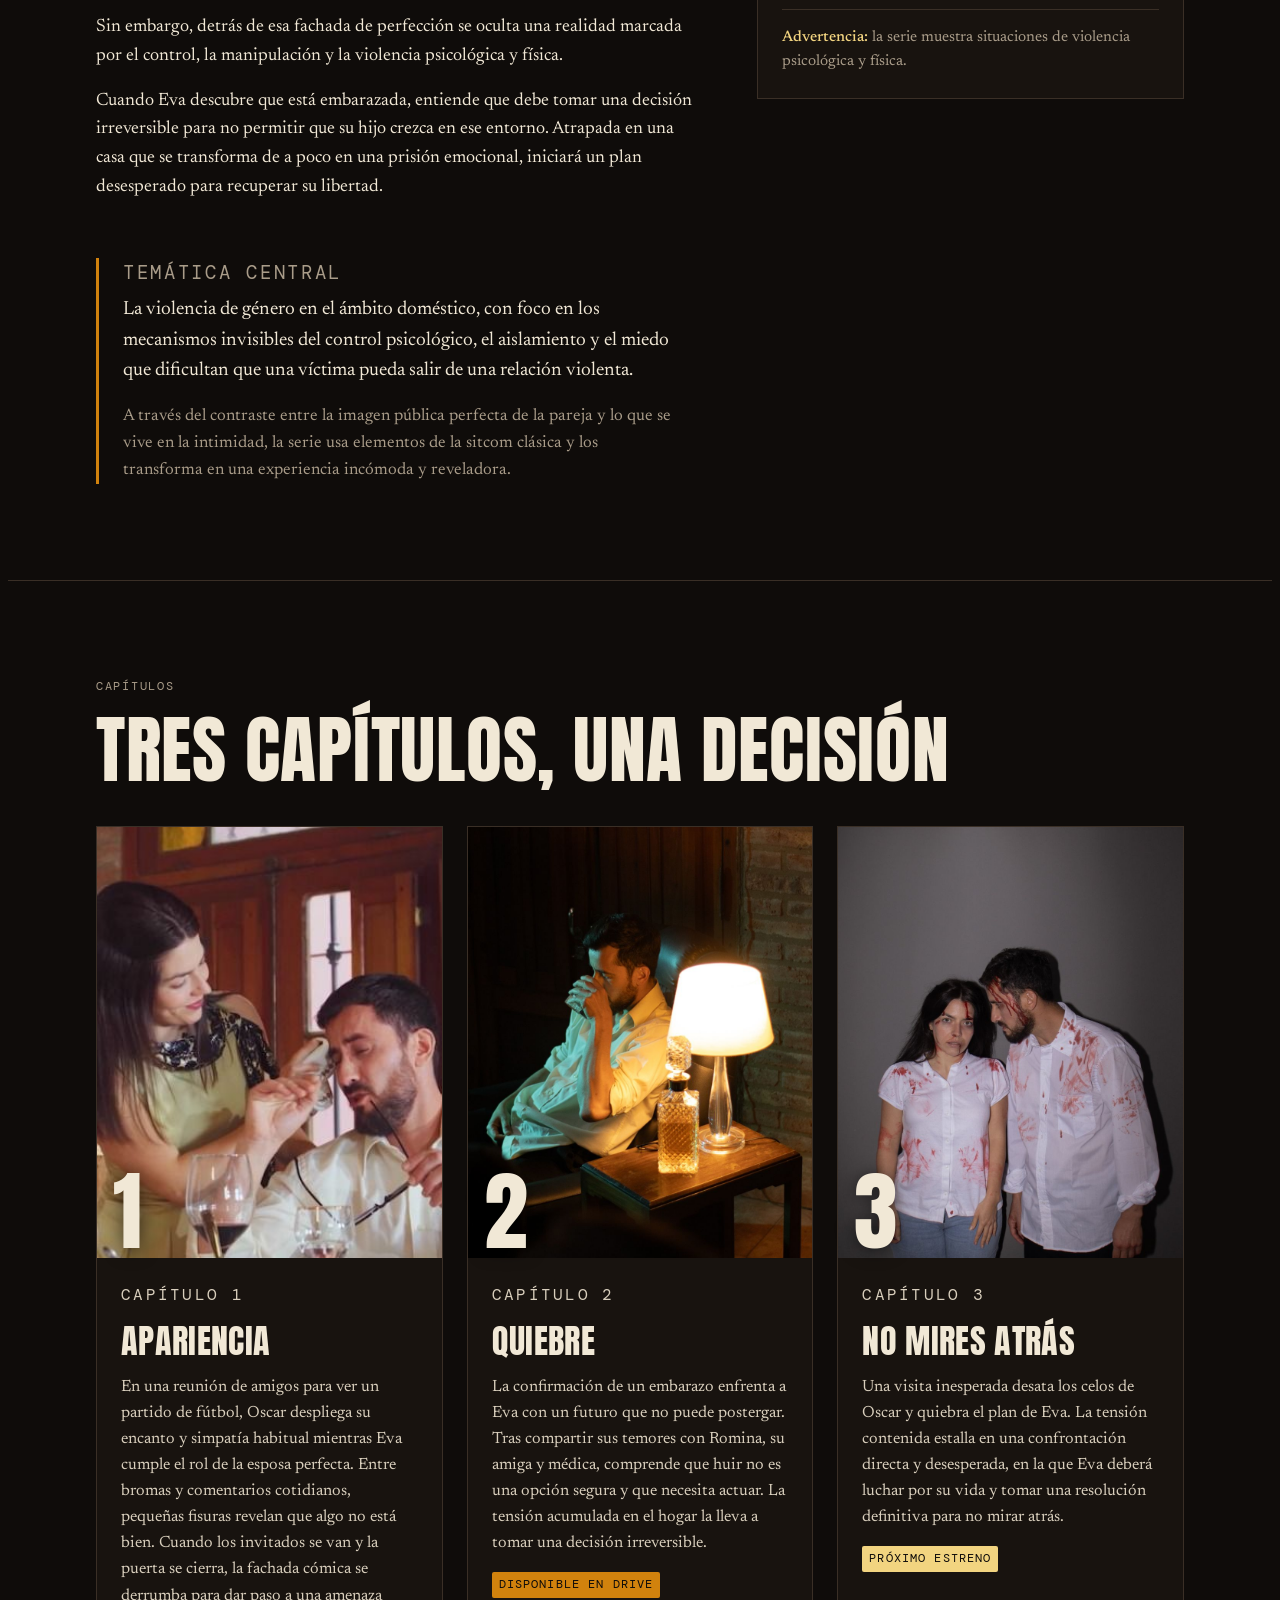
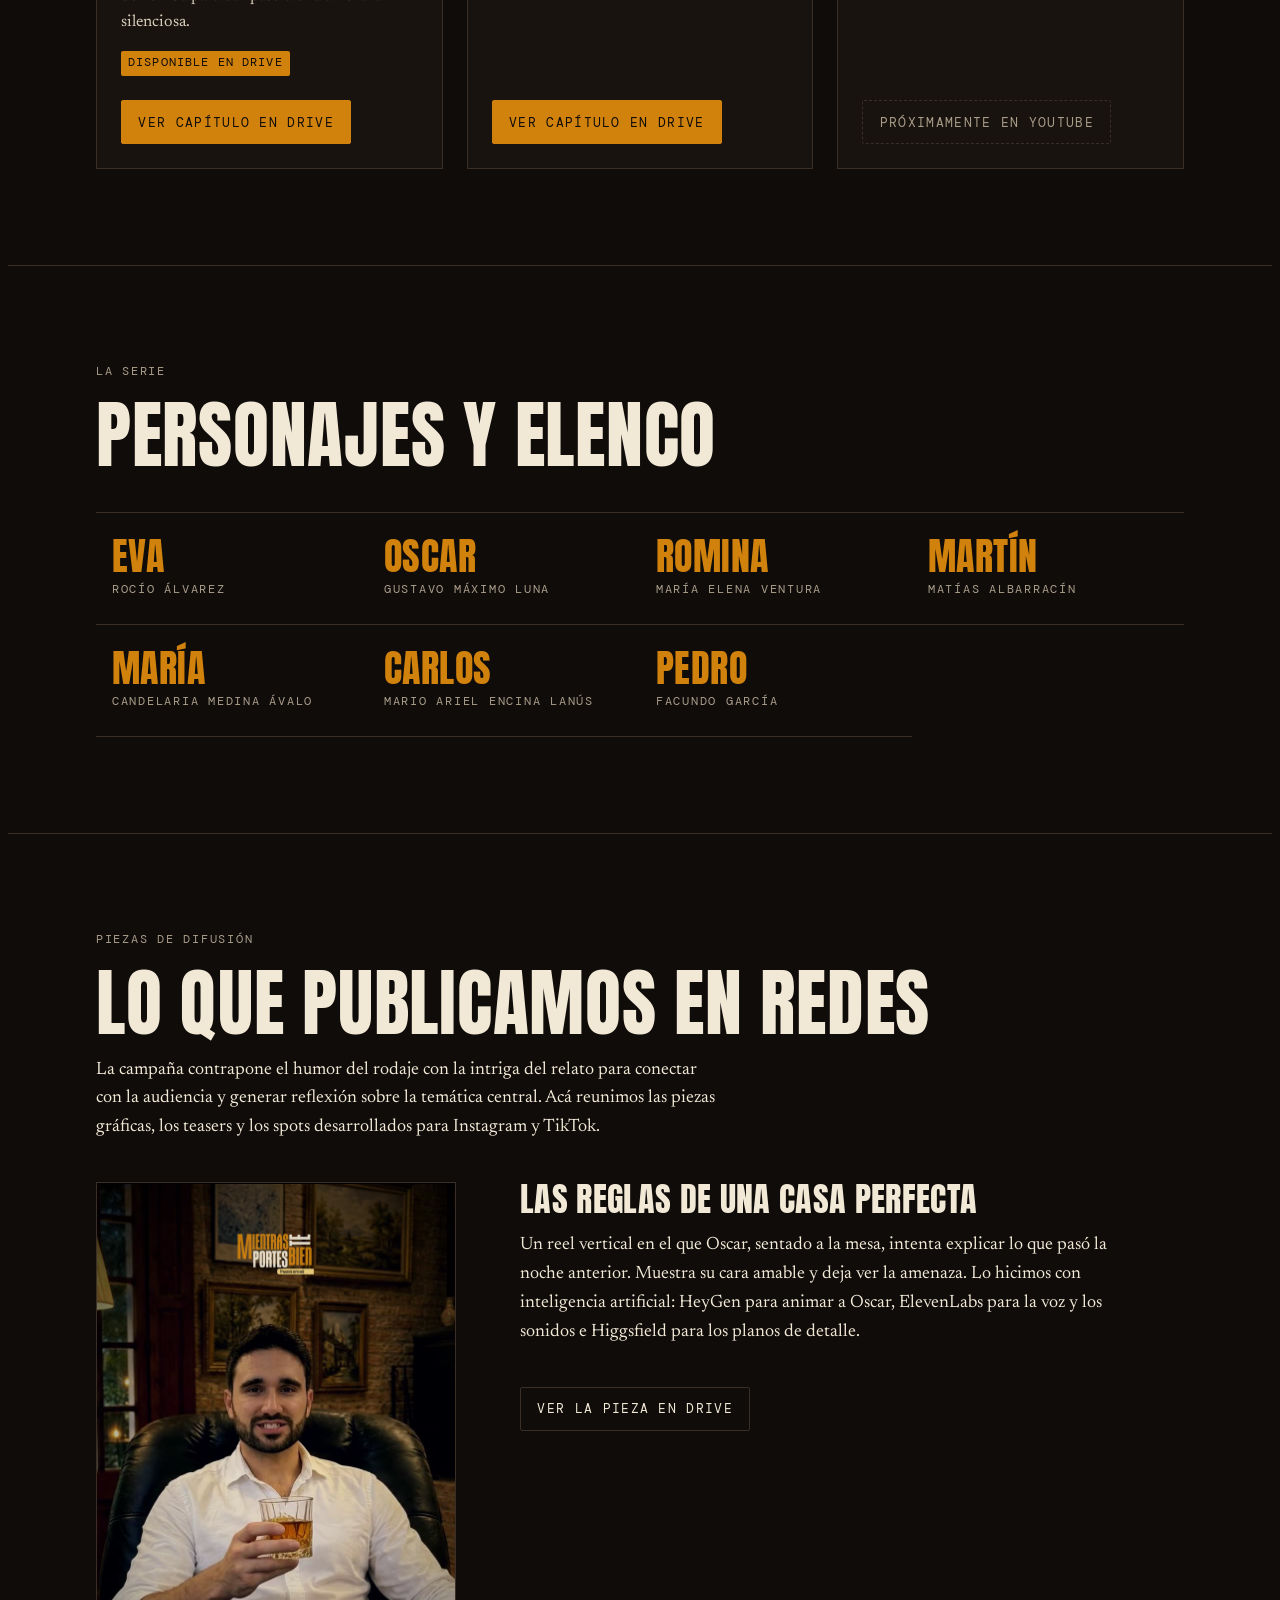
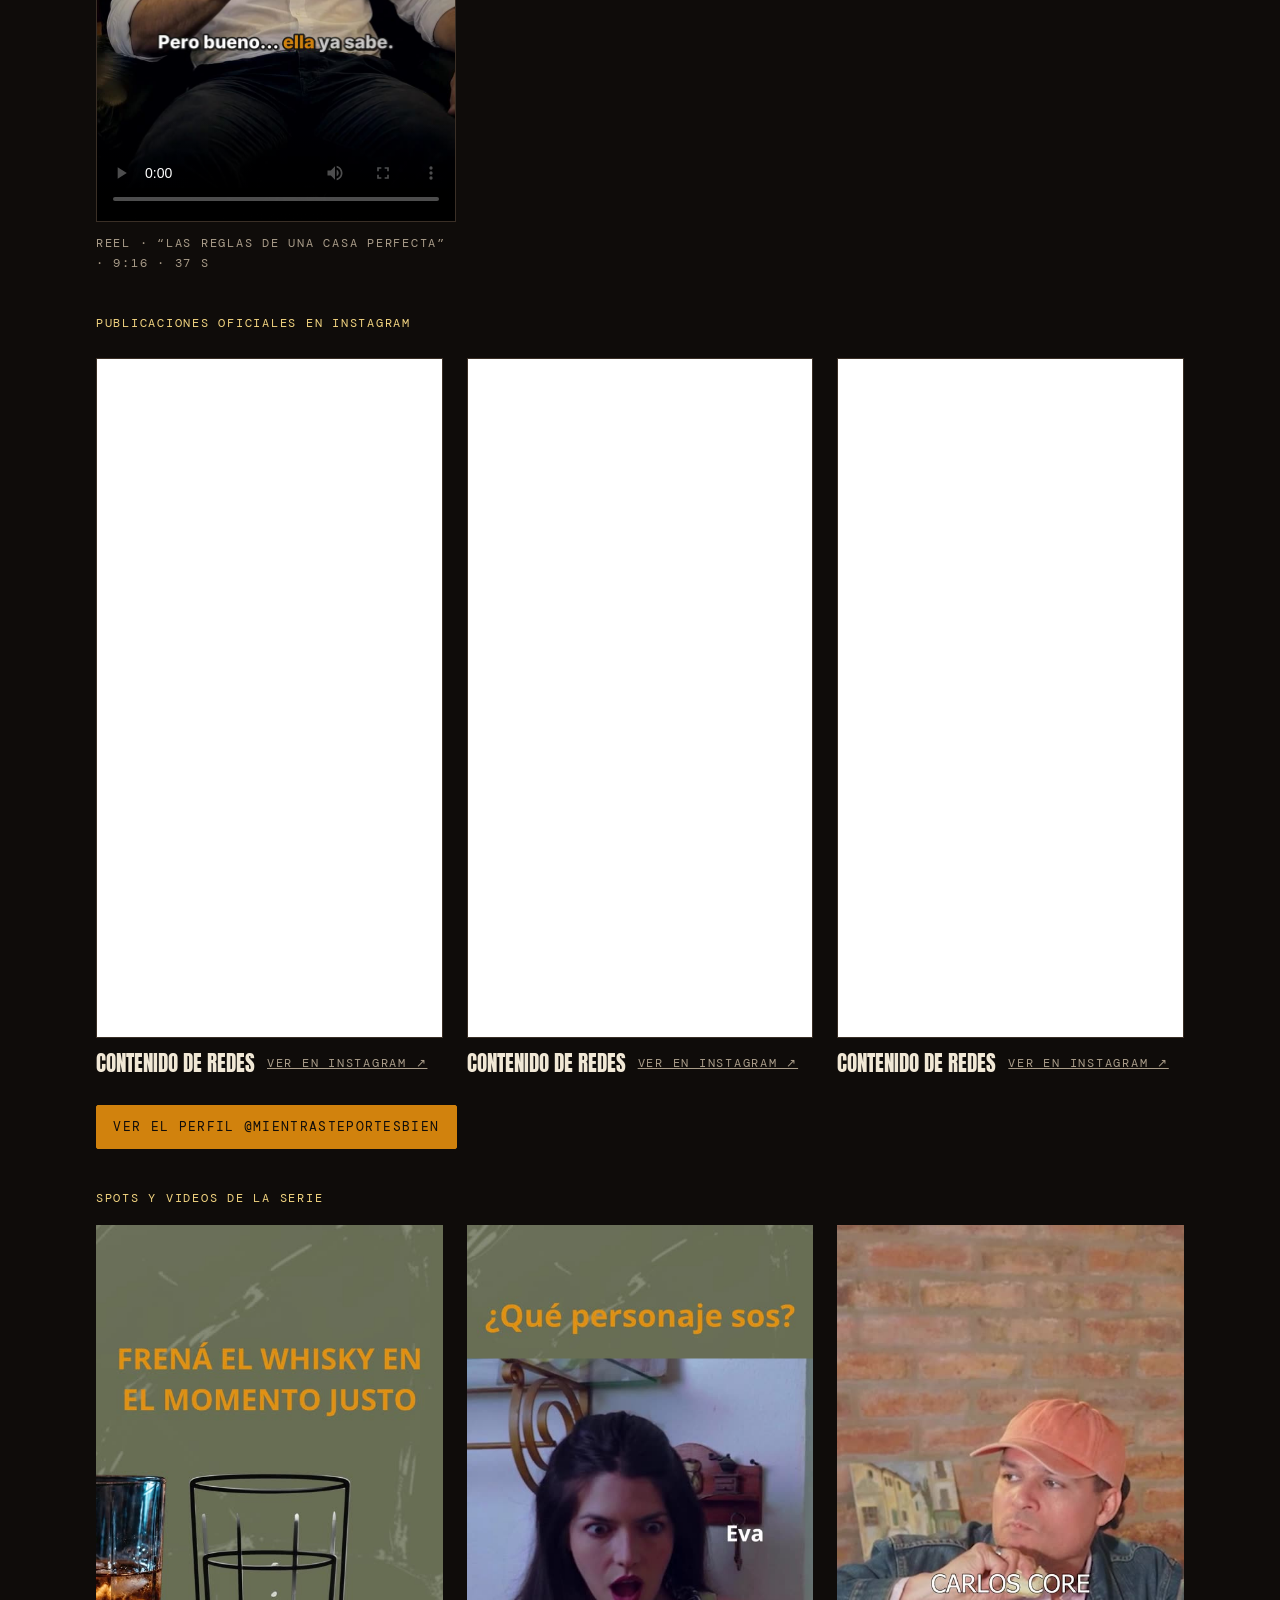
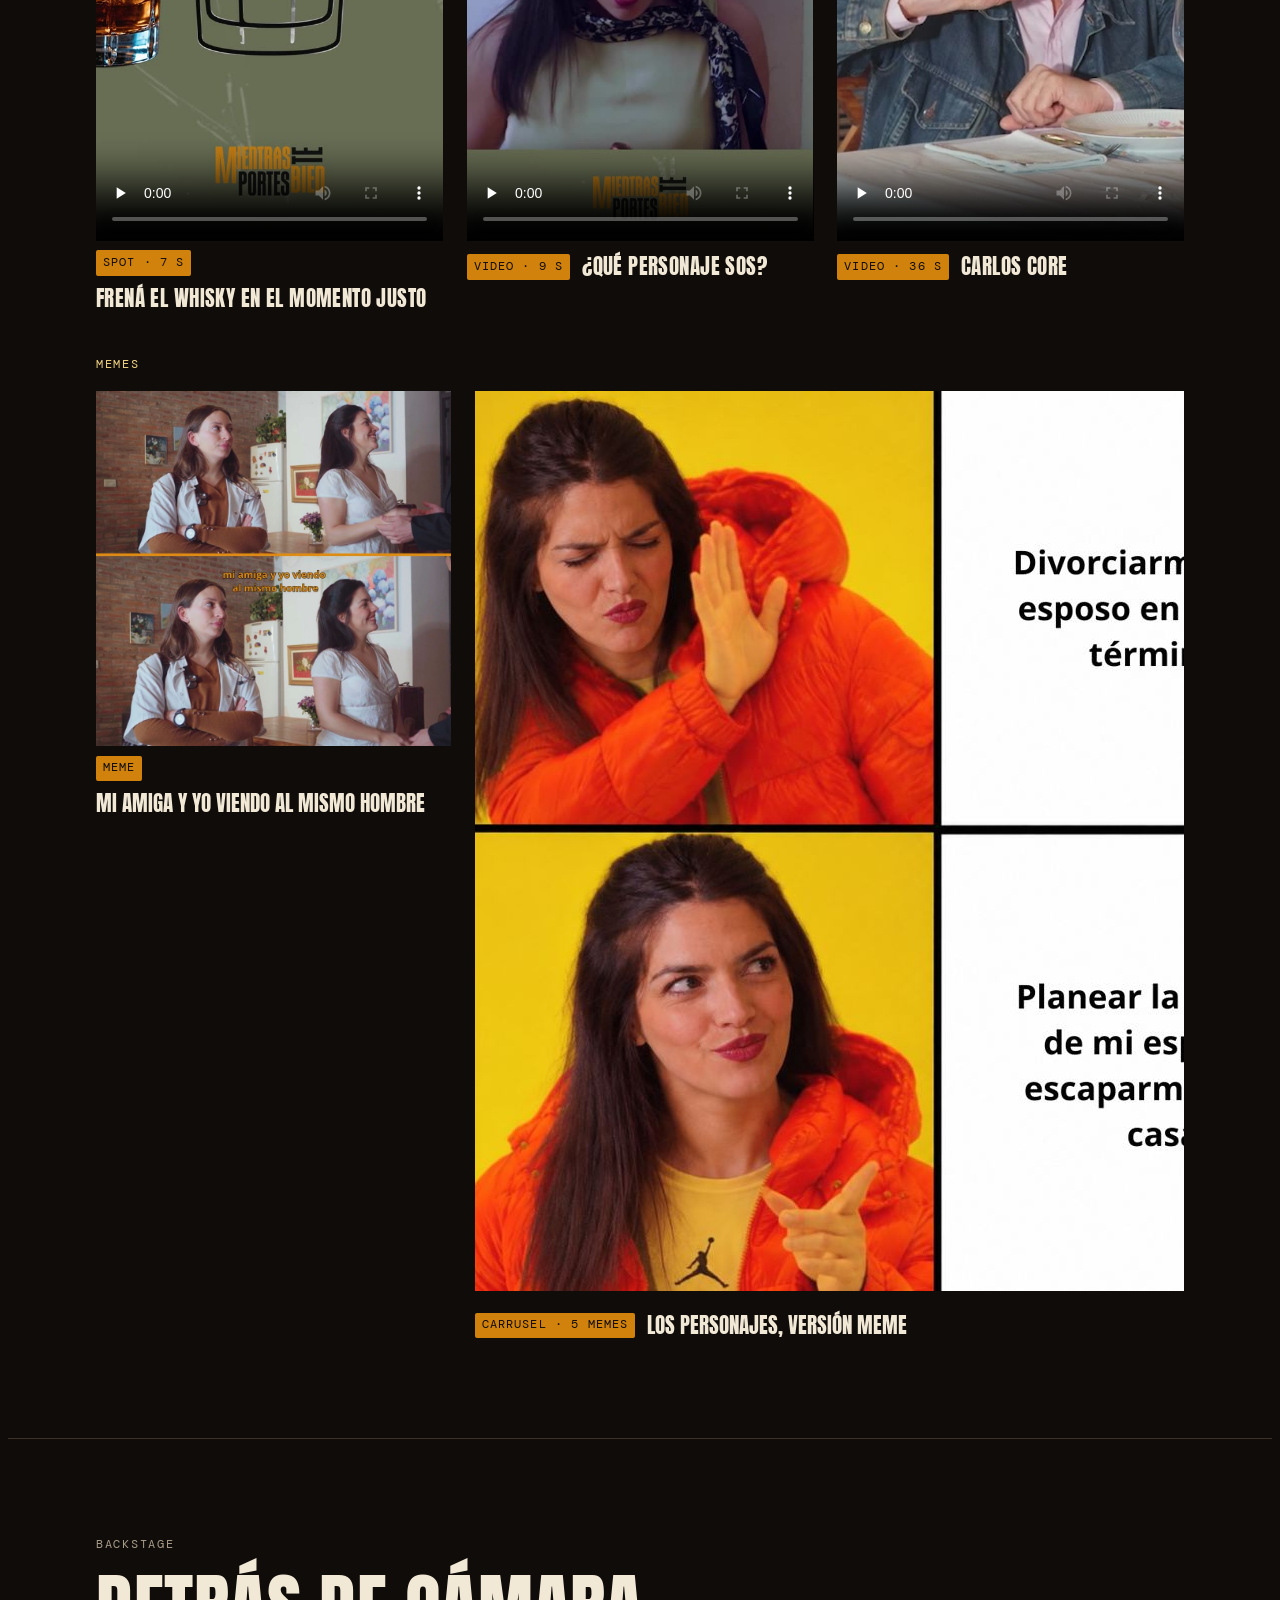
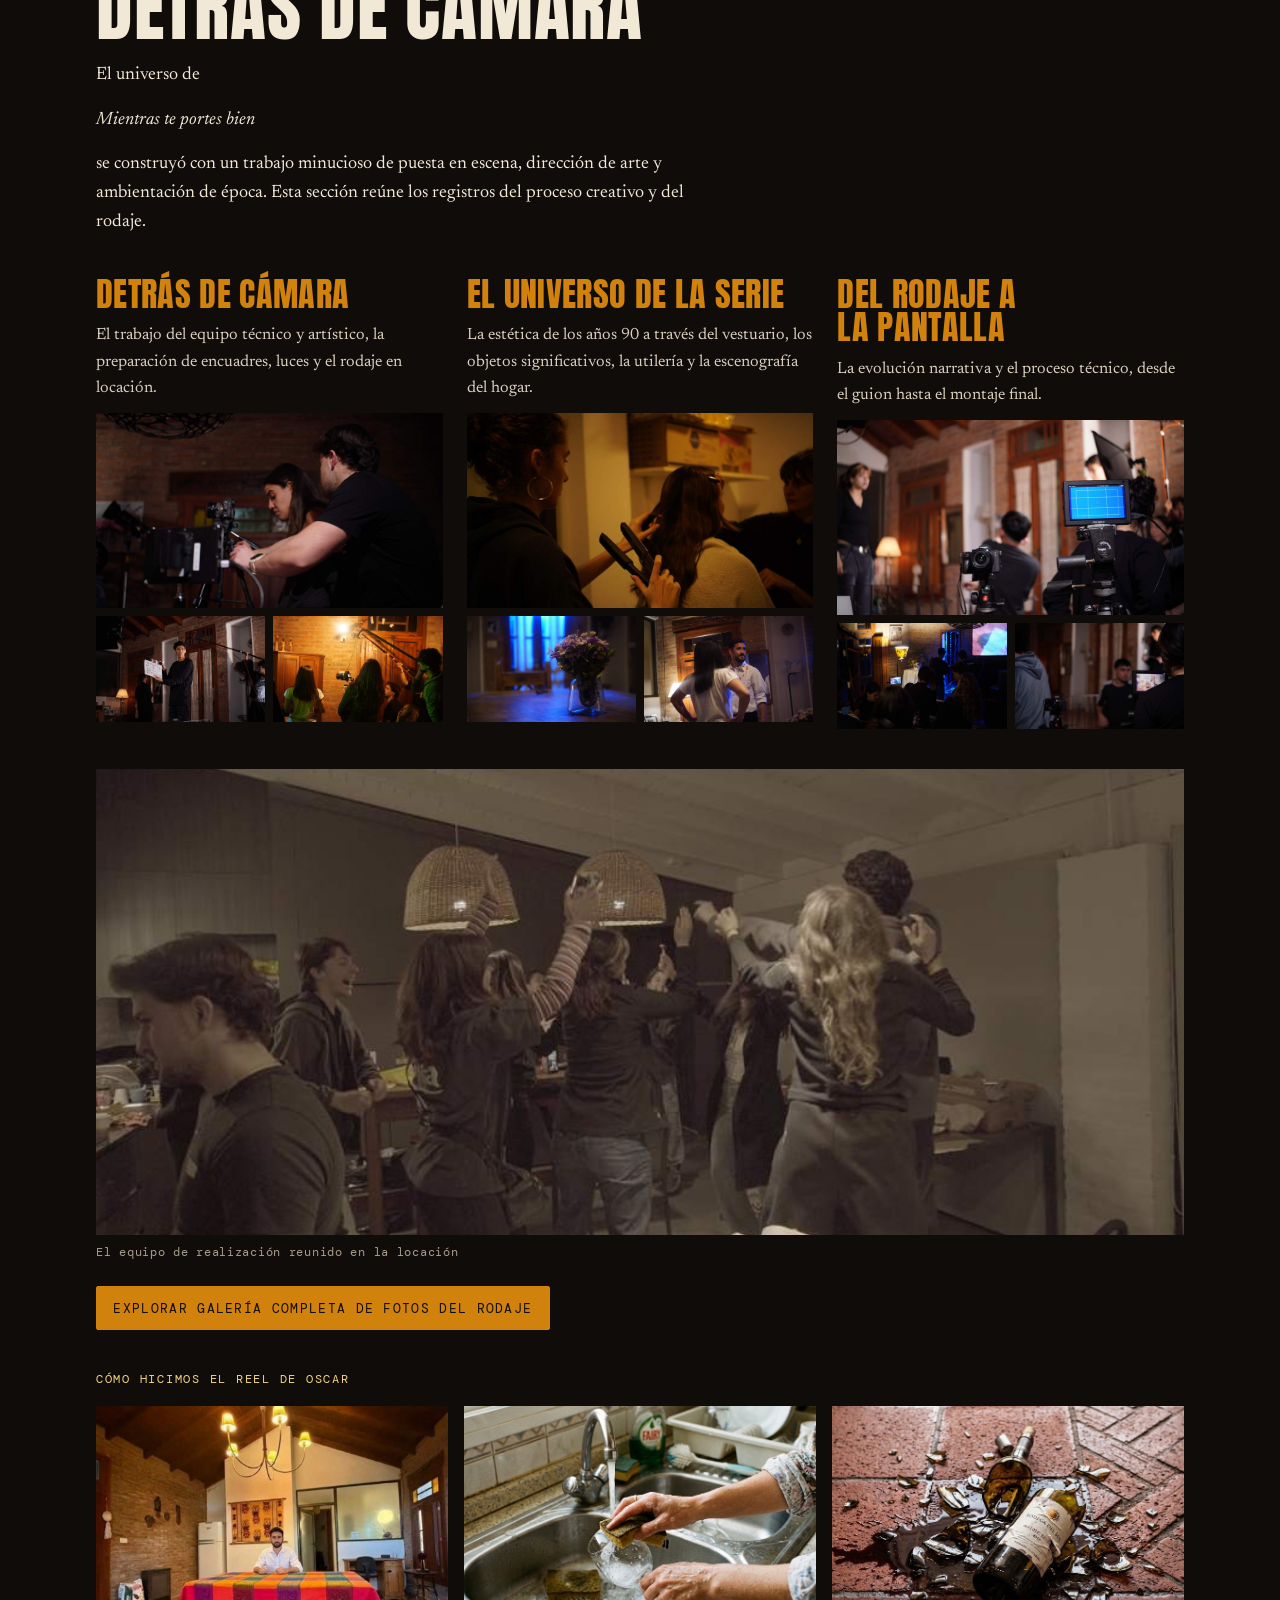
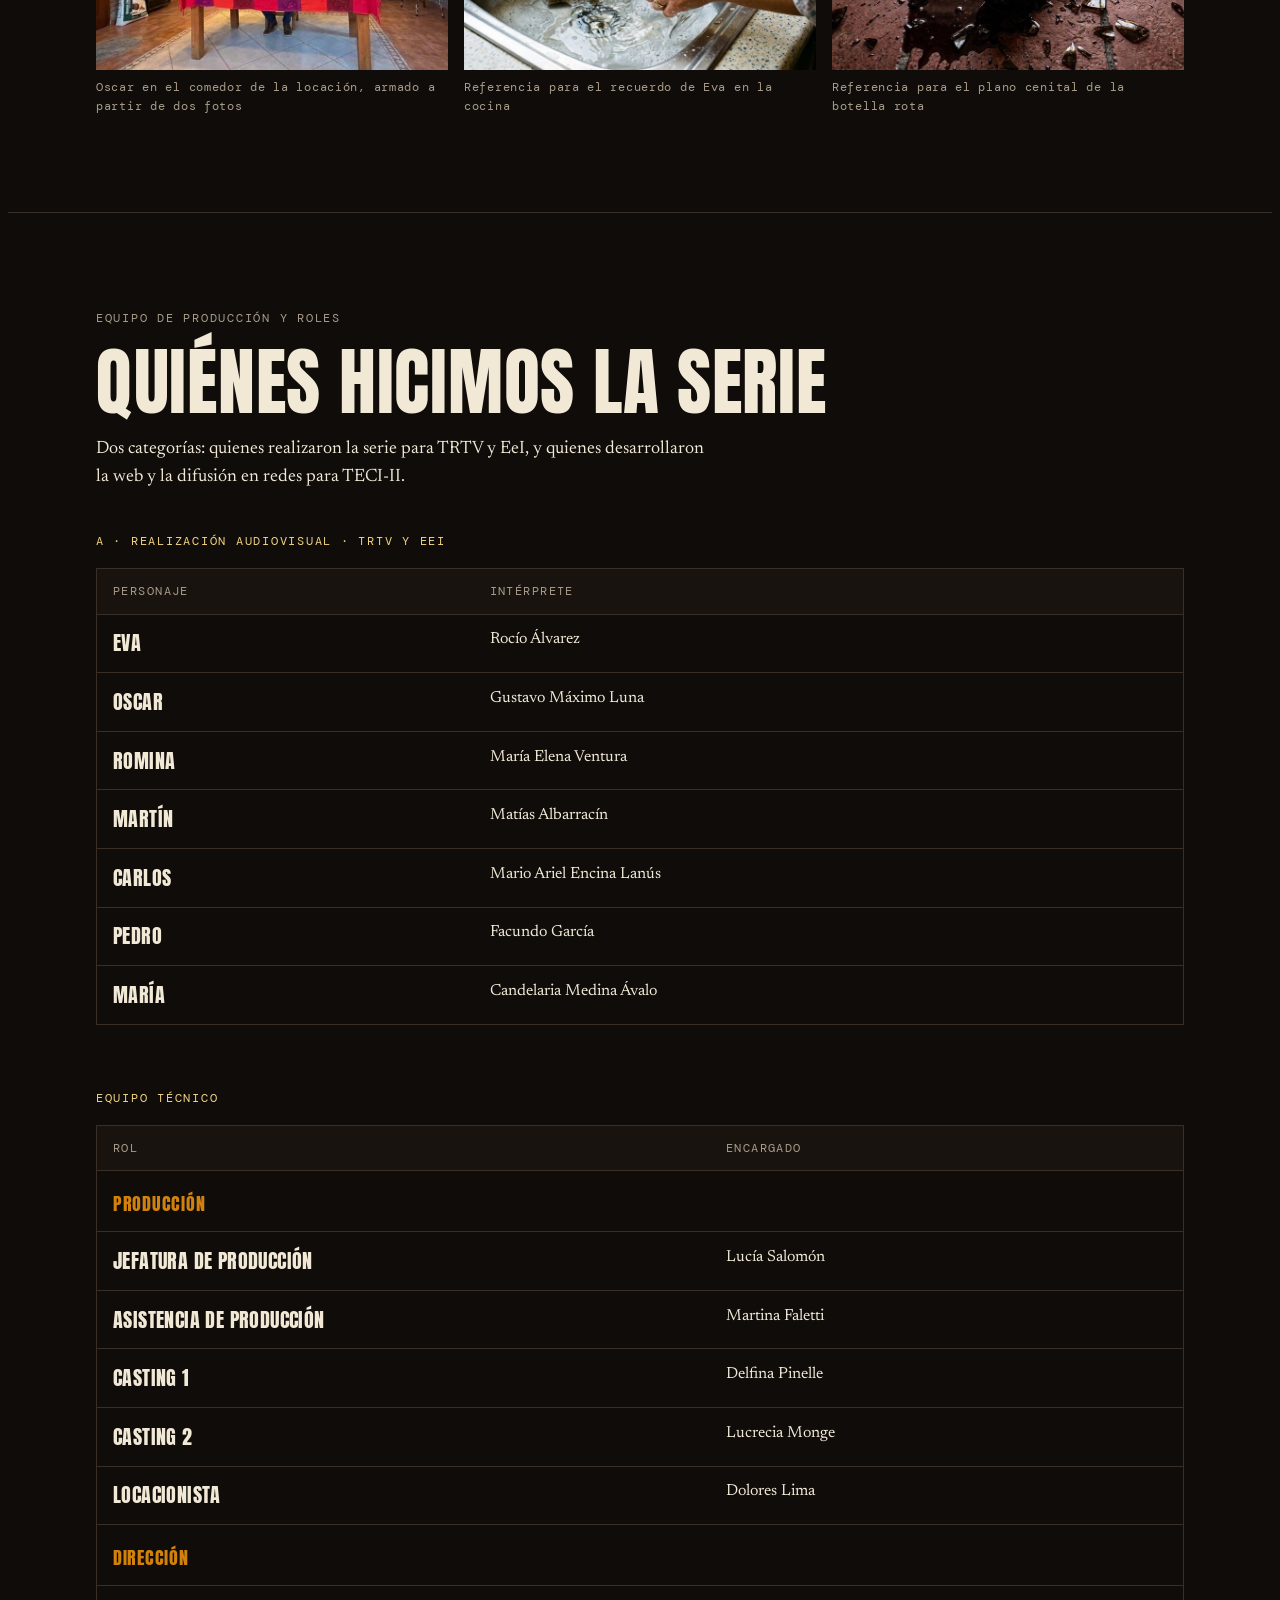
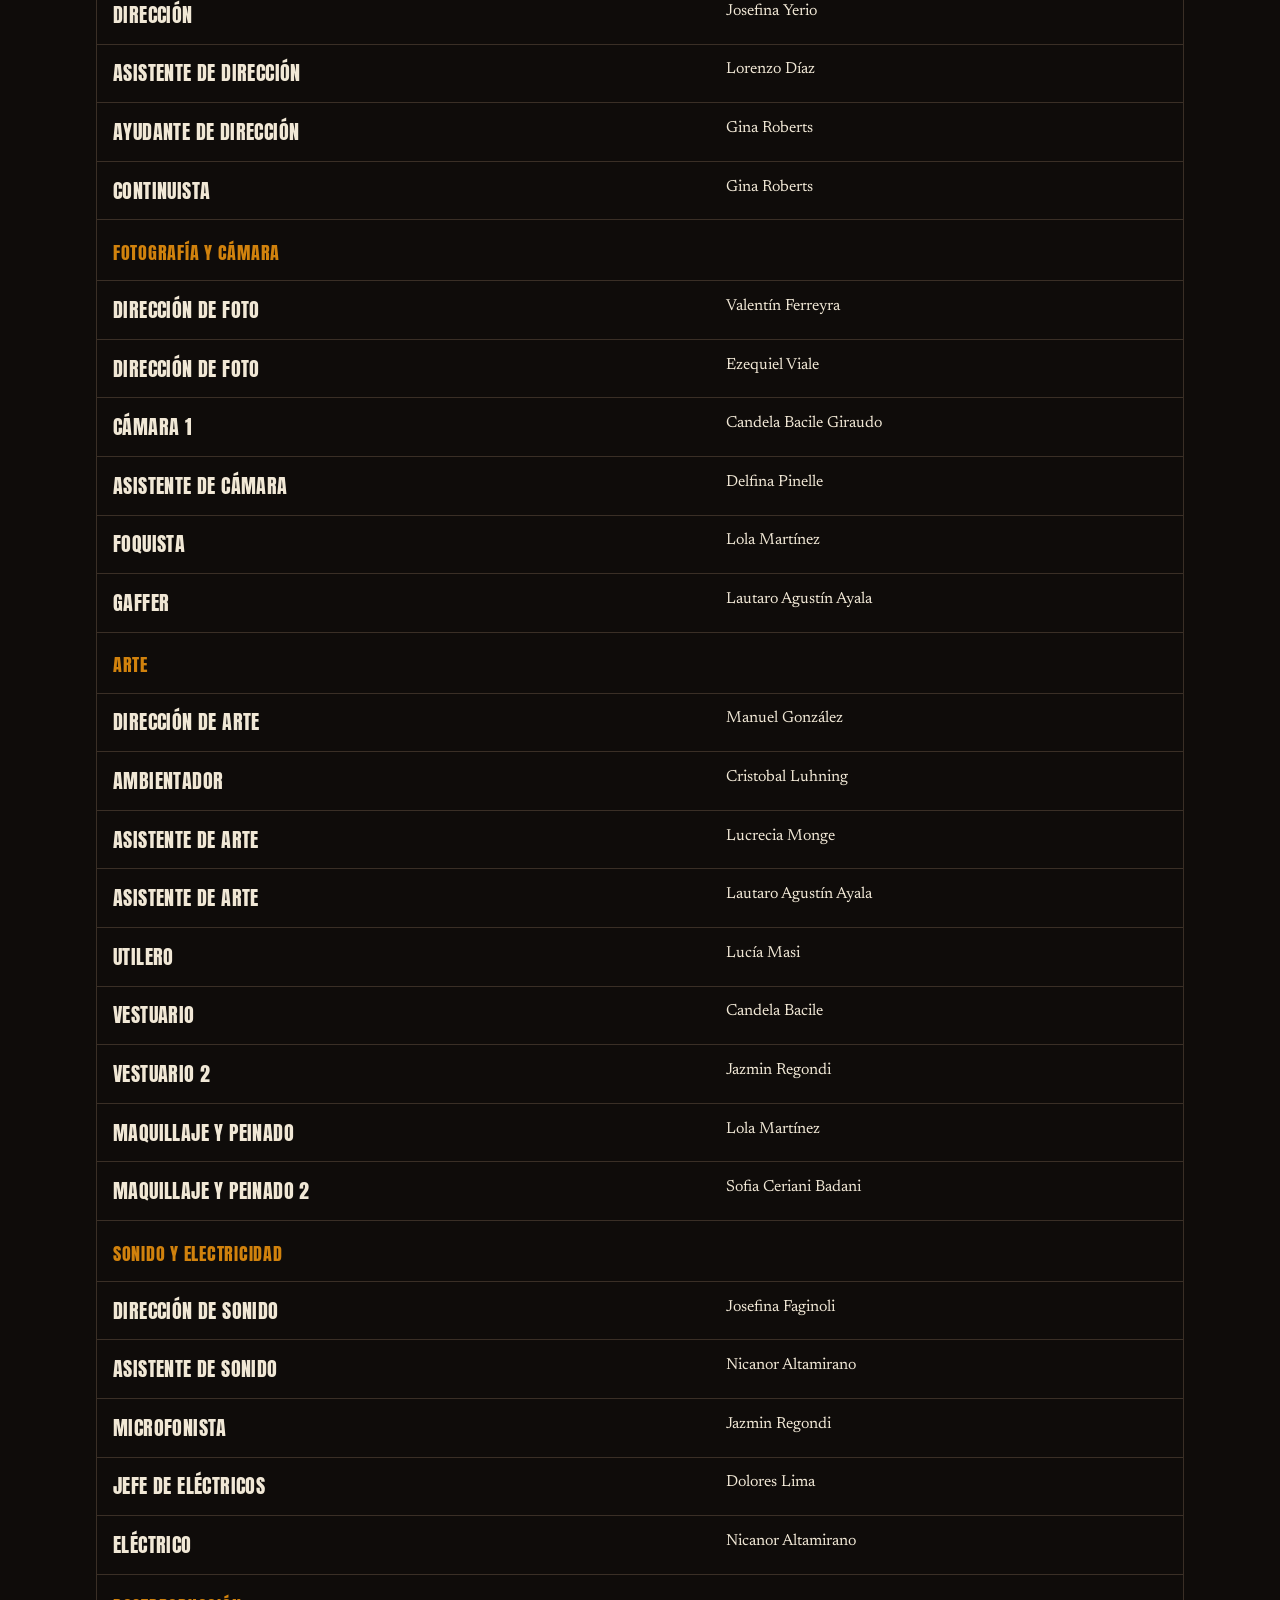
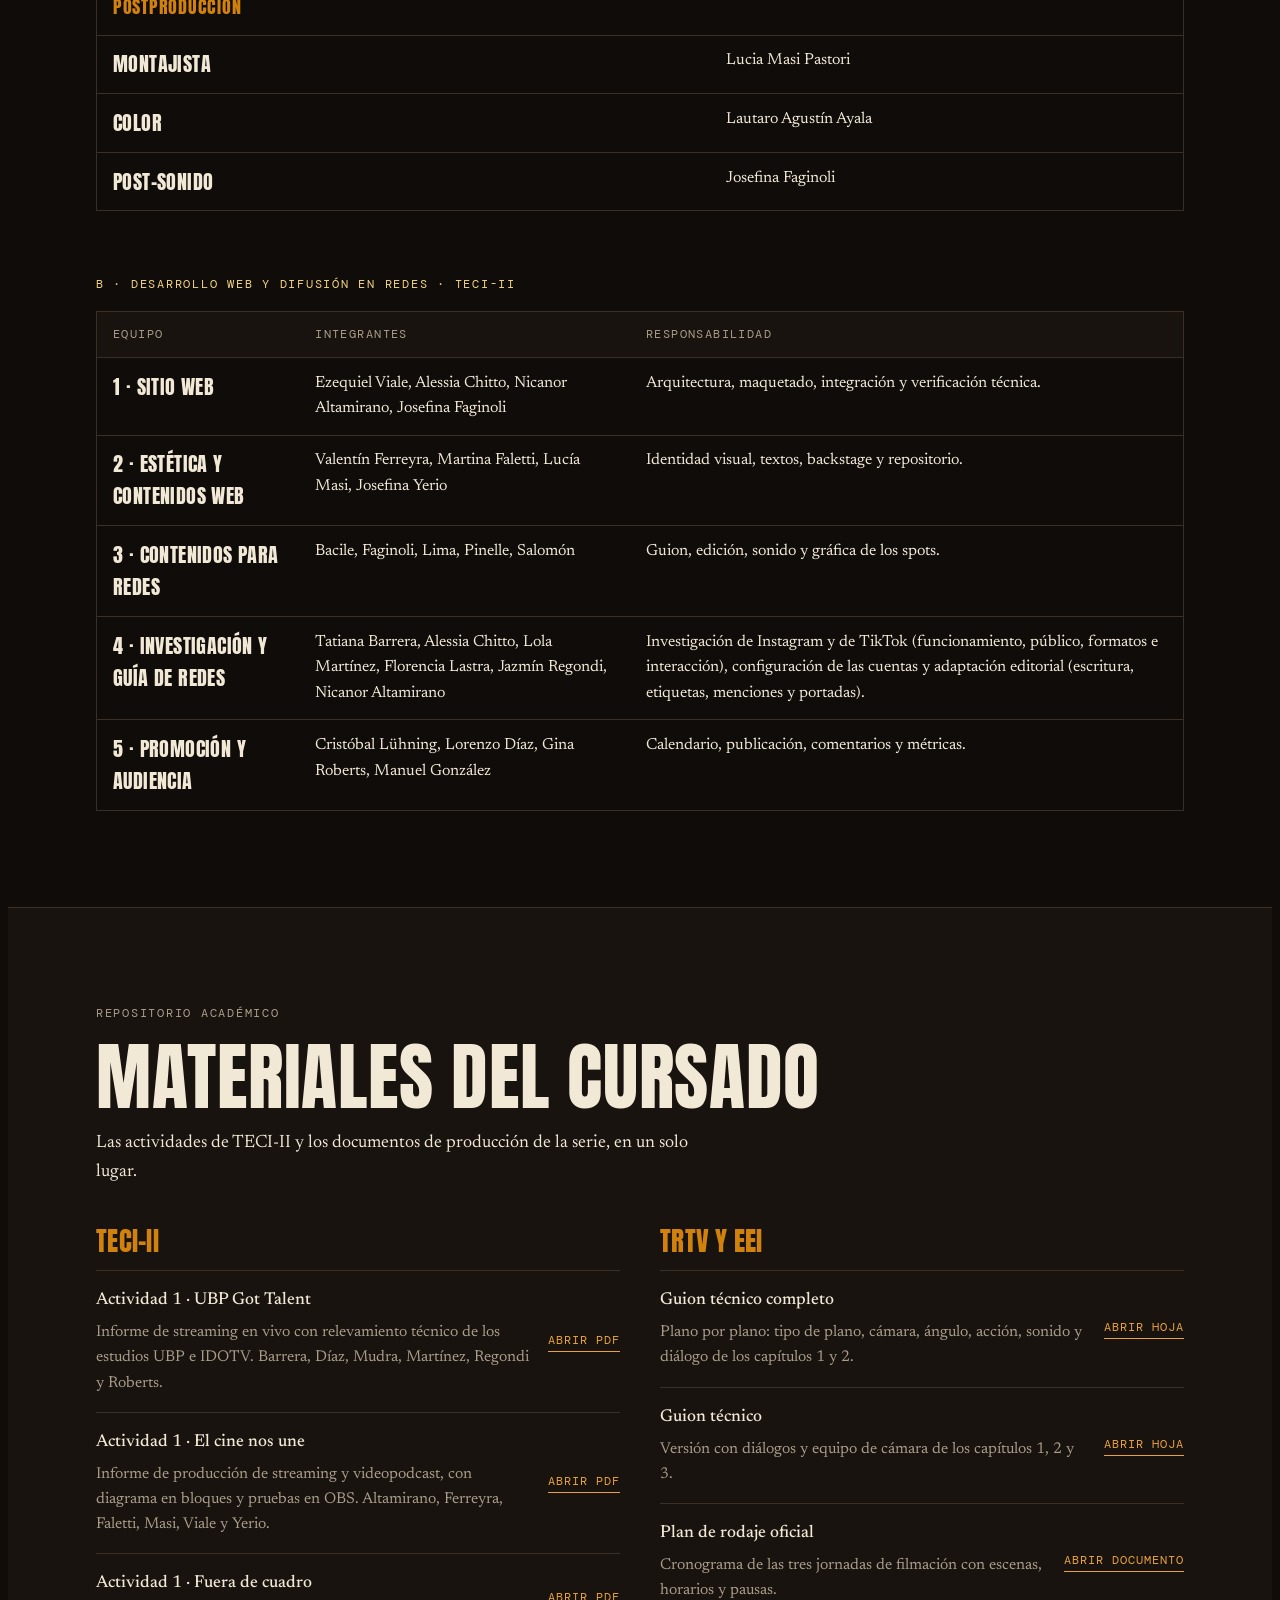
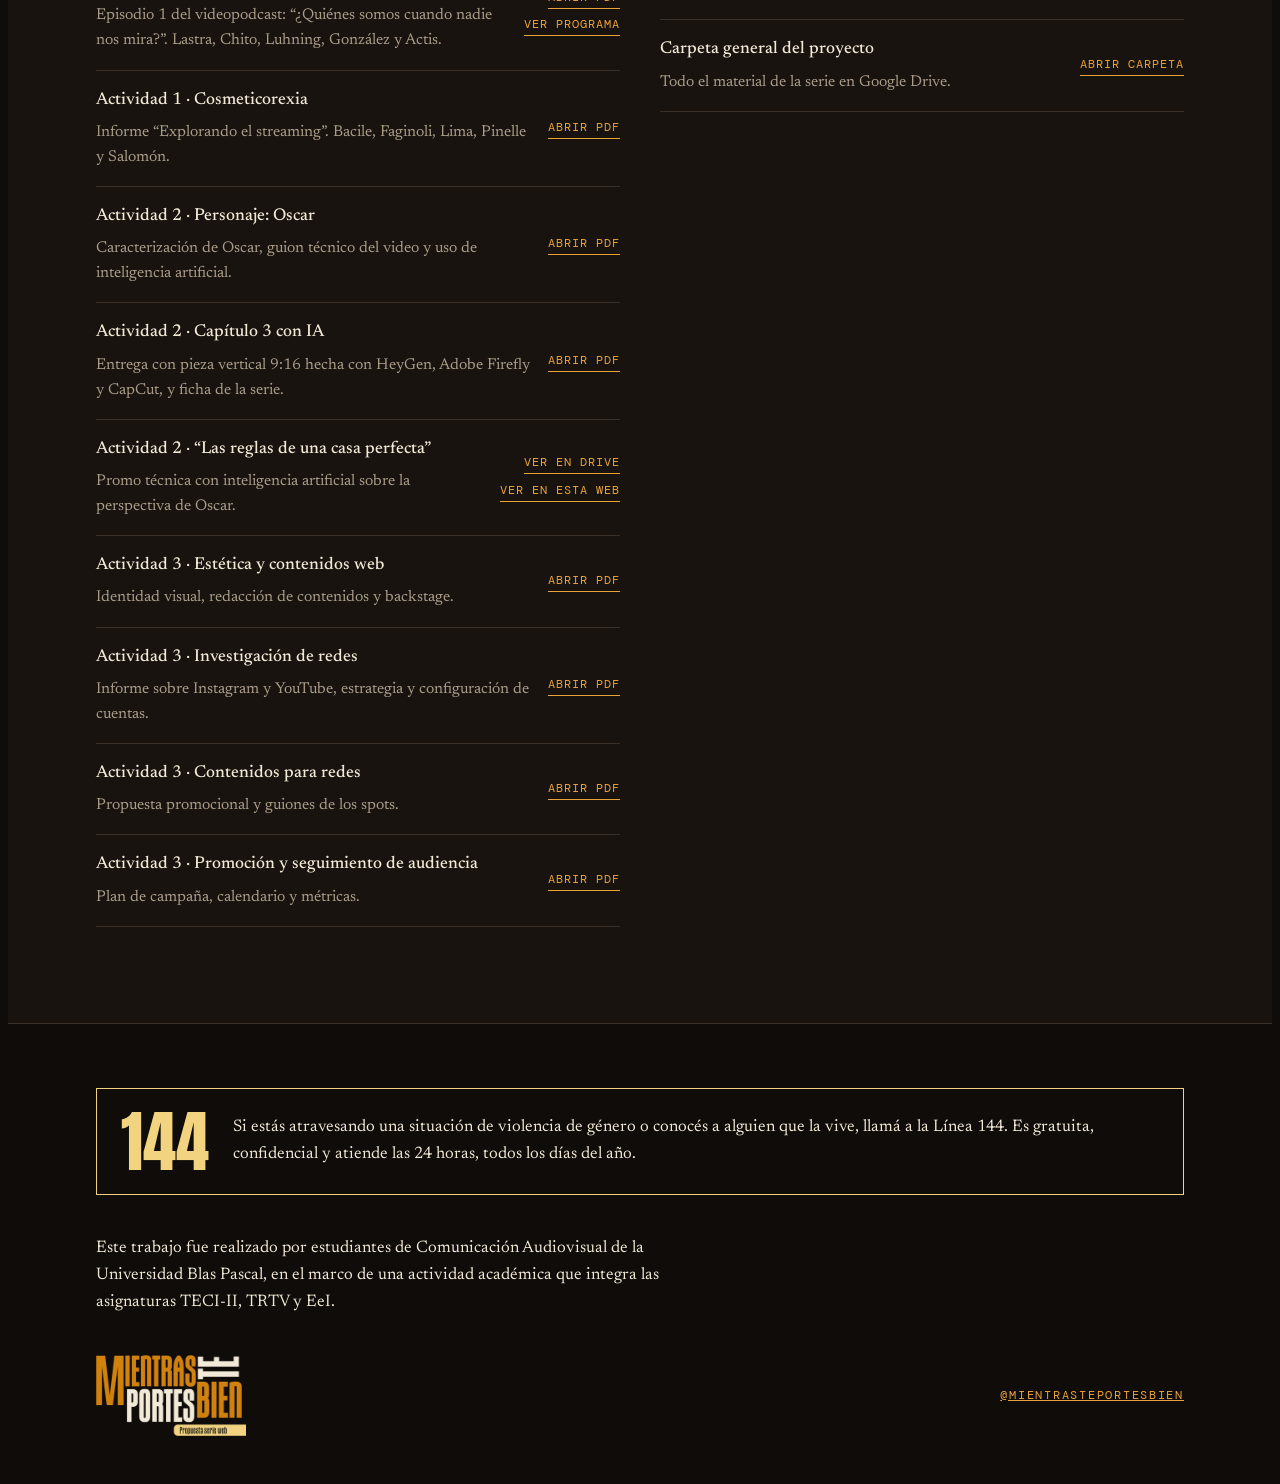
==== commit a001251c: "Add files via upload" ====
--- a/index.html
+++ b/index.html
@@ -357,7 +357,7 @@
     </div></div>
   </section>
 
-  <!-- Para publicar un capítulo: cambiá el chip "Próximo estreno" por <span class="chip chip--ok">Disponible en YouTube</span> y el botón gris por <a class="btn" href="LINK-DE-YOUTUBE">Ver en YouTube</a> -->
+  <!-- Cuando un capítulo esté en YouTube: cambiá el chip por "Disponible en YouTube" y el botón por <a class="btn" href="LINK-DE-YOUTUBE">Ver en YouTube</a> -->
   <section class="band" id="capitulos">
     <div class="wrap">
       <div class="sec-head"><p class="label">Capítulos</p><h2>Tres capítulos, una decisión</h2></div>
@@ -367,18 +367,18 @@
           <div class="cap__body">
             <p class="label">Capítulo 1</p><h3 id="cap1-t">Apariencia</h3>
             <p>En una reunión de amigos para ver un partido de fútbol, Oscar despliega su encanto y simpatía habitual mientras Eva cumple el rol de la esposa perfecta. Entre bromas y comentarios cotidianos, pequeñas fisuras revelan que algo no está bien. Cuando los invitados se van y la puerta se cierra, la fachada cómica se derrumba para dar paso a una amenaza silenciosa.</p>
-            <div class="cap__meta"><span class="chip chip--ok">Disponible en YouTube</span></div>
+            <div class="cap__meta"><span class="chip chip--ok">Disponible en Drive</span></div>
           </div>
-          <div class="cap__actions"><!-- reemplazá href por el link del capítulo --><a class="btn" href="https://www.youtube.com/@mientrasteportesbien" target="_blank" rel="noopener">Ver en YouTube</a></div>
+          <div class="cap__actions"><a class="btn" href="https://drive.google.com/file/d/1nfVxfVa6z5N_8eYOk2jN1OV7Ej6GNn5S/view?usp=sharing" target="_blank" rel="noopener">Ver capítulo en Drive</a></div>
         </article>
         <article class="cap" aria-labelledby="cap2-t">
           <div class="cap__img" style="background-image:url('assets/cap2.jpg');background-position:center 40%" role="img" aria-label="Oscar bebiendo whisky en el sillón, junto a una lámpara y una licorera"><span class="cap__num" aria-hidden="true">2</span></div>
           <div class="cap__body">
             <p class="label">Capítulo 2</p><h3 id="cap2-t">Quiebre</h3>
             <p>La confirmación de un embarazo enfrenta a Eva con un futuro que no puede postergar. Tras compartir sus temores con Romina, su amiga y médica, comprende que huir no es una opción segura y que necesita actuar. La tensión acumulada en el hogar la lleva a tomar una decisión irreversible.</p>
-            <div class="cap__meta"><span class="chip chip--soon">Próximo estreno</span></div>
+            <div class="cap__meta"><span class="chip chip--ok">Disponible en Drive</span></div>
           </div>
-          <div class="cap__actions"><span class="btn btn--off" aria-disabled="true">Próximamente en YouTube</span></div>
+          <div class="cap__actions"><a class="btn" href="https://drive.google.com/file/d/12i64NSkOS3zSLG0EnSdm-nOm4jPVKJBE/view?usp=sharing" target="_blank" rel="noopener">Ver capítulo en Drive</a></div>
         </article>
         <article class="cap" aria-labelledby="cap3-t">
           <div class="cap__img" style="background-image:url('assets/cap3.jpg');background-position:center 50%" role="img" aria-label="Eva y Oscar con la ropa manchada de sangre"><span class="cap__num" aria-hidden="true">3</span></div>
